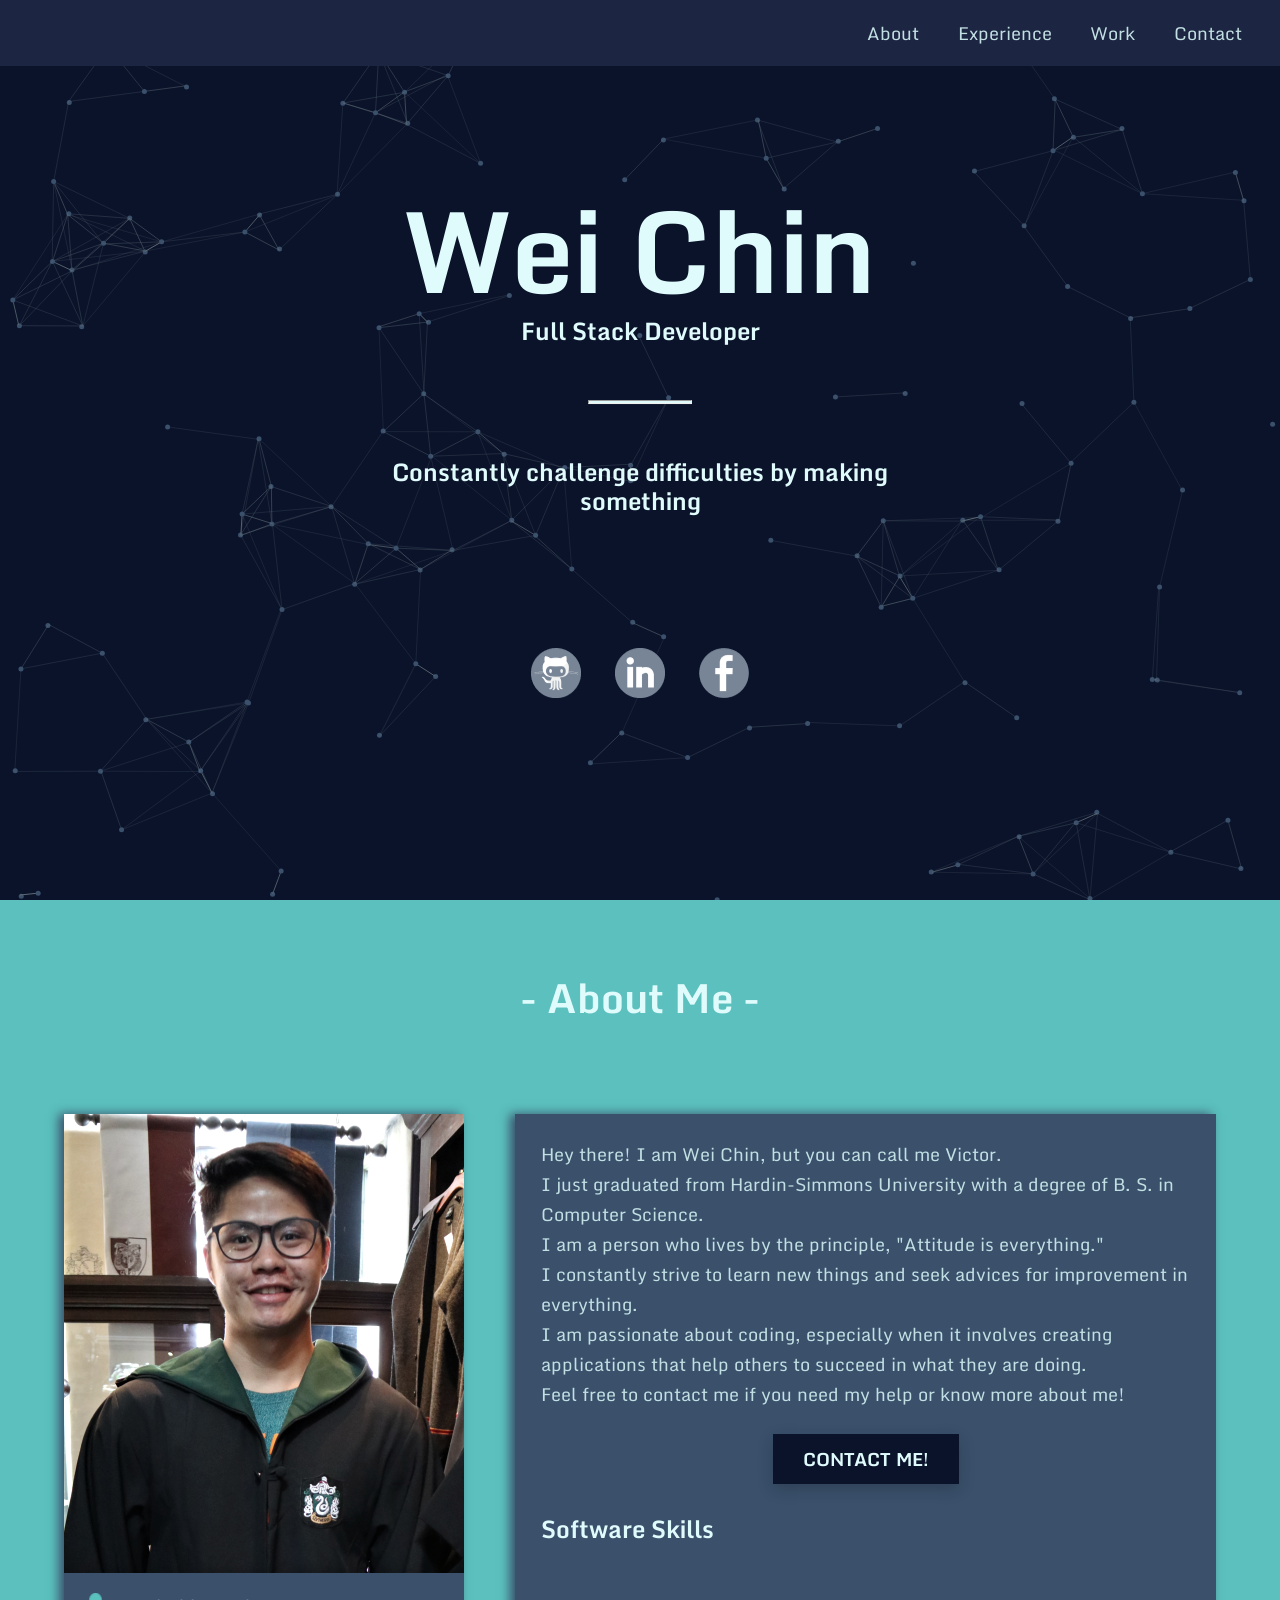
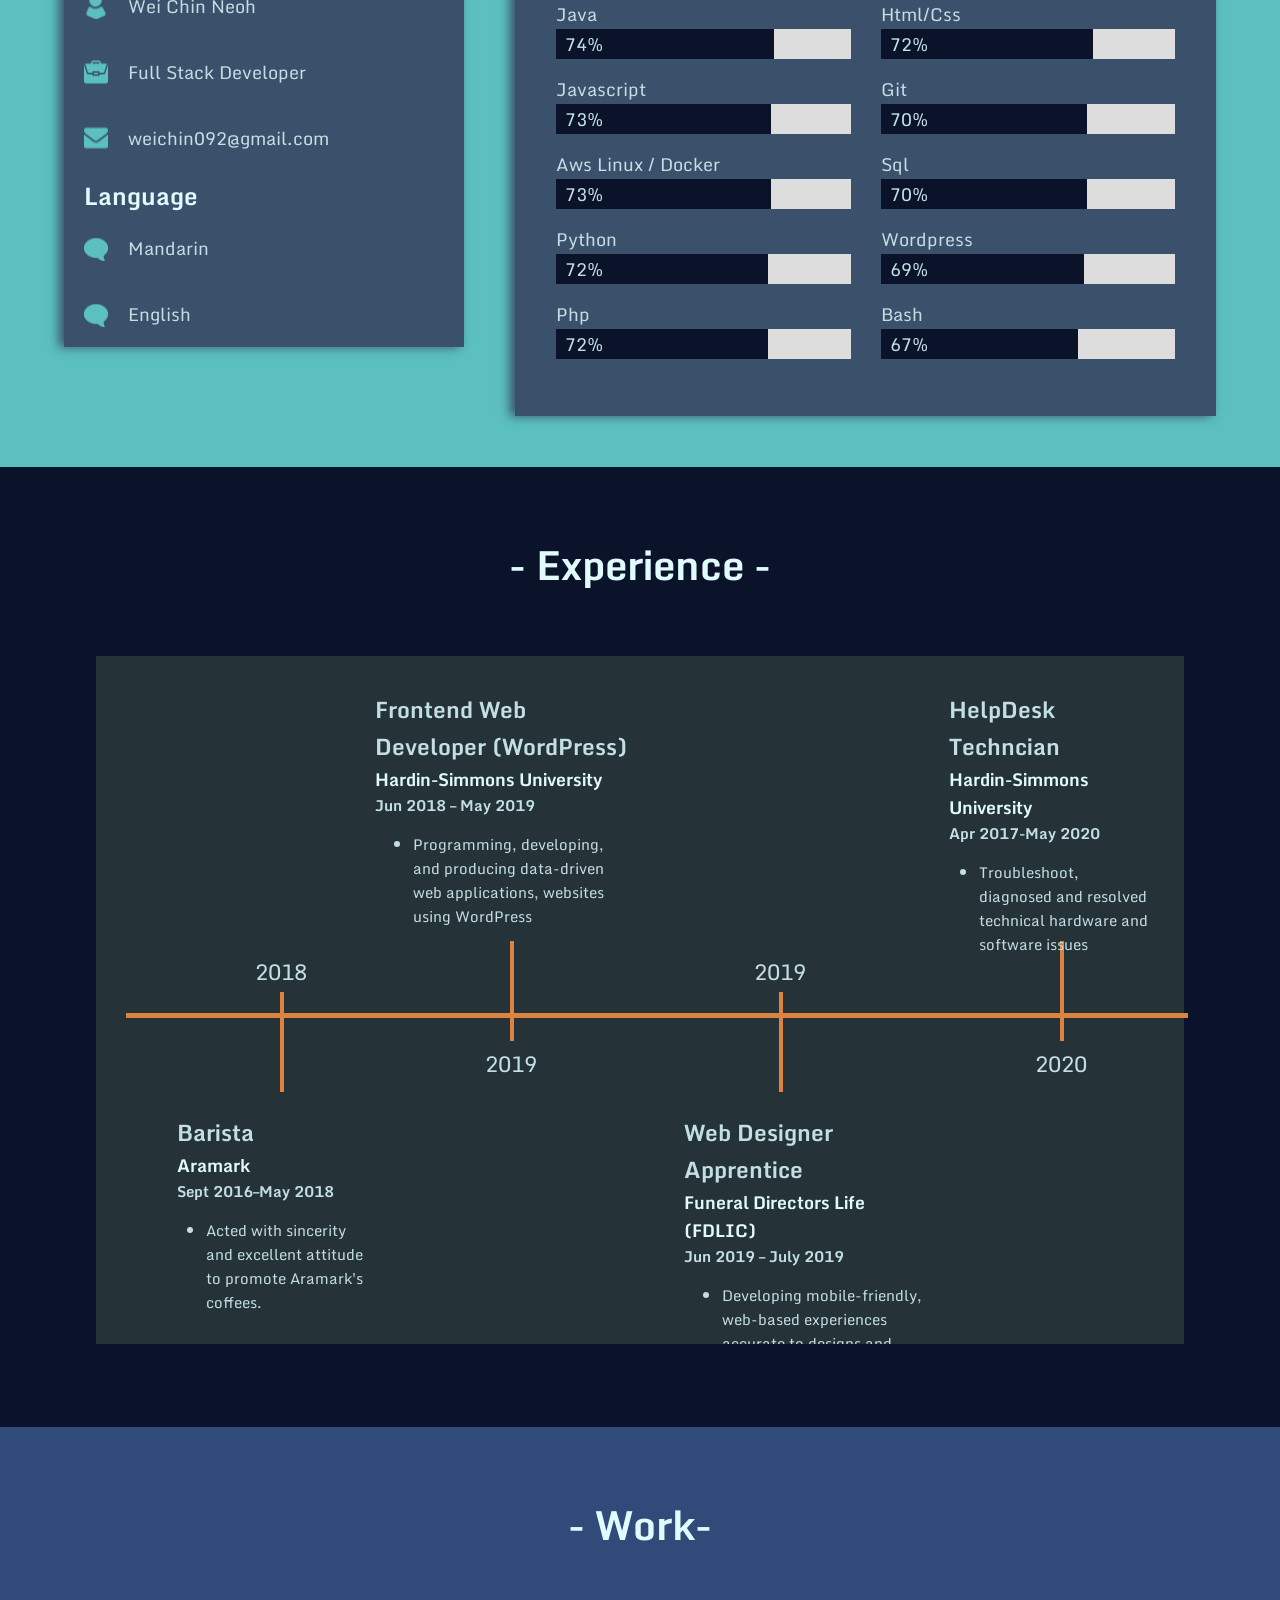
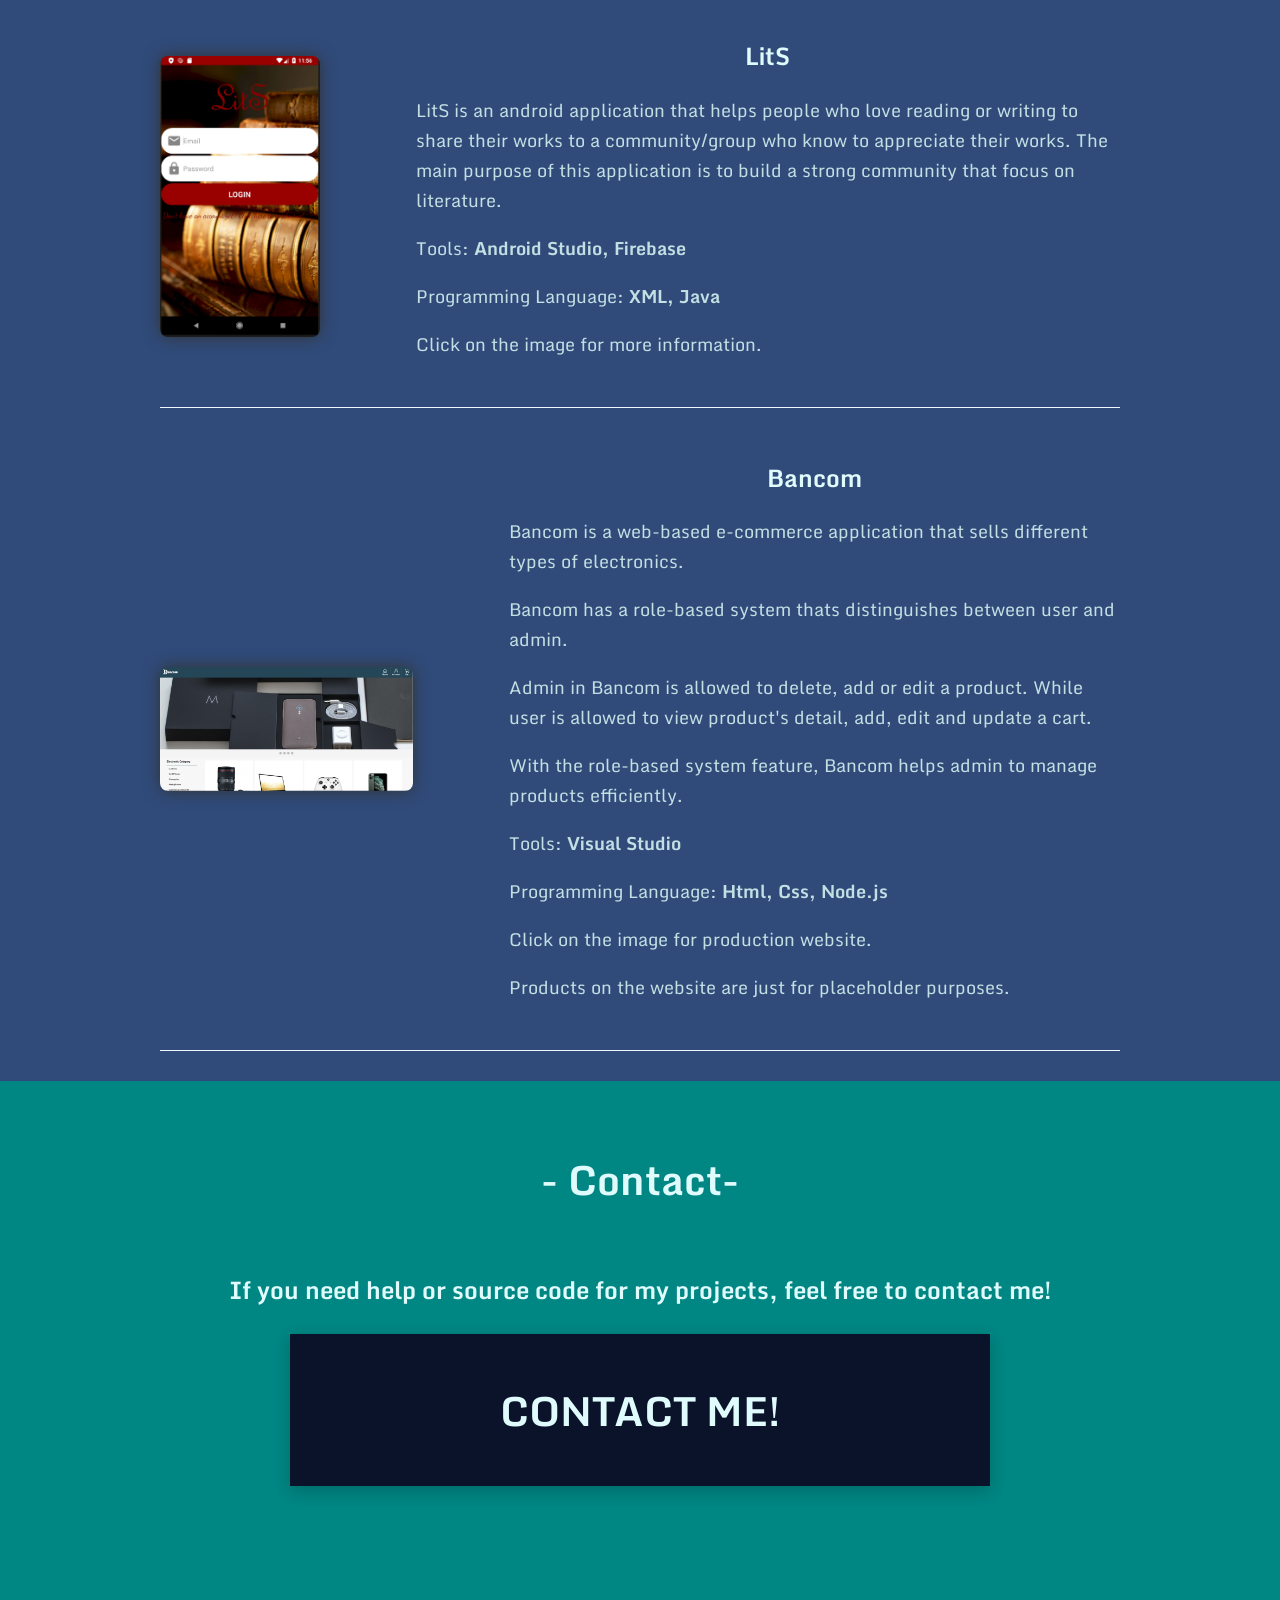
==== index.html @ f48219c5 "added Bancom" ====
<html>
    <title>Wei Chin</title>
    <meta content="width=device-width, initial-scale=1" name="viewport" />
    <link rel="stylesheet" href="./asset/css/main.css">
    <link rel="stylesheet" href="./asset/css/media_query.css">
    <link href="https://fonts.googleapis.com/css?family=Monda&display=swap" rel="stylesheet">
    <script src="http://ajax.googleapis.com/ajax/libs/jquery/1.7.1/jquery.min.js" type="text/javascript"></script>
    <script src="asset/js/content.js"></script>
    <script src="./asset/js/myparticle.js"></script>
    <head>
        <div id = "menu">
            <a href="#about"><p>About</p></a>
            <a href="#experience"><p>Experience</p></a>
            <a href="#work"><p>Work</p></a>
            <a href="#contact"><p>Contact</p></a>  
        </div>
    </head>
    <body>
        <section id = "intro_section">
                <canvas id ="canvas"></canvas>  
            <div class ="intro_container">               
                    <div id = "intro_text"> 
                        <h1>Wei Chin</h1>
                        <h2>Full Stack Developer</h2>
                        <hr class = "line"></hr>
                        <div id ="mission">
                            <h2>Constantly challenge difficulties by making something <div class= "stat">
                                <span>Awesome.</span>
                                <span>Great bruh.</span>
                                <span>Cool yo.</span>
                                <span>extraordinary.</span>
                                <span>sublime.</span>
                                <div>
                                </h2>
                        </div>
                        <div id ="icons">
                            <a href ="https://github.com/Wneoh" target="_blank"><img class ="icon" src="./asset/icon/icon_github.png" alt="github"> </a>
                            <a href ="https://www.linkedin.com/in/wei-chin-neoh-10131996/" target="_blank" ><img class ="icon" src="./asset/icon/icon_linkedin.png" alt="linkedIn"></a>
                            <a href ="https://www.facebook.com/wneoh" target="_blank"> <img class ="icon" src="./asset/icon/icon_fb.png" alt="facebook"></a>
                        </div>  
                    </div>      
                </div>
            <!-- <div class ="nav_container">
                <div class ="nav_item">
                    <a href="#aboutme"><p>About</p></a>
                    <a href="#experience"><p>Experience</p></a>
                    <a href="#aboutme"><p>Work</p></a>
                    <a href="#aboutme"><p>Contact</p></a>  
                </div>
            </div> -->
        </section>
        <section id = "about">
            <div class ="title"><h1>- About Me -</h1></div>
            <div class = "about_container"> 
                <div id ="profile_left_container">
                    <img id ="profile_img_small" src ="./asset/img/profile1.png" alt="profile_image">  
                    <div class = "profile_left">    
                        <img id ="profile_img" src ="./asset/img/profile1.png" alt="profile_image">  
                        <div class ="profile_small">
                            <img class ="profile_icon"src="./asset/icon/small_profile_icon.png" alt="">
                            <p class = "profile_text">Wei Chin Neoh</p>
                        </div>
                        <div class ="profile_small">
                            <img class ="profile_icon"src="./asset/icon/work_profile_icon.png" alt="">
                            <p class = "profile_text">Full Stack Developer</p>
                        </div>
                        <div class ="profile_small">
                                <img class ="profile_icon"src="./asset/icon/envelope_profile_icon.png" alt="">
                                <p class = "profile_text">weichin092@gmail.com</p> 
                        </div>
                            <h2>Language</h2>
                                <div class ="profile_small">
                                        <img class ="profile_icon"src="./asset/icon/chat_icon.png" alt="">
                                        <p class = "profile_text">Mandarin</p> 
                                </div>
                                <div class ="profile_small">
                                        <img class ="profile_icon"src="./asset/icon/chat_icon.png" alt="">
                                        <p class = "profile_text">English</p> 
                                </div>
                        </div>
                    </div>
                <div id ="profile_right_container">
                    <div class ="profile_right">
                        <p>Hey there! I am Wei Chin, but you can call me Victor.</p> 
                        <p>I just graduated from Hardin-Simmons University with a degree of B. S. in Computer Science.</p> 
                        <p>I am a person who lives by the principle, "Attitude is everything."</p> 
                        <p>I constantly strive to learn new things and seek advices for improvement in everything.</p> 
                        <p>I am passionate about coding, especially when it involves creating applications that help others to succeed in what they are doing. </p>
                        <p>Feel free to contact me if you need my help or know more about me!</p>
                        <a href="#contact"><button id ="contact_button"><span>Contact Me!</span></button></a>
                        <h2 class="skill"> Software Skills</h2>
                        <div id= "skills">
                            <ul> 
                                <li>
                                    <div class ="skill">
                                        <p>Java</p>
                                        <div class ="progress">
                                            <div class ="percent_bar"><p class ="percent_answer">92</p></div>
                                        </div>
                                    </div>
                                </li>
                                <li>
                                    <div class ="skill">
                                        <p>Javascript</p>
                                        <div class ="progress">
                                            <div class ="percent_bar"><p class ="percent_answer">86%</p></div>
                                        </div>
                                    </div>
                                </li>
                                <li>
                                    <div class ="skill">
                                        <p>Aws Linux / Docker</p>
                                        <div class ="progress">
                                            <div class ="percent_bar"><p class ="percent_answer">88%</p></div>
                                        </div>
                                    </div>
                                </li>
                                <li>
                                    <div class ="skill">
                                        <p>Python</p>
                                        <div class ="progress">
                                            <div class ="percent_bar"><p class ="percent_answer">83%</p></div>
                                        </div>
                                    </div>
                                </li>
                                <li>
                                    <div class ="skill">
                                        <p>Php</p>
                                        <div class ="progress">
                                            <div class ="percent_bar"><p class ="percent_answer">87%</p></div>
                                        </div>
                                    </div>
                                </li>
                            </ul>
                            <ul>
                                <li>
                                    <div class ="skill">
                                        <p>Html/Css</p>
                                        <div class ="progress">
                                            <div class ="percent_bar"><p class ="percent_answer">90%</p></div>
                                        </div>
                                    </div>
                                </li>
                                <li>
                                    <div class ="skill">
                                        <p>Git</p>
                                        <div class ="progress">
                                            <div class ="percent_bar"><p class ="percent_answer">90%</p></div>
                                        </div>
                                    </div>
                                </li>
                                <li>
                                    <div class ="skill">
                                        <p>Sql</p>
                                        <div class ="progress">
                                            <div class ="percent_bar"><p class ="percent_answer">90%</p></div>
                                        </div>
                                    </div>
                                </li>
                                <li>
                                    <div class ="skill">
                                        <p>Wordpress</p>
                                        <div class ="progress">
                                            <div class ="percent_bar"><p class ="percent_answer">90%</p></div>
                                        </div>
                                    </div>
                                </li>
                                <li>
                                    <div class ="skill">
                                        <p>Bash</p>
                                        <div class ="progress">
                                            <div class ="percent_bar"><p class ="percent_answer">88%</p></div>
                                        </div>
                                    </div>
                                </li>
                            </ul>
                        </div>
                    </div>
                </div>

        </div>
        </section>
        <section id = "experience">
            <div class ="title"><h1>- Experience -</h1></div>
            <div class ='experience_container'>
                <div class ="flex_box">
                    <div class="flex_container">
                        <div id ="eline"></div> 
                   
                        <div class ="vline">
                            <div class ="year">2018</div>
                        </div>
                        <div class = "vline">
                                <div class ="year">2019</div>
                        </div>
                        <div class = "vline">
                                <div class ="year">2019</div>
                        </div>
                        <div class = "vline">
                                <div class ="year">2020</div>
                        </div>
                        <div class ="content_container">
                            <div class ="content">
                            <h2>Barista</h2>
                            <h3>Aramark</h3>
                            <h4>Sept 2016–May 2018</h4>
                            <ul class ="description">
                                <li>Acted with sincerity and excellent attitude to promote Aramark's coffees.</li>      
                            </ul>
                            </div>
                        </div>
                        <div class ="content_container">      
                        <div class ="content">
                            
                            <h2>Frontend Web Developer (WordPress)</h2>
                            <h3>Hardin-Simmons University</h3>
                            <h4>Jun 2018 – May 2019</h4>
                            <ul class ="description">
                                <li>Programming, developing, and producing data-driven web applications, websites using WordPress</li> 
                            </ul>
                        </div>
                        </div>
                        <div class ="content_container">
                            <div class ="content">
                                <h2>Web Designer Apprentice</h2>
                                <h3>Funeral Directors Life (FDLIC)</h3>
                                <h4>Jun 2019 – July 2019</h4>
                                <ul class ="description">
                                    <li>Developing mobile-friendly, web-based experiences accurate to designs and company expectations</li> 
                                </ul>
                        </div>
                        </div>
                        <div class ="content_container">
                                <div class ="content">
                                
                                <h2>HelpDesk Techncian</h2>
                            <h3>Hardin-Simmons University</h3>
                            <h4>Apr 2017-May 2020</h4>
                            <ul class ="description">
                                <li>Troubleshoot, diagnosed and resolved technical hardware and software issues </li> 
                            </ul>
                            </div>
                           
                        </div>
                    </div>
                </div>
            </div>
    </section>
        <section id = "work">
            <div class ="title"><h1>- Work-</h1></div>
            <div class = "work-container">
                <div class = "work-project">
                    <div class="gallery-con">
                        <img class="work-img" src="./asset/img/work/LitS/loginpage.PNG" alt="Lits" style="width:100%;max-width:300px">
                    </div>
                    <div class="modal">
                        <span class="close">&times;</span>
                        <div class ="modal-content-con">
                            <div class ="modal-section">
                            <div class="work-pic">
                                <img class="modal-pic">
                                <div class="caption"></div>
                            </div>
                                <div class="description">
                                    <p><Strong>Login Page</Strong></p> 
                                    <p>LitS uses a platform tool called Firebase to operate authentication and database function.</p>
                                </div>
                            </div>
                        </div>
                        <div class ="modal-content-con">
                            <div class ="modal-section">
                            <div class="work-pic">
                                <img class = "modal-pic" src="./asset/img/work/LitS/resgisterpage.PNG" alt="Register Page">
                                <div class="caption"></div>
                            </div>
                                <div class="description"><p><strong>Register Page</strong></p>
                                    <p> These information will be store in the database at Firebase. </p>
                                    <p>Email will be check in the database to ensure that there is no duplication.</p> 
                                </div>
                            </div>
                        </div>
                        <div class ="modal-content-con">
                            <div class ="modal-section">
                            <div class="work-pic">
                                <img class = "modal-pic" src="./asset/img/work/LitS/setup_profile.PNG" alt="Setup Profile Page">
                                <div class="caption"></div>
                            </div>
                                <div class="description">
                                    <p><strong>Setup Page</strong></p>
                                    <p>After registered, user will be directed to create a profile for themselves.</p>
                                    <p>Information that required to set up a profile: Profile Picture, Username, Full Name, Country and Gender.</p> 
                                    <p>These information will also be store in Firebase.</p>
                                </div>
                            </div>
                        </div>
                        <div class ="modal-content-con">
                            <div class ="modal-section">
                            <div class="work-pic">
                                <img class = "modal-pic" src="./asset/img/work/LitS/homepage.PNG" alt="Home Page">
                                <div class="caption"></div>
                            </div>
                                <div class="description"><p>
                                    <strong>Home Page</strong></p>
                                    <p>Home Page will display all the posts that have been posted by other user regardless of wherether you are following the other users or not.</p> 
                                </div>
                            </div>
                        </div>
                        <div class ="modal-content-con">
                            <div class ="modal-section">
                            <div class="work-pic">
                                <img class = "modal-pic" src="./asset/img/work/LitS/addpost.PNG" alt="Add Post Page">
                                <div class="caption"></div>
                            </div>
                                <div class="description"><p><strong>Add Post Page</strong> </p>
                                    <p>Once user post whatever they want to share like a favorite poem, a short story or an idiom, the post will appear in the home page.</p> 
                                </div>
                            </div>
                        </div>
                    </div>
                    <div class="main-description">
                        <h2 class="project-title">LitS</h2>
                        <p>LitS is an android application that helps people who love reading or writing to share their works to a community/group who know to appreciate their works. The main purpose of this application is to build a strong community that focus on literature.</p> 
                        <p>Tools:<strong> Android Studio, Firebase </strong></p>
                        <p>Programming Language: <strong> XML, Java</strong> </p>
                        <p>Click on the image for more information.</p>   
                    </div>
                </div>
                <div class = "work-project">
                    <div class="gallery-con">
                        <a href="http://bancom-env.eba-zqunyhjf.ap-southeast-1.elasticbeanstalk.com/">
                        <img class="work-img" src="./asset/img/work/Bancom/bancom1.PNG" alt="Bancom" style="width:100%;max-width:100%">
                    </a>
                    </div>
                    <div class="main-description">
                        <h2 class="project-title">Bancom</h2>
                        <p>Bancom is a web-based e-commerce application that sells different types of electronics.</p>
                        <p>Bancom has a role-based system thats distinguishes between user and admin.</p>
                        <p>Admin in Bancom is allowed to delete, add or edit a product. While user is allowed to view product's detail, add, edit and update a cart.</p>
                        <p>With the role-based system feature, Bancom helps admin to manage products efficiently. </p>
                        <p>Tools:<strong> Visual Studio</strong></p>
                        <p>Programming Language: <strong>Html, Css, Node.js</strong> </p>
                        <p>Click on the image for production website.</p>   
                        <p>Products on the website are just for placeholder purposes.</p>
                    </div>
                </div>
                <!--
                <div class = "work-project">
                    <div class="gallery-con">
                        <img class="work-img" src="./asset/img/work/Weino/Login.PNG" alt="Weino" style="width:100%;max-width:100%">
                    </div>
                    <div class="modal">
                        <span class="close">&times;</span>
                        <div class ="model-content-con">
                            <div class ="modal-section">
                                <div class="work-pic">
                                    <img class="modal-pic">
                                    <div class="caption"></div>
                                </div>
                                    <div class="description"><p><strong>Login Page</strong></p>
                                        <p>Weino checks the user authentication by php.</p> 
                                    </div>
                                </div>
                        </div>
                        <div class ="model-content-con">
                            <div class ="modal-section">
                                <div class="work-pic">
                                    <img class = "modal-pic" src="./asset/img/work/Weino/Register.PNG" alt="Register Page">
                                    <div class="caption"></div>
                                </div>
                                    <div class="description"><p><strong>Register Page</strong></p>
                                        <p>Register user and asked for information about student/user, especially for catagory in order to send notifications for interest user.</p> 
                                    </div>
                                </div>
                        </div>
                        <div class ="model-content-con">
                            <div class ="modal-section">
                                <div class="work-pic">
                                    <img class = "modal-pic" src="./asset/img/work/Weino/Home.PNG" alt="Home Page">
                                    <div class="caption"></div>
                                </div>
                                    <div class="description"><p><strong>Home Page</strong></p>
                                        <p>Home page will be on a dashboard that shows your profile, notification and the project that you have taken on to helps others or the project you created.</p> 
                                    </div>
                                </div>
                        </div>
                    </div>
                    <div class="main-description">
                        <h2 class="project-title">Weino (Not complete)</h2>
                        <p>Weino is a web application that helps student to achieve their creative ideas without the limit of resources.</p>
                        <p>Often times, students do not tend to get involve in networking events themselves to know connections around the campus.</p>
                        <p>Therefore, Weino application allows students to post creative ideas that they need asists with the right connections around campus without physically involve events all the times</p>
                        <p>Weino is a school based web application that not only helps students achieve their goals but only improve student productivity based on their interest.</p>
                        <p>Tools:<strong> Visual Studio</strong></p>
                        <p>Programming Language: <strong>Html, Css, Php, Mysql, Javascript</strong> </p>
                        <p>Click on the image for more information.</p>   
                    </div>
                </div>
            -->
            </div>
        </section>
        <section id = "contact">
            <div class ="title"><h1>- Contact-</h1></div>
            <div class = "contact-container">
                <div class="contact-content"> 
                    <h2>If you need help or source code for my projects, feel free to contact me!</h2>
                    <a id = "contact_button" href="mailto:weichin092@gmail.com"><h1>Contact me!</h1></a>
                </div>
            </div>
        </section>
    </body>
    
</html>
---- asset/css/main.css ----
body{
  width:100%;
}
#about{
  width:100%;
}
#canvas{
    position: absolute;
    background-color: #0b132b;
    z-index: 1;
}
/* Intro Section */
  #intro_section{
    height:100vh;

  }
  .intro_container {
    display: flex;
    justify-content: center;
    position: relative;
    top: 50%;
    transform: translateY(-50%);
    z-index: 1;
    pointer-events: none;
    text-align: center;
  }

  #intro_text{
    line-height: 1.2;
    max-width: 50%;
    text-align: center;
  }
  #mission{
    margin: 0 2vw 0 2vw;
    
  }
  #mission .big{
    font-size: 2.5em;
  }
  #intro_text h1{
    margin-top: 0px;
    margin-bottom: 0px;
    font-size: 7em;
  }
  #intro_text h2{
    margin-top: 0px;

  }
  .line{
    color: #E0FBFC;
    background: #E0FBFC;
    width: 8vw;
    height: 2px;
    margin-top: 6vh;
    margin-bottom: 6vh;
  }
  .stat{
    margin-top:3vh;
    text-align: center;
    display: flex;
    text-transform: capitalize; 
    justify-content: center;
    margin-left: 4vw;
    margin-right: 4vw;   
  }
  .stat span{
  animation: topToBottom 12.5s linear infinite 0s;
  -ms-animation: topToBottom 12.5s linear infinite 0s;
  -webkit-animation: topToBottom 12.5s linear infinite 0s; 
  overflow: hidden;
  position: absolute;
  text-transform: uppercase;
  font-size: 2em;
  opacity: 0;
  }
  .stat span:nth-child(2){
    animation-delay: 2.5s;
    -ms-animation-delay: 2.5s;
    -webkit-animation-delay: 2.5s;
  }
  .stat span:nth-child(3){
    animation-delay: 5s;
    -ms-animation-delay: 5s;
    -webkit-animation-delay: 5s;
  }
  .stat span:nth-child(4){
    animation-delay: 7.5s;
    -ms-animation-delay: 7.5s;
    -webkit-animation-delay: 7.5s;
  }
  .stat span:nth-child(5){
    animation-delay: 10s;
    -ms-animation-delay: 10s;
    -webkit-animation-delay: 10s;
  }
  
  @-moz-keyframes topToBottom{
    0% { opacity: 0; }
    5% { opacity: 0; -moz-transform: translateY(-50px); }
    12% { opacity: 1; -moz-transform: translateY(0px); }
    15% { opacity: 1; -moz-transform: translateY(0px); }
    20% { opacity: 1; -moz-transform: translateY(0px); }
    25% { opacity: 1; -moz-transform: translateY(0px); }
    30% { opacity: 0; -moz-transform: translateY(50px); }
    80% { opacity: 0; }
    100% { opacity: 0; }
  }
  @-webkit-keyframes topToBottom{
    0% { opacity: 0; }
    5% { opacity: 0; -webkit-transform: translateY(-50px); }
    12% { opacity: 1; -webkit-transform: translateY(0px); }
    15% { opacity: 1; -webkit-transform: translateY(0px); }
    20% { opacity: 1; -webkit-transform: translateY(0px); }
    25% { opacity: 1; -webkit-transform: translateY(0px); }
    30% { opacity: 0; -webkit-transform: translateY(50px); }
    80% { opacity: 0; }
    100% { opacity: 0; }
  }
  @-ms-keyframes topToBottom{
    0% { opacity: 0; }
    5% { opacity: 0; -ms-transform: translateY(-50px); }
    12% { opacity: 1; -ms-transform: translateY(0px); }
    15% { opacity: 1; -ms-transform: translateY(0px); }
    20% { opacity: 1; -ms-transform: translateY(0px); }
    25% { opacity: 1; -ms-transform: translateY(0px); }
    30% { opacity: 0; -ms-transform: translateY(50px); }
    80% { opacity: 0; }
    100% { opacity: 0; }
  }
  #icons{
    pointer-events:none;
    padding-left: 0px; 
    margin-top: 10vh;
  }
  #icons a{
    pointer-events: auto;
  }

/* menu */
.nav_container{
  width: 100%;
  position: absolute;
  z-index :1;
  top: 0%;
  display:none;
  background-color: #1C2541;
}
.nav_container .nav_item{
  display: inline-flex;
  float: right;
}
.nav_container a{
  padding-right:5vw; 
  pointer-events:auto;
}
.nav_container p:hover{
  color:#E0FBFC;
}
/* top menu */
  #menu{
    display: flex;
    width: 100%;
    position: fixed;
    justify-content: flex-end;  
    z-index :2;
    opacity:1;
    top:0%;
    pointer-events:none;
    background-color: #1C2541;
    transition: top 0.3s;
  }
  #menu a{
    padding-right:3vw;
    pointer-events:auto; 
  }
  #menu p:hover{
    color:#E0FBFC;
  }



/* About Section */
    .about_container{
        height: auto;
        background-color: #5bc0be;
        display:flex;
        padding-left: 3vw;
        padding-right: 3vw;
        padding-bottom:2vw;
        margin-top: -1px;
        position: relative;	
    }
    #about{
      background-color: #5bc0be;
    }
/* profile left section*/
      #profile_left_container{
        flex-grow:unset;
        margin:2vw;
        -webkit-animation-duration: 2s; 
        animation-duration: 2s; 
        -webkit-animation-fill-mode: both;
        animation-fill-mode: both; 
        opacity:0;
      }
      .profile_left{
        background-color: #3A506B;
        z-index: 1;
        display: flex; 
        flex-direction: column;
        -webkit-box-shadow: -5px 0px 10px 2px #3A506B; 
        box-shadow: -5px 0px 10px 0px #3A506B;
      }
      .profile_left h2{
        margin-top: 5px;
        margin-left:20px;
        margin-bottom: 0px;
      }
      #profile_img{
        opacity:1;
      }
      .profile_small{
        display: flex;
        
      }
      .profile_icon{
        padding: 20px;
      }
      .language{
        margin:1vh;
      }
      .language h1{
        margin:1vh;
      }
      .language ul{
        list-style: none;
        color:#E0FBFC;
        padding-left:1px;
        
      }
      #profile_img.horizTranslate {
        -webkit-transition: 2s;
        -moz-transition: 2s;
        -ms-transition: 2s;
        -o-transition: 2s;
        transition: 2s;
        opacity:1;
        margin-left: 3% !important;
      }
      @keyframes bounceInLeft {
        0% {
           opacity: 0;
           transform: translateX(-100px);
        }
        60% {
           opacity: 1;
           transform: translateX(0px);
        }
        80% {
           transform: translateX(0px);
        }
        100% {
           transform: translateX(0);
           opacity: 1;
        }
     } 
     @-webkit-keyframes bounceInLeft {
      0% {
         opacity: 0;
         -webkit-transform: translateX(-100px);
      }
      60% {
         opacity: 1;
         -webkit-transform: translateX(0px);
      }
      80% {
         -webkit-transform: translateX(0px);
      }
      100% {
         -webkit-transform: translateX(0);
         opacity: 1;
      }
   }
     .bounceInLeft {
      -webkit-animation-name: bounceInLeft;
      animation-name: bounceInLeft;
      height:auto;

   }
/* right work section */
      #profile_right_container{
        flex-grow:1;
        margin:2vw;
        -webkit-animation-duration: 2s; 
        animation-duration: 2s; 
        -webkit-animation-fill-mode: both;
        animation-fill-mode: both; 
        opacity:0;
      }
      .profile_right{
        background-color: #3A506B;
        padding:2vw;
        z-index: 3;
        -webkit-box-shadow: -5px 0px 10px 2px #3A506B; 
        box-shadow: -5px 0px 10px 0px #3A506B;
      }

        .profile_right p{
          margin-top:0px;
          margin-bottom:0px;
        }
        #contact_button{
          border: none;
          display: block;
          text-align: center;
          cursor: pointer;
          overflow: hidden;
          position:relative;
          text-transform: uppercase;
          background-color: #0B132B;
          font-weight: 800;
          font-size: 18px;
          padding: 10px 30px;
          margin: 25 auto;
          box-shadow: 0 5px 15px rgba(0,0,0,0.20);
          z-index:0;
          
        }
        #contact_button:before {
          content:'';
          background: #5bc0be;
          position: absolute;
          width: 0%;
          top: 0;
          left: 0;
          height: 100%;
          transition: 0.3s linear;
          z-index: -1;
        } 

        #contact_button:hover:before{
          width:100%;
        }

        #contact_button span{
          color:#E0FBFC;
          
        }
         
        #work_general{
          flex-grow:8;
          margin:2vw;
        }
        .work_right{
          background-color: #3A506B;
          z-index: 1;
          display:flex;
          flex-direction: column;
          -webkit-box-shadow: -5px 0px 10px 2px #3A506B; 
          box-shadow: -5px 0px 10px 0px #3A506B;
          height:auto;
        }
        .title{
          margin:2vw;
          text-align: center;
        }
        .profile_line{
          color:#C2DFE3;
          width:30px;
        }
        .work_place{
          margin:2vw;
          margin-right:0;
          color:#C2DFE3;
        }
        .position{
          margin:1em;
          margin-right:0;
          color:#C2DFE3;
        }

        #skills{
          opacity: 0;
          display: flex;
        }
          #skills ul{
            list-style: none;
            color:#C2DFE3;
            padding-left: 0;
            flex-grow: 1;
            width: 50%;
          }
          #skills li{
            margin:15px;
          }
            .percent_bar{
              background: #0b132b;
              width:0%;
            }
              .percent_answer{
                padding-left:1vh;
              }
              .progress{
                width: 100%;
                background-color: #ddd;
              }
      @keyframes bounceInRight {
        0% {
            opacity: 0;
            transform: translateX(100px);
        }
        60% {
            opacity: 1;
            transform: translateX(0px);
        }
        100% {
            transform: translateX(0);
            opacity: 1;
        }
      } 
      @-webkit-keyframes bounceInRight {
      0% {
          opacity: 0;
          -webkit-transform: translateX(100px);
      }
      60% {
          opacity: 1;
          -webkit-transform: translateX(0px);
      }
      100% {
          -webkit-transform: translateX(0);
          opacity: 1;
      }
    }
      .bounceInRight {
      -webkit-animation-name: bounceInRight;
      animation-name: bounceInRight;
    }
/* Experience section*/
  #experience{
    background-color: #0B132B;
    height: 60em;
  }
  
  .experience_container{
    height: 43em;
    margin-left: 6em;
    margin-right: 6em; 
    overflow: hidden;
    background: #253237;
  }
  .flex_box{
    height: 950px;
  }
  .flex_container{
    display: flex;
    height: 70%;
    margin: 30px;
    font-size: 15px;
  }
  .content_container{
    padding:5px;
    opacity:0;
  }
  .content h2,h3,h4{
    margin:0px;
    color:#C2DFE3;
  }
  .content_container:nth-child(even){
    padding-left:5%;
    margin-top: 422.7;
  }
  .main-description{
    color:#C2DFE3;
  }
  #eline{
    height:5px;
    width:10px;
    position:absolute;
    align-self: center;
    border: none;
    border-top: 5px solid #dd8341;
    animation-fill-mode: forwards;
  }

  #eline.lineright{
    width:83%;
    overflow: hidden;
    transition:all 5s;
    -webkit-transition: all 5s;
    -moz-transition: all 5s;
    -ms-transition: all 5s;
    -o-transition: all 5s;
  }

  .vline{
    height: 2px;
    width: 10px;
    position: absolute;
    align-self: center;
    background-color: #dd8341;
  }

  .vline.lineup{
    animation:lineup 3s;
    animation-fill-mode: both;
  }
  .vline.linedown{
    animation:linedown 3s;
    animation-fill-mode: both;
  }
  .vline:nth-of-type(2){
    height: 1px;
    width: 4px;
    position: absolute;
    align-self: center;
    margin-left: 12%;
    animation-delay: 0.7s;
  }
  .vline:nth-of-type(3){
    height: 1px;
    width: 4px;
    position: absolute;
    align-self: center;
    margin-left:30%;
    animation-delay: 1.4s;
  }
  .vline:nth-of-type(4){
    height: 1px;
    width: 4px;
    position: absolute;
    align-self: center;
    margin-left: 51%;
    animation-delay: 2.1s;
  }
  .vline:nth-of-type(5){
    height: 1px;
    width: 4px;
    position: absolute;
    align-self: center;
    margin-left:73%;
    animation-delay: 2.8s;
    
  }
  .vline:nth-of-type(even) .year{
    position: absolute;
    color:#C2DFE3;
    margin-left: -25px;
    font-size: 22px;
    opacity:0;
    bottom:103px;
    animation-delay: 4s;
    animation-fill-mode: both;
  }
  .vline:nth-of-type(odd) .year{
    position: absolute;
    color:#C2DFE3;
    margin-left: -25px;
    font-size: 22px;
    opacity:0;
    bottom:-40px;
    animation-delay: 4s;
  }

  .yearfade{
    animation:fade 1s;
    animation-fill-mode: both;
  }
  
  @keyframes fade {
    from { opacity:0; }
    to   { opacity:1;}
  }

  @keyframes linedown {
    from { height:0px; margin-top:0px }
    to   { height:100px; margin-top:48px}
  }
  @keyframes lineup{
    from { height:0px; margin-top:0px }
    to   { height:100px; margin-top:-55px;}
  }

  .content_container:nth-child(even){
    animation-delay: .7s
  }
  .content_container:nth-of-type(3){
    animation-delay: 2.1s;
  }
  .content_container:nth-of-type(4){
    animation-delay: 1.4s
  }
  .content_container:nth-of-type(5){
    animation-delay: 2.8s
  }
  .content_container.fade{
    animation:fadein 4s;
    animation-delay: 2.8s;
    animation-fill-mode: both;
  }



@keyframes fadein {
  from { opacity: 0; }
  to   { opacity: 1; }
}

/* Firefox < 16 */
@-moz-keyframes fadein {
    from { opacity: 0; }
    to   { opacity: 1; }
}

/* Safari, Chrome and Opera > 12.1 */
@-webkit-keyframes fadein {
    from { opacity: 0; }
    to   { opacity: 1; }
}

/* Internet Explorer */
@-ms-keyframes fadein {
    from { opacity: 0; }
    to   { opacity: 1; }
}

/* Opera < 12.1 */
@-o-keyframes fadein {
    from { opacity: 0; }
    to   { opacity: 1; }
}

/*  Work Section */
#work{
  height:auto;
  background-color: #304B7A;
}
.work-container{
  margin: auto;
  width: 75%;
  display: flex;
  justify-content: space-around;
  flex-flow: column;
}

.work-project{
  display:flex;
  border-bottom: 1px solid aliceblue;
  margin-bottom: 30px;
  padding-bottom: 30px;
}
.work-project .work-img{
  cursor: pointer;
  transition: 0.3s;
}
.work-img1{
  max-width: 100%;
}

.work-project img:hover{
  opacity: 0.7;
}

.gallery-con{
  width: 50%;
  display: block;
  margin: auto;
}

.gallery-con img{
  max-width: 80%;
  border-radius: 8px;
  box-shadow: 0 0 16px #333;
  transition: all 1.5s ease;
  width:200px;
}

.gallery-con img:hover{
  box-shadow: 0 0 32px #333;
}
.modal{
  display: none; 
  position: fixed; 
  z-index: 1; 
  padding-top: 100px; 
  left: 0;
  top: 0;
  width: 100%; 
  height: 100%; 
  overflow: auto; 
  background-color: rgba(0, 0, 0, 0.90);
  flex-direction: column;
  opacity: 1;
  transition: 0.3s;
}

.modal-pic{
  margin: auto;
  display: block;
  max-width: 700px;
  width:200px;
  
}
.close{
  position:fixed !important;
}

.description{
  padding-left:15%;
}
.modal-section{
  display: flex;
}
.modal-content-con{
  display:flex;
  flex-direction: column;
  margin:auto;
  width:70%;
}
.caption {
  margin: auto;
  display: block;
  width: 80%;
  max-width: 700px;
  text-align: center;
  color: #ccc;
  padding: 10px 0;
  height: 150px;
}
.modal-pic, .caption {
  animation-name: zoom;
  animation-duration: 0.6s;
}
.main-description{
  margin-left:10%;
}

.project-title{
  text-align: center;
}

.description{
  color:#C2DFE3;
}
@keyframes zoom {
  from {transform:scale(0)}
  to {transform:scale(1)}
}

/* The Close Button */
.close {
  position: absolute;
  top: 15px;
  right: 35px;
  color: #f1f1f1;
  font-size: 40px;
  font-weight: bold;
  transition: 0.3s;
}

.close:hover,
.close:focus {
  color: #bbb;
  text-decoration: none;
  cursor: pointer;
}

/* 100% Image Width on Smaller Screens */
@media only screen and (max-width: 700px){
  .modal-content {
    width: 100%;
  }
}

/*Contact information*/
#contact{
  background-color:#008683;;
}

.contact-container{
  width:100%;
  height:80%;
}

.contact-content{
  text-align: center;
}
.contact-content a{
  width:50%;
}

  a{
    text-decoration: none;
    pointer-events: stroke;
  }

  p{
    color: #C2DFE3;
    font-size:18px;
  }

  h1{
    color: #E0FBFC;   
  }

  h2{
    color: #E0FBFC;  
  }
  h3{
    color: #E0FBFC;  

  }
  html, body {
    height: 100%;
    margin: 0;

  }

  html{
    scroll-behavior: smooth;
  }
  .icon{
    margin:15px;
    -webkit-transition-duration: 0.8s;
    -moz-transition-duration: 0.8s;
    -o-transition-duration: 0.8s;
    transition-duration: 0.8s;

    -webkit-transition-property: -webkit-transform;
    -moz-transition-property: -moz-transform;
    -o-transition-property: -o-transform;
     transition-property: transform;

     overflow:hidden;
  }

  .icon:hover{
    -webkit-transform:rotate(180deg);
    -moz-transform:rotate(180deg); 
    -o-transform:rotate(180deg);
  }

  .title{
    width: auto;
    height: fit-content;
    padding-top:2em;
    margin-top:0px;
    display: flex;
    justify-content: center;
    }
    h1{
      font-size: 40px;
    }

  * {
    font-family: 'Monda', sans-serif;

  }
---- asset/css/media_query.css ----
@media only screen 
  and (min-device-width: 100px) 
  and (max-device-width: 1000px)
  and (-webkit-min-device-pixel-ratio: 2) {
    #menu p{
        font-size: 14px;
    }
    .intro_container{
        top:40%;
    }
    #intro_text{
        max-width: 100%;
        font-size: 10px;
    }
    #intro_section{
        height:80vh;
    }
    #canvas{
        height: 80vh;
        width: 100%;
    }
    #profile_img{
        width: 60vw;
        margin: auto;

    }
    .progress{
        display: none;
    }

    #eline.lineright{
        width:80%;
    }
    .profile_right{
        padding:5vw;
    }
    .content_container {
        width: 150px;
    }
    .content_container .content {
        width: 200%;
    }
    .experience_container{ 
        margin-left: 4em;
        margin-right: 4em;
    }
    .vline:nth-of-type(5) {
        margin-left: 69%;
    }
    .description{
        display:none;
    }
    .content_container{
        padding-top: 35px;
    }
    .project-title{
        text-align: left;
    }
    .about_container{
        flex-direction: column;
    }
    #work p{
        font-size: 12px;
    }
    .main-description{
        margin-left:5%;
    }
    .gallery-con{
        width:200px;
        /* margin-top: 12vh; */
    }
    .work-project{
        display: block;
    }
    #skills ul{
        list-style: square;
    }
    .contact-container {
        height: 80vh;
        font-size: 3vw;
    }
    .content_container h2{
        font-size: 14px;
    }
    #contact_button{
        margin:80px auto;
    }
    .work-project{
        margin-bottom: 50px;
        padding-bottom: 50px;
    }
    .work-project .description{
        display: block;
    }
    .work-project .description p{
        font-size: 12px !important;
    }
    .modal-pic{
        width: 25vw;
        margin-top:5vw;
    }
    #profile_img{
        display:none;
    }
    #profile_left_container{
        width: 80vw;
        margin: auto;  
    }
    #profile_img_small{
        width:80vw;
    }
    #profile_right_container{
        width: 80vw;
        margin: auto;
        margin-top: 20px;
    }
    .vline:nth-of-type(5) {
        margin-left: 80%;
    }
    .vline:nth-of-type(4) {
        margin-left: 59%;
    }
    .vline:nth-of-type(3) {
        margin-left: 35%;
    }
    .vline:nth-of-type(2) {
        margin-left: 15%;
    }
    #eline.lineright {
        width: 100%; 
    }
    .flex_container {
        height: auto;
        margin:0;
        font-size: 10px;
    }
    .experience_container {
        margin-left: 0;
        margin-right: 0; 
        background:none; 
    }
    .content_container{
        width: 17%;
    }
    #contact_button h1{
        font-size: 30px;
    }
    
  }
@media only screen 
and (min-device-width: 1000px) 
and (max-device-width: 1200px)
and (-webkit-min-device-pixel-ratio: 2) {
    #profile_img{
        display:none;
    }
    #profile_img_small{
        flex:unset;
        width: 48vw;
    }
    .profile_left{
        flex: 2;
    }
    .content_container {
        padding-top: 0px;
    }
    .description{
        display: block;
    }
   
    #profile_img_small {
        width: 40vw;
    }
    .gallery-con {
        width: 120vw;
        margin-top: 10vw;
    }
    .content_container .content{
        width: 100%;
    }
    .vline:nth-of-type(5) {
        margin-left: 65%;
    }
    .vline:nth-of-type(4) {
        margin-left: 45%;
    }
    .vline:nth-of-type(3) {
        margin-left: 25%;
    }
    .vline:nth-of-type(2) {
        margin-left: 10%;
    }
    #eline.lineright {
        width:75%;
    }
    .content_container{
        font-size: 11px;
    }

}
@media (max-width: 1920px) {
    #profile_img_small{
        display:none;
    }
}




@media screen and (min-device-width: 1600px) {
    /* Experience Section */

    #profile_img_small{
        display:none;
    }
    .experience_container{ 
        margin-left: 4em;
        margin-right: 4em;
    }
    .flex_container{
        
    }
        .content_container{
            width:220px;
        }
        .content_container .content{
            width:400px;
        }
            .vline:nth-of-type(2) {
                margin-left:14%;
            }
            .vline:nth-of-type(4) {
                margin-left:50%;
            }
            .vline:nth-of-type(5) {
                margin-left:69%;
            }
        }
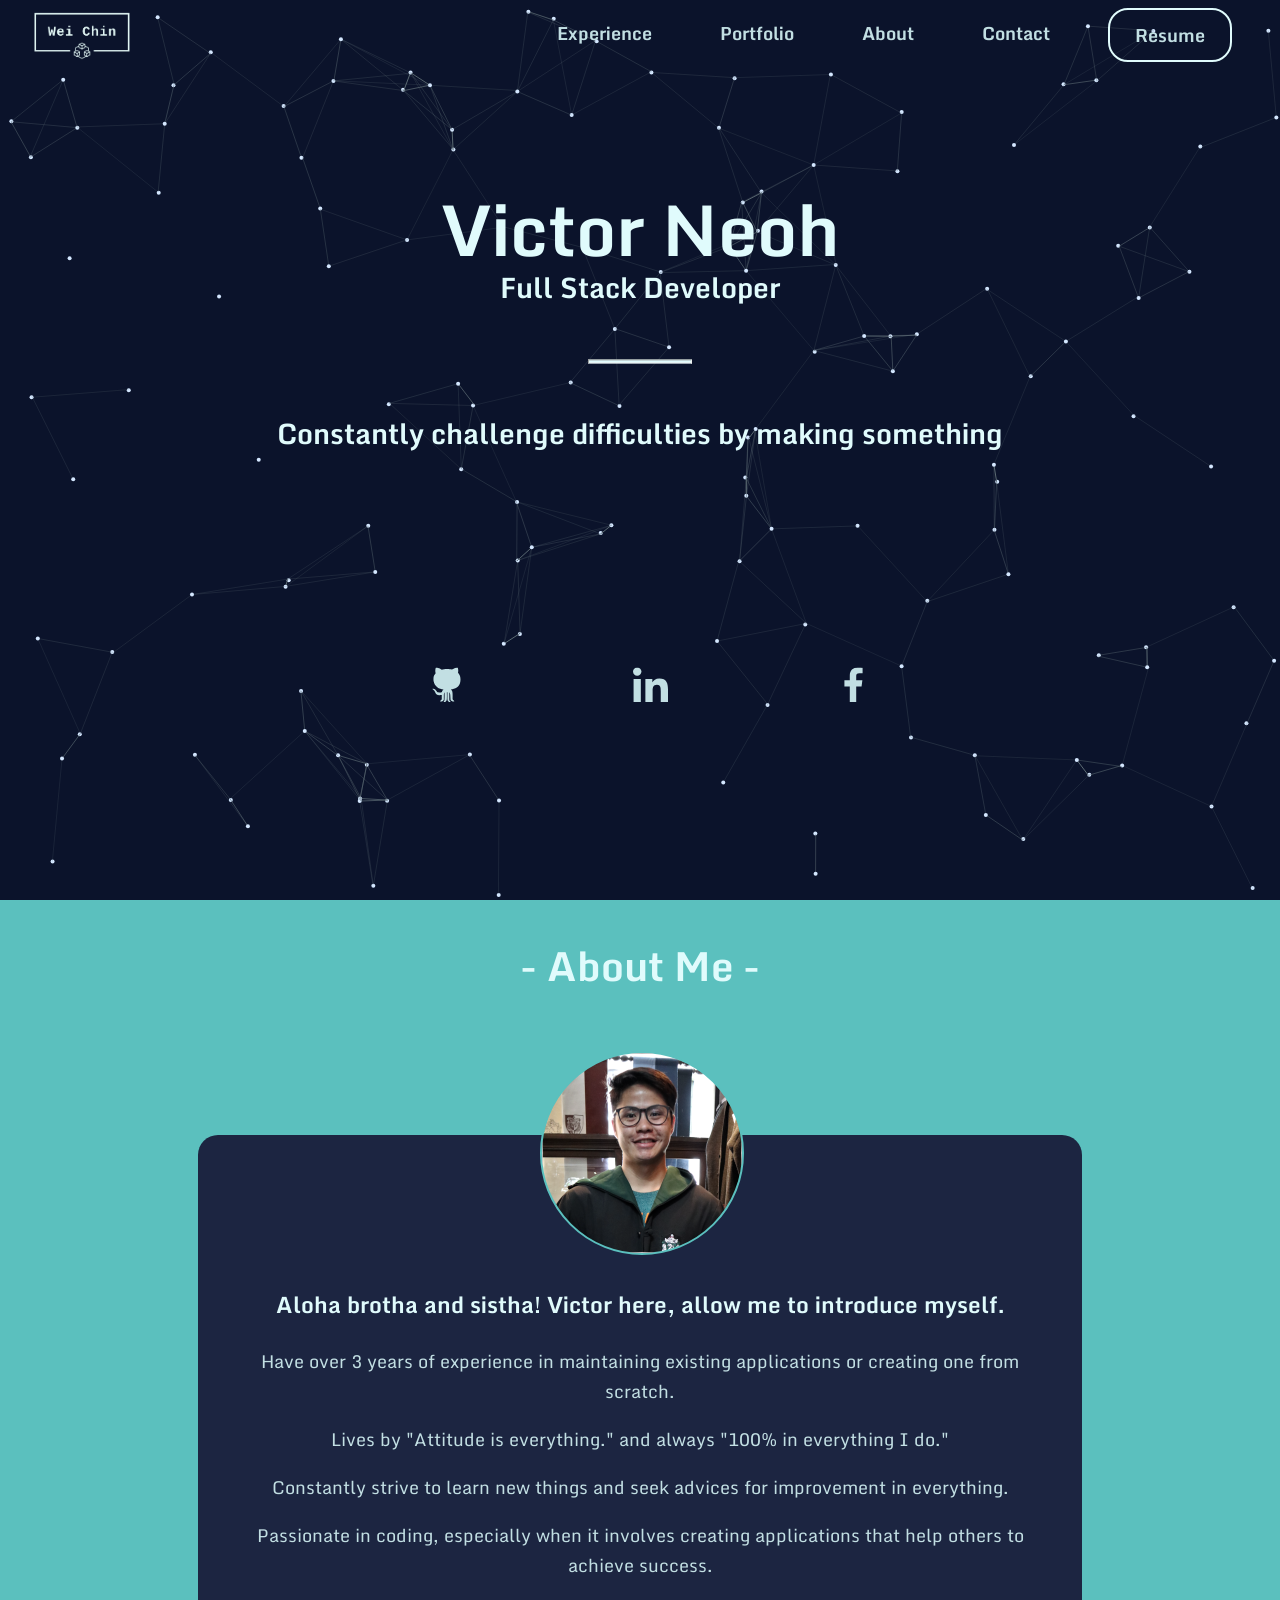
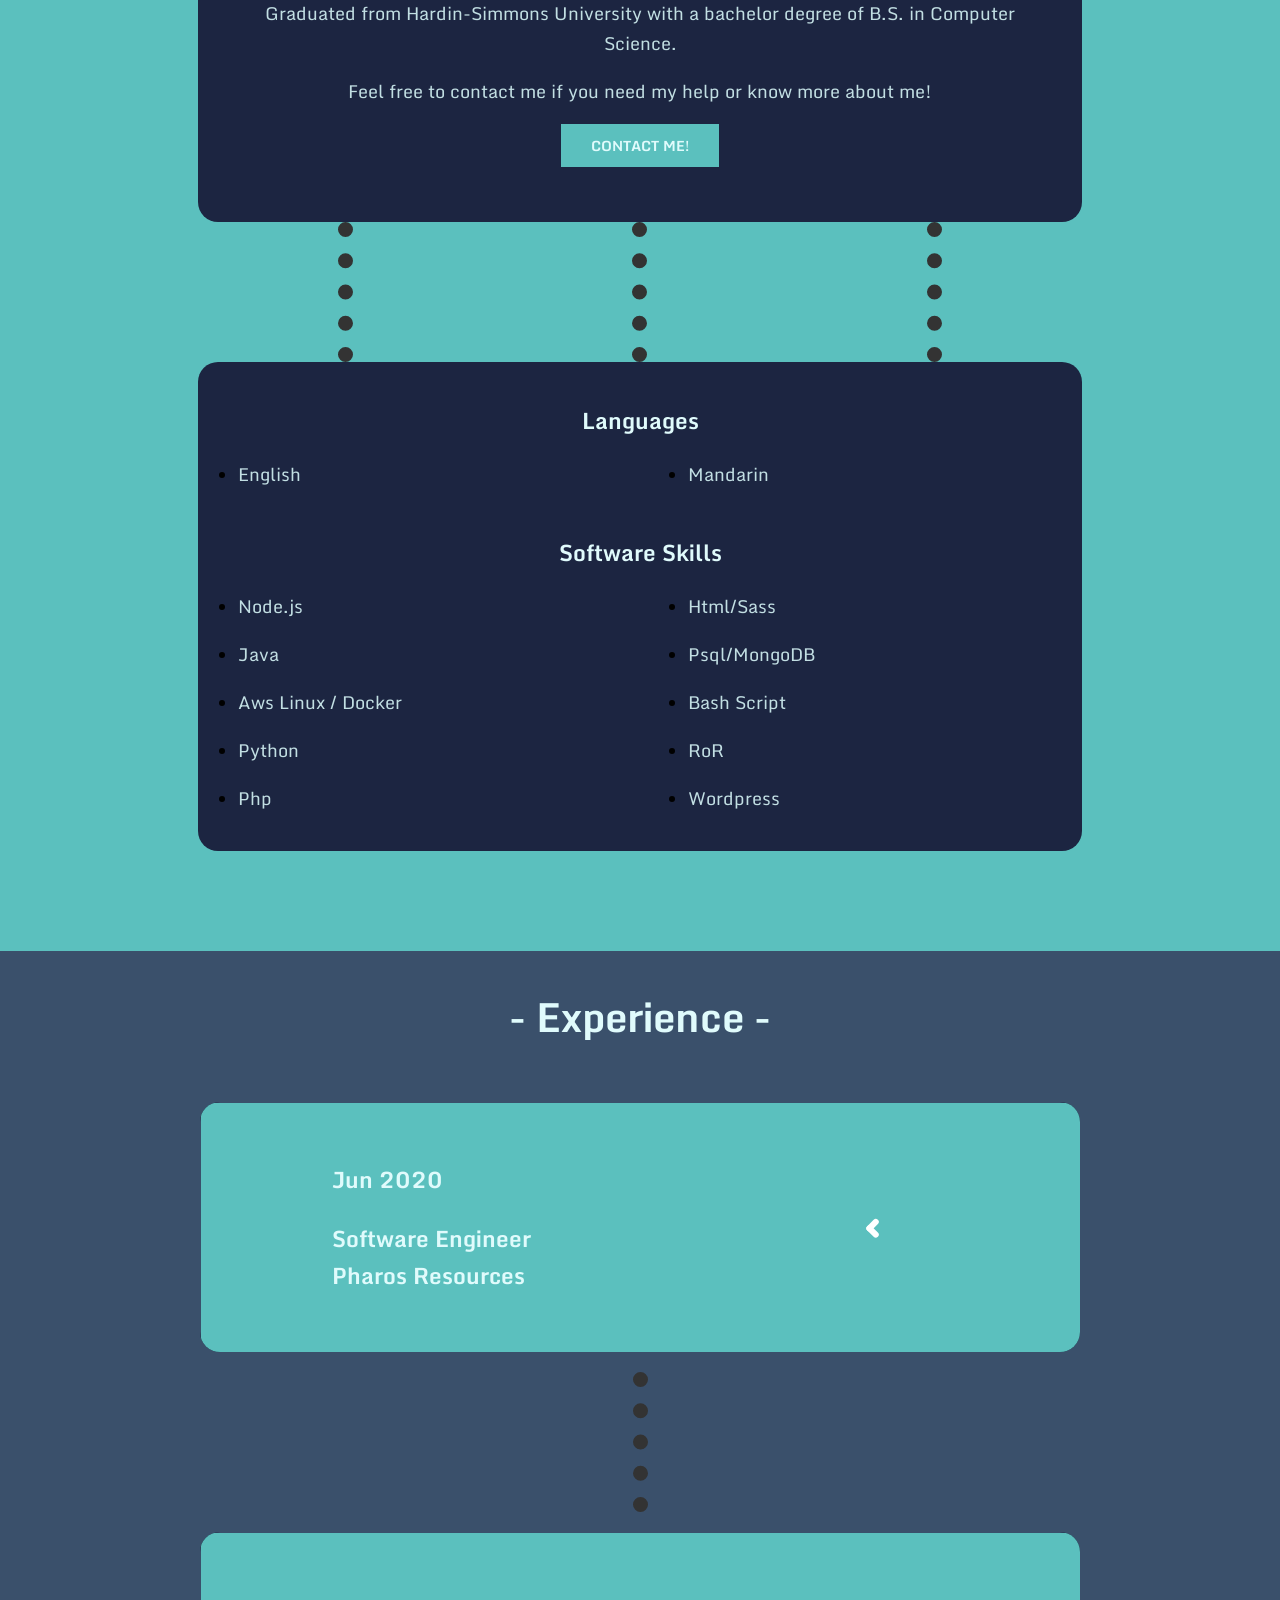
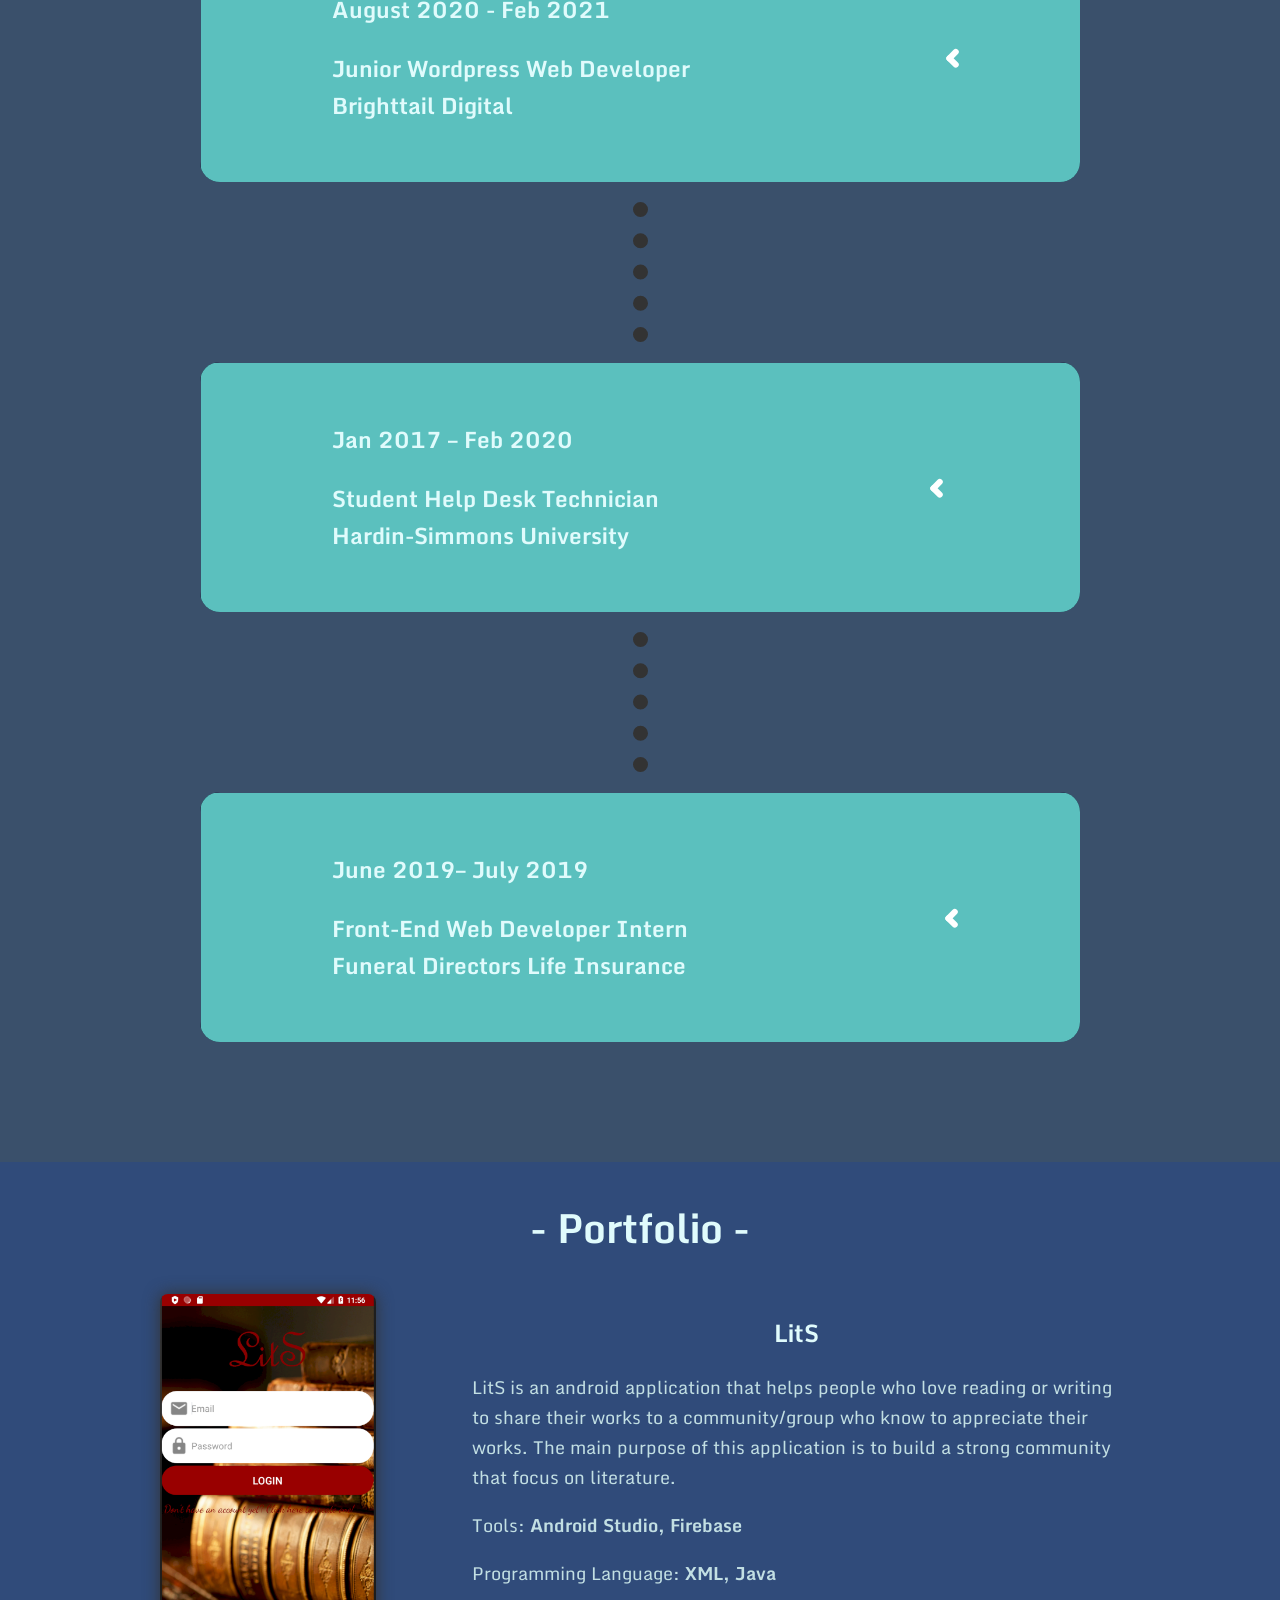
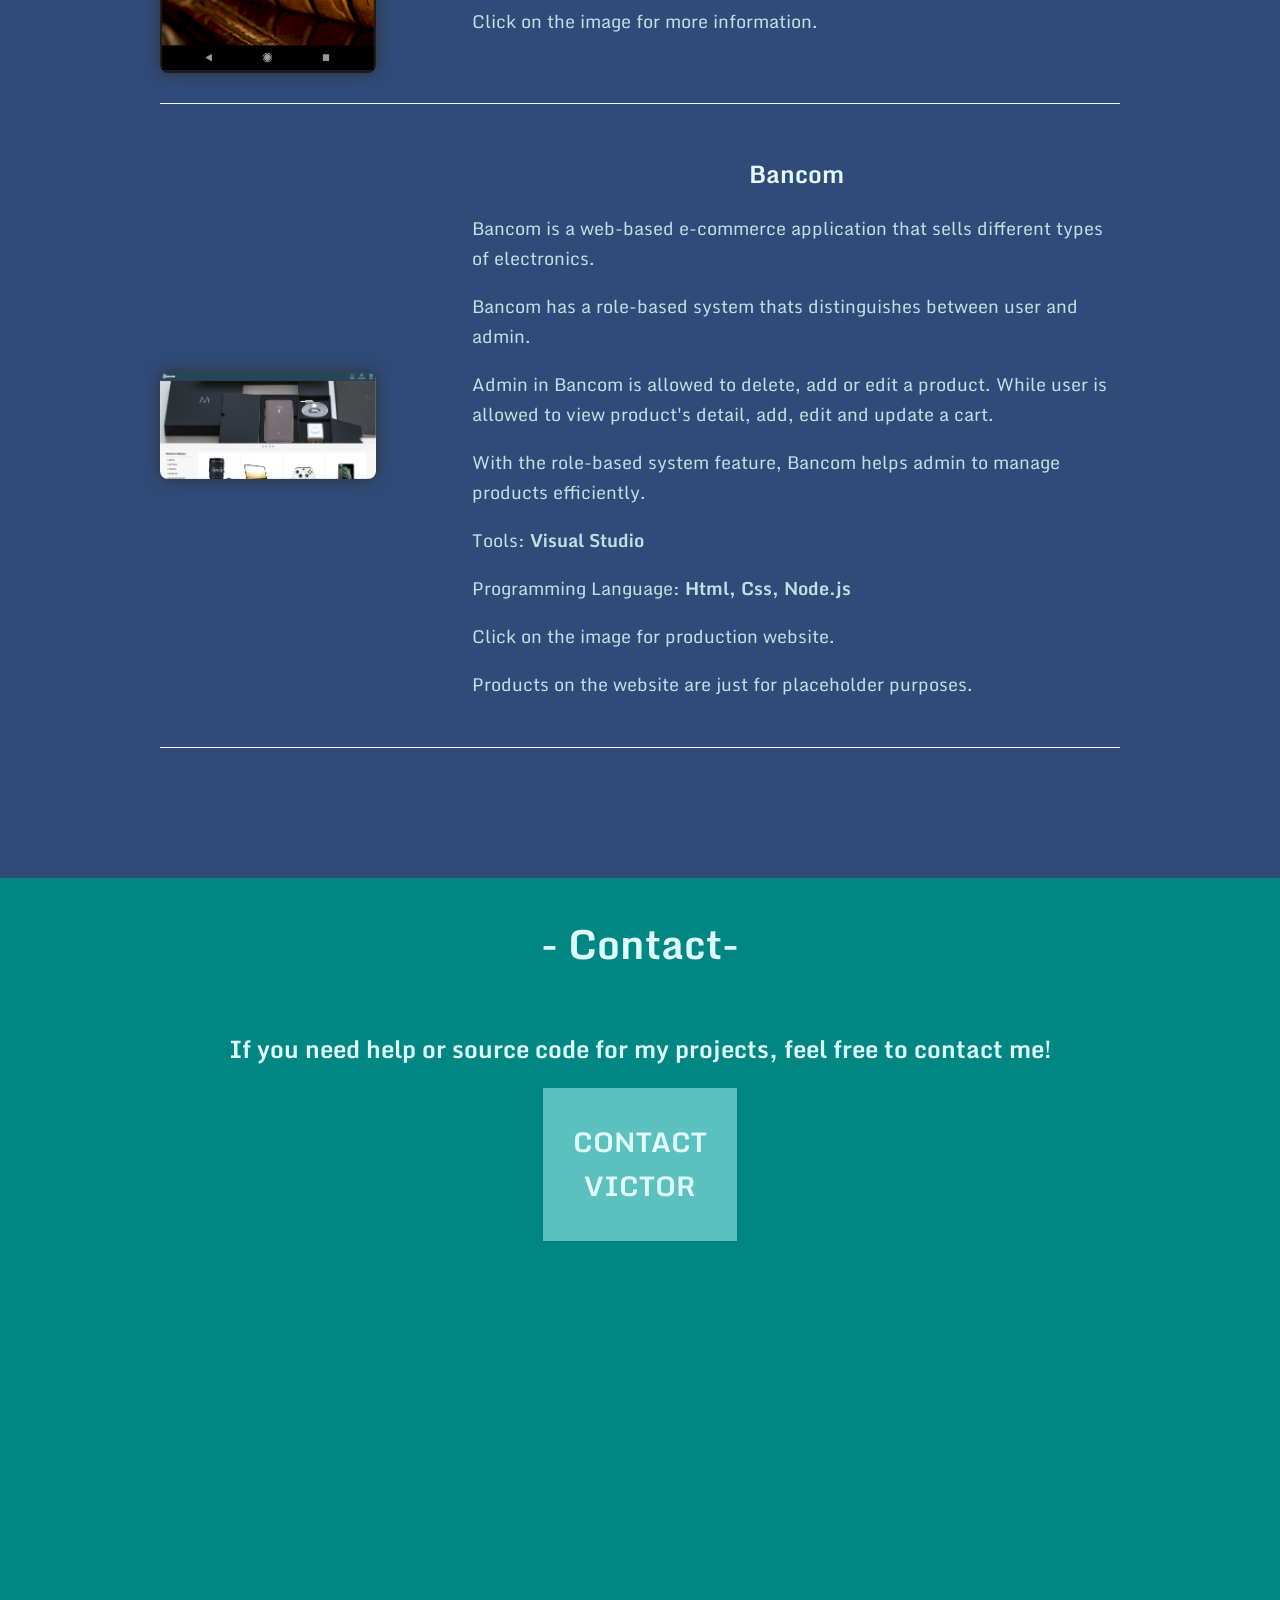
==== commit 7ab0906f: "implemented new design" ====
--- a/index.html
+++ b/index.html
@@ -1,6 +1,9 @@
 <html>
     <title>Wei Chin</title>
+    <meta content="text/html;charset=utf-8" http-equiv="Content-Type">
+    <meta content="utf-8" http-equiv="encoding">
     <meta content="width=device-width, initial-scale=1" name="viewport" />
+    <link rel="shortcut icon" type="image/jpg" href="./asset/img/favicon.png"/>
     <link rel="stylesheet" href="./asset/css/main.css">
     <link rel="stylesheet" href="./asset/css/media_query.css">
     <link href="https://fonts.googleapis.com/css?family=Monda&display=swap" rel="stylesheet">
@@ -8,11 +11,45 @@
     <script src="asset/js/content.js"></script>
     <script src="./asset/js/myparticle.js"></script>
     <head>
+        <div class="topnav">
+            <div id="myLinks">
+                <a class="link" href="#timeline"><p><strong>Experience</strong></p></a>
+                <a class="link" href="#work"><p><strong>Portfolio</strong></p></a>
+                <a class="link" href="#about"><p><strong>About</strong></p></a>
+                <a class="link" href="#contact"><p><strong>Contact</strong></p></a>
+                <a class="link" href="./asset/Wei Chin Neoh Resume.pdf" target="_blank"><p><strong>Resume</strong></p></a>
+            </div>
+                <a href="javascript:void(0);" id="burger-icon">
+                    <div class="burger-img-container"><img class="burger-img"></div>
+                </a>
+          </div>
         <div id = "menu">
-            <a href="#about"><p>About</p></a>
-            <a href="#experience"><p>Experience</p></a>
-            <a href="#work"><p>Work</p></a>
-            <a href="#contact"><p>Contact</p></a>  
+            <div class="menu-item">
+                <div class="logo-container">
+                    <a href="#intro_section"><img src="./asset/img/icon/logo_transparent1.png" alt=""></a>
+                </div>
+            </div>
+            <div class="menu-item">
+                <a href="#timeline" ><p><strong>Experience</strong></p></a>
+            </div>
+            <div class="menu-item">
+                <a href="#work"><p><strong>Portfolio</strong></p></a>
+            </div>
+            <div class="menu-item">
+                <a href="#about"><p><strong>About</strong></p></a>
+            </div>
+            <div class="menu-item">
+                <a href="#contact"><p><strong>Contact</strong></p></a>
+            </div>
+            <div class="menu-item">
+                <a href="./asset/Wei Chin Neoh Resume.pdf" target="_blank">
+                    <div class="button-container">
+                        <p>
+                            <strong>Resume</strong>
+                        </p>
+                    </div>
+                </a>  
+            </div>
         </div>
     </head>
     <body>
@@ -20,393 +57,299 @@
                 <canvas id ="canvas"></canvas>  
             <div class ="intro_container">               
                     <div id = "intro_text"> 
-                        <h1>Wei Chin</h1>
+                        <h1>Victor Neoh</h1>
                         <h2>Full Stack Developer</h2>
                         <hr class = "line"></hr>
                         <div id ="mission">
-                            <h2>Constantly challenge difficulties by making something <div class= "stat">
-                                <span>Awesome.</span>
-                                <span>Great bruh.</span>
-                                <span>Cool yo.</span>
-                                <span>extraordinary.</span>
-                                <span>sublime.</span>
+                            <h2>Constantly challenge difficulties by making something 
+                                <div class= "stat">
+                                    <span>Stunning</span>
+                                    <span>Astonishing</span>
+                                    <span>Striking </span>
+                                    <span>Extraordinary</span>
+                                    <span>Sublime</span>
                                 <div>
-                                </h2>
+                            </h2>
                         </div>
                         <div id ="icons">
-                            <a href ="https://github.com/Wneoh" target="_blank"><img class ="icon" src="./asset/icon/icon_github.png" alt="github"> </a>
-                            <a href ="https://www.linkedin.com/in/wei-chin-neoh-10131996/" target="_blank" ><img class ="icon" src="./asset/icon/icon_linkedin.png" alt="linkedIn"></a>
-                            <a href ="https://www.facebook.com/wneoh" target="_blank"> <img class ="icon" src="./asset/icon/icon_fb.png" alt="facebook"></a>
+                            <div class="icon-container">
+                                <a href ="https://github.com/Wneoh" target="_blank">
+                                    <div class="img-container">
+                                        <img class ="icon" src="./asset/img/icon/icon_github.svg" alt="github"> 
+                                    </div>
+                                </a>
+                            </div>
+                            <div class="icon-container">
+                                <a href ="https://www.linkedin.com/in/wei-chin-neoh-10131996/" target="_blank" ><img class ="icon" src="./asset/img/icon/icon_linkedin.svg" alt="linkedIn"></a>
+                            </div>
+                            <div class="icon-container">
+                                <a href ="https://www.facebook.com/wneoh" target="_blank"> <img class ="icon" src="./asset/img/icon/icon_fb.svg" alt="facebook"></a>
+                            </div>
                         </div>  
                     </div>      
                 </div>
-            <!-- <div class ="nav_container">
-                <div class ="nav_item">
-                    <a href="#aboutme"><p>About</p></a>
-                    <a href="#experience"><p>Experience</p></a>
-                    <a href="#aboutme"><p>Work</p></a>
-                    <a href="#aboutme"><p>Contact</p></a>  
-                </div>
-            </div> -->
         </section>
         <section id = "about">
-            <div class ="title"><h1>- About Me -</h1></div>
+            <div class ="title about-me"><h1>- About Me -</h1></div>
             <div class = "about_container"> 
-                <div id ="profile_left_container">
-                    <img id ="profile_img_small" src ="./asset/img/profile1.png" alt="profile_image">  
-                    <div class = "profile_left">    
-                        <img id ="profile_img" src ="./asset/img/profile1.png" alt="profile_image">  
-                        <div class ="profile_small">
-                            <img class ="profile_icon"src="./asset/icon/small_profile_icon.png" alt="">
-                            <p class = "profile_text">Wei Chin Neoh</p>
-                        </div>
-                        <div class ="profile_small">
-                            <img class ="profile_icon"src="./asset/icon/work_profile_icon.png" alt="">
-                            <p class = "profile_text">Full Stack Developer</p>
-                        </div>
-                        <div class ="profile_small">
-                                <img class ="profile_icon"src="./asset/icon/envelope_profile_icon.png" alt="">
-                                <p class = "profile_text">weichin092@gmail.com</p> 
-                        </div>
-                            <h2>Language</h2>
-                                <div class ="profile_small">
-                                        <img class ="profile_icon"src="./asset/icon/chat_icon.png" alt="">
-                                        <p class = "profile_text">Mandarin</p> 
-                                </div>
-                                <div class ="profile_small">
-                                        <img class ="profile_icon"src="./asset/icon/chat_icon.png" alt="">
-                                        <p class = "profile_text">English</p> 
-                                </div>
-                        </div>
-                    </div>
-                <div id ="profile_right_container">
-                    <div class ="profile_right">
-                        <p>Hey there! I am Wei Chin, but you can call me Victor.</p> 
-                        <p>I just graduated from Hardin-Simmons University with a degree of B. S. in Computer Science.</p> 
-                        <p>I am a person who lives by the principle, "Attitude is everything."</p> 
-                        <p>I constantly strive to learn new things and seek advices for improvement in everything.</p> 
-                        <p>I am passionate about coding, especially when it involves creating applications that help others to succeed in what they are doing. </p>
-                        <p>Feel free to contact me if you need my help or know more about me!</p>
+                <div class ="profile_container">
+                        <div class= "profile-image-container"> <img id ="profile_img"> </div>
+                    <div class="me">
+                        <div class="details">
+                            <h3>Aloha brotha and sistha! <strong>Victor</strong> here, allow me to introduce myself.</h3>
+                            <p>Have over 3 years of experience in maintaining existing applications or creating one from scratch. </p>
+                            <p>Lives by "Attitude is everything." and always "100% in everything I do."</p> 
+                            <p>Constantly strive to learn new things and seek advices for improvement in everything.</p> 
+                            <p>Passionate in coding, especially when it involves creating applications that help others to achieve success.</p>
+                            <p>Graduated from Hardin-Simmons University with a bachelor degree of B.S. in Computer Science.</p> 
+                            <p>Feel free to contact me if you need my help or know more about me!</p>
+                        </div>
                         <a href="#contact"><button id ="contact_button"><span>Contact Me!</span></button></a>
-                        <h2 class="skill"> Software Skills</h2>
-                        <div id= "skills">
-                            <ul> 
-                                <li>
-                                    <div class ="skill">
-                                        <p>Java</p>
-                                        <div class ="progress">
-                                            <div class ="percent_bar"><p class ="percent_answer">92</p></div>
-                                        </div>
-                                    </div>
-                                </li>
-                                <li>
-                                    <div class ="skill">
-                                        <p>Javascript</p>
-                                        <div class ="progress">
-                                            <div class ="percent_bar"><p class ="percent_answer">86%</p></div>
-                                        </div>
-                                    </div>
-                                </li>
-                                <li>
-                                    <div class ="skill">
-                                        <p>Aws Linux / Docker</p>
-                                        <div class ="progress">
-                                            <div class ="percent_bar"><p class ="percent_answer">88%</p></div>
-                                        </div>
-                                    </div>
-                                </li>
-                                <li>
-                                    <div class ="skill">
-                                        <p>Python</p>
-                                        <div class ="progress">
-                                            <div class ="percent_bar"><p class ="percent_answer">83%</p></div>
-                                        </div>
-                                    </div>
-                                </li>
-                                <li>
-                                    <div class ="skill">
-                                        <p>Php</p>
-                                        <div class ="progress">
-                                            <div class ="percent_bar"><p class ="percent_answer">87%</p></div>
-                                        </div>
-                                    </div>
-                                </li>
-                            </ul>
-                            <ul>
-                                <li>
-                                    <div class ="skill">
-                                        <p>Html/Css</p>
-                                        <div class ="progress">
-                                            <div class ="percent_bar"><p class ="percent_answer">90%</p></div>
-                                        </div>
-                                    </div>
-                                </li>
-                                <li>
-                                    <div class ="skill">
-                                        <p>Git</p>
-                                        <div class ="progress">
-                                            <div class ="percent_bar"><p class ="percent_answer">90%</p></div>
-                                        </div>
-                                    </div>
-                                </li>
-                                <li>
-                                    <div class ="skill">
-                                        <p>Sql</p>
-                                        <div class ="progress">
-                                            <div class ="percent_bar"><p class ="percent_answer">90%</p></div>
-                                        </div>
-                                    </div>
-                                </li>
-                                <li>
-                                    <div class ="skill">
-                                        <p>Wordpress</p>
-                                        <div class ="progress">
-                                            <div class ="percent_bar"><p class ="percent_answer">90%</p></div>
-                                        </div>
-                                    </div>
-                                </li>
-                                <li>
-                                    <div class ="skill">
-                                        <p>Bash</p>
-                                        <div class ="progress">
-                                            <div class ="percent_bar"><p class ="percent_answer">88%</p></div>
-                                        </div>
-                                    </div>
-                                </li>
-                            </ul>
-                        </div>
-                    </div>
-                </div>
-
+                    </div>
+                </div>    
+                <div id="chain-container">
+                    <div class="chain"></div>
+                    <div class="chain"></div>
+                    <div class="chain"></div>
+                </div>
+                <div class ="profile_container">
+                    <h3 id="skill">Languages</h3>
+                    <div class= "skills la" >
+                        <ul> 
+                            <li><p>English</p></li>
+                            <li><p>Mandarin</p></li>
+                        </ul>
+                    </div>
+                    <h3 id="skill"> Software Skills</h3>
+                    <div class= "skills">
+                        <ul> 
+                            <li><p>Node.js</p></li>
+                            <li><p>Java</p></li>
+                            <li><p>Aws Linux / Docker</p></li>
+                            <li><p>Python</p></li>
+                            <li><p>Php</p></li>
+                            <li><p>Html/Sass</p></li>
+                            <li><p>Psql/MongoDB</p></li>
+                            <li><p>Bash Script</p></li>
+                            <li><p>RoR</p></li>
+                            <li><p>Wordpress</p></li>
+                        </ul>
+                    </div>
+                </div>
+            </div>
         </div>
         </section>
-        <section id = "experience">
-            <div class ="title"><h1>- Experience -</h1></div>
-            <div class ='experience_container'>
-                <div class ="flex_box">
-                    <div class="flex_container">
-                        <div id ="eline"></div> 
-                   
-                        <div class ="vline">
-                            <div class ="year">2018</div>
-                        </div>
-                        <div class = "vline">
-                                <div class ="year">2019</div>
-                        </div>
-                        <div class = "vline">
-                                <div class ="year">2019</div>
-                        </div>
-                        <div class = "vline">
-                                <div class ="year">2020</div>
-                        </div>
-                        <div class ="content_container">
-                            <div class ="content">
-                            <h2>Barista</h2>
-                            <h3>Aramark</h3>
-                            <h4>Sept 2016–May 2018</h4>
-                            <ul class ="description">
-                                <li>Acted with sincerity and excellent attitude to promote Aramark's coffees.</li>      
-                            </ul>
-                            </div>
-                        </div>
-                        <div class ="content_container">      
-                        <div class ="content">
-                            
-                            <h2>Frontend Web Developer (WordPress)</h2>
-                            <h3>Hardin-Simmons University</h3>
-                            <h4>Jun 2018 – May 2019</h4>
-                            <ul class ="description">
-                                <li>Programming, developing, and producing data-driven web applications, websites using WordPress</li> 
-                            </ul>
-                        </div>
-                        </div>
-                        <div class ="content_container">
-                            <div class ="content">
-                                <h2>Web Designer Apprentice</h2>
-                                <h3>Funeral Directors Life (FDLIC)</h3>
-                                <h4>Jun 2019 – July 2019</h4>
-                                <ul class ="description">
-                                    <li>Developing mobile-friendly, web-based experiences accurate to designs and company expectations</li> 
-                                </ul>
-                        </div>
-                        </div>
-                        <div class ="content_container">
-                                <div class ="content">
-                                
-                                <h2>HelpDesk Techncian</h2>
-                            <h3>Hardin-Simmons University</h3>
-                            <h4>Apr 2017-May 2020</h4>
-                            <ul class ="description">
-                                <li>Troubleshoot, diagnosed and resolved technical hardware and software issues </li> 
-                            </ul>
-                            </div>
-                           
-                        </div>
-                    </div>
-                </div>
-            </div>
+    <section id="timeline">
+        <div class ="title"><h1>- Experience -</h1></div>
+        <div class="tl-item">
+            <div class="tl-bg"></div>
+            <div class="tl-title">
+                <div>
+                    <h3 class="f2 heading">Jun 2020</h3>
+                    <h3 class="f2 heading">Software Engineer<br>Pharos Resources</h3>
+                </div>
+              <div class="arrow-container">
+                <div class="arrow"></div>
+            </div>
+            </div>
+          
+            <div class="tl-content">
+                <ul class ="work-description">
+                    <li> - Develops information systems by designing, developing, and installing software solutions</li> 
+                    <li> - Determines operational feasibility by evaluating analysis, problem</li> 
+                    <li class="extra-info first"> - Conferring with users, and studying systems flow, data usage, and work processes</li>
+                    <li class="extra-info all"> - Maintaining and improving existing codebases and peer review code changes</li>
+                    <li class="extra-info all"> - Liaising with colleagues to implement technical designs</li>
+                </ul>
+            </div>
+        
+          </div>
+          <div id="chain-container">
+            <div class="chain"></div>
+        </div>
+          <div class="tl-item">
+            <div class="tl-bg"></div>
+            <div class="tl-title">
+                <div>
+                    <h3 class="f2 heading">August 2020 - Feb 2021</h3>
+                    <h3 class="f2 heading">Junior Wordpress Web Developer<br>Brighttail Digital</h3>
+                </div>
+              <div class="arrow-container">
+                <div class="arrow"></div>
+            </div>
+            </div>
+            <div class="tl-content">
+                <ul class ="work-description">
+                    <li> - Designed and built the website front-end</li> 
+                    <li> - Generated WordPress themes and plugins</li> 
+                    <li class="extra-info first"> - Conducted website performance tests</li>
+                    <li class="extra-info all"> - Troubleshoot content issues</li>
+                    <li class="extra-info all"> - Helped formulate an effective, responsive design and turning it into a working theme and plugin.</li>
+                </ul>
+            </div>
+        
+          </div>
+          <div id="chain-container">
+            <div class="chain"></div>
+        </div>
+          <div class="tl-item">
+            <div class="tl-bg"></div>
+            <div class="tl-title">
+                <div>
+                    <h3 class="f2 heading">Jan 2017 – Feb 2020</h3>
+                    <h3 class="f2 heading">Student Help Desk Technician<br>Hardin-Simmons University</h3>
+                </div>
+              <div class="arrow-container">
+                <div class="arrow"></div>
+            </div>
+            </div>
+            <div class="tl-content">
+                <ul class ="work-description">
+                    <li> - Troubleshoot, diagnosed and resolved technical hardware and software issues</li> 
+                    <li> - Installed or updated software on user's computers</li> 
+                    <li class="extra-info first"> -  Assisted customers with Apple and Windows operating systems</li>
+                    <li class="extra-info all"> - Provided excellent customer service to campus users via
+                        phone, email and chat
+                        </li>
+                </ul>
+            </div>
+        
+          </div>
+          <div id="chain-container">
+            <div class="chain"></div>
+        </div>
+          <div class="tl-item">
+            <div class="tl-bg"></div>
+            <div class="tl-title">
+                <div>
+                    <h3 class="f2 heading">June 2019– July 2019</h3>
+                    <h3 class="f2 heading">Front-End Web Developer Intern<br>Funeral Directors Life Insurance</h3>
+                </div>
+              <div class="arrow-container">
+                <div class="arrow"></div>
+            </div>
+            </div>
+            <div class="tl-content">
+                <ul class ="work-description">
+                    <li> - Taking projects from start to finish (concepts, mockups,
+                        development, deployment, maintenance)
+                    </li> 
+                    <li> - Installed or updated software on user's computers</li> 
+                    <li class="extra-info all"> - Developing mobile-friendly, web-based experiences accurate to
+                        designs and company expectations</li>
+                    <li class="extra-info all"> - Maintaining and improving existing codebases and peer review code changes</li>
+                </ul>
+            </div>
+        
+          </div>
+      </section>
+      <section id = "work">
+        <div class ="title"><h1>- Portfolio -</h1></div>
+        <div class = "work-container">
+            <div class = "work-project">
+                <div class="gallery-con">
+                    <img class="work-img" src="./asset/img/work/LitS/loginpage.PNG" alt="Lits" style="width:100%;max-width:300px">
+                </div>
+                <div class="modal">
+                    <span class="close">&times;</span>
+                    <div class ="modal-content-con">
+                        <div class ="modal-section">
+                        <div class="work-pic">
+                            <img class="modal-pic">
+                            <div class="caption"></div>
+                        </div>
+                            <div class="description">
+                                <p><Strong>Login Page</Strong></p> 
+                                <p>LitS uses a platform tool called Firebase to operate authentication and database function.</p>
+                            </div>
+                        </div>
+                    </div>
+                    <div class ="modal-content-con">
+                        <div class ="modal-section">
+                        <div class="work-pic">
+                            <img class = "modal-pic" src="./asset/img/work/LitS/resgisterpage.PNG" alt="Register Page">
+                            <div class="caption"></div>
+                        </div>
+                            <div class="description"><p><strong>Register Page</strong></p>
+                                <p> These information will be store in the database at Firebase. </p>
+                                <p>Email will be check in the database to ensure that there is no duplication.</p> 
+                            </div>
+                        </div>
+                    </div>
+                    <div class ="modal-content-con">
+                        <div class ="modal-section">
+                        <div class="work-pic">
+                            <img class = "modal-pic" src="./asset/img/work/LitS/setup_profile.PNG" alt="Setup Profile Page">
+                            <div class="caption"></div>
+                        </div>
+                            <div class="description">
+                                <p><strong>Setup Page</strong></p>
+                                <p>After registered, user will be directed to create a profile for themselves.</p>
+                                <p>Information that required to set up a profile: Profile Picture, Username, Full Name, Country and Gender.</p> 
+                                <p>These information will also be store in Firebase.</p>
+                            </div>
+                        </div>
+                    </div>
+                    <div class ="modal-content-con">
+                        <div class ="modal-section">
+                        <div class="work-pic">
+                            <img class = "modal-pic" src="./asset/img/work/LitS/homepage.PNG" alt="Home Page">
+                            <div class="caption"></div>
+                        </div>
+                            <div class="description"><p>
+                                <strong>Home Page</strong></p>
+                                <p>Home Page will display all the posts that have been posted by other user regardless of wherether you are following the other users or not.</p> 
+                            </div>
+                        </div>
+                    </div>
+                    <div class ="modal-content-con">
+                        <div class ="modal-section">
+                        <div class="work-pic">
+                            <img class = "modal-pic" src="./asset/img/work/LitS/addpost.PNG" alt="Add Post Page">
+                            <div class="caption"></div>
+                        </div>
+                            <div class="description"><p><strong>Add Post Page</strong> </p>
+                                <p>Once user post whatever they want to share like a favorite poem, a short story or an idiom, the post will appear in the home page.</p> 
+                            </div>
+                        </div>
+                    </div>
+                </div>
+                <div class="main-description">
+                    <h2 class="project-title">LitS</h2>
+                    <p>LitS is an android application that helps people who love reading or writing to share their works to a community/group who know to appreciate their works. The main purpose of this application is to build a strong community that focus on literature.</p> 
+                    <p>Tools:<strong> Android Studio, Firebase </strong></p>
+                    <p>Programming Language: <strong> XML, Java</strong> </p>
+                    <p>Click on the image for more information.</p>   
+                </div>
+            </div>
+            <div class = "work-project">
+                <div class="gallery-con">
+                    <a href="http://bancom-env.eba-zqunyhjf.ap-southeast-1.elasticbeanstalk.com/">
+                    <img class="work-img" src="./asset/img/work/Bancom/bancom1.PNG" alt="Bancom" style="width:100%;max-width:100%">
+                </a>
+                </div>
+                <div class="main-description">
+                    <h2 class="project-title">Bancom</h2>
+                    <p>Bancom is a web-based e-commerce application that sells different types of electronics.</p>
+                    <p>Bancom has a role-based system thats distinguishes between user and admin.</p>
+                    <p>Admin in Bancom is allowed to delete, add or edit a product. While user is allowed to view product's detail, add, edit and update a cart.</p>
+                    <p>With the role-based system feature, Bancom helps admin to manage products efficiently. </p>
+                    <p>Tools:<strong> Visual Studio</strong></p>
+                    <p>Programming Language: <strong>Html, Css, Node.js</strong> </p>
+                    <p>Click on the image for production website.</p>   
+                    <p>Products on the website are just for placeholder purposes.</p>
+                </div>
+            </div>
+        </div>
     </section>
-        <section id = "work">
-            <div class ="title"><h1>- Work-</h1></div>
-            <div class = "work-container">
-                <div class = "work-project">
-                    <div class="gallery-con">
-                        <img class="work-img" src="./asset/img/work/LitS/loginpage.PNG" alt="Lits" style="width:100%;max-width:300px">
-                    </div>
-                    <div class="modal">
-                        <span class="close">&times;</span>
-                        <div class ="modal-content-con">
-                            <div class ="modal-section">
-                            <div class="work-pic">
-                                <img class="modal-pic">
-                                <div class="caption"></div>
-                            </div>
-                                <div class="description">
-                                    <p><Strong>Login Page</Strong></p> 
-                                    <p>LitS uses a platform tool called Firebase to operate authentication and database function.</p>
-                                </div>
-                            </div>
-                        </div>
-                        <div class ="modal-content-con">
-                            <div class ="modal-section">
-                            <div class="work-pic">
-                                <img class = "modal-pic" src="./asset/img/work/LitS/resgisterpage.PNG" alt="Register Page">
-                                <div class="caption"></div>
-                            </div>
-                                <div class="description"><p><strong>Register Page</strong></p>
-                                    <p> These information will be store in the database at Firebase. </p>
-                                    <p>Email will be check in the database to ensure that there is no duplication.</p> 
-                                </div>
-                            </div>
-                        </div>
-                        <div class ="modal-content-con">
-                            <div class ="modal-section">
-                            <div class="work-pic">
-                                <img class = "modal-pic" src="./asset/img/work/LitS/setup_profile.PNG" alt="Setup Profile Page">
-                                <div class="caption"></div>
-                            </div>
-                                <div class="description">
-                                    <p><strong>Setup Page</strong></p>
-                                    <p>After registered, user will be directed to create a profile for themselves.</p>
-                                    <p>Information that required to set up a profile: Profile Picture, Username, Full Name, Country and Gender.</p> 
-                                    <p>These information will also be store in Firebase.</p>
-                                </div>
-                            </div>
-                        </div>
-                        <div class ="modal-content-con">
-                            <div class ="modal-section">
-                            <div class="work-pic">
-                                <img class = "modal-pic" src="./asset/img/work/LitS/homepage.PNG" alt="Home Page">
-                                <div class="caption"></div>
-                            </div>
-                                <div class="description"><p>
-                                    <strong>Home Page</strong></p>
-                                    <p>Home Page will display all the posts that have been posted by other user regardless of wherether you are following the other users or not.</p> 
-                                </div>
-                            </div>
-                        </div>
-                        <div class ="modal-content-con">
-                            <div class ="modal-section">
-                            <div class="work-pic">
-                                <img class = "modal-pic" src="./asset/img/work/LitS/addpost.PNG" alt="Add Post Page">
-                                <div class="caption"></div>
-                            </div>
-                                <div class="description"><p><strong>Add Post Page</strong> </p>
-                                    <p>Once user post whatever they want to share like a favorite poem, a short story or an idiom, the post will appear in the home page.</p> 
-                                </div>
-                            </div>
-                        </div>
-                    </div>
-                    <div class="main-description">
-                        <h2 class="project-title">LitS</h2>
-                        <p>LitS is an android application that helps people who love reading or writing to share their works to a community/group who know to appreciate their works. The main purpose of this application is to build a strong community that focus on literature.</p> 
-                        <p>Tools:<strong> Android Studio, Firebase </strong></p>
-                        <p>Programming Language: <strong> XML, Java</strong> </p>
-                        <p>Click on the image for more information.</p>   
-                    </div>
-                </div>
-                <div class = "work-project">
-                    <div class="gallery-con">
-                        <a href="http://bancom-env.eba-zqunyhjf.ap-southeast-1.elasticbeanstalk.com/">
-                        <img class="work-img" src="./asset/img/work/Bancom/bancom1.PNG" alt="Bancom" style="width:100%;max-width:100%">
-                    </a>
-                    </div>
-                    <div class="main-description">
-                        <h2 class="project-title">Bancom</h2>
-                        <p>Bancom is a web-based e-commerce application that sells different types of electronics.</p>
-                        <p>Bancom has a role-based system thats distinguishes between user and admin.</p>
-                        <p>Admin in Bancom is allowed to delete, add or edit a product. While user is allowed to view product's detail, add, edit and update a cart.</p>
-                        <p>With the role-based system feature, Bancom helps admin to manage products efficiently. </p>
-                        <p>Tools:<strong> Visual Studio</strong></p>
-                        <p>Programming Language: <strong>Html, Css, Node.js</strong> </p>
-                        <p>Click on the image for production website.</p>   
-                        <p>Products on the website are just for placeholder purposes.</p>
-                    </div>
-                </div>
-                <!--
-                <div class = "work-project">
-                    <div class="gallery-con">
-                        <img class="work-img" src="./asset/img/work/Weino/Login.PNG" alt="Weino" style="width:100%;max-width:100%">
-                    </div>
-                    <div class="modal">
-                        <span class="close">&times;</span>
-                        <div class ="model-content-con">
-                            <div class ="modal-section">
-                                <div class="work-pic">
-                                    <img class="modal-pic">
-                                    <div class="caption"></div>
-                                </div>
-                                    <div class="description"><p><strong>Login Page</strong></p>
-                                        <p>Weino checks the user authentication by php.</p> 
-                                    </div>
-                                </div>
-                        </div>
-                        <div class ="model-content-con">
-                            <div class ="modal-section">
-                                <div class="work-pic">
-                                    <img class = "modal-pic" src="./asset/img/work/Weino/Register.PNG" alt="Register Page">
-                                    <div class="caption"></div>
-                                </div>
-                                    <div class="description"><p><strong>Register Page</strong></p>
-                                        <p>Register user and asked for information about student/user, especially for catagory in order to send notifications for interest user.</p> 
-                                    </div>
-                                </div>
-                        </div>
-                        <div class ="model-content-con">
-                            <div class ="modal-section">
-                                <div class="work-pic">
-                                    <img class = "modal-pic" src="./asset/img/work/Weino/Home.PNG" alt="Home Page">
-                                    <div class="caption"></div>
-                                </div>
-                                    <div class="description"><p><strong>Home Page</strong></p>
-                                        <p>Home page will be on a dashboard that shows your profile, notification and the project that you have taken on to helps others or the project you created.</p> 
-                                    </div>
-                                </div>
-                        </div>
-                    </div>
-                    <div class="main-description">
-                        <h2 class="project-title">Weino (Not complete)</h2>
-                        <p>Weino is a web application that helps student to achieve their creative ideas without the limit of resources.</p>
-                        <p>Often times, students do not tend to get involve in networking events themselves to know connections around the campus.</p>
-                        <p>Therefore, Weino application allows students to post creative ideas that they need asists with the right connections around campus without physically involve events all the times</p>
-                        <p>Weino is a school based web application that not only helps students achieve their goals but only improve student productivity based on their interest.</p>
-                        <p>Tools:<strong> Visual Studio</strong></p>
-                        <p>Programming Language: <strong>Html, Css, Php, Mysql, Javascript</strong> </p>
-                        <p>Click on the image for more information.</p>   
-                    </div>
-                </div>
-            -->
-            </div>
-        </section>
-        <section id = "contact">
-            <div class ="title"><h1>- Contact-</h1></div>
-            <div class = "contact-container">
-                <div class="contact-content"> 
-                    <h2>If you need help or source code for my projects, feel free to contact me!</h2>
-                    <a id = "contact_button" href="mailto:weichin092@gmail.com"><h1>Contact me!</h1></a>
-                </div>
-            </div>
-        </section>
+    <section id = "contact">
+        <div class ="title"><h1>- Contact-</h1></div>
+        <div class = "contact-container">
+            <div class="contact-content"> 
+                <h2>If you need help or source code for my projects, feel free to contact me!</h2>
+                <a href="mailto:weichin092@gmail.com"><button id ="contact_button"><h2>Contact<br>Victor</h2></button></a>
+            </div>
+        </div>
+    </section>
     </body>
-    
-</html>
+</html>
--- a/asset/css/main.css
+++ b/asset/css/main.css
@@ -1,20 +1,21 @@
-body{
-  width:100%;
-}
-#about{
-  width:100%;
-}
-#canvas{
+body {
+    width: 100%;
+}
+#about {
+    width: 100%;
+    padding-bottom: 50px;
+}
+#canvas {
     position: absolute;
+    /*background-color: rgb(20, 33, 61);*/
     background-color: #0b132b;
     z-index: 1;
 }
 /* Intro Section */
-  #intro_section{
-    height:100vh;
-
-  }
-  .intro_container {
+#intro_section {
+    height: 100vh;
+}
+.intro_container {
     display: flex;
     justify-content: center;
     position: relative;
@@ -23,836 +24,740 @@
     z-index: 1;
     pointer-events: none;
     text-align: center;
-  }
-
-  #intro_text{
+}
+
+#intro_text {
     line-height: 1.2;
-    max-width: 50%;
-    text-align: center;
-  }
-  #mission{
+    max-width: 85%;
+    text-align: center;
+}
+#mission {
     margin: 0 2vw 0 2vw;
-    
-  }
-  #mission .big{
+}
+#mission .big {
     font-size: 2.5em;
-  }
-  #intro_text h1{
+}
+#intro_text h1 {
     margin-top: 0px;
     margin-bottom: 0px;
     font-size: 7em;
-  }
-  #intro_text h2{
+}
+#intro_text h2 {
     margin-top: 0px;
-
-  }
-  .line{
-    color: #E0FBFC;
-    background: #E0FBFC;
+}
+.line {
+    color: #e0fbfc;
+    background: #e0fbfc;
     width: 8vw;
     height: 2px;
     margin-top: 6vh;
     margin-bottom: 6vh;
-  }
-  .stat{
-    margin-top:3vh;
-    text-align: center;
-    display: flex;
-    text-transform: capitalize; 
+}
+.stat {
+    margin-top: 3vh;
+    text-align: center;
+    display: flex;
+    text-transform: capitalize;
     justify-content: center;
     margin-left: 4vw;
-    margin-right: 4vw;   
-  }
-  .stat span{
-  animation: topToBottom 12.5s linear infinite 0s;
-  -ms-animation: topToBottom 12.5s linear infinite 0s;
-  -webkit-animation: topToBottom 12.5s linear infinite 0s; 
-  overflow: hidden;
-  position: absolute;
-  text-transform: uppercase;
-  font-size: 2em;
-  opacity: 0;
-  }
-  .stat span:nth-child(2){
+    margin-right: 4vw;
+}
+.stat span {
+    animation: topToBottom 12.5s linear infinite 0s;
+    -ms-animation: topToBottom 12.5s linear infinite 0s;
+    -webkit-animation: topToBottom 12.5s linear infinite 0s;
+    overflow: hidden;
+    position: absolute;
+    text-transform: uppercase;
+    font-size: 2em;
+    opacity: 0;
+}
+.stat span:nth-child(2) {
     animation-delay: 2.5s;
     -ms-animation-delay: 2.5s;
     -webkit-animation-delay: 2.5s;
-  }
-  .stat span:nth-child(3){
+}
+.stat span:nth-child(3) {
     animation-delay: 5s;
     -ms-animation-delay: 5s;
     -webkit-animation-delay: 5s;
-  }
-  .stat span:nth-child(4){
+}
+.stat span:nth-child(4) {
     animation-delay: 7.5s;
     -ms-animation-delay: 7.5s;
     -webkit-animation-delay: 7.5s;
-  }
-  .stat span:nth-child(5){
+}
+.stat span:nth-child(5) {
     animation-delay: 10s;
     -ms-animation-delay: 10s;
     -webkit-animation-delay: 10s;
-  }
-  
-  @-moz-keyframes topToBottom{
-    0% { opacity: 0; }
-    5% { opacity: 0; -moz-transform: translateY(-50px); }
-    12% { opacity: 1; -moz-transform: translateY(0px); }
-    15% { opacity: 1; -moz-transform: translateY(0px); }
-    20% { opacity: 1; -moz-transform: translateY(0px); }
-    25% { opacity: 1; -moz-transform: translateY(0px); }
-    30% { opacity: 0; -moz-transform: translateY(50px); }
-    80% { opacity: 0; }
-    100% { opacity: 0; }
-  }
-  @-webkit-keyframes topToBottom{
-    0% { opacity: 0; }
-    5% { opacity: 0; -webkit-transform: translateY(-50px); }
-    12% { opacity: 1; -webkit-transform: translateY(0px); }
-    15% { opacity: 1; -webkit-transform: translateY(0px); }
-    20% { opacity: 1; -webkit-transform: translateY(0px); }
-    25% { opacity: 1; -webkit-transform: translateY(0px); }
-    30% { opacity: 0; -webkit-transform: translateY(50px); }
-    80% { opacity: 0; }
-    100% { opacity: 0; }
-  }
-  @-ms-keyframes topToBottom{
-    0% { opacity: 0; }
-    5% { opacity: 0; -ms-transform: translateY(-50px); }
-    12% { opacity: 1; -ms-transform: translateY(0px); }
-    15% { opacity: 1; -ms-transform: translateY(0px); }
-    20% { opacity: 1; -ms-transform: translateY(0px); }
-    25% { opacity: 1; -ms-transform: translateY(0px); }
-    30% { opacity: 0; -ms-transform: translateY(50px); }
-    80% { opacity: 0; }
-    100% { opacity: 0; }
-  }
-  #icons{
-    pointer-events:none;
-    padding-left: 0px; 
-    margin-top: 10vh;
-  }
-  #icons a{
+}
+
+@-moz-keyframes topToBottom {
+    0% {
+        opacity: 0;
+    }
+    5% {
+        opacity: 0;
+        -moz-transform: translateY(-50px);
+    }
+    12% {
+        opacity: 1;
+        -moz-transform: translateY(0px);
+    }
+    15% {
+        opacity: 1;
+        -moz-transform: translateY(0px);
+    }
+    20% {
+        opacity: 1;
+        -moz-transform: translateY(0px);
+    }
+    25% {
+        opacity: 1;
+        -moz-transform: translateY(0px);
+    }
+    30% {
+        opacity: 0;
+        -moz-transform: translateY(50px);
+    }
+    80% {
+        opacity: 0;
+    }
+    100% {
+        opacity: 0;
+    }
+}
+@-webkit-keyframes topToBottom {
+    0% {
+        opacity: 0;
+    }
+    5% {
+        opacity: 0;
+        -webkit-transform: translateY(-50px);
+    }
+    12% {
+        opacity: 1;
+        -webkit-transform: translateY(0px);
+    }
+    15% {
+        opacity: 1;
+        -webkit-transform: translateY(0px);
+    }
+    20% {
+        opacity: 1;
+        -webkit-transform: translateY(0px);
+    }
+    25% {
+        opacity: 1;
+        -webkit-transform: translateY(0px);
+    }
+    30% {
+        opacity: 0;
+        -webkit-transform: translateY(50px);
+    }
+    80% {
+        opacity: 0;
+    }
+    100% {
+        opacity: 0;
+    }
+}
+@-ms-keyframes topToBottom {
+    0% {
+        opacity: 0;
+    }
+    5% {
+        opacity: 0;
+        -ms-transform: translateY(-50px);
+    }
+    12% {
+        opacity: 1;
+        -ms-transform: translateY(0px);
+    }
+    15% {
+        opacity: 1;
+        -ms-transform: translateY(0px);
+    }
+    20% {
+        opacity: 1;
+        -ms-transform: translateY(0px);
+    }
+    25% {
+        opacity: 1;
+        -ms-transform: translateY(0px);
+    }
+    30% {
+        opacity: 0;
+        -ms-transform: translateY(50px);
+    }
+    80% {
+        opacity: 0;
+    }
+    100% {
+        opacity: 0;
+    }
+}
+#icons {
+    display: flex;
+    justify-content: space-evenly;
+    margin-top: 20vh;
+}
+.icon-container {
+    width: 35px;
+}
+.icon-container img {
+    position: relative;
+    padding: 10px;
+}
+.icon-container img {
+    width: 100%;
+}
+
+#icons a {
     pointer-events: auto;
-  }
-
+}
 /* menu */
-.nav_container{
-  width: 100%;
-  position: absolute;
-  z-index :1;
-  top: 0%;
-  display:none;
-  background-color: #1C2541;
-}
-.nav_container .nav_item{
-  display: inline-flex;
-  float: right;
-}
-.nav_container a{
-  padding-right:5vw; 
-  pointer-events:auto;
-}
-.nav_container p:hover{
-  color:#E0FBFC;
-}
+/* Style the navigation menu */
+.topnav {
+    overflow: hidden;
+    text-align: right;
+}
+
+/* Hide the links inside the navigation menu (except for logo/home) */
+.topnav #myLinks {
+    transition: height 0.2s ease-out;
+    height: 0px;
+    overflow: hidden;
+    background-color: #3a506b;
+}
+.topnav a {
+    position: absolute;
+    z-index: 2;
+    right: 0;
+    padding: 14px 16px;
+}
+
+/* Style navigation menu links */
+.topnav #myLinks a {
+    position: relative;
+    z-index: 2;
+    right: 0;
+    color: white;
+    padding: 14px 16px;
+    text-decoration: none;
+    font-size: 17px;
+    display: block;
+}
+
+/* Style the hamburger menu */
+.topnav .burger-img-container {
+    margin-left: auto;
+    width: 32px;
+    height: 32px;
+}
+.topnav .burger-img {
+    background-image: url("../img/icon/burger-menu.png");
+    width: 100%;
+    height: 100%;
+}
+
 /* top menu */
-  #menu{
-    display: flex;
-    width: 100%;
+#menu {
     position: fixed;
-    justify-content: flex-end;  
-    z-index :2;
-    opacity:1;
-    top:0%;
-    pointer-events:none;
-    background-color: #1C2541;
+    justify-content: flex-end;
+    z-index: 2;
+    opacity: 1;
+    top: 0%;
+    pointer-events: none;
     transition: top 0.3s;
-  }
-  #menu a{
-    padding-right:3vw;
-    pointer-events:auto; 
-  }
-  #menu p:hover{
-    color:#E0FBFC;
-  }
-
-
+    padding: 8px 0px;
+    width: 100%;
+    display: none;
+}
+#menu .menu-item {
+    margin-right: 3em;
+    pointer-events: auto;
+}
+#menu .menu-item a:after {
+    display: block;
+    content: "";
+    border-bottom: #e0fbfc solid 2px;
+    transform: scaleX(0);
+    transition: transform 250ms ease-in-out;
+}
+#menu .menu-item a:hover:after {
+    transform: scaleX(1);
+}
+#menu .menu-item:first-child {
+    margin-right: auto;
+    margin-left: 2em;
+    margin-top: auto;
+    margin-bottom: auto;
+}
+#menu .menu-item .button-container {
+    padding: 0 15px;
+    border: #e0fbfc solid 2px;
+    transition: 0.2s;
+}
+#menu .menu-item p {
+    margin: 10px;
+}
+#menu .menu-item:hover p {
+    color: #ffffff;
+}
+#menu .menu-item:first-child a:after,
+#menu .menu-item:last-child a:after {
+    display: none;
+}
+#menu .menu-item:last-child .button-container {
+    border-radius: 20px;
+}
+#menu .menu-item:last-child .button-container:hover {
+    background-color: #5bc0be;
+}
+#menu .menu-item .button-container:hover p {
+    color: #ffffff;
+}
+#menu .logo-container {
+    width: 100px;
+}
+#menu .logo-container img {
+    width: 100%;
+}
+#menu .menu-item:first-child a:after {
+    display: none;
+}
 
 /* About Section */
-    .about_container{
-        height: auto;
-        background-color: #5bc0be;
-        display:flex;
-        padding-left: 3vw;
-        padding-right: 3vw;
-        padding-bottom:2vw;
-        margin-top: -1px;
-        position: relative;	
-    }
-    #about{
-      background-color: #5bc0be;
-    }
-/* profile left section*/
-      #profile_left_container{
-        flex-grow:unset;
-        margin:2vw;
-        -webkit-animation-duration: 2s; 
-        animation-duration: 2s; 
-        -webkit-animation-fill-mode: both;
-        animation-fill-mode: both; 
-        opacity:0;
-      }
-      .profile_left{
-        background-color: #3A506B;
-        z-index: 1;
-        display: flex; 
-        flex-direction: column;
-        -webkit-box-shadow: -5px 0px 10px 2px #3A506B; 
-        box-shadow: -5px 0px 10px 0px #3A506B;
-      }
-      .profile_left h2{
-        margin-top: 5px;
-        margin-left:20px;
-        margin-bottom: 0px;
-      }
-      #profile_img{
-        opacity:1;
-      }
-      .profile_small{
-        display: flex;
-        
-      }
-      .profile_icon{
-        padding: 20px;
-      }
-      .language{
-        margin:1vh;
-      }
-      .language h1{
-        margin:1vh;
-      }
-      .language ul{
-        list-style: none;
-        color:#E0FBFC;
-        padding-left:1px;
-        
-      }
-      #profile_img.horizTranslate {
-        -webkit-transition: 2s;
-        -moz-transition: 2s;
-        -ms-transition: 2s;
-        -o-transition: 2s;
-        transition: 2s;
-        opacity:1;
-        margin-left: 3% !important;
-      }
-      @keyframes bounceInLeft {
-        0% {
-           opacity: 0;
-           transform: translateX(-100px);
-        }
-        60% {
-           opacity: 1;
-           transform: translateX(0px);
-        }
-        80% {
-           transform: translateX(0px);
-        }
-        100% {
-           transform: translateX(0);
-           opacity: 1;
-        }
-     } 
-     @-webkit-keyframes bounceInLeft {
-      0% {
-         opacity: 0;
-         -webkit-transform: translateX(-100px);
-      }
-      60% {
-         opacity: 1;
-         -webkit-transform: translateX(0px);
-      }
-      80% {
-         -webkit-transform: translateX(0px);
-      }
-      100% {
-         -webkit-transform: translateX(0);
-         opacity: 1;
-      }
-   }
-     .bounceInLeft {
-      -webkit-animation-name: bounceInLeft;
-      animation-name: bounceInLeft;
-      height:auto;
-
-   }
-/* right work section */
-      #profile_right_container{
-        flex-grow:1;
-        margin:2vw;
-        -webkit-animation-duration: 2s; 
-        animation-duration: 2s; 
-        -webkit-animation-fill-mode: both;
-        animation-fill-mode: both; 
-        opacity:0;
-      }
-      .profile_right{
-        background-color: #3A506B;
-        padding:2vw;
-        z-index: 3;
-        -webkit-box-shadow: -5px 0px 10px 2px #3A506B; 
-        box-shadow: -5px 0px 10px 0px #3A506B;
-      }
-
-        .profile_right p{
-          margin-top:0px;
-          margin-bottom:0px;
-        }
-        #contact_button{
-          border: none;
-          display: block;
-          text-align: center;
-          cursor: pointer;
-          overflow: hidden;
-          position:relative;
-          text-transform: uppercase;
-          background-color: #0B132B;
-          font-weight: 800;
-          font-size: 18px;
-          padding: 10px 30px;
-          margin: 25 auto;
-          box-shadow: 0 5px 15px rgba(0,0,0,0.20);
-          z-index:0;
-          
-        }
-        #contact_button:before {
-          content:'';
-          background: #5bc0be;
-          position: absolute;
-          width: 0%;
-          top: 0;
-          left: 0;
-          height: 100%;
-          transition: 0.3s linear;
-          z-index: -1;
-        } 
-
-        #contact_button:hover:before{
-          width:100%;
-        }
-
-        #contact_button span{
-          color:#E0FBFC;
-          
-        }
-         
-        #work_general{
-          flex-grow:8;
-          margin:2vw;
-        }
-        .work_right{
-          background-color: #3A506B;
-          z-index: 1;
-          display:flex;
-          flex-direction: column;
-          -webkit-box-shadow: -5px 0px 10px 2px #3A506B; 
-          box-shadow: -5px 0px 10px 0px #3A506B;
-          height:auto;
-        }
-        .title{
-          margin:2vw;
-          text-align: center;
-        }
-        .profile_line{
-          color:#C2DFE3;
-          width:30px;
-        }
-        .work_place{
-          margin:2vw;
-          margin-right:0;
-          color:#C2DFE3;
-        }
-        .position{
-          margin:1em;
-          margin-right:0;
-          color:#C2DFE3;
-        }
-
-        #skills{
-          opacity: 0;
-          display: flex;
-        }
-          #skills ul{
-            list-style: none;
-            color:#C2DFE3;
-            padding-left: 0;
-            flex-grow: 1;
-            width: 50%;
-          }
-          #skills li{
-            margin:15px;
-          }
-            .percent_bar{
-              background: #0b132b;
-              width:0%;
-            }
-              .percent_answer{
-                padding-left:1vh;
-              }
-              .progress{
-                width: 100%;
-                background-color: #ddd;
-              }
-      @keyframes bounceInRight {
-        0% {
-            opacity: 0;
-            transform: translateX(100px);
-        }
-        60% {
-            opacity: 1;
-            transform: translateX(0px);
-        }
-        100% {
-            transform: translateX(0);
-            opacity: 1;
-        }
-      } 
-      @-webkit-keyframes bounceInRight {
-      0% {
-          opacity: 0;
-          -webkit-transform: translateX(100px);
-      }
-      60% {
-          opacity: 1;
-          -webkit-transform: translateX(0px);
-      }
-      100% {
-          -webkit-transform: translateX(0);
-          opacity: 1;
-      }
-    }
-      .bounceInRight {
-      -webkit-animation-name: bounceInRight;
-      animation-name: bounceInRight;
-    }
+#about {
+    background-color: #5bc0be;
+}
+.about_container {
+    display: flex;
+    flex-direction: column;
+    margin: 0 10px;
+}
+.about-me {
+    margin-bottom: 6.5em;
+}
+.profile_container {
+    width: 100%;
+    border-radius: 20px;
+    position: relative;
+    padding: 20px 0;
+    background-color: #1c2541;
+}
+.profile-image-container {
+    margin: auto;
+    margin-top: -6.5em;
+    width: 200px;
+    height: 200px;
+}
+#profile_img {
+    width: 100%;
+    height: 100%;
+    border-radius: 50%;
+    border: 2px solid #5bc0be;
+    background-image: url("../../asset/img/profile1.png");
+    background-size: cover;
+}
+.me {
+    text-align: center;
+    margin: 35px;
+}
+#contact_button {
+    border: none;
+    cursor: pointer;
+    text-transform: uppercase;
+    background-color: #5bc0be;
+    font-weight: 800;
+    font-size: 18px;
+    padding: 10px 30px;
+}
+
+#contact_button:hover {
+    background-color: #3a506b;
+    transition: 0.2s;
+}
+
+#contact_button span {
+    font-size: 14px;
+    font-weight: bold;
+    color: #e0fbfc;
+}
+
+/* chain */
+#chain-container {
+    display: flex;
+    justify-content: space-around;
+}
+#chain-container .chain {
+    border-left: 10px dotted #333;
+    height: 100px;
+}
+#skill {
+    margin: 20px 0;
+    text-align: center;
+}
+.skills {
+    column-count: 2;
+    min-height: 200px;
+}
+.la {
+    min-height: 55px;
+    max-height: 55px;
+}
+.skills ul,
+.skills ul li:first-of-type p {
+    margin-top: 0px;
+}
 /* Experience section*/
-  #experience{
-    background-color: #0B132B;
-    height: 60em;
-  }
-  
-  .experience_container{
-    height: 43em;
-    margin-left: 6em;
-    margin-right: 6em; 
+#timeline {
+    display: flex;
+    flex-direction: column;
     overflow: hidden;
-    background: #253237;
-  }
-  .flex_box{
-    height: 950px;
-  }
-  .flex_container{
-    display: flex;
-    height: 70%;
-    margin: 30px;
-    font-size: 15px;
-  }
-  .content_container{
-    padding:5px;
-    opacity:0;
-  }
-  .content h2,h3,h4{
-    margin:0px;
-    color:#C2DFE3;
-  }
-  .content_container:nth-child(even){
-    padding-left:5%;
-    margin-top: 422.7;
-  }
-  .main-description{
-    color:#C2DFE3;
-  }
-  #eline{
-    height:5px;
-    width:10px;
-    position:absolute;
-    align-self: center;
-    border: none;
-    border-top: 5px solid #dd8341;
-    animation-fill-mode: forwards;
-  }
-
-  #eline.lineright{
-    width:83%;
+    background-color: #3a506b;
+}
+#timeline:hover .tl-item {
+    height: 250px;
+}
+
+.tl-item {
+    transform: translate3d(0, 0, 0);
+    position: relative;
+    margin: 20px 10px;
+    height: 250px;
+    color: #fff;
     overflow: hidden;
-    transition:all 5s;
-    -webkit-transition: all 5s;
-    -moz-transition: all 5s;
-    -ms-transition: all 5s;
-    -o-transition: all 5s;
-  }
-
-  .vline{
-    height: 2px;
-    width: 10px;
+    transition: width 0.5s ease;
+    border-radius: 20px;
+}
+
+.tl-item:before,
+.tl-item:after {
+    transform: translate3d(0, 0, 0);
+    content: "";
     position: absolute;
-    align-self: center;
-    background-color: #dd8341;
-  }
-
-  .vline.lineup{
-    animation:lineup 3s;
-    animation-fill-mode: both;
-  }
-  .vline.linedown{
-    animation:linedown 3s;
-    animation-fill-mode: both;
-  }
-  .vline:nth-of-type(2){
-    height: 1px;
-    width: 4px;
+    left: 0;
+    top: 0;
+    width: 100%;
+    height: 100%;
+    border: 1px solid #3a506b;
+}
+
+.tl-item:after {
+    background: #5bc0be;
+    opacity: 1;
+    transition: opacity 0.5s ease;
+}
+
+.tl-item:before {
+    background: linear-gradient(to bottom, rgba(0, 0, 0, 0) 0%, black 75%);
+    z-index: 1;
+    opacity: 0;
+    transform: translate3d(0, 0, 0) translateX(50%);
+    transition: opacity 0.5s ease, transform 0.5s ease;
+}
+
+.tl-item:hover {
+    height: 250px;
+}
+
+.tl-item:hover:after {
+    opacity: 0;
+}
+
+.tl-item:hover:before {
+    opacity: 1;
+    transform: translate3d(0, 0, 0) translateX(0);
+    transition: opacity 1s ease, transform 1s ease 0.25s;
+}
+
+.tl-item:hover .tl-content {
+    opacity: 1;
+    transform: translateX(0);
+    transition: all 0.75s ease 0.5s;
+}
+.tl-item:hover .tl-title {
+    opacity: 0;
+}
+
+.tl-content {
+    position: relative;
+    z-index: 1;
+    text-align: center;
+    opacity: 0;
+    padding: 0 15px;
+}
+.tl-content .work-description {
+    list-style: none;
+    padding-left: 0;
+}
+.tl-content .work-description li {
+    margin: 15px 0;
+}
+.extra-info {
+    opacity: 0;
+}
+.tl-title {
+    display: flex;
     position: absolute;
-    align-self: center;
-    margin-left: 12%;
-    animation-delay: 0.7s;
-  }
-  .vline:nth-of-type(3){
-    height: 1px;
-    width: 4px;
+    top: 50%;
+    left: 50%;
+    transform: translateX(-50%) translateY(-50%);
+    z-index: 1;
+    width: 70%;
+}
+.tl-year p {
+    line-height: 0;
+}
+
+.tl-bg {
+    transform: translate3d(0, 0, 0);
     position: absolute;
-    align-self: center;
-    margin-left:30%;
-    animation-delay: 1.4s;
-  }
-  .vline:nth-of-type(4){
-    height: 1px;
-    width: 4px;
+    width: 100%;
+    height: 100%;
+    top: 0;
+    left: 0;
+    background-color: #0b132b;
+}
+.arrow-container {
+    width: 15px;
+    cursor: pointer;
+    height: 10px;
+    transform: translate3d(0, 0, 0) translateX(25px);
+    position: relative;
+    z-index: 1;
+    text-align: center;
+    margin: 0 1.618em;
+    opacity: 1;
+    right: -20%;
+    margin: auto;
+}
+.arrow {
+    height: 6px;
+    background: #fff;
+    transform: rotate(135deg);
+    transform-origin: 0% 0%;
+    border-radius: 5px;
+}
+.arrow:after {
+    content: "";
     position: absolute;
-    align-self: center;
-    margin-left: 51%;
-    animation-delay: 2.1s;
-  }
-  .vline:nth-of-type(5){
-    height: 1px;
-    width: 4px;
-    position: absolute;
-    align-self: center;
-    margin-left:73%;
-    animation-delay: 2.8s;
-    
-  }
-  .vline:nth-of-type(even) .year{
-    position: absolute;
-    color:#C2DFE3;
-    margin-left: -25px;
-    font-size: 22px;
-    opacity:0;
-    bottom:103px;
-    animation-delay: 4s;
-    animation-fill-mode: both;
-  }
-  .vline:nth-of-type(odd) .year{
-    position: absolute;
-    color:#C2DFE3;
-    margin-left: -25px;
-    font-size: 22px;
-    opacity:0;
-    bottom:-40px;
-    animation-delay: 4s;
-  }
-
-  .yearfade{
-    animation:fade 1s;
-    animation-fill-mode: both;
-  }
-  
-  @keyframes fade {
-    from { opacity:0; }
-    to   { opacity:1;}
-  }
-
-  @keyframes linedown {
-    from { height:0px; margin-top:0px }
-    to   { height:100px; margin-top:48px}
-  }
-  @keyframes lineup{
-    from { height:0px; margin-top:0px }
-    to   { height:100px; margin-top:-55px;}
-  }
-
-  .content_container:nth-child(even){
-    animation-delay: .7s
-  }
-  .content_container:nth-of-type(3){
-    animation-delay: 2.1s;
-  }
-  .content_container:nth-of-type(4){
-    animation-delay: 1.4s
-  }
-  .content_container:nth-of-type(5){
-    animation-delay: 2.8s
-  }
-  .content_container.fade{
-    animation:fadein 4s;
-    animation-delay: 2.8s;
-    animation-fill-mode: both;
-  }
-
-
-
-@keyframes fadein {
-  from { opacity: 0; }
-  to   { opacity: 1; }
-}
-
-/* Firefox < 16 */
-@-moz-keyframes fadein {
-    from { opacity: 0; }
-    to   { opacity: 1; }
-}
-
-/* Safari, Chrome and Opera > 12.1 */
-@-webkit-keyframes fadein {
-    from { opacity: 0; }
-    to   { opacity: 1; }
-}
-
-/* Internet Explorer */
-@-ms-keyframes fadein {
-    from { opacity: 0; }
-    to   { opacity: 1; }
-}
-
-/* Opera < 12.1 */
-@-o-keyframes fadein {
-    from { opacity: 0; }
-    to   { opacity: 1; }
+    width: 100%;
+    height: 100%;
+    bottom: 0;
+    left: 100%;
+    border-radius: 5px;
+    background: #fff;
+    transform: rotate(-90deg);
+    transform-origin: 0% 100%;
 }
 
 /*  Work Section */
-#work{
-  height:auto;
-  background-color: #304B7A;
-}
-.work-container{
-  margin: auto;
-  width: 75%;
-  display: flex;
-  justify-content: space-around;
-  flex-flow: column;
-}
-
-.work-project{
-  display:flex;
-  border-bottom: 1px solid aliceblue;
-  margin-bottom: 30px;
-  padding-bottom: 30px;
-}
-.work-project .work-img{
-  cursor: pointer;
-  transition: 0.3s;
-}
-.work-img1{
-  max-width: 100%;
-}
-
-.work-project img:hover{
-  opacity: 0.7;
-}
-
-.gallery-con{
-  width: 50%;
-  display: block;
-  margin: auto;
-}
-
-.gallery-con img{
-  max-width: 80%;
-  border-radius: 8px;
-  box-shadow: 0 0 16px #333;
-  transition: all 1.5s ease;
-  width:200px;
-}
-
-.gallery-con img:hover{
-  box-shadow: 0 0 32px #333;
-}
-.modal{
-  display: none; 
-  position: fixed; 
-  z-index: 1; 
-  padding-top: 100px; 
-  left: 0;
-  top: 0;
-  width: 100%; 
-  height: 100%; 
-  overflow: auto; 
-  background-color: rgba(0, 0, 0, 0.90);
-  flex-direction: column;
-  opacity: 1;
-  transition: 0.3s;
-}
-
-.modal-pic{
-  margin: auto;
-  display: block;
-  max-width: 700px;
-  width:200px;
-  
-}
-.close{
-  position:fixed !important;
-}
-
-.description{
-  padding-left:15%;
-}
-.modal-section{
-  display: flex;
-}
-.modal-content-con{
-  display:flex;
-  flex-direction: column;
-  margin:auto;
-  width:70%;
+#work {
+    height: auto;
+    background-color: #304b7a;
+}
+.work-container {
+    margin: auto;
+    width: 75%;
+    display: flex;
+    justify-content: space-around;
+    flex-flow: column;
+}
+
+.work-project {
+    display: flex;
+    border-bottom: 1px solid aliceblue;
+    margin-bottom: 30px;
+    padding-bottom: 30px;
+}
+.work-project .work-img {
+    cursor: pointer;
+    transition: 0.3s;
+}
+.work-img1 {
+    max-width: 100%;
+}
+
+.work-project img:hover {
+    opacity: 0.7;
+}
+
+.gallery-con {
+    width: 50%;
+    display: block;
+    margin: auto;
+    flex: 1;
+}
+
+.gallery-con img {
+    max-width: 80%;
+    border-radius: 8px;
+    box-shadow: 0 0 16px #333;
+    transition: all 1.5s ease;
+    width: 200px;
+}
+
+.gallery-con img:hover {
+    box-shadow: 0 0 32px #333;
+}
+.modal {
+    display: none;
+    position: fixed;
+    z-index: 2;
+    padding-top: 100px;
+    left: 0;
+    top: 0;
+    width: 100%;
+    height: 100%;
+    overflow: auto;
+    background-color: rgba(0, 0, 0, 0.9);
+    flex-direction: column;
+    opacity: 1;
+    transition: 0.3s;
+}
+
+.modal-pic {
+    margin: auto;
+    display: block;
+    max-width: 700px;
+    width: 200px;
+}
+.close {
+    position: fixed !important;
+}
+
+.description {
+    padding-left: 15%;
+}
+.modal-section {
+    display: flex;
+}
+.modal-content-con {
+    margin: auto;
+    width: 70%;
 }
 .caption {
-  margin: auto;
-  display: block;
-  width: 80%;
-  max-width: 700px;
-  text-align: center;
-  color: #ccc;
-  padding: 10px 0;
-  height: 150px;
-}
-.modal-pic, .caption {
-  animation-name: zoom;
-  animation-duration: 0.6s;
-}
-.main-description{
-  margin-left:10%;
-}
-
-.project-title{
-  text-align: center;
-}
-
-.description{
-  color:#C2DFE3;
+    margin: auto;
+    display: block;
+    width: 80%;
+    max-width: 700px;
+    text-align: center;
+    color: #ccc;
+    padding: 10px 0;
+    height: 150px;
+}
+.modal-pic,
+.caption {
+    animation-name: zoom;
+    animation-duration: 0.6s;
+}
+.main-description {
+    margin-left: 10%;
+    flex: 3;
+}
+
+.project-title {
+    text-align: center;
+}
+
+.description {
+    color: #c2dfe3;
 }
 @keyframes zoom {
-  from {transform:scale(0)}
-  to {transform:scale(1)}
+    from {
+        transform: scale(0);
+    }
+    to {
+        transform: scale(1);
+    }
 }
 
 /* The Close Button */
 .close {
-  position: absolute;
-  top: 15px;
-  right: 35px;
-  color: #f1f1f1;
-  font-size: 40px;
-  font-weight: bold;
-  transition: 0.3s;
+    position: absolute;
+    top: 15px;
+    right: 35px;
+    color: #f1f1f1;
+    font-size: 40px;
+    font-weight: bold;
+    transition: 0.3s;
 }
 
 .close:hover,
 .close:focus {
-  color: #bbb;
-  text-decoration: none;
-  cursor: pointer;
+    color: #bbb;
+    text-decoration: none;
+    cursor: pointer;
 }
 
 /* 100% Image Width on Smaller Screens */
-@media only screen and (max-width: 700px){
-  .modal-content {
-    width: 100%;
-  }
+@media only screen and (max-width: 700px) {
+    .modal-content {
+        width: 100%;
+    }
 }
 
 /*Contact information*/
-#contact{
-  background-color:#008683;;
-}
-
-.contact-container{
-  width:100%;
-  height:80%;
-}
-
-.contact-content{
-  text-align: center;
-}
-.contact-content a{
-  width:50%;
-}
-
-  a{
+#contact {
+    background-color: #008683;
+}
+
+.contact-container {
+    width: 100%;
+    height: 80%;
+}
+
+.contact-content {
+    text-align: center;
+}
+.contact-content a {
+    width: 50%;
+}
+
+a {
     text-decoration: none;
     pointer-events: stroke;
-  }
-
-  p{
-    color: #C2DFE3;
-    font-size:18px;
-  }
-
-  h1{
-    color: #E0FBFC;   
-  }
-
-  h2{
-    color: #E0FBFC;  
-  }
-  h3{
-    color: #E0FBFC;  
-
-  }
-  html, body {
+}
+
+p {
+    color: #c2dfe3;
+    font-size: 18px;
+}
+
+h1 {
+    color: #e0fbfc;
+}
+
+h2 {
+    color: #e0fbfc;
+}
+h3 {
+    color: #e0fbfc;
+}
+html,
+body {
     height: 100%;
     margin: 0;
-
-  }
-
-  html{
+}
+
+html {
     scroll-behavior: smooth;
-  }
-  .icon{
-    margin:15px;
-    -webkit-transition-duration: 0.8s;
-    -moz-transition-duration: 0.8s;
-    -o-transition-duration: 0.8s;
-    transition-duration: 0.8s;
-
-    -webkit-transition-property: -webkit-transform;
-    -moz-transition-property: -moz-transform;
-    -o-transition-property: -o-transform;
-     transition-property: transform;
-
-     overflow:hidden;
-  }
-
-  .icon:hover{
-    -webkit-transform:rotate(180deg);
-    -moz-transform:rotate(180deg); 
-    -o-transform:rotate(180deg);
-  }
-
-  .title{
+}
+.title {
     width: auto;
     height: fit-content;
-    padding-top:2em;
-    margin-top:0px;
+    margin-top: 0px;
     display: flex;
     justify-content: center;
-    }
-    h1{
-      font-size: 40px;
-    }
-
-  * {
-    font-family: 'Monda', sans-serif;
-
-  }+}
+h1 {
+    font-size: 40px;
+}
+
+* {
+    font-family: "Monda", sans-serif;
+}
--- a/asset/css/media_query.css
+++ b/asset/css/media_query.css
@@ -1,239 +1,160 @@
-@media only screen 
-  and (min-device-width: 100px) 
-  and (max-device-width: 1000px)
-  and (-webkit-min-device-pixel-ratio: 2) {
-    #menu p{
+/* Extra small devices (phones, 600px and down) */
+@media only screen and (max-width: 600px) {
+    #menu p {
         font-size: 14px;
     }
-    .intro_container{
-        top:40%;
-    }
-    #intro_text{
-        max-width: 100%;
+    #intro_text {
         font-size: 10px;
     }
-    #intro_section{
-        height:80vh;
+    #intro_text h1 {
+        font-size: 4.8em;
     }
-    #canvas{
-        height: 80vh;
+    #intro_text h2 {
+        font-size: 1.8em;
+    }
+    #intro_section {
+        height: 100vh;
+    }
+    #canvas {
+        height: 100vh;
         width: 100%;
     }
-    #profile_img{
-        width: 60vw;
-        margin: auto;
-
-    }
-    .progress{
-        display: none;
+    .profile-image-container {
+        width: 150px;
+        height: 150px;
     }
 
-    #eline.lineright{
-        width:80%;
+    h3 {
+        font-size: 1em;
     }
-    .profile_right{
-        padding:5vw;
+
+    p {
+        font-size: 14px;
     }
-    .content_container {
-        width: 150px;
+}
+@media only screen and (min-width: 400px) {
+    .tl-item {
+        margin: 20px 35px;
     }
-    .content_container .content {
-        width: 200%;
+}
+@media only screen and (min-width: 486px) {
+    .first {
+        opacity: 1;
     }
-    .experience_container{ 
-        margin-left: 4em;
-        margin-right: 4em;
+}
+/* Small devices (portrait tablets and large phones, 600px and up) */
+@media only screen and (min-width: 600px) {
+    #menu p {
+        font-size: 16px;
     }
-    .vline:nth-of-type(5) {
-        margin-left: 69%;
-    }
-    .description{
-        display:none;
-    }
-    .content_container{
-        padding-top: 35px;
-    }
-    .project-title{
-        text-align: left;
-    }
-    .about_container{
-        flex-direction: column;
-    }
-    #work p{
+    #intro_text {
         font-size: 12px;
     }
-    .main-description{
-        margin-left:5%;
+    #intro_text h1 {
+        font-size: 5em;
     }
-    .gallery-con{
-        width:200px;
-        /* margin-top: 12vh; */
+    #intro_text h2 {
+        font-size: 2em;
     }
-    .work-project{
-        display: block;
+    .profile-image-container {
+        width: 170px;
+        height: 170px;
     }
-    #skills ul{
-        list-style: square;
+    .about_container {
+        margin: 0 30px;
     }
-    .contact-container {
-        height: 80vh;
-        font-size: 3vw;
+    h3 {
+        font-size: 1.2em;
     }
-    .content_container h2{
-        font-size: 14px;
+    p {
+        font-size: 16px;
     }
-    #contact_button{
-        margin:80px auto;
-    }
-    .work-project{
-        margin-bottom: 50px;
-        padding-bottom: 50px;
-    }
-    .work-project .description{
-        display: block;
-    }
-    .work-project .description p{
-        font-size: 12px !important;
-    }
-    .modal-pic{
-        width: 25vw;
-        margin-top:5vw;
-    }
-    #profile_img{
-        display:none;
-    }
-    #profile_left_container{
-        width: 80vw;
-        margin: auto;  
-    }
-    #profile_img_small{
-        width:80vw;
-    }
-    #profile_right_container{
-        width: 80vw;
-        margin: auto;
-        margin-top: 20px;
-    }
-    .vline:nth-of-type(5) {
-        margin-left: 80%;
-    }
-    .vline:nth-of-type(4) {
-        margin-left: 59%;
-    }
-    .vline:nth-of-type(3) {
-        margin-left: 35%;
-    }
-    .vline:nth-of-type(2) {
-        margin-left: 15%;
-    }
-    #eline.lineright {
-        width: 100%; 
-    }
-    .flex_container {
-        height: auto;
-        margin:0;
-        font-size: 10px;
-    }
-    .experience_container {
-        margin-left: 0;
-        margin-right: 0; 
-        background:none; 
-    }
-    .content_container{
-        width: 17%;
-    }
-    #contact_button h1{
-        font-size: 30px;
-    }
-    
-  }
-@media only screen 
-and (min-device-width: 1000px) 
-and (max-device-width: 1200px)
-and (-webkit-min-device-pixel-ratio: 2) {
-    #profile_img{
-        display:none;
-    }
-    #profile_img_small{
-        flex:unset;
-        width: 48vw;
-    }
-    .profile_left{
-        flex: 2;
-    }
-    .content_container {
-        padding-top: 0px;
-    }
-    .description{
-        display: block;
-    }
-   
-    #profile_img_small {
-        width: 40vw;
-    }
-    .gallery-con {
-        width: 120vw;
-        margin-top: 10vw;
-    }
-    .content_container .content{
-        width: 100%;
-    }
-    .vline:nth-of-type(5) {
-        margin-left: 65%;
-    }
-    .vline:nth-of-type(4) {
-        margin-left: 45%;
-    }
-    .vline:nth-of-type(3) {
-        margin-left: 25%;
-    }
-    .vline:nth-of-type(2) {
-        margin-left: 10%;
-    }
-    #eline.lineright {
-        width:75%;
-    }
-    .content_container{
-        font-size: 11px;
-    }
-
-}
-@media (max-width: 1920px) {
-    #profile_img_small{
-        display:none;
+    .tl-item {
+        margin: 20px 55px;
     }
 }
 
+/* Medium devices (landscape tablets, 768px and up) */
+@media only screen and (min-width: 768px) {
+    .about_container {
+        margin: 0 40px;
+    }
+    .tl-item {
+        margin: 20px 85px;
+    }
+}
 
+/* Large devices (laptops/desktops, 992px and up) */
+@media only screen and (min-width: 992px) {
+    #menu p {
+        font-size: 18px;
+    }
+    #intro_text {
+        font-size: 14px;
+    }
+    #intro_text h1 {
+        font-size: 5em;
+    }
+    #intro_text h2 {
+        font-size: 2em;
+    }
+    .profile-image-container {
+        width: 200px;
+        height: 200px;
+    }
+    .about_container {
+        margin: 0 50px;
+    }
+    h3 {
+        font-size: 1.4em;
+    }
+    p {
+        font-size: 18px;
+    }
 
+    #about,
+    #timeline,
+    #work {
+        padding-bottom: 100px;
+    }
+    .tl-item {
+        margin: 20px 105px;
+    }
+    .all {
+        opacity: 1;
+    }
+    #chain-container .chain {
+        border-left: 15px dotted #333;
+        height: 140px;
+    }
 
-@media screen and (min-device-width: 1600px) {
-    /* Experience Section */
+    #menu {
+        display: flex;
+    }
+    .topnav {
+        display: none;
+    }
+}
 
-    #profile_img_small{
-        display:none;
+/* Extra large devices (large laptops and desktops, 1200px and up) */
+@media only screen and (min-width: 1200px) {
+    .about_container {
+        margin: 0 70px;
     }
-    .experience_container{ 
-        margin-left: 4em;
-        margin-right: 4em;
+    .tl-item {
+        margin: 20px 200px;
     }
-    .flex_container{
-        
+}
+
+@media (max-width: 1920px) {
+    #profile_img_small {
+        display: none;
     }
-        .content_container{
-            width:220px;
-        }
-        .content_container .content{
-            width:400px;
-        }
-            .vline:nth-of-type(2) {
-                margin-left:14%;
-            }
-            .vline:nth-of-type(4) {
-                margin-left:50%;
-            }
-            .vline:nth-of-type(5) {
-                margin-left:69%;
-            }
-        }
+}
 
+@media screen and (min-device-width: 1200px) {
+    /* profile section */
+    .about_container {
+        padding: 0 8em;
+    }
+}
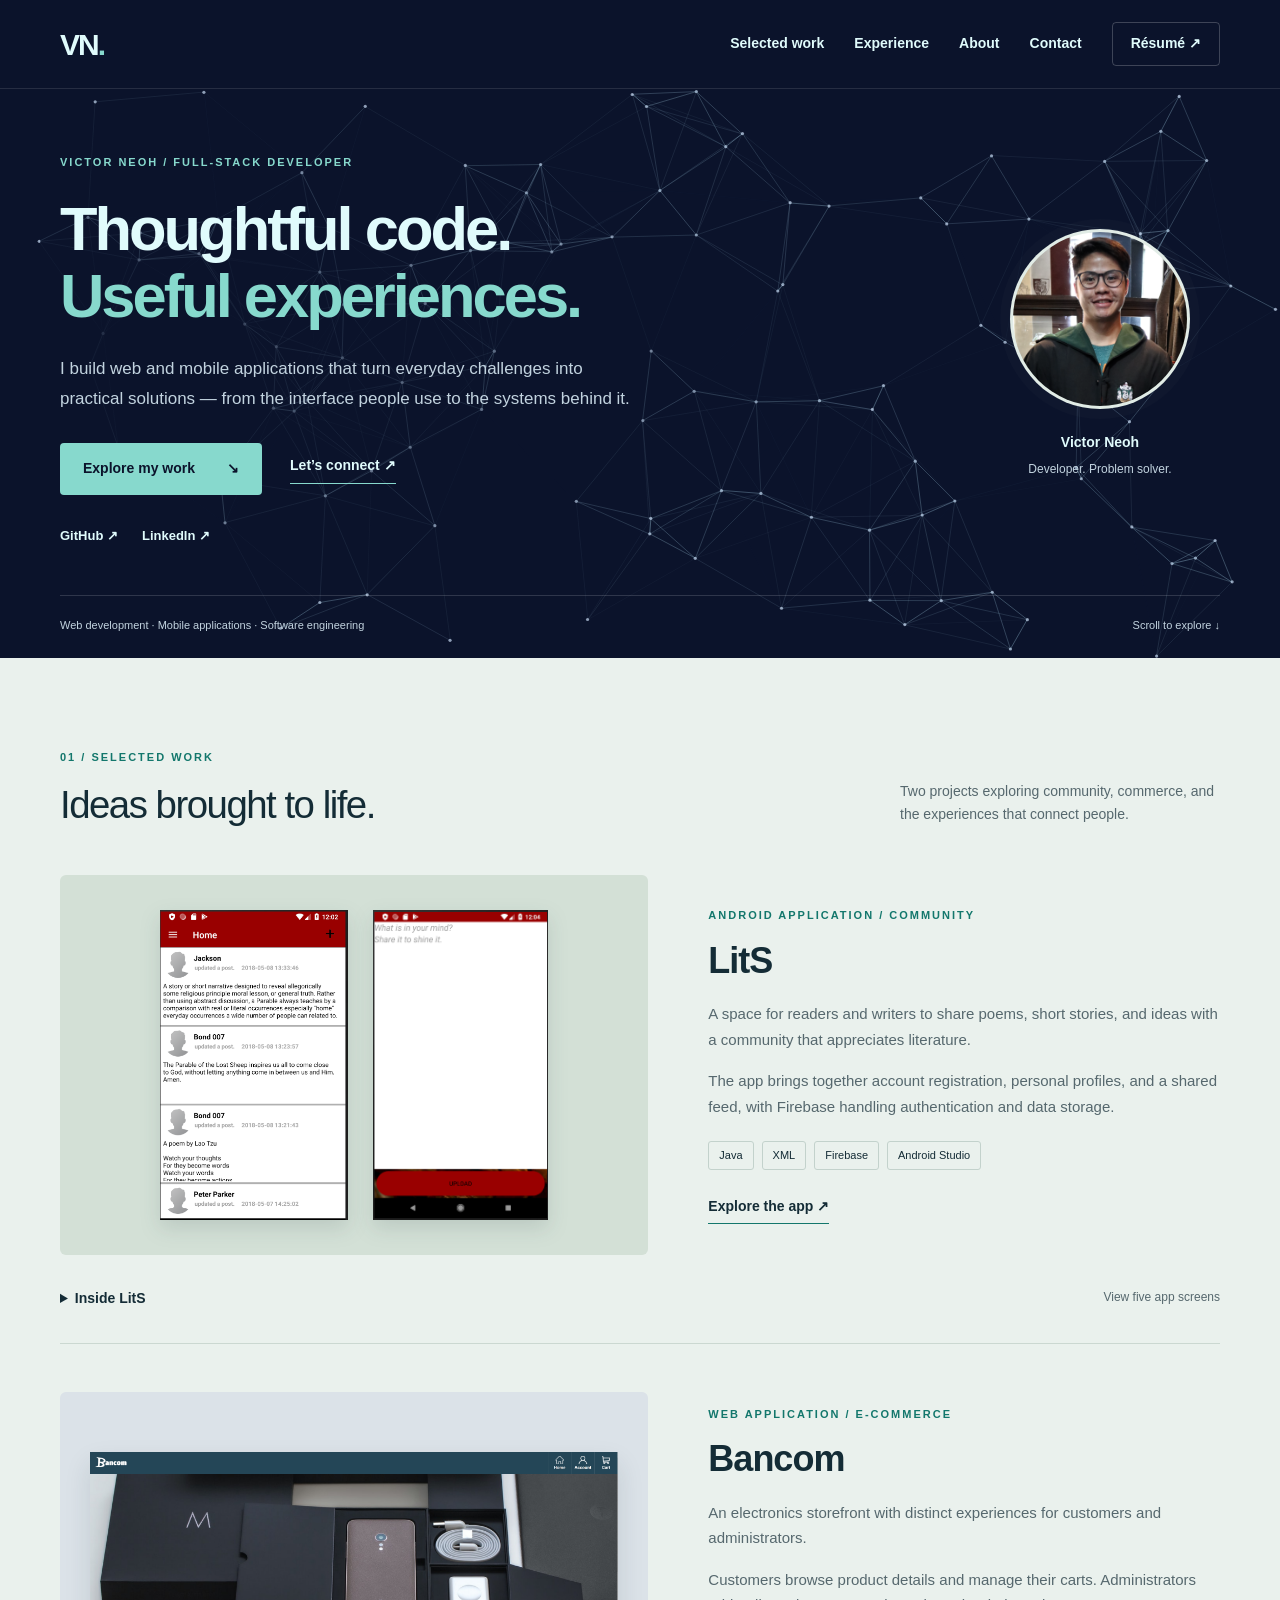
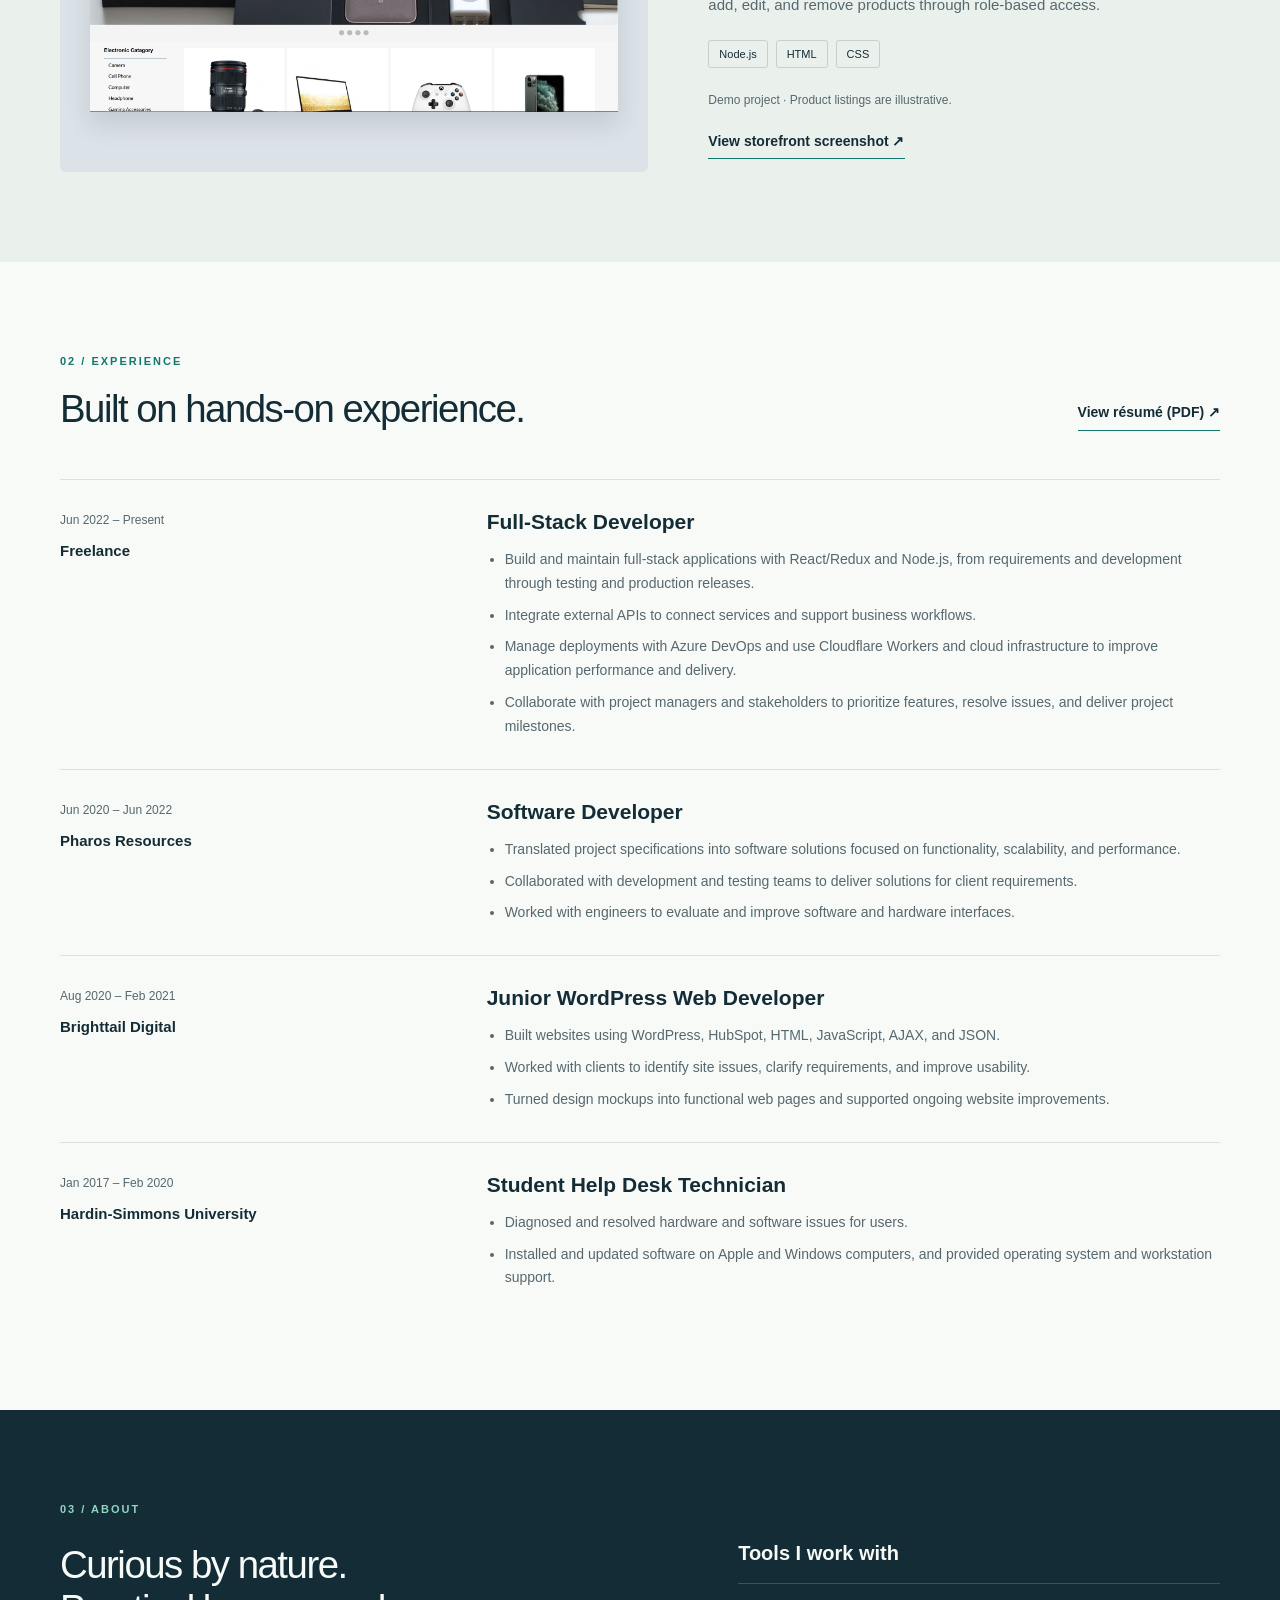
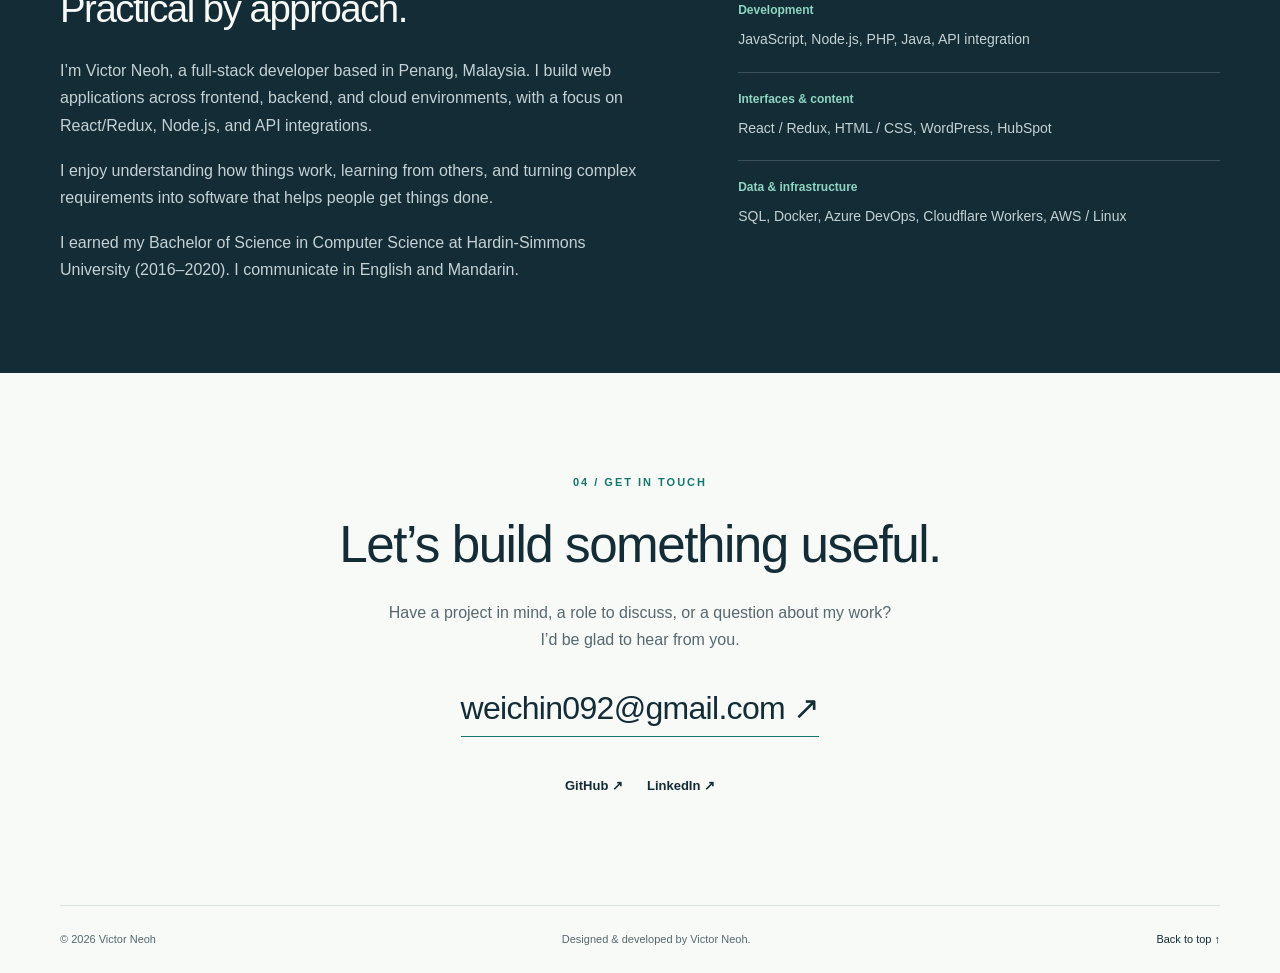
==== commit 4920440e: "Refresh portfolio design, copy, and resume" ====
--- a/index.html
+++ b/index.html
@@ -1,355 +1,64 @@
-<html>
-    <title>Wei Chin</title>
-    <meta content="text/html;charset=utf-8" http-equiv="Content-Type">
-    <meta content="utf-8" http-equiv="encoding">
-    <meta content="width=device-width, initial-scale=1" name="viewport" />
-    <link rel="shortcut icon" type="image/jpg" href="./asset/img/favicon.png"/>
-    <link rel="stylesheet" href="./asset/css/main.css">
-    <link rel="stylesheet" href="./asset/css/media_query.css">
-    <link href="https://fonts.googleapis.com/css?family=Monda&display=swap" rel="stylesheet">
-    <script src="http://ajax.googleapis.com/ajax/libs/jquery/1.7.1/jquery.min.js" type="text/javascript"></script>
-    <script src="asset/js/content.js"></script>
-    <script src="./asset/js/myparticle.js"></script>
-    <head>
-        <div class="topnav">
-            <div id="myLinks">
-                <a class="link" href="#timeline"><p><strong>Experience</strong></p></a>
-                <a class="link" href="#work"><p><strong>Portfolio</strong></p></a>
-                <a class="link" href="#about"><p><strong>About</strong></p></a>
-                <a class="link" href="#contact"><p><strong>Contact</strong></p></a>
-                <a class="link" href="./asset/Wei Chin Neoh Resume.pdf" target="_blank"><p><strong>Resume</strong></p></a>
-            </div>
-                <a href="javascript:void(0);" id="burger-icon">
-                    <div class="burger-img-container"><img class="burger-img"></div>
-                </a>
-          </div>
-        <div id = "menu">
-            <div class="menu-item">
-                <div class="logo-container">
-                    <a href="#intro_section"><img src="./asset/img/icon/logo_transparent1.png" alt=""></a>
-                </div>
-            </div>
-            <div class="menu-item">
-                <a href="#timeline" ><p><strong>Experience</strong></p></a>
-            </div>
-            <div class="menu-item">
-                <a href="#work"><p><strong>Portfolio</strong></p></a>
-            </div>
-            <div class="menu-item">
-                <a href="#about"><p><strong>About</strong></p></a>
-            </div>
-            <div class="menu-item">
-                <a href="#contact"><p><strong>Contact</strong></p></a>
-            </div>
-            <div class="menu-item">
-                <a href="./asset/Wei Chin Neoh Resume.pdf" target="_blank">
-                    <div class="button-container">
-                        <p>
-                            <strong>Resume</strong>
-                        </p>
-                    </div>
-                </a>  
-            </div>
-        </div>
-    </head>
-    <body>
-        <section id = "intro_section">
-                <canvas id ="canvas"></canvas>  
-            <div class ="intro_container">               
-                    <div id = "intro_text"> 
-                        <h1>Victor Neoh</h1>
-                        <h2>Full Stack Developer</h2>
-                        <hr class = "line"></hr>
-                        <div id ="mission">
-                            <h2>Constantly challenge difficulties by making something 
-                                <div class= "stat">
-                                    <span>Stunning</span>
-                                    <span>Astonishing</span>
-                                    <span>Striking </span>
-                                    <span>Extraordinary</span>
-                                    <span>Sublime</span>
-                                <div>
-                            </h2>
-                        </div>
-                        <div id ="icons">
-                            <div class="icon-container">
-                                <a href ="https://github.com/Wneoh" target="_blank">
-                                    <div class="img-container">
-                                        <img class ="icon" src="./asset/img/icon/icon_github.svg" alt="github"> 
-                                    </div>
-                                </a>
-                            </div>
-                            <div class="icon-container">
-                                <a href ="https://www.linkedin.com/in/wei-chin-neoh-10131996/" target="_blank" ><img class ="icon" src="./asset/img/icon/icon_linkedin.svg" alt="linkedIn"></a>
-                            </div>
-                            <div class="icon-container">
-                                <a href ="https://www.facebook.com/wneoh" target="_blank"> <img class ="icon" src="./asset/img/icon/icon_fb.svg" alt="facebook"></a>
-                            </div>
-                        </div>  
-                    </div>      
-                </div>
-        </section>
-        <section id = "about">
-            <div class ="title about-me"><h1>- About Me -</h1></div>
-            <div class = "about_container"> 
-                <div class ="profile_container">
-                        <div class= "profile-image-container"> <img id ="profile_img"> </div>
-                    <div class="me">
-                        <div class="details">
-                            <h3>Aloha brotha and sistha! <strong>Victor</strong> here, allow me to introduce myself.</h3>
-                            <p>Have over 3 years of experience in maintaining existing applications or creating one from scratch. </p>
-                            <p>Lives by "Attitude is everything." and always "100% in everything I do."</p> 
-                            <p>Constantly strive to learn new things and seek advices for improvement in everything.</p> 
-                            <p>Passionate in coding, especially when it involves creating applications that help others to achieve success.</p>
-                            <p>Graduated from Hardin-Simmons University with a bachelor degree of B.S. in Computer Science.</p> 
-                            <p>Feel free to contact me if you need my help or know more about me!</p>
-                        </div>
-                        <a href="#contact"><button id ="contact_button"><span>Contact Me!</span></button></a>
-                    </div>
-                </div>    
-                <div id="chain-container">
-                    <div class="chain"></div>
-                    <div class="chain"></div>
-                    <div class="chain"></div>
-                </div>
-                <div class ="profile_container">
-                    <h3 id="skill">Languages</h3>
-                    <div class= "skills la" >
-                        <ul> 
-                            <li><p>English</p></li>
-                            <li><p>Mandarin</p></li>
-                        </ul>
-                    </div>
-                    <h3 id="skill"> Software Skills</h3>
-                    <div class= "skills">
-                        <ul> 
-                            <li><p>Node.js</p></li>
-                            <li><p>Java</p></li>
-                            <li><p>Aws Linux / Docker</p></li>
-                            <li><p>Python</p></li>
-                            <li><p>Php</p></li>
-                            <li><p>Html/Sass</p></li>
-                            <li><p>Psql/MongoDB</p></li>
-                            <li><p>Bash Script</p></li>
-                            <li><p>RoR</p></li>
-                            <li><p>Wordpress</p></li>
-                        </ul>
-                    </div>
-                </div>
-            </div>
-        </div>
-        </section>
-    <section id="timeline">
-        <div class ="title"><h1>- Experience -</h1></div>
-        <div class="tl-item">
-            <div class="tl-bg"></div>
-            <div class="tl-title">
-                <div>
-                    <h3 class="f2 heading">Jun 2020</h3>
-                    <h3 class="f2 heading">Software Engineer<br>Pharos Resources</h3>
-                </div>
-              <div class="arrow-container">
-                <div class="arrow"></div>
-            </div>
-            </div>
-          
-            <div class="tl-content">
-                <ul class ="work-description">
-                    <li> - Develops information systems by designing, developing, and installing software solutions</li> 
-                    <li> - Determines operational feasibility by evaluating analysis, problem</li> 
-                    <li class="extra-info first"> - Conferring with users, and studying systems flow, data usage, and work processes</li>
-                    <li class="extra-info all"> - Maintaining and improving existing codebases and peer review code changes</li>
-                    <li class="extra-info all"> - Liaising with colleagues to implement technical designs</li>
-                </ul>
-            </div>
-        
-          </div>
-          <div id="chain-container">
-            <div class="chain"></div>
-        </div>
-          <div class="tl-item">
-            <div class="tl-bg"></div>
-            <div class="tl-title">
-                <div>
-                    <h3 class="f2 heading">August 2020 - Feb 2021</h3>
-                    <h3 class="f2 heading">Junior Wordpress Web Developer<br>Brighttail Digital</h3>
-                </div>
-              <div class="arrow-container">
-                <div class="arrow"></div>
-            </div>
-            </div>
-            <div class="tl-content">
-                <ul class ="work-description">
-                    <li> - Designed and built the website front-end</li> 
-                    <li> - Generated WordPress themes and plugins</li> 
-                    <li class="extra-info first"> - Conducted website performance tests</li>
-                    <li class="extra-info all"> - Troubleshoot content issues</li>
-                    <li class="extra-info all"> - Helped formulate an effective, responsive design and turning it into a working theme and plugin.</li>
-                </ul>
-            </div>
-        
-          </div>
-          <div id="chain-container">
-            <div class="chain"></div>
-        </div>
-          <div class="tl-item">
-            <div class="tl-bg"></div>
-            <div class="tl-title">
-                <div>
-                    <h3 class="f2 heading">Jan 2017 – Feb 2020</h3>
-                    <h3 class="f2 heading">Student Help Desk Technician<br>Hardin-Simmons University</h3>
-                </div>
-              <div class="arrow-container">
-                <div class="arrow"></div>
-            </div>
-            </div>
-            <div class="tl-content">
-                <ul class ="work-description">
-                    <li> - Troubleshoot, diagnosed and resolved technical hardware and software issues</li> 
-                    <li> - Installed or updated software on user's computers</li> 
-                    <li class="extra-info first"> -  Assisted customers with Apple and Windows operating systems</li>
-                    <li class="extra-info all"> - Provided excellent customer service to campus users via
-                        phone, email and chat
-                        </li>
-                </ul>
-            </div>
-        
-          </div>
-          <div id="chain-container">
-            <div class="chain"></div>
-        </div>
-          <div class="tl-item">
-            <div class="tl-bg"></div>
-            <div class="tl-title">
-                <div>
-                    <h3 class="f2 heading">June 2019– July 2019</h3>
-                    <h3 class="f2 heading">Front-End Web Developer Intern<br>Funeral Directors Life Insurance</h3>
-                </div>
-              <div class="arrow-container">
-                <div class="arrow"></div>
-            </div>
-            </div>
-            <div class="tl-content">
-                <ul class ="work-description">
-                    <li> - Taking projects from start to finish (concepts, mockups,
-                        development, deployment, maintenance)
-                    </li> 
-                    <li> - Installed or updated software on user's computers</li> 
-                    <li class="extra-info all"> - Developing mobile-friendly, web-based experiences accurate to
-                        designs and company expectations</li>
-                    <li class="extra-info all"> - Maintaining and improving existing codebases and peer review code changes</li>
-                </ul>
-            </div>
-        
-          </div>
-      </section>
-      <section id = "work">
-        <div class ="title"><h1>- Portfolio -</h1></div>
-        <div class = "work-container">
-            <div class = "work-project">
-                <div class="gallery-con">
-                    <img class="work-img" src="./asset/img/work/LitS/loginpage.PNG" alt="Lits" style="width:100%;max-width:300px">
-                </div>
-                <div class="modal">
-                    <span class="close">&times;</span>
-                    <div class ="modal-content-con">
-                        <div class ="modal-section">
-                        <div class="work-pic">
-                            <img class="modal-pic">
-                            <div class="caption"></div>
-                        </div>
-                            <div class="description">
-                                <p><Strong>Login Page</Strong></p> 
-                                <p>LitS uses a platform tool called Firebase to operate authentication and database function.</p>
-                            </div>
-                        </div>
-                    </div>
-                    <div class ="modal-content-con">
-                        <div class ="modal-section">
-                        <div class="work-pic">
-                            <img class = "modal-pic" src="./asset/img/work/LitS/resgisterpage.PNG" alt="Register Page">
-                            <div class="caption"></div>
-                        </div>
-                            <div class="description"><p><strong>Register Page</strong></p>
-                                <p> These information will be store in the database at Firebase. </p>
-                                <p>Email will be check in the database to ensure that there is no duplication.</p> 
-                            </div>
-                        </div>
-                    </div>
-                    <div class ="modal-content-con">
-                        <div class ="modal-section">
-                        <div class="work-pic">
-                            <img class = "modal-pic" src="./asset/img/work/LitS/setup_profile.PNG" alt="Setup Profile Page">
-                            <div class="caption"></div>
-                        </div>
-                            <div class="description">
-                                <p><strong>Setup Page</strong></p>
-                                <p>After registered, user will be directed to create a profile for themselves.</p>
-                                <p>Information that required to set up a profile: Profile Picture, Username, Full Name, Country and Gender.</p> 
-                                <p>These information will also be store in Firebase.</p>
-                            </div>
-                        </div>
-                    </div>
-                    <div class ="modal-content-con">
-                        <div class ="modal-section">
-                        <div class="work-pic">
-                            <img class = "modal-pic" src="./asset/img/work/LitS/homepage.PNG" alt="Home Page">
-                            <div class="caption"></div>
-                        </div>
-                            <div class="description"><p>
-                                <strong>Home Page</strong></p>
-                                <p>Home Page will display all the posts that have been posted by other user regardless of wherether you are following the other users or not.</p> 
-                            </div>
-                        </div>
-                    </div>
-                    <div class ="modal-content-con">
-                        <div class ="modal-section">
-                        <div class="work-pic">
-                            <img class = "modal-pic" src="./asset/img/work/LitS/addpost.PNG" alt="Add Post Page">
-                            <div class="caption"></div>
-                        </div>
-                            <div class="description"><p><strong>Add Post Page</strong> </p>
-                                <p>Once user post whatever they want to share like a favorite poem, a short story or an idiom, the post will appear in the home page.</p> 
-                            </div>
-                        </div>
-                    </div>
-                </div>
-                <div class="main-description">
-                    <h2 class="project-title">LitS</h2>
-                    <p>LitS is an android application that helps people who love reading or writing to share their works to a community/group who know to appreciate their works. The main purpose of this application is to build a strong community that focus on literature.</p> 
-                    <p>Tools:<strong> Android Studio, Firebase </strong></p>
-                    <p>Programming Language: <strong> XML, Java</strong> </p>
-                    <p>Click on the image for more information.</p>   
-                </div>
-            </div>
-            <div class = "work-project">
-                <div class="gallery-con">
-                    <a href="http://bancom-env.eba-zqunyhjf.ap-southeast-1.elasticbeanstalk.com/">
-                    <img class="work-img" src="./asset/img/work/Bancom/bancom1.PNG" alt="Bancom" style="width:100%;max-width:100%">
-                </a>
-                </div>
-                <div class="main-description">
-                    <h2 class="project-title">Bancom</h2>
-                    <p>Bancom is a web-based e-commerce application that sells different types of electronics.</p>
-                    <p>Bancom has a role-based system thats distinguishes between user and admin.</p>
-                    <p>Admin in Bancom is allowed to delete, add or edit a product. While user is allowed to view product's detail, add, edit and update a cart.</p>
-                    <p>With the role-based system feature, Bancom helps admin to manage products efficiently. </p>
-                    <p>Tools:<strong> Visual Studio</strong></p>
-                    <p>Programming Language: <strong>Html, Css, Node.js</strong> </p>
-                    <p>Click on the image for production website.</p>   
-                    <p>Products on the website are just for placeholder purposes.</p>
-                </div>
-            </div>
-        </div>
-    </section>
-    <section id = "contact">
-        <div class ="title"><h1>- Contact-</h1></div>
-        <div class = "contact-container">
-            <div class="contact-content"> 
-                <h2>If you need help or source code for my projects, feel free to contact me!</h2>
-                <a href="mailto:weichin092@gmail.com"><button id ="contact_button"><h2>Contact<br>Victor</h2></button></a>
-            </div>
-        </div>
-    </section>
-    </body>
-</html>+<!DOCTYPE html>
+<html lang="en">
+<head>
+  <meta charset="utf-8">
+  <meta name="viewport" content="width=device-width, initial-scale=1">
+  <meta name="description" content="Victor Neoh — full-stack developer. Explore web and Android projects, software engineering experience, and contact details.">
+  <meta name="theme-color" content="#142c36">
+  <title>Victor Neoh | Full-Stack Developer</title>
+  <link rel="icon" href="./asset/img/favicon.png">
+  <link rel="stylesheet" href="./asset/css/main.css">
+  <link rel="stylesheet" href="./asset/css/media_query.css">
+  <script src="./asset/js/content.js" defer></script><script src="./asset/js/myparticle.js" defer></script>
+</head>
+<body>
+<a class="skip-link" href="#main">Skip to content</a>
+<header class="site-header">
+  <div class="container header-inner">
+    <a class="brand" href="#intro_section" aria-label="Victor Neoh, home">VN<span>.</span></a>
+    <button class="menu-toggle" aria-controls="navigation" aria-expanded="false" hidden>Menu <span aria-hidden="true">☰</span></button>
+    <nav id="navigation" aria-label="Main navigation">
+      <a href="#work">Selected work</a><a href="#timeline">Experience</a><a href="#about">About</a><a href="#contact">Contact</a>
+      <a class="nav-resume" href="./asset/Victor-Neoh-Resume.pdf" target="_blank" rel="noopener">Résumé <span aria-hidden="true">↗</span><span class="sr-only"> (PDF, opens in a new tab)</span></a>
+    </nav>
+  </div>
+</header>
+<main id="main">
+<div class="hero-background"><canvas id="canvas" aria-hidden="true"></canvas><section class="hero container" id="intro_section" aria-labelledby="hero-title">
+  <div class="hero-copy">
+    <p class="eyebrow">Victor Neoh / Full-stack developer</p>
+    <h1 id="hero-title">Thoughtful code.<br><span>Useful experiences.</span></h1>
+    <p class="hero-description">I build web and mobile applications that turn everyday challenges into practical solutions — from the interface people use to the systems behind it.</p>
+    <div class="actions"><a class="button primary" href="#work">Explore my work <span aria-hidden="true">↘</span></a><a class="text-link" href="#contact">Let’s connect <span aria-hidden="true">↗</span></a></div>
+    <div class="hero-links"><a href="https://github.com/Wneoh" target="_blank" rel="noopener">GitHub ↗</a><a href="https://www.linkedin.com/in/wei-chin-neoh-10131996/" target="_blank" rel="noopener">LinkedIn ↗</a></div>
+  </div>
+  <figure class="portrait"><div class="portrait-frame"><img src="./asset/img/profile1.png" alt="Victor Neoh" fetchpriority="high"></div><figcaption><span>Victor Neoh</span><span>Developer. Problem solver.</span></figcaption></figure>
+  <div class="hero-bottom"><span>Web development · Mobile applications · Software engineering</span><a href="#work">Scroll to explore ↓</a></div>
+</section>
+</div><section class="section work-section" id="work" aria-labelledby="work-title"><div class="container">
+  <div class="section-heading"><div><p class="eyebrow">01 / Selected work</p><h2 id="work-title">Ideas brought to life.</h2></div><p>Two projects exploring community, commerce, and the experiences that connect people.</p></div>
+  <article class="project"><div class="project-visual lits-visual"><img src="./asset/img/work/LitS/homepage.PNG" alt="LitS community feed" loading="lazy"><img src="./asset/img/work/LitS/addpost.PNG" alt="LitS post creation screen" loading="lazy"></div><div class="project-copy"><p class="eyebrow">Android application / Community</p><h3>LitS</h3><p>A space for readers and writers to share poems, short stories, and ideas with a community that appreciates literature.</p><p>The app brings together account registration, personal profiles, and a shared feed, with Firebase handling authentication and data storage.</p><ul class="tags" aria-label="LitS technologies"><li>Java</li><li>XML</li><li>Firebase</li><li>Android Studio</li></ul><a class="text-link" href="#lits-details">Explore the app <span aria-hidden="true">↗</span></a></div></article>
+  <details id="lits-details" class="project-details"><summary>Inside LitS <span>View five app screens</span></summary><div class="screen-gallery">
+    <figure><img src="./asset/img/work/LitS/loginpage.PNG" alt="LitS sign-in screen" loading="lazy"><figcaption><h4>Sign in</h4><p>Firebase authentication gives users access to their accounts.</p></figcaption></figure>
+    <figure><img src="./asset/img/work/LitS/resgisterpage.PNG" alt="LitS registration screen" loading="lazy"><figcaption><h4>Create an account</h4><p>Registration checks email addresses to prevent duplicate accounts.</p></figcaption></figure>
+    <figure><img src="./asset/img/work/LitS/setup_profile.PNG" alt="LitS profile setup form" loading="lazy"><figcaption><h4>Make it personal</h4><p>Members add a profile photo, username, and personal details.</p></figcaption></figure>
+    <figure><img src="./asset/img/work/LitS/homepage.PNG" alt="LitS shared community feed" loading="lazy"><figcaption><h4>Discover writing</h4><p>A shared feed displays posts from across the community.</p></figcaption></figure>
+    <figure><img src="./asset/img/work/LitS/addpost.PNG" alt="LitS new post form" loading="lazy"><figcaption><h4>Share a story</h4><p>Members publish their writing directly to the community feed.</p></figcaption></figure>
+  </div></details>
+  <article class="project bancom-project"><div class="project-visual bancom-visual"><img src="./asset/img/work/Bancom/bancom1.PNG" alt="Bancom electronics storefront" loading="lazy"></div><div class="project-copy"><p class="eyebrow">Web application / E-commerce</p><h3>Bancom</h3><p>An electronics storefront with distinct experiences for customers and administrators.</p><p>Customers browse product details and manage their carts. Administrators add, edit, and remove products through role-based access.</p><ul class="tags" aria-label="Bancom technologies"><li>Node.js</li><li>HTML</li><li>CSS</li></ul><p class="project-note">Demo project · Product listings are illustrative.</p><a class="text-link" href="./asset/img/work/Bancom/bancom1.PNG" target="_blank" rel="noopener">View storefront screenshot ↗</a></div></article>
+</div></section>
+<section class="section container" id="timeline" aria-labelledby="experience-title">
+  <div class="section-heading"><div><p class="eyebrow">02 / Experience</p><h2 id="experience-title">Built on hands-on experience.</h2></div><a class="text-link" href="./asset/Victor-Neoh-Resume.pdf" target="_blank" rel="noopener">View résumé (PDF) ↗</a></div>
+  <div class="experience-list">
+    <article class="experience"><div><p class="date">Jun 2022 – Present</p><p class="company">Freelance</p></div><div><h3>Full-Stack Developer</h3><ul><li>Build and maintain full-stack applications with React/Redux and Node.js, from requirements and development through testing and production releases.</li><li>Integrate external APIs to connect services and support business workflows.</li><li>Manage deployments with Azure DevOps and use Cloudflare Workers and cloud infrastructure to improve application performance and delivery.</li><li>Collaborate with project managers and stakeholders to prioritize features, resolve issues, and deliver project milestones.</li></ul></div></article>
+    <article class="experience"><div><p class="date">Jun 2020 – Jun 2022</p><p class="company">Pharos Resources</p></div><div><h3>Software Developer</h3><ul><li>Translated project specifications into software solutions focused on functionality, scalability, and performance.</li><li>Collaborated with development and testing teams to deliver solutions for client requirements.</li><li>Worked with engineers to evaluate and improve software and hardware interfaces.</li></ul></div></article>
+    <article class="experience"><div><p class="date">Aug 2020 – Feb 2021</p><p class="company">Brighttail Digital</p></div><div><h3>Junior WordPress Web Developer</h3><ul><li>Built websites using WordPress, HubSpot, HTML, JavaScript, AJAX, and JSON.</li><li>Worked with clients to identify site issues, clarify requirements, and improve usability.</li><li>Turned design mockups into functional web pages and supported ongoing website improvements.</li></ul></div></article>
+    <article class="experience"><div><p class="date">Jan 2017 – Feb 2020</p><p class="company">Hardin-Simmons University</p></div><div><h3>Student Help Desk Technician</h3><ul><li>Diagnosed and resolved hardware and software issues for users.</li><li>Installed and updated software on Apple and Windows computers, and provided operating system and workstation support.</li></ul></div></article>
+  </div>
+</section>
+<section class="section about-section" id="about" aria-labelledby="about-title"><div class="container about-grid"><div><p class="eyebrow">03 / About</p><h2 id="about-title">Curious by nature.<br>Practical by approach.</h2><p>I’m Victor Neoh, a full-stack developer based in Penang, Malaysia. I build web applications across frontend, backend, and cloud environments, with a focus on React/Redux, Node.js, and API integrations.</p><p>I enjoy understanding how things work, learning from others, and turning complex requirements into software that helps people get things done.</p><p>I earned my Bachelor of Science in Computer Science at Hardin-Simmons University (2016–2020). I communicate in English and Mandarin.</p></div><div class="skills"><h3>Tools I work with</h3><div class="skill-row"><h4>Development</h4><p>JavaScript, Node.js, PHP, Java, API integration</p></div><div class="skill-row"><h4>Interfaces & content</h4><p>React / Redux, HTML / CSS, WordPress, HubSpot</p></div><div class="skill-row"><h4>Data & infrastructure</h4><p>SQL, Docker, Azure DevOps, Cloudflare Workers, AWS / Linux</p></div></div></div></section>
+<section class="section contact-section container" id="contact" aria-labelledby="contact-title"><p class="eyebrow">04 / Get in touch</p><h2 id="contact-title">Let’s build something useful.</h2><p>Have a project in mind, a role to discuss, or a question about my work?<br>I’d be glad to hear from you.</p><a class="contact-email" href="mailto:weichin092@gmail.com">weichin092@gmail.com <span aria-hidden="true">↗</span></a><div class="hero-links"><a href="https://github.com/Wneoh" target="_blank" rel="noopener">GitHub ↗</a><a href="https://www.linkedin.com/in/wei-chin-neoh-10131996/" target="_blank" rel="noopener">LinkedIn ↗</a></div></section>
+</main>
+<footer class="container"><p>© <span id="year">2026</span> Victor Neoh</p><p>Designed & developed by Victor Neoh.</p><a href="#intro_section">Back to top ↑</a></footer>
+</body>
+</html>
--- a/asset/css/main.css
+++ b/asset/css/main.css
@@ -1,763 +1,15 @@
-body {
-    width: 100%;
-}
-#about {
-    width: 100%;
-    padding-bottom: 50px;
-}
-#canvas {
-    position: absolute;
-    /*background-color: rgb(20, 33, 61);*/
-    background-color: #0b132b;
-    z-index: 1;
-}
-/* Intro Section */
-#intro_section {
-    height: 100vh;
-}
-.intro_container {
-    display: flex;
-    justify-content: center;
-    position: relative;
-    top: 50%;
-    transform: translateY(-50%);
-    z-index: 1;
-    pointer-events: none;
-    text-align: center;
-}
-
-#intro_text {
-    line-height: 1.2;
-    max-width: 85%;
-    text-align: center;
-}
-#mission {
-    margin: 0 2vw 0 2vw;
-}
-#mission .big {
-    font-size: 2.5em;
-}
-#intro_text h1 {
-    margin-top: 0px;
-    margin-bottom: 0px;
-    font-size: 7em;
-}
-#intro_text h2 {
-    margin-top: 0px;
-}
-.line {
-    color: #e0fbfc;
-    background: #e0fbfc;
-    width: 8vw;
-    height: 2px;
-    margin-top: 6vh;
-    margin-bottom: 6vh;
-}
-.stat {
-    margin-top: 3vh;
-    text-align: center;
-    display: flex;
-    text-transform: capitalize;
-    justify-content: center;
-    margin-left: 4vw;
-    margin-right: 4vw;
-}
-.stat span {
-    animation: topToBottom 12.5s linear infinite 0s;
-    -ms-animation: topToBottom 12.5s linear infinite 0s;
-    -webkit-animation: topToBottom 12.5s linear infinite 0s;
-    overflow: hidden;
-    position: absolute;
-    text-transform: uppercase;
-    font-size: 2em;
-    opacity: 0;
-}
-.stat span:nth-child(2) {
-    animation-delay: 2.5s;
-    -ms-animation-delay: 2.5s;
-    -webkit-animation-delay: 2.5s;
-}
-.stat span:nth-child(3) {
-    animation-delay: 5s;
-    -ms-animation-delay: 5s;
-    -webkit-animation-delay: 5s;
-}
-.stat span:nth-child(4) {
-    animation-delay: 7.5s;
-    -ms-animation-delay: 7.5s;
-    -webkit-animation-delay: 7.5s;
-}
-.stat span:nth-child(5) {
-    animation-delay: 10s;
-    -ms-animation-delay: 10s;
-    -webkit-animation-delay: 10s;
-}
-
-@-moz-keyframes topToBottom {
-    0% {
-        opacity: 0;
-    }
-    5% {
-        opacity: 0;
-        -moz-transform: translateY(-50px);
-    }
-    12% {
-        opacity: 1;
-        -moz-transform: translateY(0px);
-    }
-    15% {
-        opacity: 1;
-        -moz-transform: translateY(0px);
-    }
-    20% {
-        opacity: 1;
-        -moz-transform: translateY(0px);
-    }
-    25% {
-        opacity: 1;
-        -moz-transform: translateY(0px);
-    }
-    30% {
-        opacity: 0;
-        -moz-transform: translateY(50px);
-    }
-    80% {
-        opacity: 0;
-    }
-    100% {
-        opacity: 0;
-    }
-}
-@-webkit-keyframes topToBottom {
-    0% {
-        opacity: 0;
-    }
-    5% {
-        opacity: 0;
-        -webkit-transform: translateY(-50px);
-    }
-    12% {
-        opacity: 1;
-        -webkit-transform: translateY(0px);
-    }
-    15% {
-        opacity: 1;
-        -webkit-transform: translateY(0px);
-    }
-    20% {
-        opacity: 1;
-        -webkit-transform: translateY(0px);
-    }
-    25% {
-        opacity: 1;
-        -webkit-transform: translateY(0px);
-    }
-    30% {
-        opacity: 0;
-        -webkit-transform: translateY(50px);
-    }
-    80% {
-        opacity: 0;
-    }
-    100% {
-        opacity: 0;
-    }
-}
-@-ms-keyframes topToBottom {
-    0% {
-        opacity: 0;
-    }
-    5% {
-        opacity: 0;
-        -ms-transform: translateY(-50px);
-    }
-    12% {
-        opacity: 1;
-        -ms-transform: translateY(0px);
-    }
-    15% {
-        opacity: 1;
-        -ms-transform: translateY(0px);
-    }
-    20% {
-        opacity: 1;
-        -ms-transform: translateY(0px);
-    }
-    25% {
-        opacity: 1;
-        -ms-transform: translateY(0px);
-    }
-    30% {
-        opacity: 0;
-        -ms-transform: translateY(50px);
-    }
-    80% {
-        opacity: 0;
-    }
-    100% {
-        opacity: 0;
-    }
-}
-#icons {
-    display: flex;
-    justify-content: space-evenly;
-    margin-top: 20vh;
-}
-.icon-container {
-    width: 35px;
-}
-.icon-container img {
-    position: relative;
-    padding: 10px;
-}
-.icon-container img {
-    width: 100%;
-}
-
-#icons a {
-    pointer-events: auto;
-}
-/* menu */
-/* Style the navigation menu */
-.topnav {
-    overflow: hidden;
-    text-align: right;
-}
-
-/* Hide the links inside the navigation menu (except for logo/home) */
-.topnav #myLinks {
-    transition: height 0.2s ease-out;
-    height: 0px;
-    overflow: hidden;
-    background-color: #3a506b;
-}
-.topnav a {
-    position: absolute;
-    z-index: 2;
-    right: 0;
-    padding: 14px 16px;
-}
-
-/* Style navigation menu links */
-.topnav #myLinks a {
-    position: relative;
-    z-index: 2;
-    right: 0;
-    color: white;
-    padding: 14px 16px;
-    text-decoration: none;
-    font-size: 17px;
-    display: block;
-}
-
-/* Style the hamburger menu */
-.topnav .burger-img-container {
-    margin-left: auto;
-    width: 32px;
-    height: 32px;
-}
-.topnav .burger-img {
-    background-image: url("../img/icon/burger-menu.png");
-    width: 100%;
-    height: 100%;
-}
-
-/* top menu */
-#menu {
-    position: fixed;
-    justify-content: flex-end;
-    z-index: 2;
-    opacity: 1;
-    top: 0%;
-    pointer-events: none;
-    transition: top 0.3s;
-    padding: 8px 0px;
-    width: 100%;
-    display: none;
-}
-#menu .menu-item {
-    margin-right: 3em;
-    pointer-events: auto;
-}
-#menu .menu-item a:after {
-    display: block;
-    content: "";
-    border-bottom: #e0fbfc solid 2px;
-    transform: scaleX(0);
-    transition: transform 250ms ease-in-out;
-}
-#menu .menu-item a:hover:after {
-    transform: scaleX(1);
-}
-#menu .menu-item:first-child {
-    margin-right: auto;
-    margin-left: 2em;
-    margin-top: auto;
-    margin-bottom: auto;
-}
-#menu .menu-item .button-container {
-    padding: 0 15px;
-    border: #e0fbfc solid 2px;
-    transition: 0.2s;
-}
-#menu .menu-item p {
-    margin: 10px;
-}
-#menu .menu-item:hover p {
-    color: #ffffff;
-}
-#menu .menu-item:first-child a:after,
-#menu .menu-item:last-child a:after {
-    display: none;
-}
-#menu .menu-item:last-child .button-container {
-    border-radius: 20px;
-}
-#menu .menu-item:last-child .button-container:hover {
-    background-color: #5bc0be;
-}
-#menu .menu-item .button-container:hover p {
-    color: #ffffff;
-}
-#menu .logo-container {
-    width: 100px;
-}
-#menu .logo-container img {
-    width: 100%;
-}
-#menu .menu-item:first-child a:after {
-    display: none;
-}
-
-/* About Section */
-#about {
-    background-color: #5bc0be;
-}
-.about_container {
-    display: flex;
-    flex-direction: column;
-    margin: 0 10px;
-}
-.about-me {
-    margin-bottom: 6.5em;
-}
-.profile_container {
-    width: 100%;
-    border-radius: 20px;
-    position: relative;
-    padding: 20px 0;
-    background-color: #1c2541;
-}
-.profile-image-container {
-    margin: auto;
-    margin-top: -6.5em;
-    width: 200px;
-    height: 200px;
-}
-#profile_img {
-    width: 100%;
-    height: 100%;
-    border-radius: 50%;
-    border: 2px solid #5bc0be;
-    background-image: url("../../asset/img/profile1.png");
-    background-size: cover;
-}
-.me {
-    text-align: center;
-    margin: 35px;
-}
-#contact_button {
-    border: none;
-    cursor: pointer;
-    text-transform: uppercase;
-    background-color: #5bc0be;
-    font-weight: 800;
-    font-size: 18px;
-    padding: 10px 30px;
-}
-
-#contact_button:hover {
-    background-color: #3a506b;
-    transition: 0.2s;
-}
-
-#contact_button span {
-    font-size: 14px;
-    font-weight: bold;
-    color: #e0fbfc;
-}
-
-/* chain */
-#chain-container {
-    display: flex;
-    justify-content: space-around;
-}
-#chain-container .chain {
-    border-left: 10px dotted #333;
-    height: 100px;
-}
-#skill {
-    margin: 20px 0;
-    text-align: center;
-}
-.skills {
-    column-count: 2;
-    min-height: 200px;
-}
-.la {
-    min-height: 55px;
-    max-height: 55px;
-}
-.skills ul,
-.skills ul li:first-of-type p {
-    margin-top: 0px;
-}
-/* Experience section*/
-#timeline {
-    display: flex;
-    flex-direction: column;
-    overflow: hidden;
-    background-color: #3a506b;
-}
-#timeline:hover .tl-item {
-    height: 250px;
-}
-
-.tl-item {
-    transform: translate3d(0, 0, 0);
-    position: relative;
-    margin: 20px 10px;
-    height: 250px;
-    color: #fff;
-    overflow: hidden;
-    transition: width 0.5s ease;
-    border-radius: 20px;
-}
-
-.tl-item:before,
-.tl-item:after {
-    transform: translate3d(0, 0, 0);
-    content: "";
-    position: absolute;
-    left: 0;
-    top: 0;
-    width: 100%;
-    height: 100%;
-    border: 1px solid #3a506b;
-}
-
-.tl-item:after {
-    background: #5bc0be;
-    opacity: 1;
-    transition: opacity 0.5s ease;
-}
-
-.tl-item:before {
-    background: linear-gradient(to bottom, rgba(0, 0, 0, 0) 0%, black 75%);
-    z-index: 1;
-    opacity: 0;
-    transform: translate3d(0, 0, 0) translateX(50%);
-    transition: opacity 0.5s ease, transform 0.5s ease;
-}
-
-.tl-item:hover {
-    height: 250px;
-}
-
-.tl-item:hover:after {
-    opacity: 0;
-}
-
-.tl-item:hover:before {
-    opacity: 1;
-    transform: translate3d(0, 0, 0) translateX(0);
-    transition: opacity 1s ease, transform 1s ease 0.25s;
-}
-
-.tl-item:hover .tl-content {
-    opacity: 1;
-    transform: translateX(0);
-    transition: all 0.75s ease 0.5s;
-}
-.tl-item:hover .tl-title {
-    opacity: 0;
-}
-
-.tl-content {
-    position: relative;
-    z-index: 1;
-    text-align: center;
-    opacity: 0;
-    padding: 0 15px;
-}
-.tl-content .work-description {
-    list-style: none;
-    padding-left: 0;
-}
-.tl-content .work-description li {
-    margin: 15px 0;
-}
-.extra-info {
-    opacity: 0;
-}
-.tl-title {
-    display: flex;
-    position: absolute;
-    top: 50%;
-    left: 50%;
-    transform: translateX(-50%) translateY(-50%);
-    z-index: 1;
-    width: 70%;
-}
-.tl-year p {
-    line-height: 0;
-}
-
-.tl-bg {
-    transform: translate3d(0, 0, 0);
-    position: absolute;
-    width: 100%;
-    height: 100%;
-    top: 0;
-    left: 0;
-    background-color: #0b132b;
-}
-.arrow-container {
-    width: 15px;
-    cursor: pointer;
-    height: 10px;
-    transform: translate3d(0, 0, 0) translateX(25px);
-    position: relative;
-    z-index: 1;
-    text-align: center;
-    margin: 0 1.618em;
-    opacity: 1;
-    right: -20%;
-    margin: auto;
-}
-.arrow {
-    height: 6px;
-    background: #fff;
-    transform: rotate(135deg);
-    transform-origin: 0% 0%;
-    border-radius: 5px;
-}
-.arrow:after {
-    content: "";
-    position: absolute;
-    width: 100%;
-    height: 100%;
-    bottom: 0;
-    left: 100%;
-    border-radius: 5px;
-    background: #fff;
-    transform: rotate(-90deg);
-    transform-origin: 0% 100%;
-}
-
-/*  Work Section */
-#work {
-    height: auto;
-    background-color: #304b7a;
-}
-.work-container {
-    margin: auto;
-    width: 75%;
-    display: flex;
-    justify-content: space-around;
-    flex-flow: column;
-}
-
-.work-project {
-    display: flex;
-    border-bottom: 1px solid aliceblue;
-    margin-bottom: 30px;
-    padding-bottom: 30px;
-}
-.work-project .work-img {
-    cursor: pointer;
-    transition: 0.3s;
-}
-.work-img1 {
-    max-width: 100%;
-}
-
-.work-project img:hover {
-    opacity: 0.7;
-}
-
-.gallery-con {
-    width: 50%;
-    display: block;
-    margin: auto;
-    flex: 1;
-}
-
-.gallery-con img {
-    max-width: 80%;
-    border-radius: 8px;
-    box-shadow: 0 0 16px #333;
-    transition: all 1.5s ease;
-    width: 200px;
-}
-
-.gallery-con img:hover {
-    box-shadow: 0 0 32px #333;
-}
-.modal {
-    display: none;
-    position: fixed;
-    z-index: 2;
-    padding-top: 100px;
-    left: 0;
-    top: 0;
-    width: 100%;
-    height: 100%;
-    overflow: auto;
-    background-color: rgba(0, 0, 0, 0.9);
-    flex-direction: column;
-    opacity: 1;
-    transition: 0.3s;
-}
-
-.modal-pic {
-    margin: auto;
-    display: block;
-    max-width: 700px;
-    width: 200px;
-}
-.close {
-    position: fixed !important;
-}
-
-.description {
-    padding-left: 15%;
-}
-.modal-section {
-    display: flex;
-}
-.modal-content-con {
-    margin: auto;
-    width: 70%;
-}
-.caption {
-    margin: auto;
-    display: block;
-    width: 80%;
-    max-width: 700px;
-    text-align: center;
-    color: #ccc;
-    padding: 10px 0;
-    height: 150px;
-}
-.modal-pic,
-.caption {
-    animation-name: zoom;
-    animation-duration: 0.6s;
-}
-.main-description {
-    margin-left: 10%;
-    flex: 3;
-}
-
-.project-title {
-    text-align: center;
-}
-
-.description {
-    color: #c2dfe3;
-}
-@keyframes zoom {
-    from {
-        transform: scale(0);
-    }
-    to {
-        transform: scale(1);
-    }
-}
-
-/* The Close Button */
-.close {
-    position: absolute;
-    top: 15px;
-    right: 35px;
-    color: #f1f1f1;
-    font-size: 40px;
-    font-weight: bold;
-    transition: 0.3s;
-}
-
-.close:hover,
-.close:focus {
-    color: #bbb;
-    text-decoration: none;
-    cursor: pointer;
-}
-
-/* 100% Image Width on Smaller Screens */
-@media only screen and (max-width: 700px) {
-    .modal-content {
-        width: 100%;
-    }
-}
-
-/*Contact information*/
-#contact {
-    background-color: #008683;
-}
-
-.contact-container {
-    width: 100%;
-    height: 80%;
-}
-
-.contact-content {
-    text-align: center;
-}
-.contact-content a {
-    width: 50%;
-}
-
-a {
-    text-decoration: none;
-    pointer-events: stroke;
-}
-
-p {
-    color: #c2dfe3;
-    font-size: 18px;
-}
-
-h1 {
-    color: #e0fbfc;
-}
-
-h2 {
-    color: #e0fbfc;
-}
-h3 {
-    color: #e0fbfc;
-}
-html,
-body {
-    height: 100%;
-    margin: 0;
-}
-
-html {
-    scroll-behavior: smooth;
-}
-.title {
-    width: auto;
-    height: fit-content;
-    margin-top: 0px;
-    display: flex;
-    justify-content: center;
-}
-h1 {
-    font-size: 40px;
-}
-
-* {
-    font-family: "Monda", sans-serif;
-}
+:root{--ink:#142c36;--muted:#56686e;--accent:#13776c;--paper:#f8faf8;--line:#d9e2df;--soft:#eaf1ed}*{box-sizing:border-box}html{scroll-behavior:smooth;scroll-padding-top:100px}body{margin:0;background:var(--paper);color:var(--ink);font-family:Arial,Helvetica,sans-serif;font-size:16px;line-height:1.7}a{color:inherit;text-decoration:none}button{font:inherit}img{max-width:100%;display:block}h1,h2,h3,h4,p,figure{margin:0}h1,h2,h3,h4{line-height:1.15}p{color:var(--muted)}a,button,summary{-webkit-tap-highlight-color:transparent}a:focus-visible,button:focus-visible,summary:focus-visible{outline:3px solid var(--accent);outline-offset:6px}a:hover{color:var(--accent)}.container{width:min(1160px,calc(100% - 96px));margin-inline:auto}.site-header{position:sticky;top:0;background:rgba(248,250,248,.97);border-bottom:1px solid var(--line);z-index:10}.header-inner{height:88px;display:flex;align-items:center;justify-content:space-between}.brand{font-size:30px;font-weight:800;letter-spacing:-2px}.brand span{color:var(--accent)}nav{display:flex;align-items:center;gap:30px;font-size:14px;font-weight:600}.nav-resume{border:1px solid var(--line);padding:9px 18px;border-radius:4px}.hero{display:grid;grid-template-columns:1.5fr 1fr;gap:50px 70px;padding-top:84px}.eyebrow{text-transform:uppercase;letter-spacing:2px;font-size:11px;font-weight:700;color:var(--accent);margin-bottom:24px}h1{font-size:clamp(44px,4.8vw,66px);letter-spacing:-3px;line-height:1.09;font-weight:600}h1 span{color:var(--accent)}.hero-description{font-size:18px;max-width:530px;margin-top:28px;line-height:1.8}.actions{display:flex;gap:28px;align-items:center;margin-top:34px}.button{display:inline-flex;justify-content:center;gap:32px;padding:14px 23px;border-radius:4px;font-size:14px;font-weight:600}.primary{background:var(--ink);color:white}.primary:hover{background:var(--accent);color:white}.text-link{font-size:14px;font-weight:600;border-bottom:1px solid var(--accent);padding-bottom:5px;display:inline-block}.hero-links{display:flex;gap:24px;margin-top:30px;font-size:13px;font-weight:600}.portrait{padding-top:8px;align-self:center}.portrait-frame{background:#dce9e2;border-radius:150px 150px 8px 8px;overflow:hidden;height:365px}.portrait img{width:100%;height:100%;object-fit:cover;object-position:center 30%}.portrait figcaption{display:flex;justify-content:space-between;gap:12px;font-size:11px;margin-top:16px;color:var(--muted)}.portrait figcaption span:first-child{font-weight:700;color:var(--ink)}.hero-bottom{grid-column:1/-1;border-top:1px solid var(--line);padding:24px 0 30px;display:flex;justify-content:space-between;font-size:11px;color:var(--muted)}.section{padding-top:90px;padding-bottom:90px}.work-section{background:var(--soft)}.section-heading{display:flex;align-items:end;justify-content:space-between;gap:40px;margin-bottom:48px}.section-heading .eyebrow{margin-bottom:16px}h2{font-size:clamp(30px,3vw,42px);font-weight:500;letter-spacing:-1.5px}.section-heading>p{max-width:320px;font-size:14px}.project{display:grid;grid-template-columns:1.15fr 1fr;gap:60px;align-items:center}.project-visual{height:380px;overflow:hidden;border-radius:6px;display:flex;align-items:center;justify-content:center}.lits-visual{background:#d3e0d6;gap:25px;padding:35px}.lits-visual img{height:100%;width:auto;max-width:45%;object-fit:contain;filter:drop-shadow(0 8px 10px #142c3620)}.project-copy .eyebrow{margin-bottom:15px}.project-copy h3{font-size:36px;letter-spacing:-1px;margin-bottom:20px}.project-copy p:not(.eyebrow){font-size:15px;margin-bottom:16px}.tags{display:flex;gap:8px;flex-wrap:wrap;list-style:none;padding:0;margin:22px 0}.tags li{font-size:11px;padding:4px 10px;border:1px solid #c3d2cc;border-radius:3px}.project-details{border-bottom:1px solid #cbd8d1;margin:22px 0 48px;padding:0 0 22px}summary{cursor:pointer;font-size:14px;font-weight:600;padding:10px 0}summary span{float:right;font-size:12px;font-weight:400;color:var(--muted)}.screen-gallery{display:grid;grid-template-columns:repeat(5,1fr);gap:24px;margin-top:24px}.screen-gallery img{height:270px;object-fit:contain;margin:auto}.screen-gallery h4{font-size:14px;margin:18px 0 8px}.screen-gallery p{font-size:12px}.bancom-visual{background:#dbe2e8;padding:30px}.bancom-visual img{width:100%;box-shadow:0 12px 24px #142c3620}.project-copy .project-note{font-size:12px!important}.experience{display:grid;grid-template-columns:1fr 2fr;gap:60px;padding:30px 0;border-top:1px solid var(--line)}.date{font-size:12px;margin-bottom:8px}.company{font-size:15px;font-weight:600;color:var(--ink)}.experience h3{font-size:21px;font-weight:600}.experience ul{padding-left:18px;color:var(--muted);font-size:14px;margin-bottom:0}.experience li+li{margin-top:8px}.about-section{background:var(--ink);color:#f8faf8}.about-section p{color:#c4d2d5}.about-section .eyebrow{color:#8fd5c2}.about-grid{display:grid;grid-template-columns:1.2fr 1fr;gap:100px}.about-grid h2{margin-bottom:26px}.about-grid p+p{margin-top:18px}.skills{padding-top:42px}.skills h3{font-size:20px;margin-bottom:18px}.skill-row{padding:20px 0;border-top:1px solid #3c5159}.skill-row h4{font-size:12px;color:#8fd5c2;margin-bottom:10px}.skill-row p{font-size:14px}.contact-section{text-align:center;padding-top:100px;padding-bottom:100px}.contact-section h2{font-size:clamp(34px,4vw,52px);margin-bottom:24px}.contact-email{font-size:clamp(20px,3vw,32px);letter-spacing:-.7px;display:inline-block;border-bottom:1px solid var(--accent);margin-top:28px}.contact-section .hero-links{justify-content:center}footer{border-top:1px solid var(--line);display:flex;justify-content:space-between;gap:20px;padding-top:24px;padding-bottom:24px;font-size:11px}.skip-link{position:fixed;top:-100px;left:16px;z-index:30;background:var(--ink);color:white;padding:10px}.skip-link:focus{top:10px}.sr-only{position:absolute;width:1px;height:1px;overflow:hidden;clip-path:inset(50%)}.menu-toggle{background:none;border:1px solid var(--line);padding:8px 12px;border-radius:4px;color:var(--ink)}
+/* The original interactive spider-web background, behind the refreshed hero. */
+.hero-background{position:relative;isolation:isolate;background:#0b132b;color:#e0fbfc;overflow:hidden}
+#canvas{position:absolute;inset:0;width:100%;height:100%;pointer-events:none;z-index:-1}
+.hero-background .hero{position:relative}
+.hero-background .eyebrow,.hero-background h1 span{color:#87d9cd}
+.hero-background .hero-description,.hero-background .portrait figcaption,.hero-background .hero-bottom{color:#c2d3df}
+.hero-background .portrait figcaption span:first-child{color:#e0fbfc}
+.hero-background .hero-bottom{border-color:#ffffff26}
+.hero-background .primary{background:#87d9cd;color:#0b132b}
+.hero-background .primary:hover{background:#b2eee4}
+.hero-background a:hover{color:#87d9cd}
+.hero-background .primary:hover{color:#0b132b}
+.hero-background .text-link{border-color:#87d9cd}
+.hero-background a:focus-visible{outline-color:#87d9cd}
--- a/asset/css/media_query.css
+++ b/asset/css/media_query.css
@@ -1,160 +1,41 @@
-/* Extra small devices (phones, 600px and down) */
-@media only screen and (max-width: 600px) {
-    #menu p {
-        font-size: 14px;
-    }
-    #intro_text {
-        font-size: 10px;
-    }
-    #intro_text h1 {
-        font-size: 4.8em;
-    }
-    #intro_text h2 {
-        font-size: 1.8em;
-    }
-    #intro_section {
-        height: 100vh;
-    }
-    #canvas {
-        height: 100vh;
-        width: 100%;
-    }
-    .profile-image-container {
-        width: 150px;
-        height: 150px;
-    }
-
-    h3 {
-        font-size: 1em;
-    }
-
-    p {
-        font-size: 14px;
-    }
+@media(max-width:1000px){.container{width:calc(100% - 64px)}nav{gap:20px}.hero{gap:40px;padding-top:60px}.portrait-frame{height:320px}.portrait figcaption{flex-direction:column;gap:0}.project{gap:32px}.project-visual{height:330px}.about-grid{gap:50px}.screen-gallery{grid-template-columns:repeat(3,1fr)}h1{letter-spacing:-2px}}
+@media(min-width:761px){.menu-toggle:not([hidden]){display:none}}
+@media(max-width:760px){.container{width:calc(100% - 40px)}.header-inner{min-height:74px;height:auto;flex-wrap:wrap;padding-block:15px;gap:12px}nav{width:100%;flex-wrap:wrap;gap:12px 20px;font-size:13px;padding-bottom:8px}.js nav{display:none}.js nav.is-open{display:flex}.js .menu-toggle{display:block}.hero{grid-template-columns:1fr;padding-top:46px;gap:40px}.hero-copy{max-width:560px}h1{font-size:clamp(40px,8.5vw,58px)}.hero-description{font-size:16px}.portrait{width:min(340px,100%);justify-self:center;padding-top:0}.portrait-frame{height:330px}.portrait figcaption{flex-direction:row;font-size:10px}.hero-bottom{gap:20px;font-size:10px;align-items:start}.hero-bottom span{max-width:230px}.hero-bottom a{white-space:nowrap}.section{padding-block:60px}.section-heading{display:block;margin-bottom:32px}.section-heading>p,.section-heading>.text-link{margin-top:20px}.project{grid-template-columns:1fr;gap:28px}.project-visual{height:330px}.project-copy h3{font-size:30px}.project-details{margin-bottom:36px}.screen-gallery{grid-template-columns:repeat(2,minmax(0,1fr));gap:24px 16px}.screen-gallery img{height:240px}.experience{grid-template-columns:1fr;gap:18px;padding-block:25px}.experience h3{font-size:20px}.about-grid{grid-template-columns:1fr;gap:16px}.skills{padding-top:20px}footer{flex-wrap:wrap;gap:8px 20px}footer p:nth-child(2){order:3;width:100%}footer>a{margin-left:auto}.actions{gap:20px}.button{gap:16px;padding-inline:18px}summary span{font-size:11px}.contact-section p br{display:none}}
+@media(prefers-reduced-motion:reduce){html{scroll-behavior:auto}*,*::before,*::after{animation:none!important;transition:none!important}}
+/* A quieter portrait and a clearer hierarchy for the introduction. */
+.site-header{background:#0b132b;color:#e0fbfc;border-bottom-color:#ffffff1c}
+.site-header .brand span{color:#87d9cd}
+.site-header a:hover{color:#87d9cd}
+.site-header .nav-resume,.site-header .menu-toggle{border-color:#ffffff35;color:#e0fbfc}
+.site-header a:focus-visible,.site-header button:focus-visible{outline-color:#87d9cd}
+.hero{grid-template-columns:minmax(0,1fr) 240px;column-gap:80px;padding-top:64px;row-gap:40px}
+.hero-copy{max-width:680px}
+.hero-description{max-width:570px;font-size:17px;margin-top:24px}
+.hero .portrait{width:220px;justify-self:center;padding:0;text-align:center}
+.hero .portrait-frame{width:180px;height:180px;margin-inline:auto;border-radius:50%;border:3px solid #ffffff25;box-shadow:0 0 0 10px #ffffff04}
+.hero .portrait img{object-position:center 28%}
+.hero .portrait figcaption{flex-direction:column;gap:4px;font-size:12px;margin-top:22px}
+.hero .portrait figcaption span:first-child{font-size:14px}
+.hero .actions{margin-top:28px}
+.hero .hero-links{margin-top:22px}
+.hero .hero-bottom{padding-top:20px;padding-bottom:24px}
+.hero-copy{position:relative}
+.hero-copy::before{content:"";position:absolute;inset:-20px;z-index:-1;background:radial-gradient(ellipse at left,#0b132be8,transparent 80%);pointer-events:none}
+nav a:not(.nav-resume){padding-block:10px}
+.hero-links a{padding-block:8px}
+@media(max-width:1000px){.hero{grid-template-columns:minmax(0,1fr) 190px;column-gap:32px}.hero .portrait{width:190px}.hero .portrait-frame{width:150px;height:150px}.hero h1{font-size:clamp(38px,5.3vw,54px)}}
+@media(max-width:760px){
+  .hero{grid-template-columns:1fr;padding-top:30px;gap:26px}
+  .hero .portrait{grid-row:1;width:100%;display:flex;align-items:center;gap:16px;text-align:left;justify-self:start}
+  .hero .portrait-frame{width:64px;height:64px;flex:0 0 64px;margin:0;box-shadow:none;border-width:2px}
+  .hero .portrait figcaption{margin:0;gap:3px;font-size:11px}
+  .hero .portrait figcaption span:first-child{font-size:14px}
+  .hero .eyebrow{font-size:10px;letter-spacing:1.5px;margin-bottom:18px}
+  .hero h1{font-size:clamp(36px,7.6vw,54px);letter-spacing:-1.8px}
+  .hero .hero-description{font-size:15px;line-height:1.75;margin-top:20px}
+  .hero .actions{gap:22px;margin-top:24px}
+  .hero .hero-links{margin-top:14px}
+  .hero .hero-bottom{gap:16px;font-size:10px;padding-top:16px;padding-bottom:20px}
+  .hero .hero-bottom span{max-width:200px}
 }
-@media only screen and (min-width: 400px) {
-    .tl-item {
-        margin: 20px 35px;
-    }
-}
-@media only screen and (min-width: 486px) {
-    .first {
-        opacity: 1;
-    }
-}
-/* Small devices (portrait tablets and large phones, 600px and up) */
-@media only screen and (min-width: 600px) {
-    #menu p {
-        font-size: 16px;
-    }
-    #intro_text {
-        font-size: 12px;
-    }
-    #intro_text h1 {
-        font-size: 5em;
-    }
-    #intro_text h2 {
-        font-size: 2em;
-    }
-    .profile-image-container {
-        width: 170px;
-        height: 170px;
-    }
-    .about_container {
-        margin: 0 30px;
-    }
-    h3 {
-        font-size: 1.2em;
-    }
-    p {
-        font-size: 16px;
-    }
-    .tl-item {
-        margin: 20px 55px;
-    }
-}
-
-/* Medium devices (landscape tablets, 768px and up) */
-@media only screen and (min-width: 768px) {
-    .about_container {
-        margin: 0 40px;
-    }
-    .tl-item {
-        margin: 20px 85px;
-    }
-}
-
-/* Large devices (laptops/desktops, 992px and up) */
-@media only screen and (min-width: 992px) {
-    #menu p {
-        font-size: 18px;
-    }
-    #intro_text {
-        font-size: 14px;
-    }
-    #intro_text h1 {
-        font-size: 5em;
-    }
-    #intro_text h2 {
-        font-size: 2em;
-    }
-    .profile-image-container {
-        width: 200px;
-        height: 200px;
-    }
-    .about_container {
-        margin: 0 50px;
-    }
-    h3 {
-        font-size: 1.4em;
-    }
-    p {
-        font-size: 18px;
-    }
-
-    #about,
-    #timeline,
-    #work {
-        padding-bottom: 100px;
-    }
-    .tl-item {
-        margin: 20px 105px;
-    }
-    .all {
-        opacity: 1;
-    }
-    #chain-container .chain {
-        border-left: 15px dotted #333;
-        height: 140px;
-    }
-
-    #menu {
-        display: flex;
-    }
-    .topnav {
-        display: none;
-    }
-}
-
-/* Extra large devices (large laptops and desktops, 1200px and up) */
-@media only screen and (min-width: 1200px) {
-    .about_container {
-        margin: 0 70px;
-    }
-    .tl-item {
-        margin: 20px 200px;
-    }
-}
-
-@media (max-width: 1920px) {
-    #profile_img_small {
-        display: none;
-    }
-}
-
-@media screen and (min-device-width: 1200px) {
-    /* profile section */
-    .about_container {
-        padding: 0 8em;
-    }
-}
+@media(max-width:380px){.hero .actions{gap:16px}.hero .button{padding-inline:14px;font-size:13px}.hero .text-link{font-size:13px}.hero .hero-bottom span{max-width:170px}}
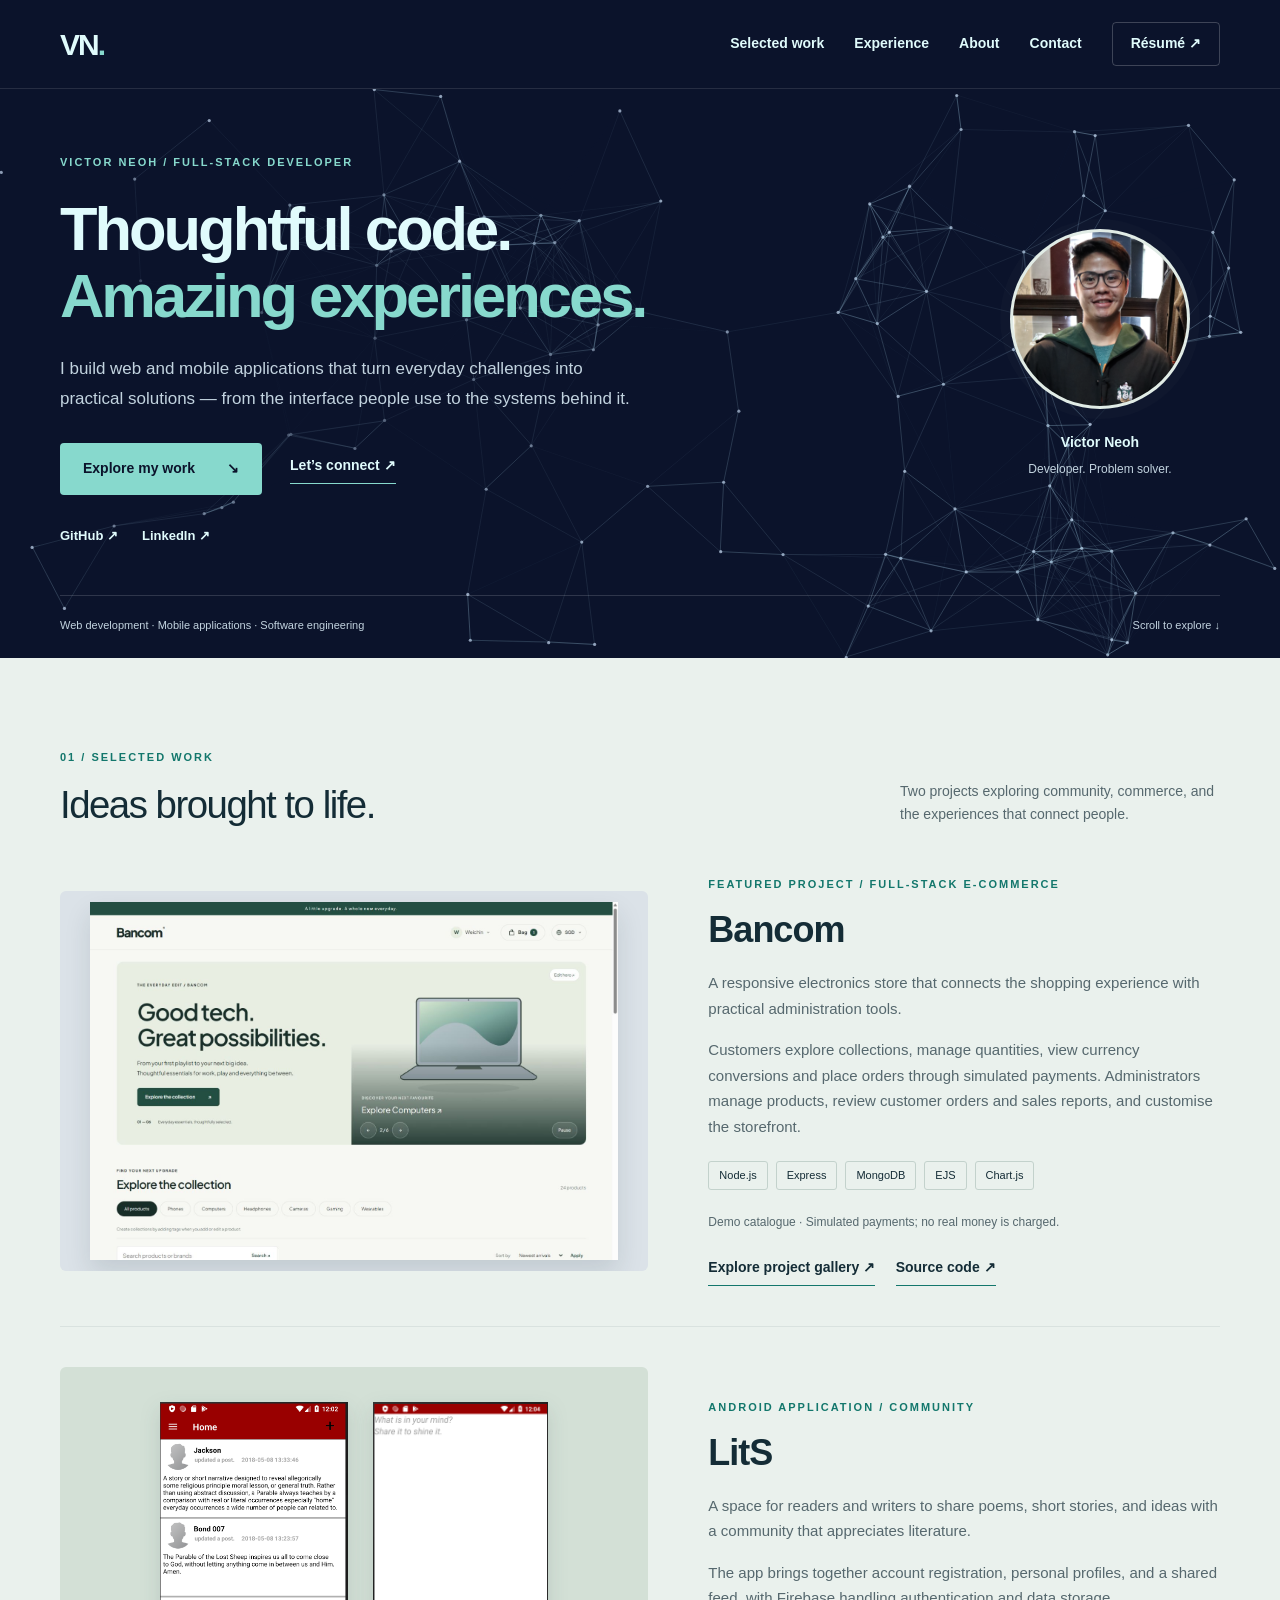
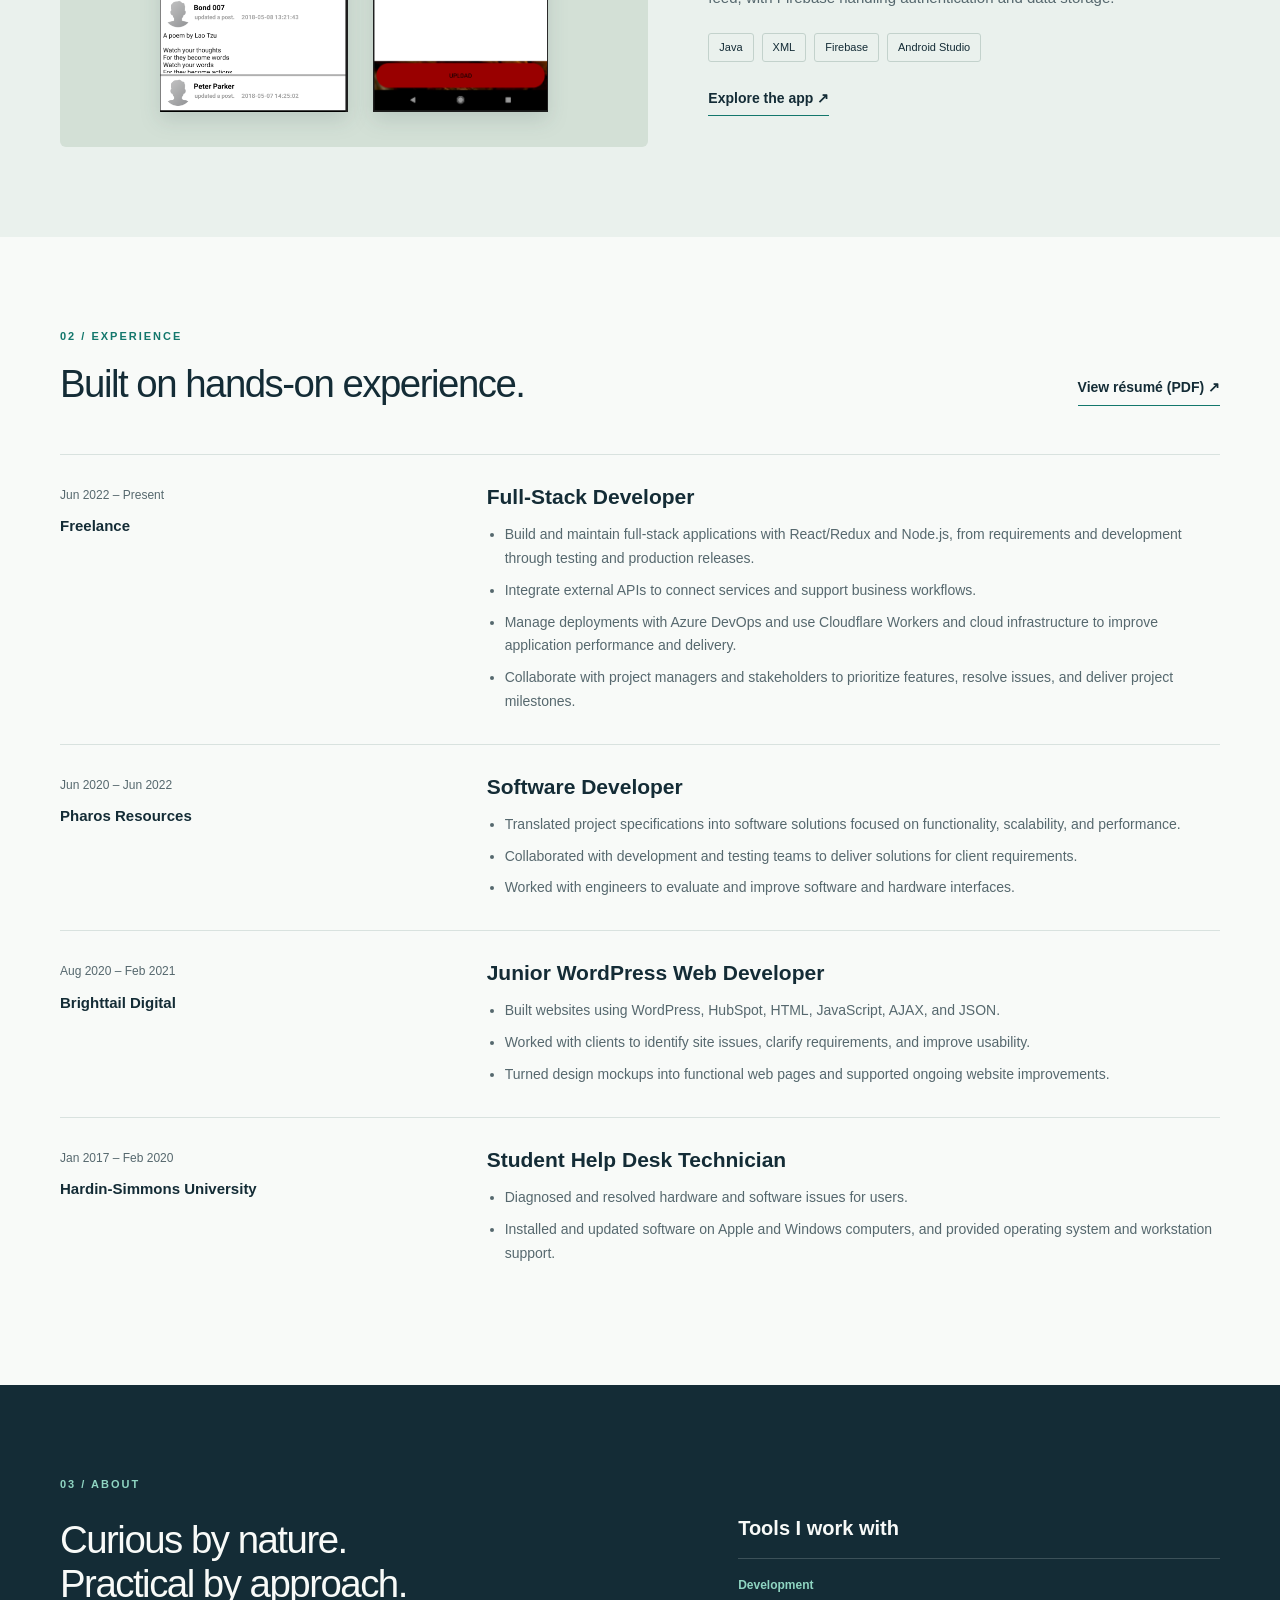
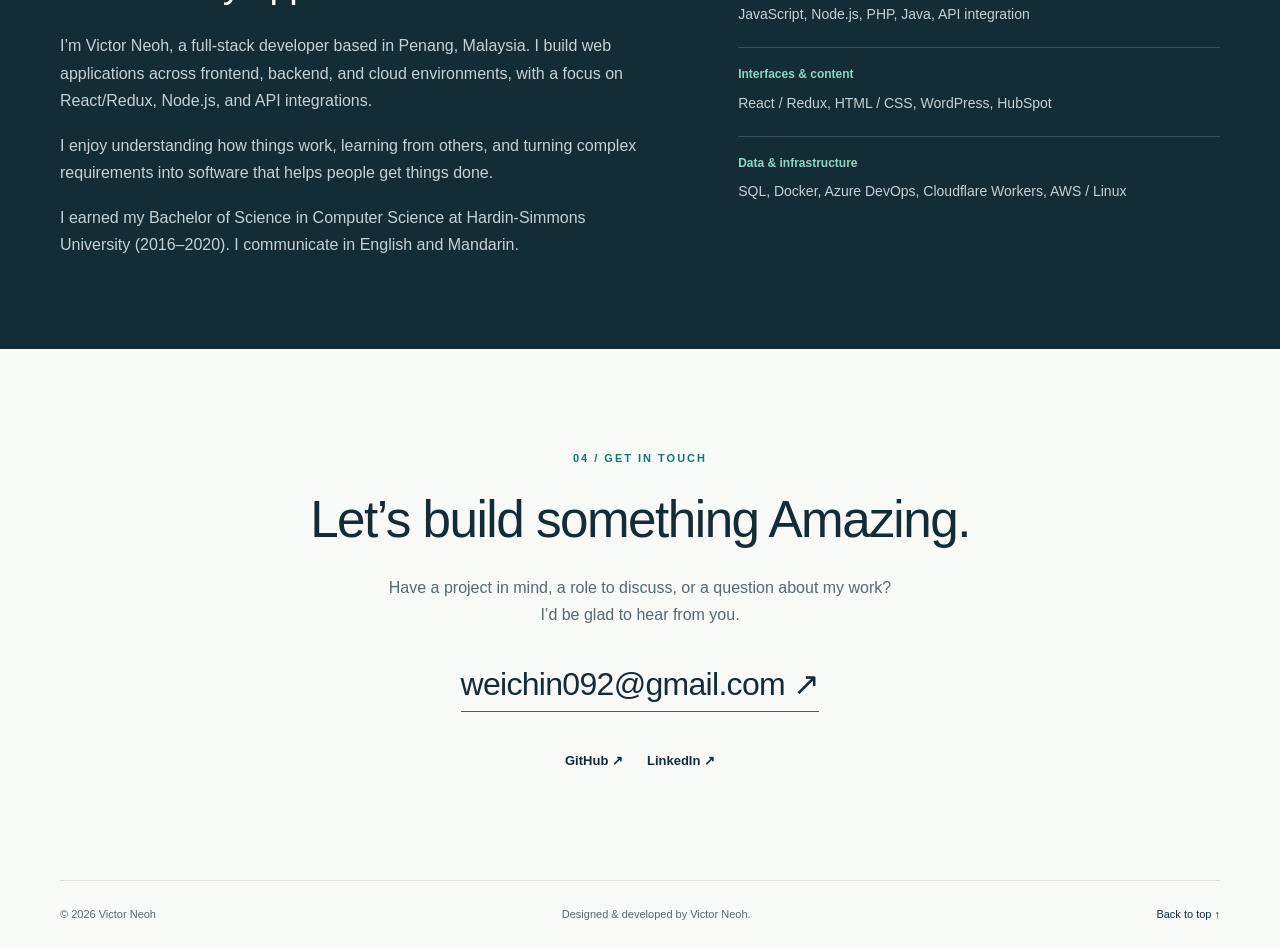
==== commit 278130ef: "Feature Bancom and add responsive project galleries" ====
--- a/index.html
+++ b/index.html
@@ -27,7 +27,7 @@
 <div class="hero-background"><canvas id="canvas" aria-hidden="true"></canvas><section class="hero container" id="intro_section" aria-labelledby="hero-title">
   <div class="hero-copy">
     <p class="eyebrow">Victor Neoh / Full-stack developer</p>
-    <h1 id="hero-title">Thoughtful code.<br><span>Useful experiences.</span></h1>
+    <h1 id="hero-title">Thoughtful code.<br><span>Amazing experiences.</span></h1>
     <p class="hero-description">I build web and mobile applications that turn everyday challenges into practical solutions — from the interface people use to the systems behind it.</p>
     <div class="actions"><a class="button primary" href="#work">Explore my work <span aria-hidden="true">↘</span></a><a class="text-link" href="#contact">Let’s connect <span aria-hidden="true">↗</span></a></div>
     <div class="hero-links"><a href="https://github.com/Wneoh" target="_blank" rel="noopener">GitHub ↗</a><a href="https://www.linkedin.com/in/wei-chin-neoh-10131996/" target="_blank" rel="noopener">LinkedIn ↗</a></div>
@@ -37,15 +37,11 @@
 </section>
 </div><section class="section work-section" id="work" aria-labelledby="work-title"><div class="container">
   <div class="section-heading"><div><p class="eyebrow">01 / Selected work</p><h2 id="work-title">Ideas brought to life.</h2></div><p>Two projects exploring community, commerce, and the experiences that connect people.</p></div>
-  <article class="project"><div class="project-visual lits-visual"><img src="./asset/img/work/LitS/homepage.PNG" alt="LitS community feed" loading="lazy"><img src="./asset/img/work/LitS/addpost.PNG" alt="LitS post creation screen" loading="lazy"></div><div class="project-copy"><p class="eyebrow">Android application / Community</p><h3>LitS</h3><p>A space for readers and writers to share poems, short stories, and ideas with a community that appreciates literature.</p><p>The app brings together account registration, personal profiles, and a shared feed, with Firebase handling authentication and data storage.</p><ul class="tags" aria-label="LitS technologies"><li>Java</li><li>XML</li><li>Firebase</li><li>Android Studio</li></ul><a class="text-link" href="#lits-details">Explore the app <span aria-hidden="true">↗</span></a></div></article>
-  <details id="lits-details" class="project-details"><summary>Inside LitS <span>View five app screens</span></summary><div class="screen-gallery">
-    <figure><img src="./asset/img/work/LitS/loginpage.PNG" alt="LitS sign-in screen" loading="lazy"><figcaption><h4>Sign in</h4><p>Firebase authentication gives users access to their accounts.</p></figcaption></figure>
-    <figure><img src="./asset/img/work/LitS/resgisterpage.PNG" alt="LitS registration screen" loading="lazy"><figcaption><h4>Create an account</h4><p>Registration checks email addresses to prevent duplicate accounts.</p></figcaption></figure>
-    <figure><img src="./asset/img/work/LitS/setup_profile.PNG" alt="LitS profile setup form" loading="lazy"><figcaption><h4>Make it personal</h4><p>Members add a profile photo, username, and personal details.</p></figcaption></figure>
-    <figure><img src="./asset/img/work/LitS/homepage.PNG" alt="LitS shared community feed" loading="lazy"><figcaption><h4>Discover writing</h4><p>A shared feed displays posts from across the community.</p></figcaption></figure>
-    <figure><img src="./asset/img/work/LitS/addpost.PNG" alt="LitS new post form" loading="lazy"><figcaption><h4>Share a story</h4><p>Members publish their writing directly to the community feed.</p></figcaption></figure>
-  </div></details>
-  <article class="project bancom-project"><div class="project-visual bancom-visual"><img src="./asset/img/work/Bancom/bancom1.PNG" alt="Bancom electronics storefront" loading="lazy"></div><div class="project-copy"><p class="eyebrow">Web application / E-commerce</p><h3>Bancom</h3><p>An electronics storefront with distinct experiences for customers and administrators.</p><p>Customers browse product details and manage their carts. Administrators add, edit, and remove products through role-based access.</p><ul class="tags" aria-label="Bancom technologies"><li>Node.js</li><li>HTML</li><li>CSS</li></ul><p class="project-note">Demo project · Product listings are illustrative.</p><a class="text-link" href="./asset/img/work/Bancom/bancom1.PNG" target="_blank" rel="noopener">View storefront screenshot ↗</a></div></article>
+  <article class="project bancom-project"><div class="project-visual bancom-visual"><a href="./asset/img/work/Bancom/storefront.png" data-bancom-gallery aria-label="Open Bancom project gallery"><img src="./asset/img/work/Bancom/storefront.png" alt="Bancom storefront with a collection carousel and product category filters" loading="lazy" width="1440" height="1000"></a></div><div class="project-copy"><p class="eyebrow">Featured project / Full-stack e-commerce</p><h3>Bancom</h3><p>A responsive electronics store that connects the shopping experience with practical administration tools.</p><p>Customers explore collections, manage quantities, view currency conversions and place orders through simulated payments. Administrators manage products, review customer orders and sales reports, and customise the storefront.</p><ul class="tags" aria-label="Bancom technologies"><li>Node.js</li><li>Express</li><li>MongoDB</li><li>EJS</li><li>Chart.js</li></ul><p class="project-note">Demo catalogue · Simulated payments; no real money is charged.</p><a class="text-link" href="./asset/img/work/Bancom/storefront.png" data-bancom-gallery>Explore project gallery ↗</a> <a class="text-link" href="https://github.com/Wneoh/Bancom" target="_blank" rel="noopener">Source code ↗</a></div></article>
+
+  <article class="project"><div class="project-visual lits-visual"><a href="./asset/img/work/LitS/homepage.PNG" data-lits-gallery aria-label="Open LitS project gallery"><img src="./asset/img/work/LitS/homepage.PNG" alt="LitS community feed" loading="lazy"></a><a href="./asset/img/work/LitS/homepage.PNG" data-lits-gallery aria-label="Open LitS project gallery"><img src="./asset/img/work/LitS/addpost.PNG" alt="LitS post creation screen" loading="lazy"></a></div><div class="project-copy"><p class="eyebrow">Android application / Community</p><h3>LitS</h3><p>A space for readers and writers to share poems, short stories, and ideas with a community that appreciates literature.</p><p>The app brings together account registration, personal profiles, and a shared feed, with Firebase handling authentication and data storage.</p><ul class="tags" aria-label="LitS technologies"><li>Java</li><li>XML</li><li>Firebase</li><li>Android Studio</li></ul><a class="text-link" href="./asset/img/work/LitS/homepage.PNG" data-lits-gallery>Explore the app <span aria-hidden="true">↗</span></a></div></article>
+
+
 </div></section>
 <section class="section container" id="timeline" aria-labelledby="experience-title">
   <div class="section-heading"><div><p class="eyebrow">02 / Experience</p><h2 id="experience-title">Built on hands-on experience.</h2></div><a class="text-link" href="./asset/Victor-Neoh-Resume.pdf" target="_blank" rel="noopener">View résumé (PDF) ↗</a></div>
@@ -57,8 +53,8 @@
   </div>
 </section>
 <section class="section about-section" id="about" aria-labelledby="about-title"><div class="container about-grid"><div><p class="eyebrow">03 / About</p><h2 id="about-title">Curious by nature.<br>Practical by approach.</h2><p>I’m Victor Neoh, a full-stack developer based in Penang, Malaysia. I build web applications across frontend, backend, and cloud environments, with a focus on React/Redux, Node.js, and API integrations.</p><p>I enjoy understanding how things work, learning from others, and turning complex requirements into software that helps people get things done.</p><p>I earned my Bachelor of Science in Computer Science at Hardin-Simmons University (2016–2020). I communicate in English and Mandarin.</p></div><div class="skills"><h3>Tools I work with</h3><div class="skill-row"><h4>Development</h4><p>JavaScript, Node.js, PHP, Java, API integration</p></div><div class="skill-row"><h4>Interfaces & content</h4><p>React / Redux, HTML / CSS, WordPress, HubSpot</p></div><div class="skill-row"><h4>Data & infrastructure</h4><p>SQL, Docker, Azure DevOps, Cloudflare Workers, AWS / Linux</p></div></div></div></section>
-<section class="section contact-section container" id="contact" aria-labelledby="contact-title"><p class="eyebrow">04 / Get in touch</p><h2 id="contact-title">Let’s build something useful.</h2><p>Have a project in mind, a role to discuss, or a question about my work?<br>I’d be glad to hear from you.</p><a class="contact-email" href="mailto:weichin092@gmail.com">weichin092@gmail.com <span aria-hidden="true">↗</span></a><div class="hero-links"><a href="https://github.com/Wneoh" target="_blank" rel="noopener">GitHub ↗</a><a href="https://www.linkedin.com/in/wei-chin-neoh-10131996/" target="_blank" rel="noopener">LinkedIn ↗</a></div></section>
-</main>
+<section class="section contact-section container" id="contact" aria-labelledby="contact-title"><p class="eyebrow">04 / Get in touch</p><h2 id="contact-title">Let’s build something Amazing.</h2><p>Have a project in mind, a role to discuss, or a question about my work?<br>I’d be glad to hear from you.</p><a class="contact-email" href="mailto:weichin092@gmail.com">weichin092@gmail.com <span aria-hidden="true">↗</span></a><div class="hero-links"><a href="https://github.com/Wneoh" target="_blank" rel="noopener">GitHub ↗</a><a href="https://www.linkedin.com/in/wei-chin-neoh-10131996/" target="_blank" rel="noopener">LinkedIn ↗</a></div></section>
+<dialog class="project-gallery" id="bancom-gallery" aria-labelledby="gallery-title"><div class="gallery-heading"><div><p class="eyebrow">FEATURED PROJECT / BANCOM</p><h2 id="gallery-title">Inside Bancom</h2></div><button type="button" data-gallery-close aria-label="Close project gallery">✕</button></div><div class="gallery-stage"><figure data-gallery-slide ><a href="./asset/img/work/Bancom/storefront.png" target="_blank" rel="noopener" aria-label="Open discover the collection screenshot at full size"><img src="./asset/img/work/Bancom/storefront.png" alt="Bancom discover the collection" width="1425" height="1000"></a><figcaption><h3>Discover the collection</h3><p>A collection carousel, category filters and pagination make the catalogue easy to explore.</p></figcaption></figure><figure data-gallery-slide hidden><a href="./asset/img/work/Bancom/product-detail.png" target="_blank" rel="noopener" aria-label="Open product details & quick checkout screenshot at full size"><img src="./asset/img/work/Bancom/product-detail.png" alt="Bancom product details & quick checkout" width="1425" height="1000"></a><figcaption><h3>Product details & quick checkout</h3><p>Quantity controls, bag status and Buy now support a clear purchasing flow.</p></figcaption></figure><figure data-gallery-slide hidden><a href="./asset/img/work/Bancom/product-editor.png" target="_blank" rel="noopener" aria-label="Open product management screenshot at full size"><img src="./asset/img/work/Bancom/product-editor.png" alt="Bancom product management" width="1425" height="1000"></a><figcaption><h3>Product management</h3><p>Administrators edit product details, categories, collection tags and multiple product images.</p></figcaption></figure><figure data-gallery-slide hidden><a href="./asset/img/work/Bancom/sales-reports.png" target="_blank" rel="noopener" aria-label="Open sales reports & analysis screenshot at full size"><img src="./asset/img/work/Bancom/sales-reports.png" alt="Bancom sales reports & analysis" width="1425" height="1000"></a><figcaption><h3>Sales reports & analysis</h3><p>Chart.js visualises order trends, top products and category performance. Filters include custom dates. This screenshot uses legacy demo orders, not real sales.</p></figcaption></figure><figure data-gallery-slide hidden><a href="./asset/img/work/Bancom/theme-editor.png" target="_blank" rel="noopener" aria-label="Open storefront customisation screenshot at full size"><img src="./asset/img/work/Bancom/theme-editor.png" alt="Bancom storefront customisation" width="1425" height="1000"></a><figcaption><h3>Storefront customisation</h3><p>Five preset themes with instant preview and an editable homepage hero let administrators shape the store.</p></figcaption></figure></div><div class="gallery-controls"><button type="button" data-gallery-prev aria-label="Previous screenshot">←</button><span data-gallery-count aria-live="polite">1 / 5</span><button type="button" data-gallery-next aria-label="Next screenshot">→</button></div><nav class="gallery-tabs" aria-label="Choose project screenshot"><button type="button" data-gallery-index="0" aria-pressed="true">Discover the collection</button><button type="button" data-gallery-index="1" aria-pressed="false">Product details & quick checkout</button><button type="button" data-gallery-index="2" aria-pressed="false">Product management</button><button type="button" data-gallery-index="3" aria-pressed="false">Sales reports & analysis</button><button type="button" data-gallery-index="4" aria-pressed="false">Storefront customisation</button></nav></dialog><dialog class="project-gallery" id="lits-gallery" aria-labelledby="lits-gallery-title"><div class="gallery-heading"><div><p class="eyebrow">ANDROID APPLICATION / LITS</p><h2 id="lits-gallery-title">Inside LitS</h2></div><button type="button" data-gallery-close aria-label="Close project gallery">✕</button></div><div class="gallery-stage"><figure data-gallery-slide ><a href="./asset/img/work/LitS/loginpage.PNG" target="_blank" rel="noopener" aria-label="Open sign in screenshot at full size"><img src="./asset/img/work/LitS/loginpage.PNG" alt="LitS sign-in screen"></a><figcaption><h3>Sign in</h3><p>Firebase authentication gives users access to their accounts.</p></figcaption></figure><figure data-gallery-slide hidden><a href="./asset/img/work/LitS/resgisterpage.PNG" target="_blank" rel="noopener" aria-label="Open create an account screenshot at full size"><img src="./asset/img/work/LitS/resgisterpage.PNG" alt="LitS registration screen"></a><figcaption><h3>Create an account</h3><p>Registration checks email addresses to prevent duplicate accounts.</p></figcaption></figure><figure data-gallery-slide hidden><a href="./asset/img/work/LitS/setup_profile.PNG" target="_blank" rel="noopener" aria-label="Open make it personal screenshot at full size"><img src="./asset/img/work/LitS/setup_profile.PNG" alt="LitS profile setup form"></a><figcaption><h3>Make it personal</h3><p>Members add a profile photo, username, and personal details.</p></figcaption></figure><figure data-gallery-slide hidden><a href="./asset/img/work/LitS/homepage.PNG" target="_blank" rel="noopener" aria-label="Open discover writing screenshot at full size"><img src="./asset/img/work/LitS/homepage.PNG" alt="LitS shared community feed"></a><figcaption><h3>Discover writing</h3><p>A shared feed displays posts from across the community.</p></figcaption></figure><figure data-gallery-slide hidden><a href="./asset/img/work/LitS/addpost.PNG" target="_blank" rel="noopener" aria-label="Open share a story screenshot at full size"><img src="./asset/img/work/LitS/addpost.PNG" alt="LitS new post form"></a><figcaption><h3>Share a story</h3><p>Members publish their writing directly to the community feed.</p></figcaption></figure></div><div class="gallery-controls"><button type="button" data-gallery-prev aria-label="Previous screenshot">←</button><span data-gallery-count aria-live="polite">1 / 5</span><button type="button" data-gallery-next aria-label="Next screenshot">→</button></div><nav class="gallery-tabs" aria-label="Choose project screenshot"><button type="button" data-gallery-index="0" aria-pressed="true">Sign in</button><button type="button" data-gallery-index="1" aria-pressed="false">Create an account</button><button type="button" data-gallery-index="2" aria-pressed="false">Make it personal</button><button type="button" data-gallery-index="3" aria-pressed="false">Discover writing</button><button type="button" data-gallery-index="4" aria-pressed="false">Share a story</button></nav></dialog></main>
 <footer class="container"><p>© <span id="year">2026</span> Victor Neoh</p><p>Designed & developed by Victor Neoh.</p><a href="#intro_section">Back to top ↑</a></footer>
 </body>
 </html>
--- a/asset/css/main.css
+++ b/asset/css/main.css
@@ -13,3 +13,8 @@
 .hero-background .primary:hover{color:#0b132b}
 .hero-background .text-link{border-color:#87d9cd}
 .hero-background a:focus-visible{outline-color:#87d9cd}
+
+.bancom-visual>a{display:block;width:100%}.bancom-visual img{width:100%;height:auto;object-fit:contain}.screen-gallery.bancom-gallery{grid-template-columns:repeat(2,minmax(0,1fr));gap:28px}.screen-gallery.bancom-gallery img{width:100%;height:auto;aspect-ratio:1.44;object-fit:contain;border:1px solid var(--line);border-radius:8px}.bancom-gallery a{display:block}.bancom-project .text-link{margin:8px 16px 0 0}@media(max-width:760px){.screen-gallery.bancom-gallery{grid-template-columns:1fr}.bancom-project .bancom-visual{height:auto;min-height:0;padding:16px}}
+
+.bancom-project{padding-bottom:40px;border-bottom:1px solid var(--line);margin-bottom:40px}.gallery-open{overflow:hidden}.project-gallery{width:min(1080px,94vw);max-height:92dvh;border:1px solid var(--line);border-radius:18px;padding:24px;background:var(--paper);color:var(--ink);overflow:auto}.project-gallery::backdrop{background:#08151bd9;backdrop-filter:blur(5px)}.gallery-heading{display:flex;justify-content:space-between;align-items:center;gap:20px;margin-bottom:18px}.gallery-heading .eyebrow{margin-bottom:6px}.gallery-heading h2{font-size:28px}.gallery-heading button,.gallery-controls button{width:44px;height:44px;border:1px solid var(--line);border-radius:50%;background:white;color:var(--ink);cursor:pointer;flex-shrink:0}.gallery-stage figure[hidden]{display:none}.gallery-stage img{width:100%;height:min(48dvh,480px);object-fit:contain;background:#eaf1ed;border:1px solid var(--line);border-radius:8px}.gallery-stage figcaption{padding:16px 0 8px}.gallery-stage h3{font-size:20px;margin-bottom:6px}.gallery-stage p{font-size:14px;line-height:1.6}.gallery-controls{display:flex;align-items:center;justify-content:center;gap:20px;margin:8px 0}.gallery-tabs{display:flex;flex-wrap:wrap;gap:8px;justify-content:center}.gallery-tabs button{min-height:44px;border:1px solid var(--line);padding:8px 12px;border-radius:6px;background:white;color:var(--ink);font-size:12px;cursor:pointer}.gallery-tabs button[aria-pressed=true]{background:var(--ink);color:white}@media(max-width:760px){.project-gallery{padding:16px;width:96vw}.gallery-stage img{height:32dvh}.gallery-heading h2{font-size:23px}.gallery-tabs{display:flex!important}.gallery-tabs button{flex:1 1 40%}}
+.lits-visual>a{height:100%;max-width:45%;display:flex;align-items:center;justify-content:center}.lits-visual>a img{max-width:100%;width:auto;height:100%}.project-visual a:focus-visible{outline-offset:5px}@media(max-width:400px){.gallery-heading .eyebrow{font-size:9px;letter-spacing:1px}.gallery-tabs button{min-width:0;overflow-wrap:anywhere}.contact-email{overflow-wrap:anywhere}}
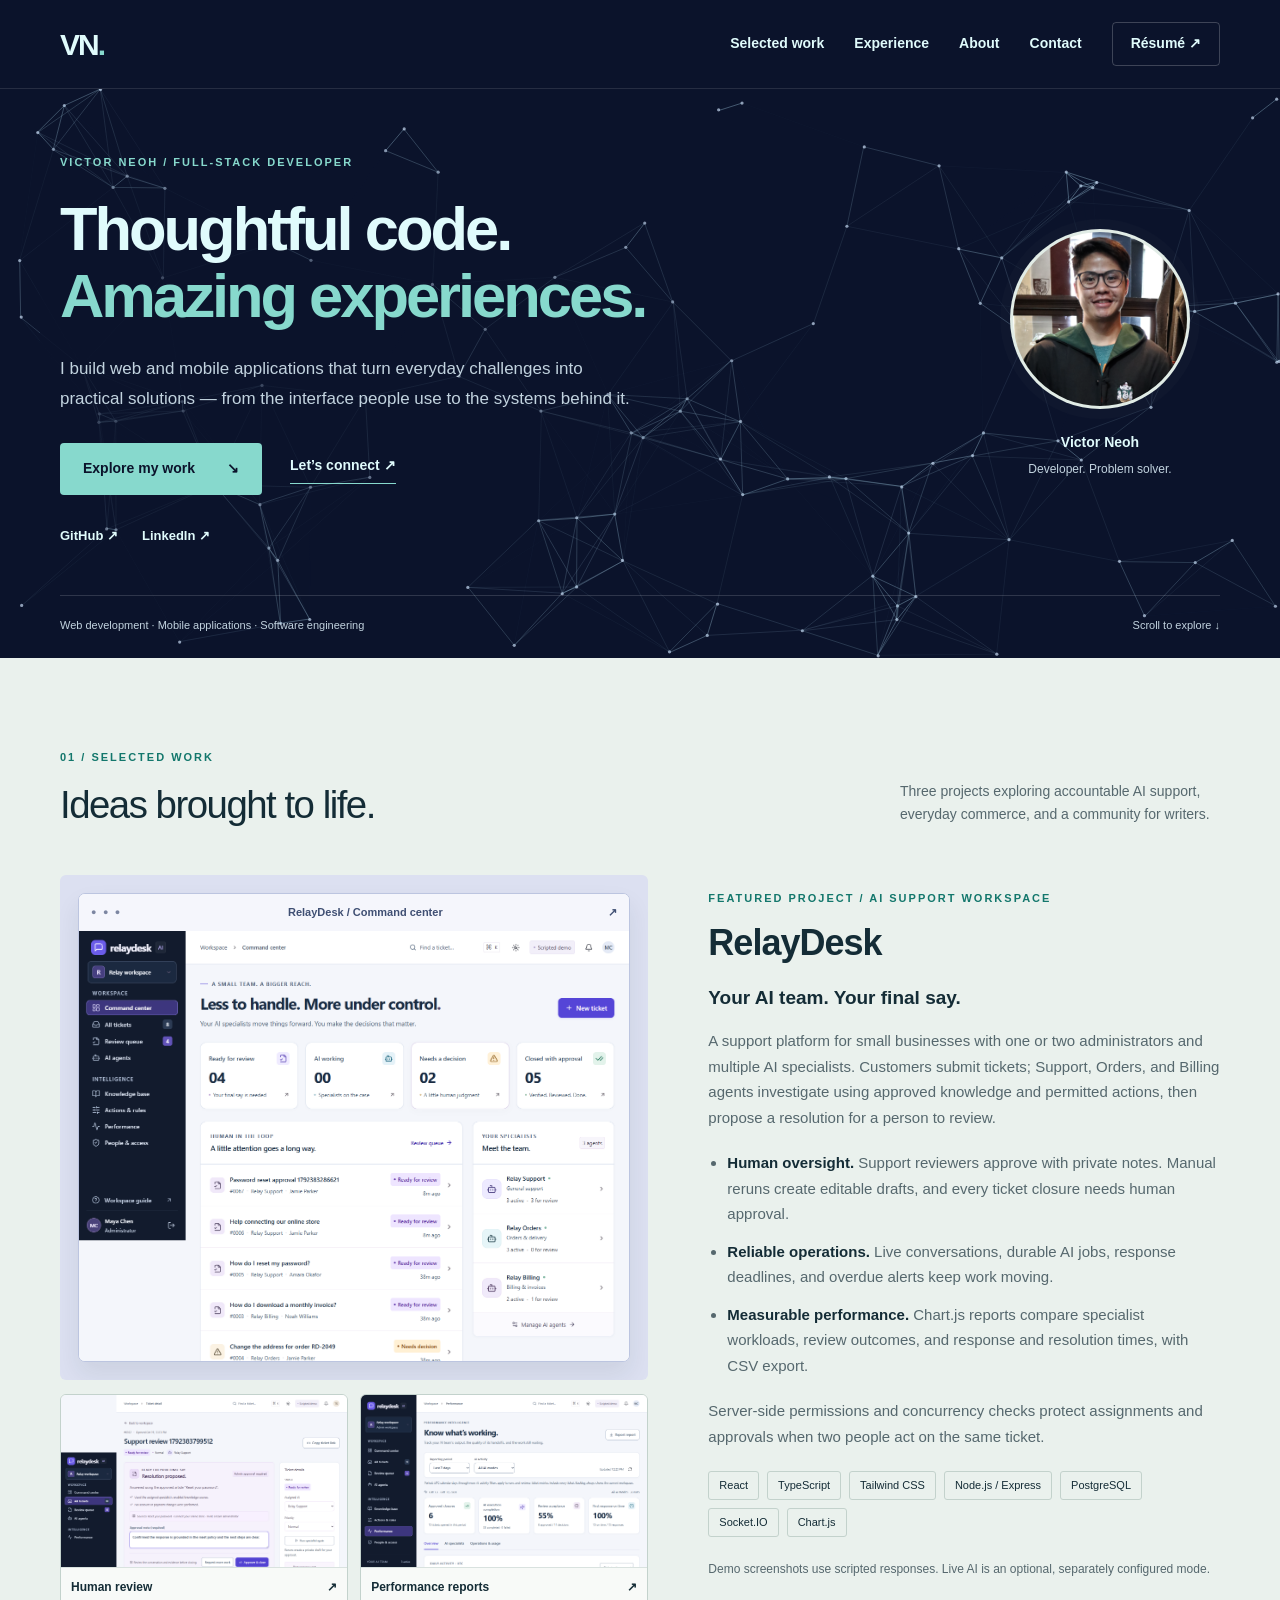
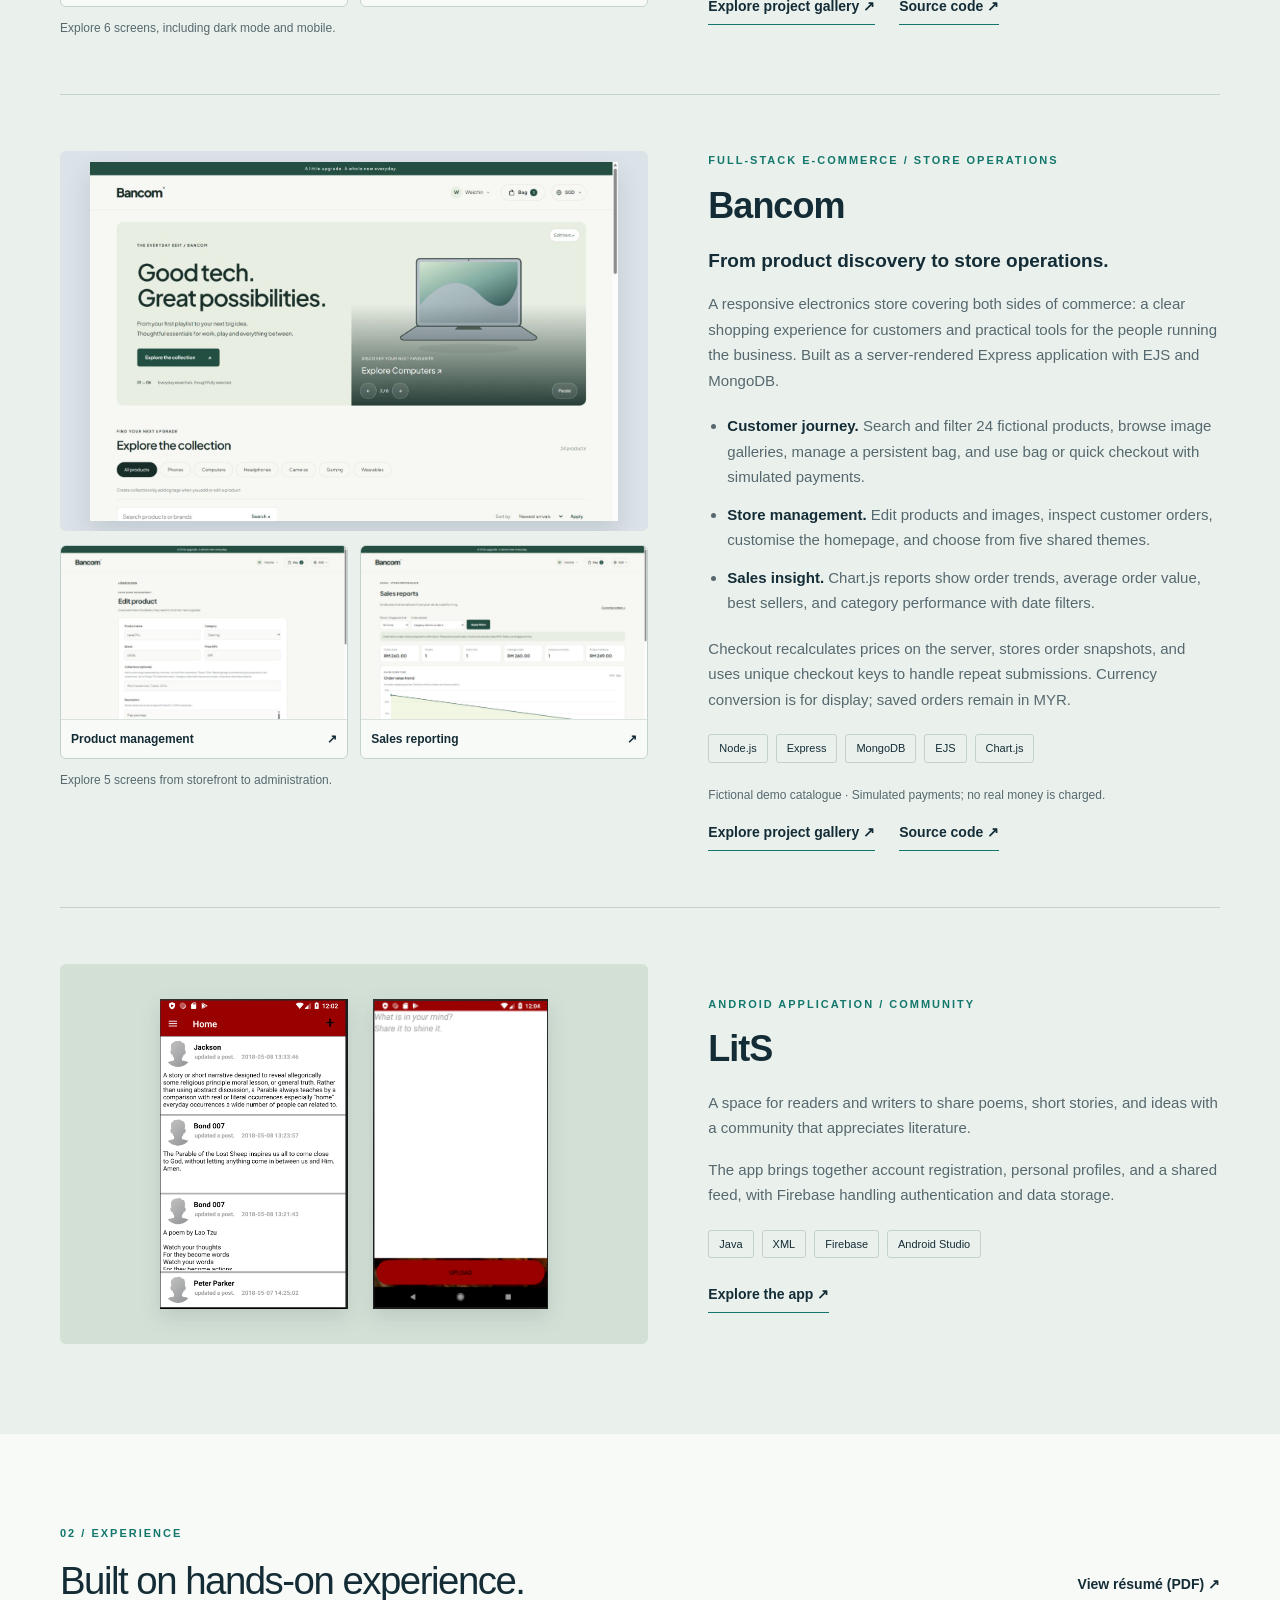
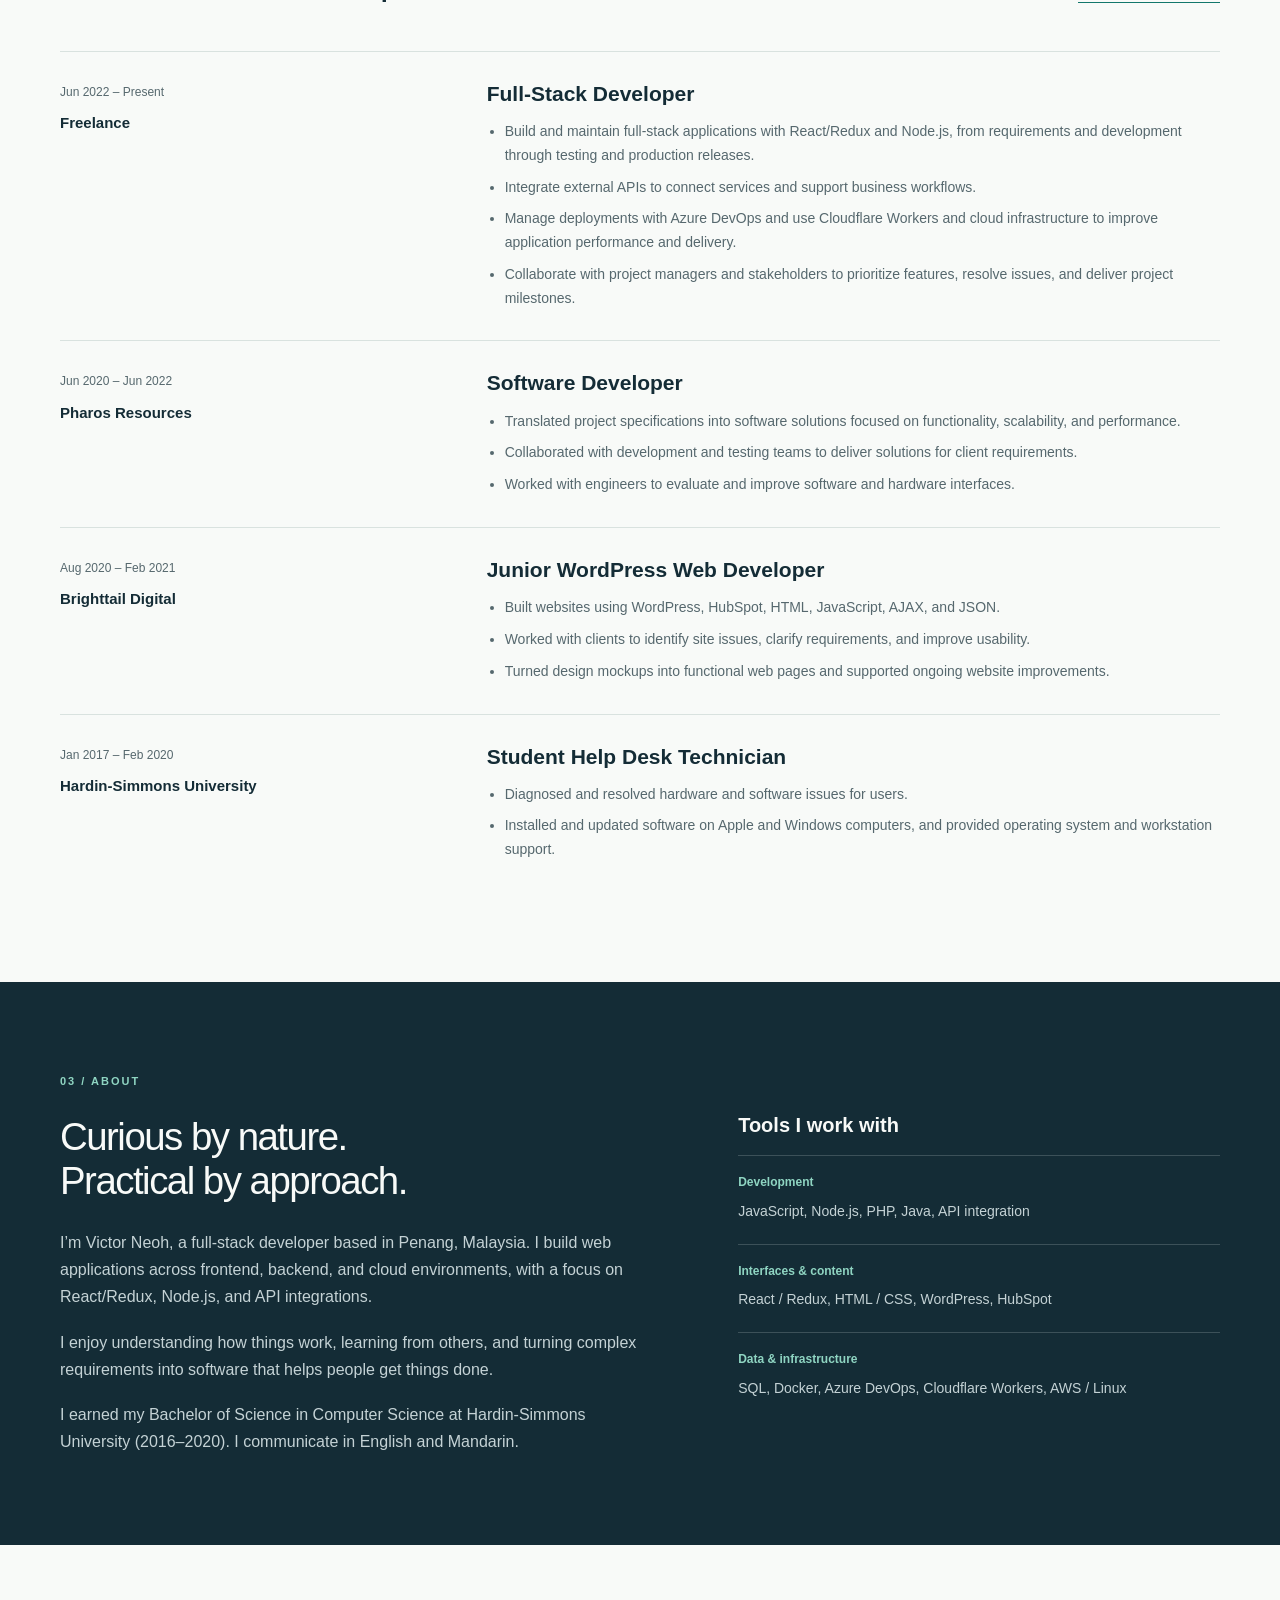
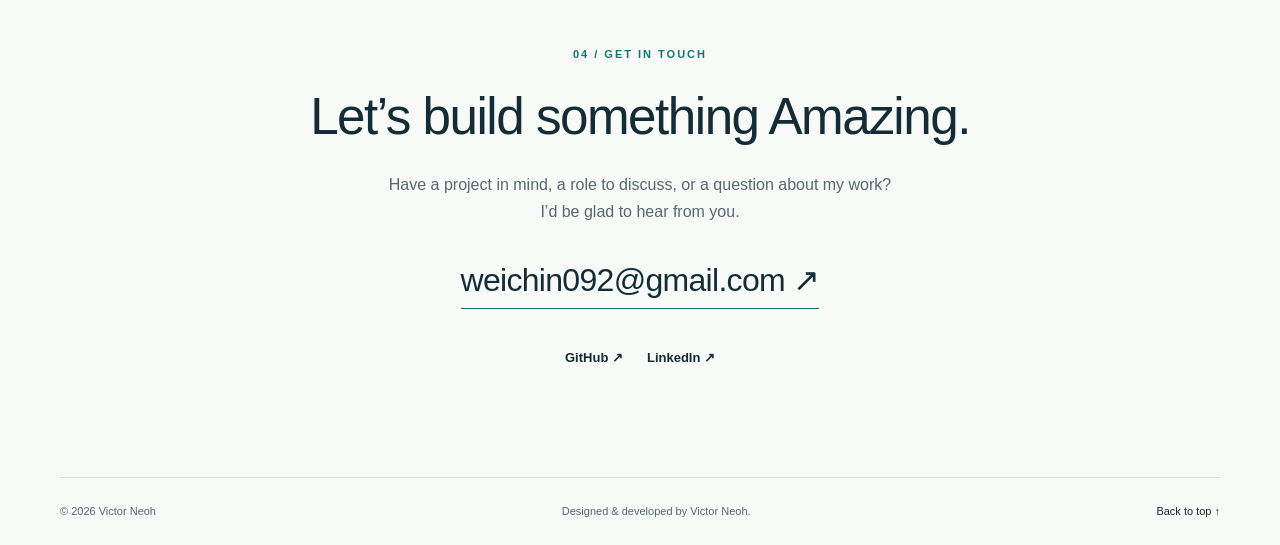
==== commit 83ba980a: "Showcase RelayDesk and expand Bancom project details" ====
--- a/index.html
+++ b/index.html
@@ -36,8 +36,33 @@
   <div class="hero-bottom"><span>Web development · Mobile applications · Software engineering</span><a href="#work">Scroll to explore ↓</a></div>
 </section>
 </div><section class="section work-section" id="work" aria-labelledby="work-title"><div class="container">
-  <div class="section-heading"><div><p class="eyebrow">01 / Selected work</p><h2 id="work-title">Ideas brought to life.</h2></div><p>Two projects exploring community, commerce, and the experiences that connect people.</p></div>
-  <article class="project bancom-project"><div class="project-visual bancom-visual"><a href="./asset/img/work/Bancom/storefront.png" data-bancom-gallery aria-label="Open Bancom project gallery"><img src="./asset/img/work/Bancom/storefront.png" alt="Bancom storefront with a collection carousel and product category filters" loading="lazy" width="1440" height="1000"></a></div><div class="project-copy"><p class="eyebrow">Featured project / Full-stack e-commerce</p><h3>Bancom</h3><p>A responsive electronics store that connects the shopping experience with practical administration tools.</p><p>Customers explore collections, manage quantities, view currency conversions and place orders through simulated payments. Administrators manage products, review customer orders and sales reports, and customise the storefront.</p><ul class="tags" aria-label="Bancom technologies"><li>Node.js</li><li>Express</li><li>MongoDB</li><li>EJS</li><li>Chart.js</li></ul><p class="project-note">Demo catalogue · Simulated payments; no real money is charged.</p><a class="text-link" href="./asset/img/work/Bancom/storefront.png" data-bancom-gallery>Explore project gallery ↗</a> <a class="text-link" href="https://github.com/Wneoh/Bancom" target="_blank" rel="noopener">Source code ↗</a></div></article>
+  <div class="section-heading"><div><p class="eyebrow">01 / Selected work</p><h2 id="work-title">Ideas brought to life.</h2></div><p>Three projects exploring accountable AI support, everyday commerce, and a community for writers.</p></div>
+  <article class="project relaydesk-project" aria-labelledby="relaydesk-title">
+    <div class="project-showcase">
+      <div class="project-visual relaydesk-visual"><a href="./asset/img/work/RelayDesk/command-center.png" data-relaydesk-gallery aria-label="Open RelayDesk project gallery"><span class="preview-bar" aria-hidden="true"><span>● ● ●</span> RelayDesk / Command center <span>↗</span></span><img src="./asset/img/work/RelayDesk/command-center.png" alt="The RelayDesk dashboard showing tickets ready for review, blockers, and specialist workloads" loading="lazy" width="1280" height="1366"></a></div>
+      <div class="project-preview-grid">
+        <a href="./asset/img/work/RelayDesk/support-approval.png" data-relaydesk-gallery data-gallery-start="1"><img src="./asset/img/work/RelayDesk/support-approval.png" alt="" loading="lazy" width="1280" height="1366"><span>Human review <span aria-hidden="true">↗</span></span></a>
+        <a href="./asset/img/work/RelayDesk/performance.png" data-relaydesk-gallery data-gallery-start="3"><img src="./asset/img/work/RelayDesk/performance.png" alt="" loading="lazy" width="1280" height="1366"><span>Performance reports <span aria-hidden="true">↗</span></span></a>
+      </div>
+      <p class="project-image-note">Explore 6 screens, including dark mode and mobile.</p>
+    </div>
+    <div class="project-copy">
+      <p class="eyebrow">Featured project / AI support workspace</p><h3 id="relaydesk-title">RelayDesk</h3>
+      <p class="project-lead">Your AI team. Your final say.</p>
+      <p>A support platform for small businesses with one or two administrators and multiple AI specialists. Customers submit tickets; Support, Orders, and Billing agents investigate using approved knowledge and permitted actions, then propose a resolution for a person to review.</p>
+      <ul class="project-highlights">
+        <li><strong>Human oversight.</strong> Support reviewers approve with private notes. Manual reruns create editable drafts, and every ticket closure needs human approval.</li>
+        <li><strong>Reliable operations.</strong> Live conversations, durable AI jobs, response deadlines, and overdue alerts keep work moving.</li>
+        <li><strong>Measurable performance.</strong> Chart.js reports compare specialist workloads, review outcomes, and response and resolution times, with CSV export.</li>
+      </ul>
+      <p>Server-side permissions and concurrency checks protect assignments and approvals when two people act on the same ticket.</p>
+      <ul class="tags" aria-label="RelayDesk technologies"><li>React</li><li>TypeScript</li><li>Tailwind CSS</li><li>Node.js / Express</li><li>PostgreSQL</li><li>Socket.IO</li><li>Chart.js</li></ul>
+      <p class="project-note">Demo screenshots use scripted responses. Live AI is an optional, separately configured mode.</p>
+      <div class="project-links"><a class="text-link" href="./asset/img/work/RelayDesk/command-center.png" data-relaydesk-gallery>Explore project gallery ↗</a><a class="text-link" href="https://github.com/Wneoh/RelayDesk" target="_blank" rel="noopener">Source code ↗</a></div>
+    </div>
+  </article>
+
+  <article class="project bancom-project" aria-labelledby="bancom-title"><div class="project-showcase"><div class="project-visual bancom-visual"><a href="./asset/img/work/Bancom/storefront.png" data-bancom-gallery aria-label="Open Bancom project gallery"><img src="./asset/img/work/Bancom/storefront.png" alt="Bancom storefront with a collection carousel and product category filters" loading="lazy" width="1425" height="1000"></a></div><div class="project-preview-grid"><a href="./asset/img/work/Bancom/product-editor.png" data-bancom-gallery data-gallery-start="2"><img src="./asset/img/work/Bancom/product-editor.png" alt="" loading="lazy" width="1425" height="1000"><span>Product management <span aria-hidden="true">↗</span></span></a><a href="./asset/img/work/Bancom/sales-reports.png" data-bancom-gallery data-gallery-start="3"><img src="./asset/img/work/Bancom/sales-reports.png" alt="" loading="lazy" width="1425" height="1000"><span>Sales reporting <span aria-hidden="true">↗</span></span></a></div><p class="project-image-note">Explore 5 screens from storefront to administration.</p></div><div class="project-copy"><p class="eyebrow">Full-stack e-commerce / Store operations</p><h3 id="bancom-title">Bancom</h3><p class="project-lead">From product discovery to store operations.</p><p>A responsive electronics store covering both sides of commerce: a clear shopping experience for customers and practical tools for the people running the business. Built as a server-rendered Express application with EJS and MongoDB.</p><ul class="project-highlights"><li><strong>Customer journey.</strong> Search and filter 24 fictional products, browse image galleries, manage a persistent bag, and use bag or quick checkout with simulated payments.</li><li><strong>Store management.</strong> Edit products and images, inspect customer orders, customise the homepage, and choose from five shared themes.</li><li><strong>Sales insight.</strong> Chart.js reports show order trends, average order value, best sellers, and category performance with date filters.</li></ul><p>Checkout recalculates prices on the server, stores order snapshots, and uses unique checkout keys to handle repeat submissions. Currency conversion is for display; saved orders remain in MYR.</p><ul class="tags" aria-label="Bancom technologies"><li>Node.js</li><li>Express</li><li>MongoDB</li><li>EJS</li><li>Chart.js</li></ul><p class="project-note">Fictional demo catalogue · Simulated payments; no real money is charged.</p><div class="project-links"><a class="text-link" href="./asset/img/work/Bancom/storefront.png" data-bancom-gallery>Explore project gallery ↗</a><a class="text-link" href="https://github.com/Wneoh/Bancom" target="_blank" rel="noopener">Source code ↗</a></div></div></article>
 
   <article class="project"><div class="project-visual lits-visual"><a href="./asset/img/work/LitS/homepage.PNG" data-lits-gallery aria-label="Open LitS project gallery"><img src="./asset/img/work/LitS/homepage.PNG" alt="LitS community feed" loading="lazy"></a><a href="./asset/img/work/LitS/homepage.PNG" data-lits-gallery aria-label="Open LitS project gallery"><img src="./asset/img/work/LitS/addpost.PNG" alt="LitS post creation screen" loading="lazy"></a></div><div class="project-copy"><p class="eyebrow">Android application / Community</p><h3>LitS</h3><p>A space for readers and writers to share poems, short stories, and ideas with a community that appreciates literature.</p><p>The app brings together account registration, personal profiles, and a shared feed, with Firebase handling authentication and data storage.</p><ul class="tags" aria-label="LitS technologies"><li>Java</li><li>XML</li><li>Firebase</li><li>Android Studio</li></ul><a class="text-link" href="./asset/img/work/LitS/homepage.PNG" data-lits-gallery>Explore the app <span aria-hidden="true">↗</span></a></div></article>
 
@@ -54,7 +79,8 @@
 </section>
 <section class="section about-section" id="about" aria-labelledby="about-title"><div class="container about-grid"><div><p class="eyebrow">03 / About</p><h2 id="about-title">Curious by nature.<br>Practical by approach.</h2><p>I’m Victor Neoh, a full-stack developer based in Penang, Malaysia. I build web applications across frontend, backend, and cloud environments, with a focus on React/Redux, Node.js, and API integrations.</p><p>I enjoy understanding how things work, learning from others, and turning complex requirements into software that helps people get things done.</p><p>I earned my Bachelor of Science in Computer Science at Hardin-Simmons University (2016–2020). I communicate in English and Mandarin.</p></div><div class="skills"><h3>Tools I work with</h3><div class="skill-row"><h4>Development</h4><p>JavaScript, Node.js, PHP, Java, API integration</p></div><div class="skill-row"><h4>Interfaces & content</h4><p>React / Redux, HTML / CSS, WordPress, HubSpot</p></div><div class="skill-row"><h4>Data & infrastructure</h4><p>SQL, Docker, Azure DevOps, Cloudflare Workers, AWS / Linux</p></div></div></div></section>
 <section class="section contact-section container" id="contact" aria-labelledby="contact-title"><p class="eyebrow">04 / Get in touch</p><h2 id="contact-title">Let’s build something Amazing.</h2><p>Have a project in mind, a role to discuss, or a question about my work?<br>I’d be glad to hear from you.</p><a class="contact-email" href="mailto:weichin092@gmail.com">weichin092@gmail.com <span aria-hidden="true">↗</span></a><div class="hero-links"><a href="https://github.com/Wneoh" target="_blank" rel="noopener">GitHub ↗</a><a href="https://www.linkedin.com/in/wei-chin-neoh-10131996/" target="_blank" rel="noopener">LinkedIn ↗</a></div></section>
-<dialog class="project-gallery" id="bancom-gallery" aria-labelledby="gallery-title"><div class="gallery-heading"><div><p class="eyebrow">FEATURED PROJECT / BANCOM</p><h2 id="gallery-title">Inside Bancom</h2></div><button type="button" data-gallery-close aria-label="Close project gallery">✕</button></div><div class="gallery-stage"><figure data-gallery-slide ><a href="./asset/img/work/Bancom/storefront.png" target="_blank" rel="noopener" aria-label="Open discover the collection screenshot at full size"><img src="./asset/img/work/Bancom/storefront.png" alt="Bancom discover the collection" width="1425" height="1000"></a><figcaption><h3>Discover the collection</h3><p>A collection carousel, category filters and pagination make the catalogue easy to explore.</p></figcaption></figure><figure data-gallery-slide hidden><a href="./asset/img/work/Bancom/product-detail.png" target="_blank" rel="noopener" aria-label="Open product details & quick checkout screenshot at full size"><img src="./asset/img/work/Bancom/product-detail.png" alt="Bancom product details & quick checkout" width="1425" height="1000"></a><figcaption><h3>Product details & quick checkout</h3><p>Quantity controls, bag status and Buy now support a clear purchasing flow.</p></figcaption></figure><figure data-gallery-slide hidden><a href="./asset/img/work/Bancom/product-editor.png" target="_blank" rel="noopener" aria-label="Open product management screenshot at full size"><img src="./asset/img/work/Bancom/product-editor.png" alt="Bancom product management" width="1425" height="1000"></a><figcaption><h3>Product management</h3><p>Administrators edit product details, categories, collection tags and multiple product images.</p></figcaption></figure><figure data-gallery-slide hidden><a href="./asset/img/work/Bancom/sales-reports.png" target="_blank" rel="noopener" aria-label="Open sales reports & analysis screenshot at full size"><img src="./asset/img/work/Bancom/sales-reports.png" alt="Bancom sales reports & analysis" width="1425" height="1000"></a><figcaption><h3>Sales reports & analysis</h3><p>Chart.js visualises order trends, top products and category performance. Filters include custom dates. This screenshot uses legacy demo orders, not real sales.</p></figcaption></figure><figure data-gallery-slide hidden><a href="./asset/img/work/Bancom/theme-editor.png" target="_blank" rel="noopener" aria-label="Open storefront customisation screenshot at full size"><img src="./asset/img/work/Bancom/theme-editor.png" alt="Bancom storefront customisation" width="1425" height="1000"></a><figcaption><h3>Storefront customisation</h3><p>Five preset themes with instant preview and an editable homepage hero let administrators shape the store.</p></figcaption></figure></div><div class="gallery-controls"><button type="button" data-gallery-prev aria-label="Previous screenshot">←</button><span data-gallery-count aria-live="polite">1 / 5</span><button type="button" data-gallery-next aria-label="Next screenshot">→</button></div><nav class="gallery-tabs" aria-label="Choose project screenshot"><button type="button" data-gallery-index="0" aria-pressed="true">Discover the collection</button><button type="button" data-gallery-index="1" aria-pressed="false">Product details & quick checkout</button><button type="button" data-gallery-index="2" aria-pressed="false">Product management</button><button type="button" data-gallery-index="3" aria-pressed="false">Sales reports & analysis</button><button type="button" data-gallery-index="4" aria-pressed="false">Storefront customisation</button></nav></dialog><dialog class="project-gallery" id="lits-gallery" aria-labelledby="lits-gallery-title"><div class="gallery-heading"><div><p class="eyebrow">ANDROID APPLICATION / LITS</p><h2 id="lits-gallery-title">Inside LitS</h2></div><button type="button" data-gallery-close aria-label="Close project gallery">✕</button></div><div class="gallery-stage"><figure data-gallery-slide ><a href="./asset/img/work/LitS/loginpage.PNG" target="_blank" rel="noopener" aria-label="Open sign in screenshot at full size"><img src="./asset/img/work/LitS/loginpage.PNG" alt="LitS sign-in screen"></a><figcaption><h3>Sign in</h3><p>Firebase authentication gives users access to their accounts.</p></figcaption></figure><figure data-gallery-slide hidden><a href="./asset/img/work/LitS/resgisterpage.PNG" target="_blank" rel="noopener" aria-label="Open create an account screenshot at full size"><img src="./asset/img/work/LitS/resgisterpage.PNG" alt="LitS registration screen"></a><figcaption><h3>Create an account</h3><p>Registration checks email addresses to prevent duplicate accounts.</p></figcaption></figure><figure data-gallery-slide hidden><a href="./asset/img/work/LitS/setup_profile.PNG" target="_blank" rel="noopener" aria-label="Open make it personal screenshot at full size"><img src="./asset/img/work/LitS/setup_profile.PNG" alt="LitS profile setup form"></a><figcaption><h3>Make it personal</h3><p>Members add a profile photo, username, and personal details.</p></figcaption></figure><figure data-gallery-slide hidden><a href="./asset/img/work/LitS/homepage.PNG" target="_blank" rel="noopener" aria-label="Open discover writing screenshot at full size"><img src="./asset/img/work/LitS/homepage.PNG" alt="LitS shared community feed"></a><figcaption><h3>Discover writing</h3><p>A shared feed displays posts from across the community.</p></figcaption></figure><figure data-gallery-slide hidden><a href="./asset/img/work/LitS/addpost.PNG" target="_blank" rel="noopener" aria-label="Open share a story screenshot at full size"><img src="./asset/img/work/LitS/addpost.PNG" alt="LitS new post form"></a><figcaption><h3>Share a story</h3><p>Members publish their writing directly to the community feed.</p></figcaption></figure></div><div class="gallery-controls"><button type="button" data-gallery-prev aria-label="Previous screenshot">←</button><span data-gallery-count aria-live="polite">1 / 5</span><button type="button" data-gallery-next aria-label="Next screenshot">→</button></div><nav class="gallery-tabs" aria-label="Choose project screenshot"><button type="button" data-gallery-index="0" aria-pressed="true">Sign in</button><button type="button" data-gallery-index="1" aria-pressed="false">Create an account</button><button type="button" data-gallery-index="2" aria-pressed="false">Make it personal</button><button type="button" data-gallery-index="3" aria-pressed="false">Discover writing</button><button type="button" data-gallery-index="4" aria-pressed="false">Share a story</button></nav></dialog></main>
+<dialog class="project-gallery" id="relaydesk-gallery" aria-labelledby="relaydesk-gallery-title"><div class="gallery-heading"><div><p class="eyebrow">AI SUPPORT WORKSPACE / RELAYDESK</p><h2 id="relaydesk-gallery-title">Inside RelayDesk</h2></div><button type="button" data-gallery-close aria-label="Close project gallery">✕</button></div><div class="gallery-stage"><figure data-gallery-slide><a href="./asset/img/work/RelayDesk/command-center.png" target="_blank" rel="noopener" aria-label="Open command center screenshot at full size"><img src="./asset/img/work/RelayDesk/command-center.png" alt="The RelayDesk dashboard showing tickets ready for review, blockers, and specialist workloads" loading="lazy"></a><figcaption><h3>Command center</h3><p>One place to see tickets awaiting review, cases that need a decision, and each specialist’s current workload.</p></figcaption></figure><figure data-gallery-slide hidden><a href="./asset/img/work/RelayDesk/support-approval.png" target="_blank" rel="noopener" aria-label="Open human review and approval screenshot at full size"><img src="./asset/img/work/RelayDesk/support-approval.png" alt="RelayDesk Support review screen with an approval note and ticket conversation" loading="lazy"></a><figcaption><h3>Human review & approval</h3><p>Support reviewers inspect the conversation and evidence, then leave a private note when approving a response or closure. Manual specialist reruns produce a draft that must be confirmed before sending.</p></figcaption></figure><figure data-gallery-slide hidden><a href="./asset/img/work/RelayDesk/agents.png" target="_blank" rel="noopener" aria-label="Open specialist ai agents screenshot at full size"><img src="./asset/img/work/RelayDesk/agents.png" alt="RelayDesk agent management screen with Support, Orders, and Billing specialists" loading="lazy"></a><figcaption><h3>Specialist AI agents</h3><p>Configure Support, Orders, and Billing specialists with separate instructions and knowledge. Administrators can pause an agent and control which actions it may perform.</p></figcaption></figure><figure data-gallery-slide hidden><a href="./asset/img/work/RelayDesk/performance.png" target="_blank" rel="noopener" aria-label="Open performance and reporting screenshot at full size"><img src="./asset/img/work/RelayDesk/performance.png" alt="RelayDesk performance dashboard with Chart.js trends and specialist comparisons" loading="lazy"></a><figcaption><h3>Performance & reporting</h3><p>Filter by date and execution mode, compare specialist outcomes, inspect response and closure times, and export the report as CSV. Demo runs are distinguished from live model activity.</p></figcaption></figure><figure data-gallery-slide hidden><a href="./asset/img/work/RelayDesk/ticket-dark.png" target="_blank" rel="noopener" aria-label="Open live conversations, dark mode screenshot at full size"><img src="./asset/img/work/RelayDesk/ticket-dark.png" alt="RelayDesk ticket conversation in dark mode" loading="lazy"></a><figcaption><h3>Live conversations, dark mode</h3><p>Ticket URLs can be shared directly. Authenticated Socket.IO updates keep conversations current, while light, dark, and system themes support different viewing preferences.</p></figcaption></figure><figure data-gallery-slide hidden><a href="./asset/img/work/RelayDesk/mobile.png" target="_blank" rel="noopener" aria-label="Open responsive workspace screenshot at full size"><img src="./asset/img/work/RelayDesk/mobile.png" alt="RelayDesk workspace on a narrow mobile screen" loading="lazy"></a><figcaption><h3>Responsive workspace</h3><p>The workspace adapts to smaller screens so reviewers can check tickets and navigate the queue away from a desktop.</p></figcaption></figure></div><div class="gallery-controls"><button type="button" data-gallery-prev aria-label="Previous screenshot">←</button><span data-gallery-count aria-live="polite">1 / 6</span><button type="button" data-gallery-next aria-label="Next screenshot">→</button></div><nav class="gallery-tabs" aria-label="Choose RelayDesk screenshot"><button type="button" data-gallery-index="0" aria-pressed="true">Command center</button><button type="button" data-gallery-index="1" aria-pressed="false">Human review & approval</button><button type="button" data-gallery-index="2" aria-pressed="false">Specialist AI agents</button><button type="button" data-gallery-index="3" aria-pressed="false">Performance & reporting</button><button type="button" data-gallery-index="4" aria-pressed="false">Live conversations, dark mode</button><button type="button" data-gallery-index="5" aria-pressed="false">Responsive workspace</button></nav></dialog>
+<dialog class="project-gallery" id="bancom-gallery" aria-labelledby="gallery-title"><div class="gallery-heading"><div><p class="eyebrow">FEATURED PROJECT / BANCOM</p><h2 id="gallery-title">Inside Bancom</h2></div><button type="button" data-gallery-close aria-label="Close project gallery">✕</button></div><div class="gallery-stage"><figure data-gallery-slide ><a href="./asset/img/work/Bancom/storefront.png" target="_blank" rel="noopener" aria-label="Open discover the collection screenshot at full size"><img src="./asset/img/work/Bancom/storefront.png" alt="Bancom discover the collection" width="1425" height="1000"></a><figcaption><h3>Discover the collection</h3><p>Browse the 24-product fictional catalogue through collections, category filters, search, sorting, and pagination. Reference currency conversion changes display prices while checkout stays in MYR.</p></figcaption></figure><figure data-gallery-slide hidden><a href="./asset/img/work/Bancom/product-detail.png" target="_blank" rel="noopener" aria-label="Open product details & quick checkout screenshot at full size"><img src="./asset/img/work/Bancom/product-detail.png" alt="Bancom product details & quick checkout" width="1425" height="1000"></a><figcaption><h3>Product details & quick checkout</h3><p>Product image galleries, quantity controls, and Buy now lead into a separate quick checkout. Simulated approvals create an order snapshot; declines leave the customer free to retry.</p></figcaption></figure><figure data-gallery-slide hidden><a href="./asset/img/work/Bancom/product-editor.png" target="_blank" rel="noopener" aria-label="Open product management screenshot at full size"><img src="./asset/img/work/Bancom/product-editor.png" alt="Bancom product management" width="1425" height="1000"></a><figcaption><h3>Product management</h3><p>Administrators edit descriptions, prices, specifications, categories, and collection tags. The gallery editor supports 1–6 images, cover selection, removal with undo, and preview before saving.</p></figcaption></figure><figure data-gallery-slide hidden><a href="./asset/img/work/Bancom/sales-reports.png" target="_blank" rel="noopener" aria-label="Open sales reports & analysis screenshot at full size"><img src="./asset/img/work/Bancom/sales-reports.png" alt="Bancom sales reports & analysis" width="1425" height="1000"></a><figcaption><h3>Sales reports & analysis</h3><p>Chart.js visualises order trends, top products and category performance. Filters include custom dates. This screenshot uses legacy demo orders, not real sales.</p></figcaption></figure><figure data-gallery-slide hidden><a href="./asset/img/work/Bancom/theme-editor.png" target="_blank" rel="noopener" aria-label="Open storefront customisation screenshot at full size"><img src="./asset/img/work/Bancom/theme-editor.png" alt="Bancom storefront customisation" width="1425" height="1000"></a><figcaption><h3>Storefront customisation</h3><p>Administrators preview and save one of five store-wide themes, then configure homepage text, local calls to action, slide images, and carousel timing. Settings persist in MongoDB for every visitor.</p></figcaption></figure></div><div class="gallery-controls"><button type="button" data-gallery-prev aria-label="Previous screenshot">←</button><span data-gallery-count aria-live="polite">1 / 5</span><button type="button" data-gallery-next aria-label="Next screenshot">→</button></div><nav class="gallery-tabs" aria-label="Choose project screenshot"><button type="button" data-gallery-index="0" aria-pressed="true">Discover the collection</button><button type="button" data-gallery-index="1" aria-pressed="false">Product details & quick checkout</button><button type="button" data-gallery-index="2" aria-pressed="false">Product management</button><button type="button" data-gallery-index="3" aria-pressed="false">Sales reports & analysis</button><button type="button" data-gallery-index="4" aria-pressed="false">Storefront customisation</button></nav></dialog><dialog class="project-gallery" id="lits-gallery" aria-labelledby="lits-gallery-title"><div class="gallery-heading"><div><p class="eyebrow">ANDROID APPLICATION / LITS</p><h2 id="lits-gallery-title">Inside LitS</h2></div><button type="button" data-gallery-close aria-label="Close project gallery">✕</button></div><div class="gallery-stage"><figure data-gallery-slide ><a href="./asset/img/work/LitS/loginpage.PNG" target="_blank" rel="noopener" aria-label="Open sign in screenshot at full size"><img src="./asset/img/work/LitS/loginpage.PNG" alt="LitS sign-in screen"></a><figcaption><h3>Sign in</h3><p>Firebase authentication gives users access to their accounts.</p></figcaption></figure><figure data-gallery-slide hidden><a href="./asset/img/work/LitS/resgisterpage.PNG" target="_blank" rel="noopener" aria-label="Open create an account screenshot at full size"><img src="./asset/img/work/LitS/resgisterpage.PNG" alt="LitS registration screen"></a><figcaption><h3>Create an account</h3><p>Registration checks email addresses to prevent duplicate accounts.</p></figcaption></figure><figure data-gallery-slide hidden><a href="./asset/img/work/LitS/setup_profile.PNG" target="_blank" rel="noopener" aria-label="Open make it personal screenshot at full size"><img src="./asset/img/work/LitS/setup_profile.PNG" alt="LitS profile setup form"></a><figcaption><h3>Make it personal</h3><p>Members add a profile photo, username, and personal details.</p></figcaption></figure><figure data-gallery-slide hidden><a href="./asset/img/work/LitS/homepage.PNG" target="_blank" rel="noopener" aria-label="Open discover writing screenshot at full size"><img src="./asset/img/work/LitS/homepage.PNG" alt="LitS shared community feed"></a><figcaption><h3>Discover writing</h3><p>A shared feed displays posts from across the community.</p></figcaption></figure><figure data-gallery-slide hidden><a href="./asset/img/work/LitS/addpost.PNG" target="_blank" rel="noopener" aria-label="Open share a story screenshot at full size"><img src="./asset/img/work/LitS/addpost.PNG" alt="LitS new post form"></a><figcaption><h3>Share a story</h3><p>Members publish their writing directly to the community feed.</p></figcaption></figure></div><div class="gallery-controls"><button type="button" data-gallery-prev aria-label="Previous screenshot">←</button><span data-gallery-count aria-live="polite">1 / 5</span><button type="button" data-gallery-next aria-label="Next screenshot">→</button></div><nav class="gallery-tabs" aria-label="Choose project screenshot"><button type="button" data-gallery-index="0" aria-pressed="true">Sign in</button><button type="button" data-gallery-index="1" aria-pressed="false">Create an account</button><button type="button" data-gallery-index="2" aria-pressed="false">Make it personal</button><button type="button" data-gallery-index="3" aria-pressed="false">Discover writing</button><button type="button" data-gallery-index="4" aria-pressed="false">Share a story</button></nav></dialog></main>
 <footer class="container"><p>© <span id="year">2026</span> Victor Neoh</p><p>Designed & developed by Victor Neoh.</p><a href="#intro_section">Back to top ↑</a></footer>
 </body>
 </html>
--- a/asset/css/main.css
+++ b/asset/css/main.css
@@ -18,3 +18,28 @@
 
 .bancom-project{padding-bottom:40px;border-bottom:1px solid var(--line);margin-bottom:40px}.gallery-open{overflow:hidden}.project-gallery{width:min(1080px,94vw);max-height:92dvh;border:1px solid var(--line);border-radius:18px;padding:24px;background:var(--paper);color:var(--ink);overflow:auto}.project-gallery::backdrop{background:#08151bd9;backdrop-filter:blur(5px)}.gallery-heading{display:flex;justify-content:space-between;align-items:center;gap:20px;margin-bottom:18px}.gallery-heading .eyebrow{margin-bottom:6px}.gallery-heading h2{font-size:28px}.gallery-heading button,.gallery-controls button{width:44px;height:44px;border:1px solid var(--line);border-radius:50%;background:white;color:var(--ink);cursor:pointer;flex-shrink:0}.gallery-stage figure[hidden]{display:none}.gallery-stage img{width:100%;height:min(48dvh,480px);object-fit:contain;background:#eaf1ed;border:1px solid var(--line);border-radius:8px}.gallery-stage figcaption{padding:16px 0 8px}.gallery-stage h3{font-size:20px;margin-bottom:6px}.gallery-stage p{font-size:14px;line-height:1.6}.gallery-controls{display:flex;align-items:center;justify-content:center;gap:20px;margin:8px 0}.gallery-tabs{display:flex;flex-wrap:wrap;gap:8px;justify-content:center}.gallery-tabs button{min-height:44px;border:1px solid var(--line);padding:8px 12px;border-radius:6px;background:white;color:var(--ink);font-size:12px;cursor:pointer}.gallery-tabs button[aria-pressed=true]{background:var(--ink);color:white}@media(max-width:760px){.project-gallery{padding:16px;width:96vw}.gallery-stage img{height:32dvh}.gallery-heading h2{font-size:23px}.gallery-tabs{display:flex!important}.gallery-tabs button{flex:1 1 40%}}
 .lits-visual>a{height:100%;max-width:45%;display:flex;align-items:center;justify-content:center}.lits-visual>a img{max-width:100%;width:auto;height:100%}.project-visual a:focus-visible{outline-offset:5px}@media(max-width:400px){.gallery-heading .eyebrow{font-size:9px;letter-spacing:1px}.gallery-tabs button{min-width:0;overflow-wrap:anywhere}.contact-email{overflow-wrap:anywhere}}
+
+/* Project case studies: readable details with a screenshot-led introduction. */
+.project+.project{margin-top:56px;padding-top:56px;border-top:1px solid #c3d2cc}
+.bancom-project{padding-bottom:0;border-bottom:0;margin-bottom:0}
+.project-showcase,.project-copy{min-width:0}
+.project-showcase{align-self:start}
+.project-copy .project-lead{font-size:19px!important;line-height:1.5;color:var(--ink);font-weight:600}
+.project-highlights{padding-left:19px;margin:20px 0;color:var(--muted);font-size:15px;line-height:1.7}
+.project-highlights li+li{margin-top:12px}
+.project-highlights strong{color:var(--ink)}
+.project-links{display:flex;flex-wrap:wrap;gap:16px 24px;align-items:center}
+.project-links .text-link{margin:0}
+.project-visual.relaydesk-visual{height:auto;padding:18px;background:#dce0f1;display:block}
+.relaydesk-visual>a{display:block;overflow:hidden;border:1px solid #bcc5e0;border-radius:7px;background:white;box-shadow:0 12px 24px #142c3615}
+.preview-bar{display:flex;align-items:center;justify-content:space-between;gap:12px;padding:9px 12px;background:#f5f6fc;color:#3f4f73;font-size:11px;font-weight:600}
+.preview-bar>span:first-child{color:#7c86a1;font-size:9px;letter-spacing:2px}
+.relaydesk-visual img{width:100%;height:auto;aspect-ratio:1.28;object-fit:cover;object-position:top}
+.project-preview-grid{display:grid;grid-template-columns:repeat(2,minmax(0,1fr));gap:12px;margin-top:14px}
+.project-preview-grid>a{min-width:0;border:1px solid #c3d2cc;border-radius:6px;overflow:hidden;background:var(--paper)}
+.project-preview-grid img{width:100%;height:auto;aspect-ratio:1.65;object-fit:cover;object-position:top;border-bottom:1px solid var(--line)}
+.project-preview-grid>a>span{padding:10px;display:flex;justify-content:space-between;gap:8px;font-size:12px;line-height:1.5;font-weight:600}
+.project-preview-grid a:hover{border-color:var(--accent)}
+.project-image-note{font-size:12px;line-height:1.6;margin-top:12px}
+@media(max-width:1000px){.project{gap:32px;grid-template-columns:minmax(0,1.08fr) minmax(0,1fr)}}
+@media(max-width:760px){.project{grid-template-columns:minmax(0,1fr)}.project+.project{margin-top:40px;padding-top:40px}.project-visual.relaydesk-visual{padding:12px}.project-copy .project-lead{font-size:18px!important}.project-highlights{font-size:15px}}
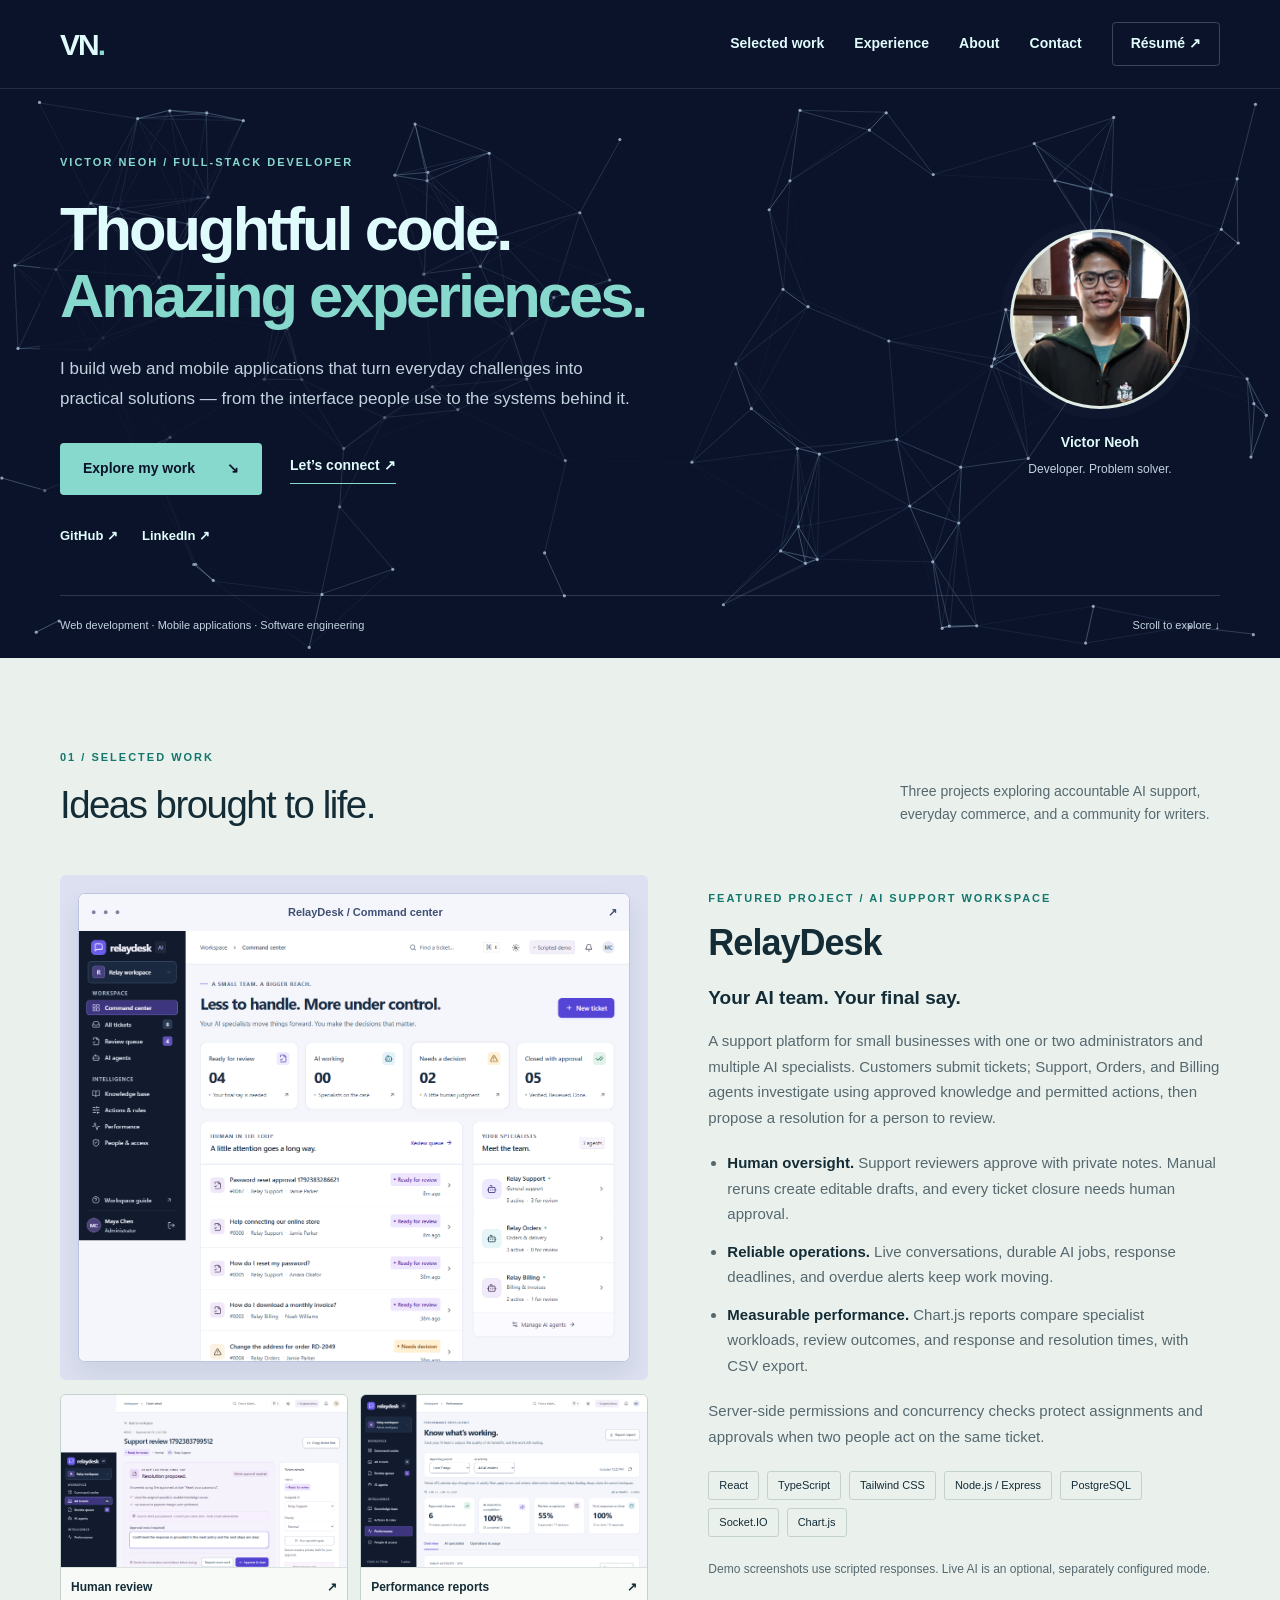
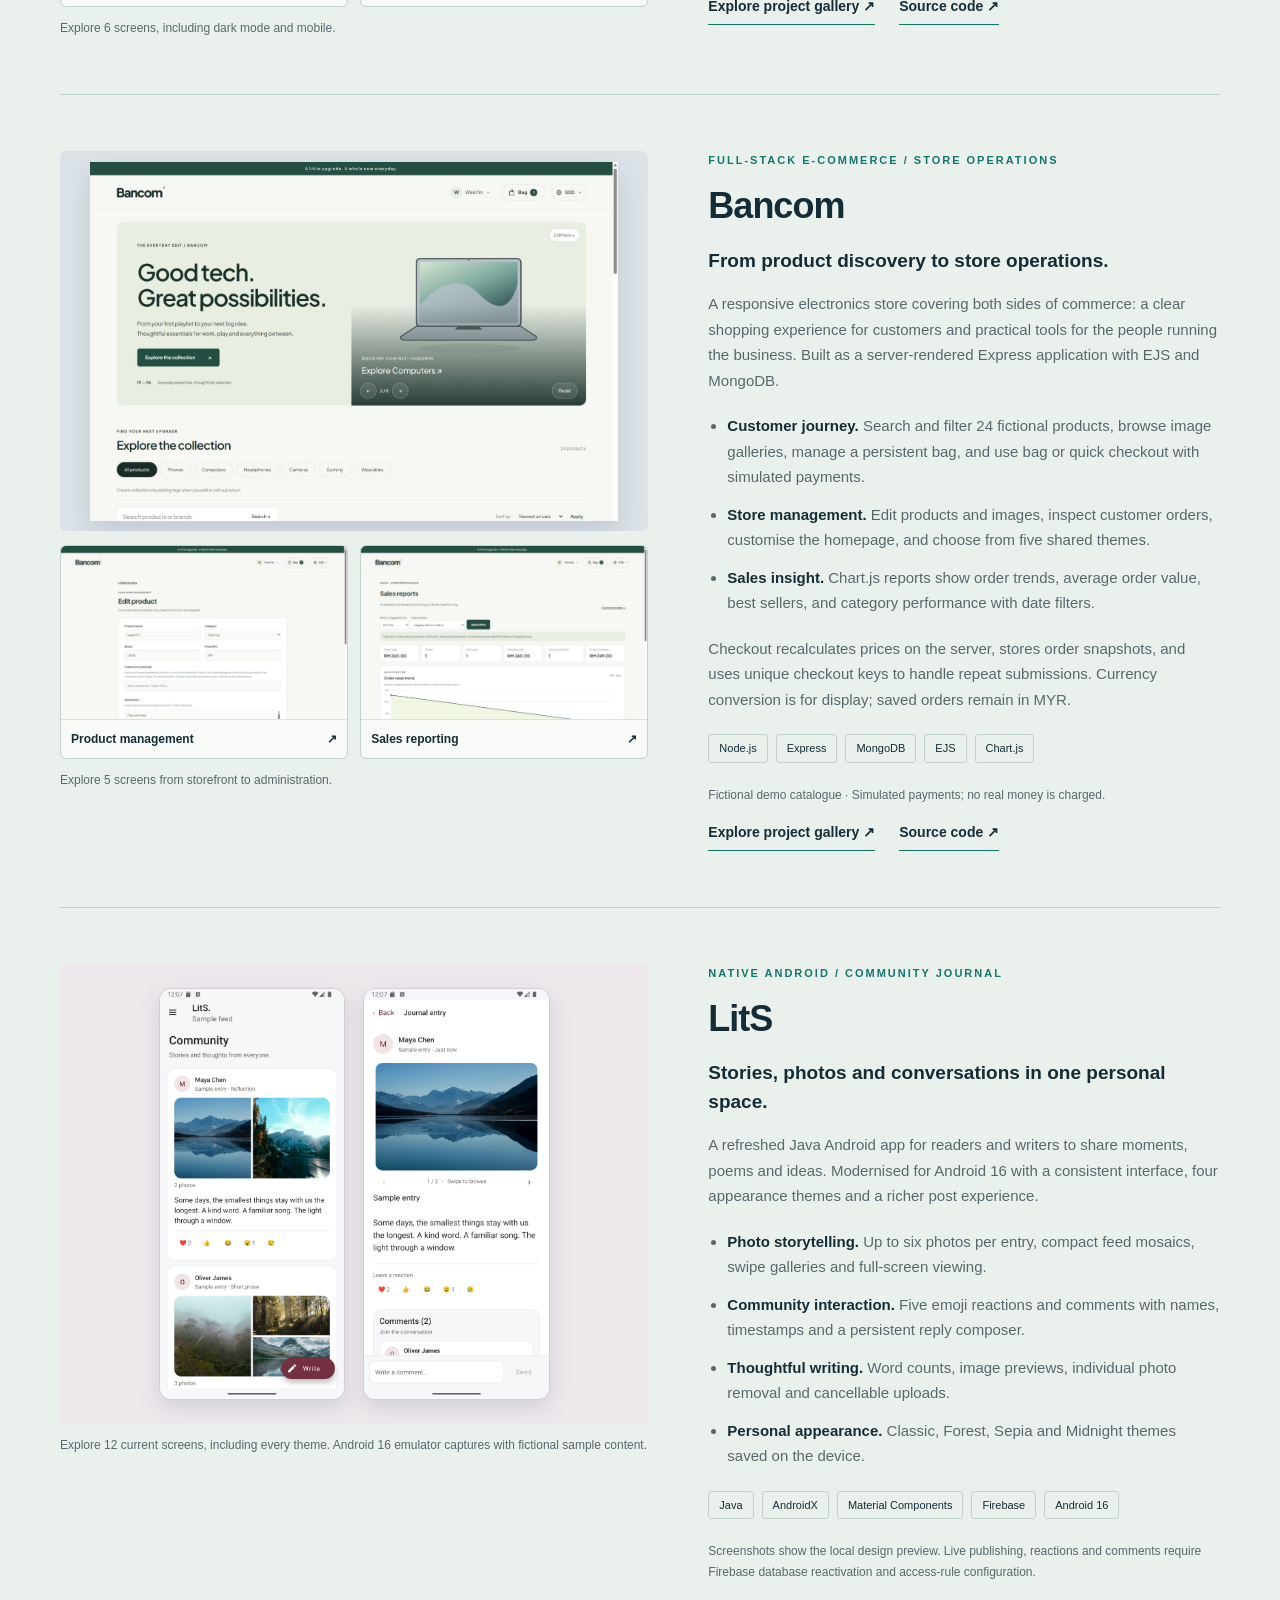
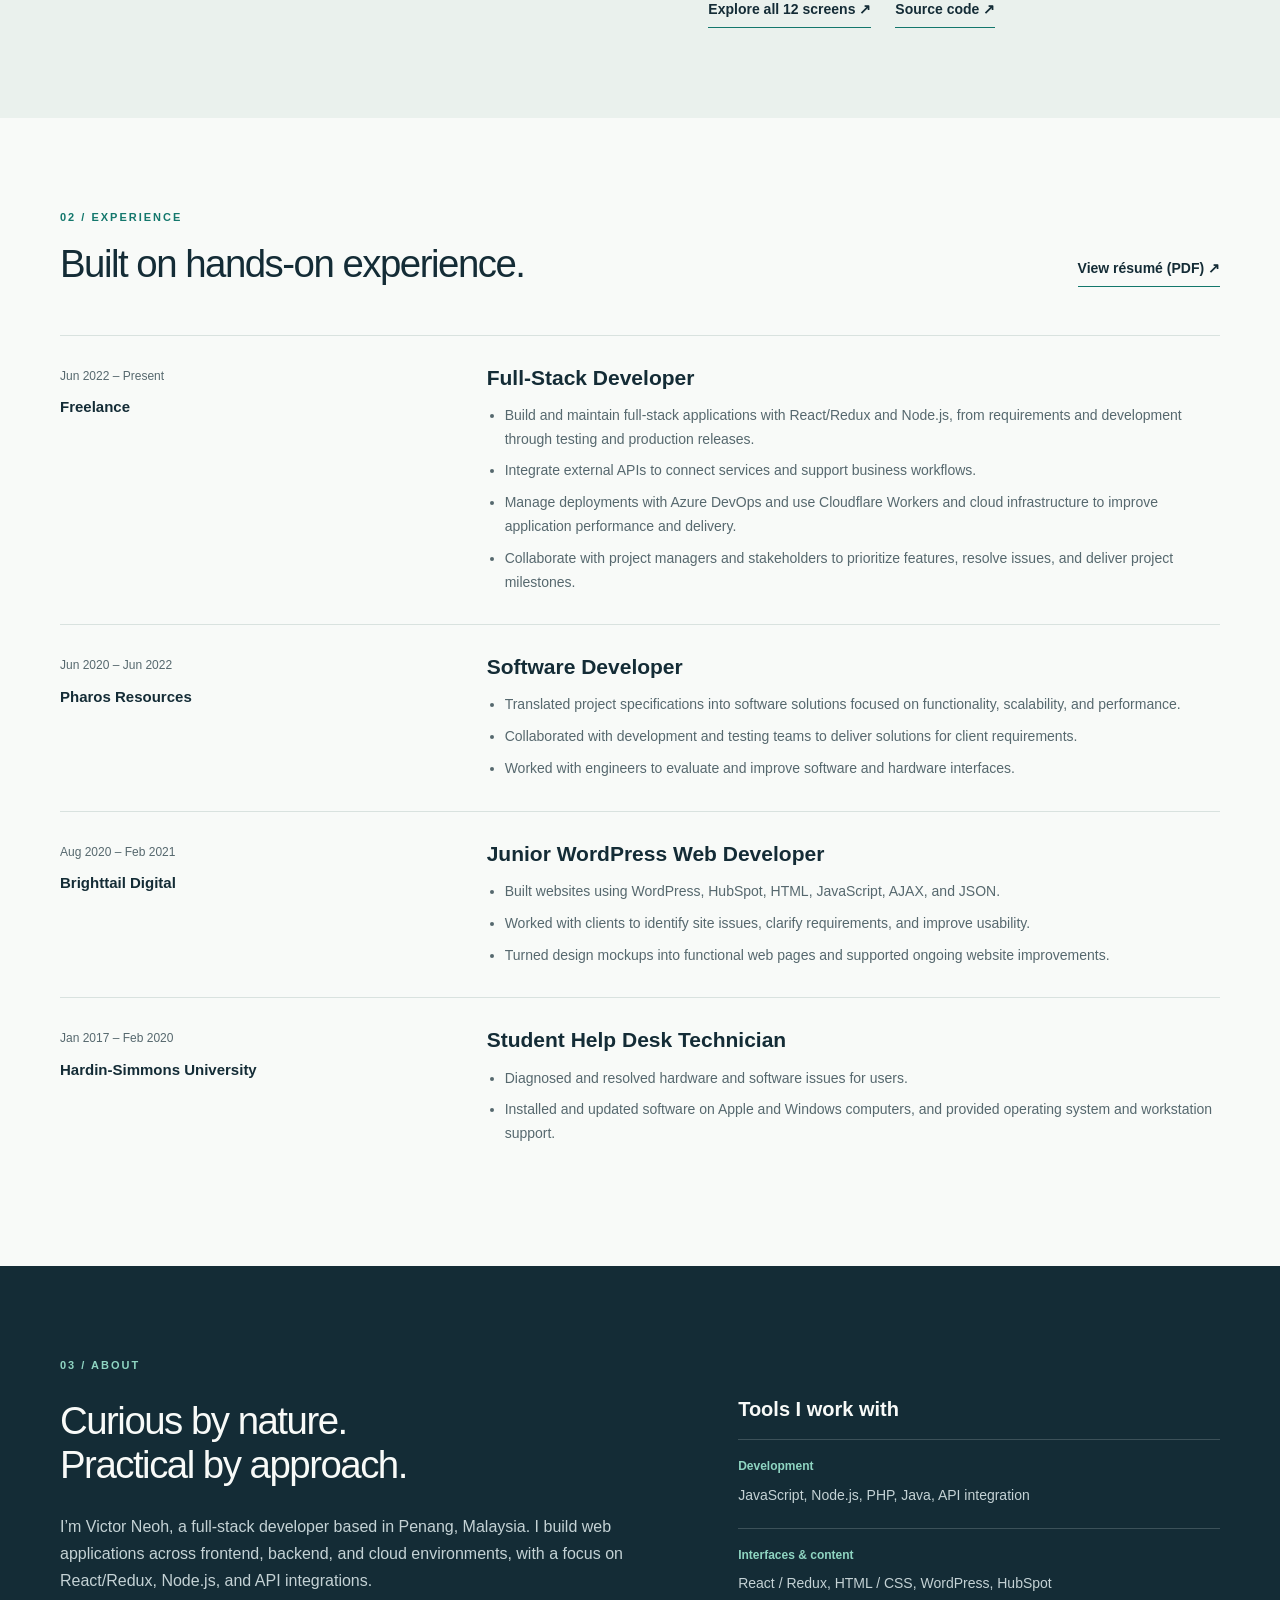
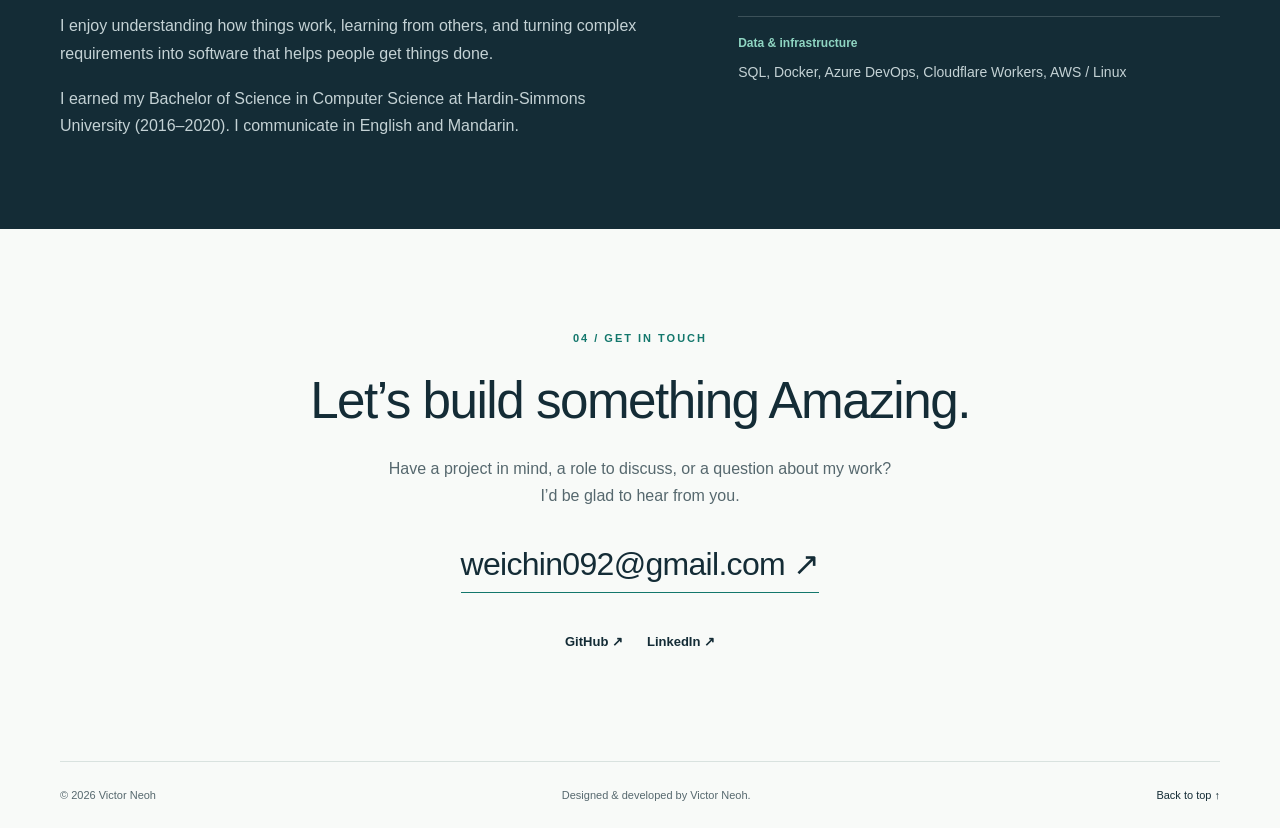
==== commit 9b5ddd98: "Refresh LitS showcase with current Android screens and features" ====
--- a/index.html
+++ b/index.html
@@ -64,7 +64,7 @@
 
   <article class="project bancom-project" aria-labelledby="bancom-title"><div class="project-showcase"><div class="project-visual bancom-visual"><a href="./asset/img/work/Bancom/storefront.png" data-bancom-gallery aria-label="Open Bancom project gallery"><img src="./asset/img/work/Bancom/storefront.png" alt="Bancom storefront with a collection carousel and product category filters" loading="lazy" width="1425" height="1000"></a></div><div class="project-preview-grid"><a href="./asset/img/work/Bancom/product-editor.png" data-bancom-gallery data-gallery-start="2"><img src="./asset/img/work/Bancom/product-editor.png" alt="" loading="lazy" width="1425" height="1000"><span>Product management <span aria-hidden="true">↗</span></span></a><a href="./asset/img/work/Bancom/sales-reports.png" data-bancom-gallery data-gallery-start="3"><img src="./asset/img/work/Bancom/sales-reports.png" alt="" loading="lazy" width="1425" height="1000"><span>Sales reporting <span aria-hidden="true">↗</span></span></a></div><p class="project-image-note">Explore 5 screens from storefront to administration.</p></div><div class="project-copy"><p class="eyebrow">Full-stack e-commerce / Store operations</p><h3 id="bancom-title">Bancom</h3><p class="project-lead">From product discovery to store operations.</p><p>A responsive electronics store covering both sides of commerce: a clear shopping experience for customers and practical tools for the people running the business. Built as a server-rendered Express application with EJS and MongoDB.</p><ul class="project-highlights"><li><strong>Customer journey.</strong> Search and filter 24 fictional products, browse image galleries, manage a persistent bag, and use bag or quick checkout with simulated payments.</li><li><strong>Store management.</strong> Edit products and images, inspect customer orders, customise the homepage, and choose from five shared themes.</li><li><strong>Sales insight.</strong> Chart.js reports show order trends, average order value, best sellers, and category performance with date filters.</li></ul><p>Checkout recalculates prices on the server, stores order snapshots, and uses unique checkout keys to handle repeat submissions. Currency conversion is for display; saved orders remain in MYR.</p><ul class="tags" aria-label="Bancom technologies"><li>Node.js</li><li>Express</li><li>MongoDB</li><li>EJS</li><li>Chart.js</li></ul><p class="project-note">Fictional demo catalogue · Simulated payments; no real money is charged.</p><div class="project-links"><a class="text-link" href="./asset/img/work/Bancom/storefront.png" data-bancom-gallery>Explore project gallery ↗</a><a class="text-link" href="https://github.com/Wneoh/Bancom" target="_blank" rel="noopener">Source code ↗</a></div></div></article>
 
-  <article class="project"><div class="project-visual lits-visual"><a href="./asset/img/work/LitS/homepage.PNG" data-lits-gallery aria-label="Open LitS project gallery"><img src="./asset/img/work/LitS/homepage.PNG" alt="LitS community feed" loading="lazy"></a><a href="./asset/img/work/LitS/homepage.PNG" data-lits-gallery aria-label="Open LitS project gallery"><img src="./asset/img/work/LitS/addpost.PNG" alt="LitS post creation screen" loading="lazy"></a></div><div class="project-copy"><p class="eyebrow">Android application / Community</p><h3>LitS</h3><p>A space for readers and writers to share poems, short stories, and ideas with a community that appreciates literature.</p><p>The app brings together account registration, personal profiles, and a shared feed, with Firebase handling authentication and data storage.</p><ul class="tags" aria-label="LitS technologies"><li>Java</li><li>XML</li><li>Firebase</li><li>Android Studio</li></ul><a class="text-link" href="./asset/img/work/LitS/homepage.PNG" data-lits-gallery>Explore the app <span aria-hidden="true">↗</span></a></div></article>
+  <article class="project lits-project" aria-labelledby="lits-title"><div class="project-showcase"><div class="project-visual lits-visual"><a href="./asset/img/work/LitS/current/feed.png" data-lits-gallery aria-label="Open LitS community feed gallery"><img src="./asset/img/work/LitS/current/feed.png" alt="LitS community feed with a compact photo mosaic and emoji reactions" loading="lazy" width="1080" height="2400"></a><a href="./asset/img/work/LitS/current/comments.png" data-lits-gallery data-gallery-start="2" aria-label="Open LitS comments gallery"><img src="./asset/img/work/LitS/current/comments.png" alt="LitS post details with distinct comment cards and a reply composer" loading="lazy" width="1080" height="2400"></a></div><p class="project-image-note">Explore 12 current screens, including every theme. Android 16 emulator captures with fictional sample content.</p></div><div class="project-copy"><p class="eyebrow">Native Android / Community journal</p><h3 id="lits-title">LitS</h3><p class="project-lead">Stories, photos and conversations in one personal space.</p><p>A refreshed Java Android app for readers and writers to share moments, poems and ideas. Modernised for Android 16 with a consistent interface, four appearance themes and a richer post experience.</p><ul class="project-highlights"><li><strong>Photo storytelling.</strong> Up to six photos per entry, compact feed mosaics, swipe galleries and full-screen viewing.</li><li><strong>Community interaction.</strong> Five emoji reactions and comments with names, timestamps and a persistent reply composer.</li><li><strong>Thoughtful writing.</strong> Word counts, image previews, individual photo removal and cancellable uploads.</li><li><strong>Personal appearance.</strong> Classic, Forest, Sepia and Midnight themes saved on the device.</li></ul><ul class="tags" aria-label="LitS technologies"><li>Java</li><li>AndroidX</li><li>Material Components</li><li>Firebase</li><li>Android 16</li></ul><p class="project-note">Screenshots show the local design preview. Live publishing, reactions and comments require Firebase database reactivation and access-rule configuration.</p><div class="project-links"><a class="text-link" href="./asset/img/work/LitS/current/feed.png" data-lits-gallery>Explore all 12 screens ↗</a><a class="text-link" href="https://github.com/Wneoh/LitS" target="_blank" rel="noopener">Source code ↗</a></div></div></article>
 
 
 </div></section>
@@ -80,7 +80,7 @@
 <section class="section about-section" id="about" aria-labelledby="about-title"><div class="container about-grid"><div><p class="eyebrow">03 / About</p><h2 id="about-title">Curious by nature.<br>Practical by approach.</h2><p>I’m Victor Neoh, a full-stack developer based in Penang, Malaysia. I build web applications across frontend, backend, and cloud environments, with a focus on React/Redux, Node.js, and API integrations.</p><p>I enjoy understanding how things work, learning from others, and turning complex requirements into software that helps people get things done.</p><p>I earned my Bachelor of Science in Computer Science at Hardin-Simmons University (2016–2020). I communicate in English and Mandarin.</p></div><div class="skills"><h3>Tools I work with</h3><div class="skill-row"><h4>Development</h4><p>JavaScript, Node.js, PHP, Java, API integration</p></div><div class="skill-row"><h4>Interfaces & content</h4><p>React / Redux, HTML / CSS, WordPress, HubSpot</p></div><div class="skill-row"><h4>Data & infrastructure</h4><p>SQL, Docker, Azure DevOps, Cloudflare Workers, AWS / Linux</p></div></div></div></section>
 <section class="section contact-section container" id="contact" aria-labelledby="contact-title"><p class="eyebrow">04 / Get in touch</p><h2 id="contact-title">Let’s build something Amazing.</h2><p>Have a project in mind, a role to discuss, or a question about my work?<br>I’d be glad to hear from you.</p><a class="contact-email" href="mailto:weichin092@gmail.com">weichin092@gmail.com <span aria-hidden="true">↗</span></a><div class="hero-links"><a href="https://github.com/Wneoh" target="_blank" rel="noopener">GitHub ↗</a><a href="https://www.linkedin.com/in/wei-chin-neoh-10131996/" target="_blank" rel="noopener">LinkedIn ↗</a></div></section>
 <dialog class="project-gallery" id="relaydesk-gallery" aria-labelledby="relaydesk-gallery-title"><div class="gallery-heading"><div><p class="eyebrow">AI SUPPORT WORKSPACE / RELAYDESK</p><h2 id="relaydesk-gallery-title">Inside RelayDesk</h2></div><button type="button" data-gallery-close aria-label="Close project gallery">✕</button></div><div class="gallery-stage"><figure data-gallery-slide><a href="./asset/img/work/RelayDesk/command-center.png" target="_blank" rel="noopener" aria-label="Open command center screenshot at full size"><img src="./asset/img/work/RelayDesk/command-center.png" alt="The RelayDesk dashboard showing tickets ready for review, blockers, and specialist workloads" loading="lazy"></a><figcaption><h3>Command center</h3><p>One place to see tickets awaiting review, cases that need a decision, and each specialist’s current workload.</p></figcaption></figure><figure data-gallery-slide hidden><a href="./asset/img/work/RelayDesk/support-approval.png" target="_blank" rel="noopener" aria-label="Open human review and approval screenshot at full size"><img src="./asset/img/work/RelayDesk/support-approval.png" alt="RelayDesk Support review screen with an approval note and ticket conversation" loading="lazy"></a><figcaption><h3>Human review & approval</h3><p>Support reviewers inspect the conversation and evidence, then leave a private note when approving a response or closure. Manual specialist reruns produce a draft that must be confirmed before sending.</p></figcaption></figure><figure data-gallery-slide hidden><a href="./asset/img/work/RelayDesk/agents.png" target="_blank" rel="noopener" aria-label="Open specialist ai agents screenshot at full size"><img src="./asset/img/work/RelayDesk/agents.png" alt="RelayDesk agent management screen with Support, Orders, and Billing specialists" loading="lazy"></a><figcaption><h3>Specialist AI agents</h3><p>Configure Support, Orders, and Billing specialists with separate instructions and knowledge. Administrators can pause an agent and control which actions it may perform.</p></figcaption></figure><figure data-gallery-slide hidden><a href="./asset/img/work/RelayDesk/performance.png" target="_blank" rel="noopener" aria-label="Open performance and reporting screenshot at full size"><img src="./asset/img/work/RelayDesk/performance.png" alt="RelayDesk performance dashboard with Chart.js trends and specialist comparisons" loading="lazy"></a><figcaption><h3>Performance & reporting</h3><p>Filter by date and execution mode, compare specialist outcomes, inspect response and closure times, and export the report as CSV. Demo runs are distinguished from live model activity.</p></figcaption></figure><figure data-gallery-slide hidden><a href="./asset/img/work/RelayDesk/ticket-dark.png" target="_blank" rel="noopener" aria-label="Open live conversations, dark mode screenshot at full size"><img src="./asset/img/work/RelayDesk/ticket-dark.png" alt="RelayDesk ticket conversation in dark mode" loading="lazy"></a><figcaption><h3>Live conversations, dark mode</h3><p>Ticket URLs can be shared directly. Authenticated Socket.IO updates keep conversations current, while light, dark, and system themes support different viewing preferences.</p></figcaption></figure><figure data-gallery-slide hidden><a href="./asset/img/work/RelayDesk/mobile.png" target="_blank" rel="noopener" aria-label="Open responsive workspace screenshot at full size"><img src="./asset/img/work/RelayDesk/mobile.png" alt="RelayDesk workspace on a narrow mobile screen" loading="lazy"></a><figcaption><h3>Responsive workspace</h3><p>The workspace adapts to smaller screens so reviewers can check tickets and navigate the queue away from a desktop.</p></figcaption></figure></div><div class="gallery-controls"><button type="button" data-gallery-prev aria-label="Previous screenshot">←</button><span data-gallery-count aria-live="polite">1 / 6</span><button type="button" data-gallery-next aria-label="Next screenshot">→</button></div><nav class="gallery-tabs" aria-label="Choose RelayDesk screenshot"><button type="button" data-gallery-index="0" aria-pressed="true">Command center</button><button type="button" data-gallery-index="1" aria-pressed="false">Human review & approval</button><button type="button" data-gallery-index="2" aria-pressed="false">Specialist AI agents</button><button type="button" data-gallery-index="3" aria-pressed="false">Performance & reporting</button><button type="button" data-gallery-index="4" aria-pressed="false">Live conversations, dark mode</button><button type="button" data-gallery-index="5" aria-pressed="false">Responsive workspace</button></nav></dialog>
-<dialog class="project-gallery" id="bancom-gallery" aria-labelledby="gallery-title"><div class="gallery-heading"><div><p class="eyebrow">FEATURED PROJECT / BANCOM</p><h2 id="gallery-title">Inside Bancom</h2></div><button type="button" data-gallery-close aria-label="Close project gallery">✕</button></div><div class="gallery-stage"><figure data-gallery-slide ><a href="./asset/img/work/Bancom/storefront.png" target="_blank" rel="noopener" aria-label="Open discover the collection screenshot at full size"><img src="./asset/img/work/Bancom/storefront.png" alt="Bancom discover the collection" width="1425" height="1000"></a><figcaption><h3>Discover the collection</h3><p>Browse the 24-product fictional catalogue through collections, category filters, search, sorting, and pagination. Reference currency conversion changes display prices while checkout stays in MYR.</p></figcaption></figure><figure data-gallery-slide hidden><a href="./asset/img/work/Bancom/product-detail.png" target="_blank" rel="noopener" aria-label="Open product details & quick checkout screenshot at full size"><img src="./asset/img/work/Bancom/product-detail.png" alt="Bancom product details & quick checkout" width="1425" height="1000"></a><figcaption><h3>Product details & quick checkout</h3><p>Product image galleries, quantity controls, and Buy now lead into a separate quick checkout. Simulated approvals create an order snapshot; declines leave the customer free to retry.</p></figcaption></figure><figure data-gallery-slide hidden><a href="./asset/img/work/Bancom/product-editor.png" target="_blank" rel="noopener" aria-label="Open product management screenshot at full size"><img src="./asset/img/work/Bancom/product-editor.png" alt="Bancom product management" width="1425" height="1000"></a><figcaption><h3>Product management</h3><p>Administrators edit descriptions, prices, specifications, categories, and collection tags. The gallery editor supports 1–6 images, cover selection, removal with undo, and preview before saving.</p></figcaption></figure><figure data-gallery-slide hidden><a href="./asset/img/work/Bancom/sales-reports.png" target="_blank" rel="noopener" aria-label="Open sales reports & analysis screenshot at full size"><img src="./asset/img/work/Bancom/sales-reports.png" alt="Bancom sales reports & analysis" width="1425" height="1000"></a><figcaption><h3>Sales reports & analysis</h3><p>Chart.js visualises order trends, top products and category performance. Filters include custom dates. This screenshot uses legacy demo orders, not real sales.</p></figcaption></figure><figure data-gallery-slide hidden><a href="./asset/img/work/Bancom/theme-editor.png" target="_blank" rel="noopener" aria-label="Open storefront customisation screenshot at full size"><img src="./asset/img/work/Bancom/theme-editor.png" alt="Bancom storefront customisation" width="1425" height="1000"></a><figcaption><h3>Storefront customisation</h3><p>Administrators preview and save one of five store-wide themes, then configure homepage text, local calls to action, slide images, and carousel timing. Settings persist in MongoDB for every visitor.</p></figcaption></figure></div><div class="gallery-controls"><button type="button" data-gallery-prev aria-label="Previous screenshot">←</button><span data-gallery-count aria-live="polite">1 / 5</span><button type="button" data-gallery-next aria-label="Next screenshot">→</button></div><nav class="gallery-tabs" aria-label="Choose project screenshot"><button type="button" data-gallery-index="0" aria-pressed="true">Discover the collection</button><button type="button" data-gallery-index="1" aria-pressed="false">Product details & quick checkout</button><button type="button" data-gallery-index="2" aria-pressed="false">Product management</button><button type="button" data-gallery-index="3" aria-pressed="false">Sales reports & analysis</button><button type="button" data-gallery-index="4" aria-pressed="false">Storefront customisation</button></nav></dialog><dialog class="project-gallery" id="lits-gallery" aria-labelledby="lits-gallery-title"><div class="gallery-heading"><div><p class="eyebrow">ANDROID APPLICATION / LITS</p><h2 id="lits-gallery-title">Inside LitS</h2></div><button type="button" data-gallery-close aria-label="Close project gallery">✕</button></div><div class="gallery-stage"><figure data-gallery-slide ><a href="./asset/img/work/LitS/loginpage.PNG" target="_blank" rel="noopener" aria-label="Open sign in screenshot at full size"><img src="./asset/img/work/LitS/loginpage.PNG" alt="LitS sign-in screen"></a><figcaption><h3>Sign in</h3><p>Firebase authentication gives users access to their accounts.</p></figcaption></figure><figure data-gallery-slide hidden><a href="./asset/img/work/LitS/resgisterpage.PNG" target="_blank" rel="noopener" aria-label="Open create an account screenshot at full size"><img src="./asset/img/work/LitS/resgisterpage.PNG" alt="LitS registration screen"></a><figcaption><h3>Create an account</h3><p>Registration checks email addresses to prevent duplicate accounts.</p></figcaption></figure><figure data-gallery-slide hidden><a href="./asset/img/work/LitS/setup_profile.PNG" target="_blank" rel="noopener" aria-label="Open make it personal screenshot at full size"><img src="./asset/img/work/LitS/setup_profile.PNG" alt="LitS profile setup form"></a><figcaption><h3>Make it personal</h3><p>Members add a profile photo, username, and personal details.</p></figcaption></figure><figure data-gallery-slide hidden><a href="./asset/img/work/LitS/homepage.PNG" target="_blank" rel="noopener" aria-label="Open discover writing screenshot at full size"><img src="./asset/img/work/LitS/homepage.PNG" alt="LitS shared community feed"></a><figcaption><h3>Discover writing</h3><p>A shared feed displays posts from across the community.</p></figcaption></figure><figure data-gallery-slide hidden><a href="./asset/img/work/LitS/addpost.PNG" target="_blank" rel="noopener" aria-label="Open share a story screenshot at full size"><img src="./asset/img/work/LitS/addpost.PNG" alt="LitS new post form"></a><figcaption><h3>Share a story</h3><p>Members publish their writing directly to the community feed.</p></figcaption></figure></div><div class="gallery-controls"><button type="button" data-gallery-prev aria-label="Previous screenshot">←</button><span data-gallery-count aria-live="polite">1 / 5</span><button type="button" data-gallery-next aria-label="Next screenshot">→</button></div><nav class="gallery-tabs" aria-label="Choose project screenshot"><button type="button" data-gallery-index="0" aria-pressed="true">Sign in</button><button type="button" data-gallery-index="1" aria-pressed="false">Create an account</button><button type="button" data-gallery-index="2" aria-pressed="false">Make it personal</button><button type="button" data-gallery-index="3" aria-pressed="false">Discover writing</button><button type="button" data-gallery-index="4" aria-pressed="false">Share a story</button></nav></dialog></main>
+<dialog class="project-gallery" id="bancom-gallery" aria-labelledby="gallery-title"><div class="gallery-heading"><div><p class="eyebrow">FEATURED PROJECT / BANCOM</p><h2 id="gallery-title">Inside Bancom</h2></div><button type="button" data-gallery-close aria-label="Close project gallery">✕</button></div><div class="gallery-stage"><figure data-gallery-slide ><a href="./asset/img/work/Bancom/storefront.png" target="_blank" rel="noopener" aria-label="Open discover the collection screenshot at full size"><img src="./asset/img/work/Bancom/storefront.png" alt="Bancom discover the collection" width="1425" height="1000"></a><figcaption><h3>Discover the collection</h3><p>Browse the 24-product fictional catalogue through collections, category filters, search, sorting, and pagination. Reference currency conversion changes display prices while checkout stays in MYR.</p></figcaption></figure><figure data-gallery-slide hidden><a href="./asset/img/work/Bancom/product-detail.png" target="_blank" rel="noopener" aria-label="Open product details & quick checkout screenshot at full size"><img src="./asset/img/work/Bancom/product-detail.png" alt="Bancom product details & quick checkout" width="1425" height="1000"></a><figcaption><h3>Product details & quick checkout</h3><p>Product image galleries, quantity controls, and Buy now lead into a separate quick checkout. Simulated approvals create an order snapshot; declines leave the customer free to retry.</p></figcaption></figure><figure data-gallery-slide hidden><a href="./asset/img/work/Bancom/product-editor.png" target="_blank" rel="noopener" aria-label="Open product management screenshot at full size"><img src="./asset/img/work/Bancom/product-editor.png" alt="Bancom product management" width="1425" height="1000"></a><figcaption><h3>Product management</h3><p>Administrators edit descriptions, prices, specifications, categories, and collection tags. The gallery editor supports 1–6 images, cover selection, removal with undo, and preview before saving.</p></figcaption></figure><figure data-gallery-slide hidden><a href="./asset/img/work/Bancom/sales-reports.png" target="_blank" rel="noopener" aria-label="Open sales reports & analysis screenshot at full size"><img src="./asset/img/work/Bancom/sales-reports.png" alt="Bancom sales reports & analysis" width="1425" height="1000"></a><figcaption><h3>Sales reports & analysis</h3><p>Chart.js visualises order trends, top products and category performance. Filters include custom dates. This screenshot uses legacy demo orders, not real sales.</p></figcaption></figure><figure data-gallery-slide hidden><a href="./asset/img/work/Bancom/theme-editor.png" target="_blank" rel="noopener" aria-label="Open storefront customisation screenshot at full size"><img src="./asset/img/work/Bancom/theme-editor.png" alt="Bancom storefront customisation" width="1425" height="1000"></a><figcaption><h3>Storefront customisation</h3><p>Administrators preview and save one of five store-wide themes, then configure homepage text, local calls to action, slide images, and carousel timing. Settings persist in MongoDB for every visitor.</p></figcaption></figure></div><div class="gallery-controls"><button type="button" data-gallery-prev aria-label="Previous screenshot">←</button><span data-gallery-count aria-live="polite">1 / 5</span><button type="button" data-gallery-next aria-label="Next screenshot">→</button></div><nav class="gallery-tabs" aria-label="Choose project screenshot"><button type="button" data-gallery-index="0" aria-pressed="true">Discover the collection</button><button type="button" data-gallery-index="1" aria-pressed="false">Product details & quick checkout</button><button type="button" data-gallery-index="2" aria-pressed="false">Product management</button><button type="button" data-gallery-index="3" aria-pressed="false">Sales reports & analysis</button><button type="button" data-gallery-index="4" aria-pressed="false">Storefront customisation</button></nav></dialog><dialog class="project-gallery lits-gallery" id="lits-gallery" aria-labelledby="lits-gallery-title"><div class="gallery-heading"><div><p class="eyebrow">ANDROID APPLICATION / LITS</p><h2 id="lits-gallery-title">Inside LitS</h2></div><button type="button" data-gallery-close aria-label="Close project gallery">✕</button></div><div class="gallery-stage"><figure data-gallery-slide ><a href="./asset/img/work/LitS/current/feed.png" target="_blank" rel="noopener" aria-label="Open community feed screenshot at full size"><img src="./asset/img/work/LitS/current/feed.png" alt="LitS community feed" width="1080" height="2400" loading="lazy"></a><figcaption><p class="eyebrow">01 / APP EXPERIENCE</p><h3>Community feed</h3><p>Compact photo mosaics, author details and one-tap emoji reactions keep the shared journal easy to browse.</p><p class="gallery-preview-note">Local preview · Sample content</p></figcaption></figure><figure data-gallery-slide hidden><a href="./asset/img/work/LitS/current/details.png" target="_blank" rel="noopener" aria-label="Open photo galleries screenshot at full size"><img src="./asset/img/work/LitS/current/details.png" alt="LitS photo galleries" width="1080" height="2400" loading="lazy"></a><figcaption><p class="eyebrow">02 / APP EXPERIENCE</p><h3>Photo galleries</h3><p>Rounded photos sit in a swipe gallery with a counter and previous/next controls. Feed photos open the entry first.</p><p class="gallery-preview-note">Local preview · Sample content</p></figcaption></figure><figure data-gallery-slide hidden><a href="./asset/img/work/LitS/current/comments.png" target="_blank" rel="noopener" aria-label="Open a clearer conversation screenshot at full size"><img src="./asset/img/work/LitS/current/comments.png" alt="LitS a clearer conversation" width="1080" height="2400" loading="lazy"></a><figcaption><p class="eyebrow">03 / APP EXPERIENCE</p><h3>A clearer conversation</h3><p>A separate comments section uses avatar initials, individual cards and timestamps. The reply box stays within reach.</p><p class="gallery-preview-note">Local preview · Sample content</p></figcaption></figure><figure data-gallery-slide hidden><a href="./asset/img/work/LitS/current/editor.png" target="_blank" rel="noopener" aria-label="Open create a photo entry screenshot at full size"><img src="./asset/img/work/LitS/current/editor.png" alt="LitS create a photo entry" width="1080" height="2400" loading="lazy"></a><figcaption><p class="eyebrow">04 / APP EXPERIENCE</p><h3>Create a photo entry</h3><p>Write a story and select up to six photos. Preview and remove individual images before publishing; cancel uploads to return to the draft.</p><p class="gallery-preview-note">Local preview · Sample content</p></figcaption></figure><figure data-gallery-slide hidden><a href="./asset/img/work/LitS/current/photo-viewer.png" target="_blank" rel="noopener" aria-label="Open full-screen photos screenshot at full size"><img src="./asset/img/work/LitS/current/photo-viewer.png" alt="LitS full-screen photos" width="1080" height="2400" loading="lazy"></a><figcaption><p class="eyebrow">05 / APP EXPERIENCE</p><h3>Full-screen photos</h3><p>Open a photo from entry details and browse the album without leaving the viewer.</p><p class="gallery-preview-note">Local preview · Sample content</p></figcaption></figure><figure data-gallery-slide hidden><a href="./asset/img/work/LitS/current/themes.png" target="_blank" rel="noopener" aria-label="Open choose your appearance screenshot at full size"><img src="./asset/img/work/LitS/current/themes.png" alt="LitS choose your appearance" width="1080" height="2400" loading="lazy"></a><figcaption><p class="eyebrow">06 / APP EXPERIENCE</p><h3>Choose your appearance</h3><p>Four saved themes apply across the app: Classic, Forest, Sepia and Midnight.</p><p class="gallery-preview-note">Local preview · Sample content</p></figcaption></figure><figure data-gallery-slide hidden><a href="./asset/img/work/LitS/current/forest.png" target="_blank" rel="noopener" aria-label="Open forest theme screenshot at full size"><img src="./asset/img/work/LitS/current/forest.png" alt="LitS forest theme" width="1080" height="2400" loading="lazy"></a><figcaption><p class="eyebrow">07 / APP EXPERIENCE</p><h3>Forest theme</h3><p>Soft greens give the community feed a quieter look while preserving contrast.</p><p class="gallery-preview-note">Local preview · Sample content</p></figcaption></figure><figure data-gallery-slide hidden><a href="./asset/img/work/LitS/current/sepia.png" target="_blank" rel="noopener" aria-label="Open sepia theme screenshot at full size"><img src="./asset/img/work/LitS/current/sepia.png" alt="LitS sepia theme" width="1080" height="2400" loading="lazy"></a><figcaption><p class="eyebrow">08 / APP EXPERIENCE</p><h3>Sepia theme</h3><p>Warm paper tones suit long-form reading and personal writing.</p><p class="gallery-preview-note">Local preview · Sample content</p></figcaption></figure><figure data-gallery-slide hidden><a href="./asset/img/work/LitS/current/midnight.png" target="_blank" rel="noopener" aria-label="Open midnight theme screenshot at full size"><img src="./asset/img/work/LitS/current/midnight.png" alt="LitS midnight theme" width="1080" height="2400" loading="lazy"></a><figcaption><p class="eyebrow">09 / APP EXPERIENCE</p><h3>Midnight theme</h3><p>Dark surfaces and lavender accents carry through photos, reactions and navigation.</p><p class="gallery-preview-note">Local preview · Sample content</p></figcaption></figure><figure data-gallery-slide hidden><a href="./asset/img/work/LitS/current/login.png" target="_blank" rel="noopener" aria-label="Open sign in screenshot at full size"><img src="./asset/img/work/LitS/current/login.png" alt="LitS sign in" width="1080" height="2400" loading="lazy"></a><figcaption><p class="eyebrow">10 / APP EXPERIENCE</p><h3>Sign in</h3><p>A refreshed sign-in form with password visibility controls and a theme shortcut.</p><p class="gallery-preview-note">Local preview · Sample content</p></figcaption></figure><figure data-gallery-slide hidden><a href="./asset/img/work/LitS/current/register.png" target="_blank" rel="noopener" aria-label="Open create an account screenshot at full size"><img src="./asset/img/work/LitS/current/register.png" alt="LitS create an account" width="1080" height="2400" loading="lazy"></a><figcaption><p class="eyebrow">11 / APP EXPERIENCE</p><h3>Create an account</h3><p>A focused registration screen with password confirmation and keyboard-aware spacing.</p><p class="gallery-preview-note">Local preview · Sample content</p></figcaption></figure><figure data-gallery-slide hidden><a href="./asset/img/work/LitS/current/profile.png" target="_blank" rel="noopener" aria-label="Open make it personal screenshot at full size"><img src="./asset/img/work/LitS/current/profile.png" alt="LitS make it personal" width="1080" height="2400" loading="lazy"></a><figcaption><p class="eyebrow">12 / APP EXPERIENCE</p><h3>Make it personal</h3><p>Choose a profile photo, username, name, country and gender. This screenshot uses fictional profile details.</p><p class="gallery-preview-note">Local preview · Sample content</p></figcaption></figure></div><div class="gallery-controls"><button type="button" data-gallery-prev aria-label="Previous screenshot">←</button><span data-gallery-count aria-live="polite">1 / 12</span><button type="button" data-gallery-next aria-label="Next screenshot">→</button></div><nav class="gallery-tabs" aria-label="Choose LitS screenshot"><button type="button" data-gallery-index="0" aria-pressed="true">Community feed</button><button type="button" data-gallery-index="1" aria-pressed="false">Photo galleries</button><button type="button" data-gallery-index="2" aria-pressed="false">A clearer conversation</button><button type="button" data-gallery-index="3" aria-pressed="false">Create a photo entry</button><button type="button" data-gallery-index="4" aria-pressed="false">Full-screen photos</button><button type="button" data-gallery-index="5" aria-pressed="false">Choose your appearance</button><button type="button" data-gallery-index="6" aria-pressed="false">Forest theme</button><button type="button" data-gallery-index="7" aria-pressed="false">Sepia theme</button><button type="button" data-gallery-index="8" aria-pressed="false">Midnight theme</button><button type="button" data-gallery-index="9" aria-pressed="false">Sign in</button><button type="button" data-gallery-index="10" aria-pressed="false">Create an account</button><button type="button" data-gallery-index="11" aria-pressed="false">Make it personal</button></nav><p class="project-image-note">Sample photography from Pexels. <a href="./asset/img/work/LitS/current/PHOTO_CREDITS.md">View photo credits</a>.</p></dialog></main>
 <footer class="container"><p>© <span id="year">2026</span> Victor Neoh</p><p>Designed & developed by Victor Neoh.</p><a href="#intro_section">Back to top ↑</a></footer>
 </body>
 </html>
--- a/asset/css/main.css
+++ b/asset/css/main.css
@@ -43,3 +43,6 @@
 .project-image-note{font-size:12px;line-height:1.6;margin-top:12px}
 @media(max-width:1000px){.project{gap:32px;grid-template-columns:minmax(0,1.08fr) minmax(0,1fr)}}
 @media(max-width:760px){.project{grid-template-columns:minmax(0,1fr)}.project+.project{margin-top:40px;padding-top:40px}.project-visual.relaydesk-visual{padding:12px}.project-copy .project-lead{font-size:18px!important}.project-highlights{font-size:15px}}
+
+/* Current LitS mobile app gallery. */
+.lits-project .lits-visual{background:#eee8ed;height:460px;padding:24px;gap:18px}.lits-project .lits-visual img{border-radius:12px;border:1px solid #d7cbd2}.lits-gallery .gallery-stage figure:not([hidden]){display:grid;grid-template-columns:minmax(0,1fr) minmax(0,1fr);gap:32px;align-items:center}.lits-gallery .gallery-stage img{height:58dvh;max-height:640px;background:#eee8ed;border-radius:12px}.lits-gallery .gallery-stage figcaption{padding:20px}.lits-gallery .gallery-stage h3{font-size:28px;line-height:1.2}.lits-gallery .gallery-stage .eyebrow{font-size:11px;margin-bottom:14px}.gallery-preview-note{font-size:12px!important;margin-top:20px}.lits-gallery .project-image-note{text-align:center}.lits-gallery .project-image-note a{text-decoration:underline}@media(max-width:760px){.lits-project .lits-visual{height:400px;padding:18px;gap:14px}.lits-gallery .gallery-stage figure:not([hidden]){grid-template-columns:1fr;gap:8px}.lits-gallery .gallery-stage img{height:48dvh}.lits-gallery .gallery-stage figcaption{padding:8px 0}.lits-gallery .gallery-stage h3{font-size:22px}}
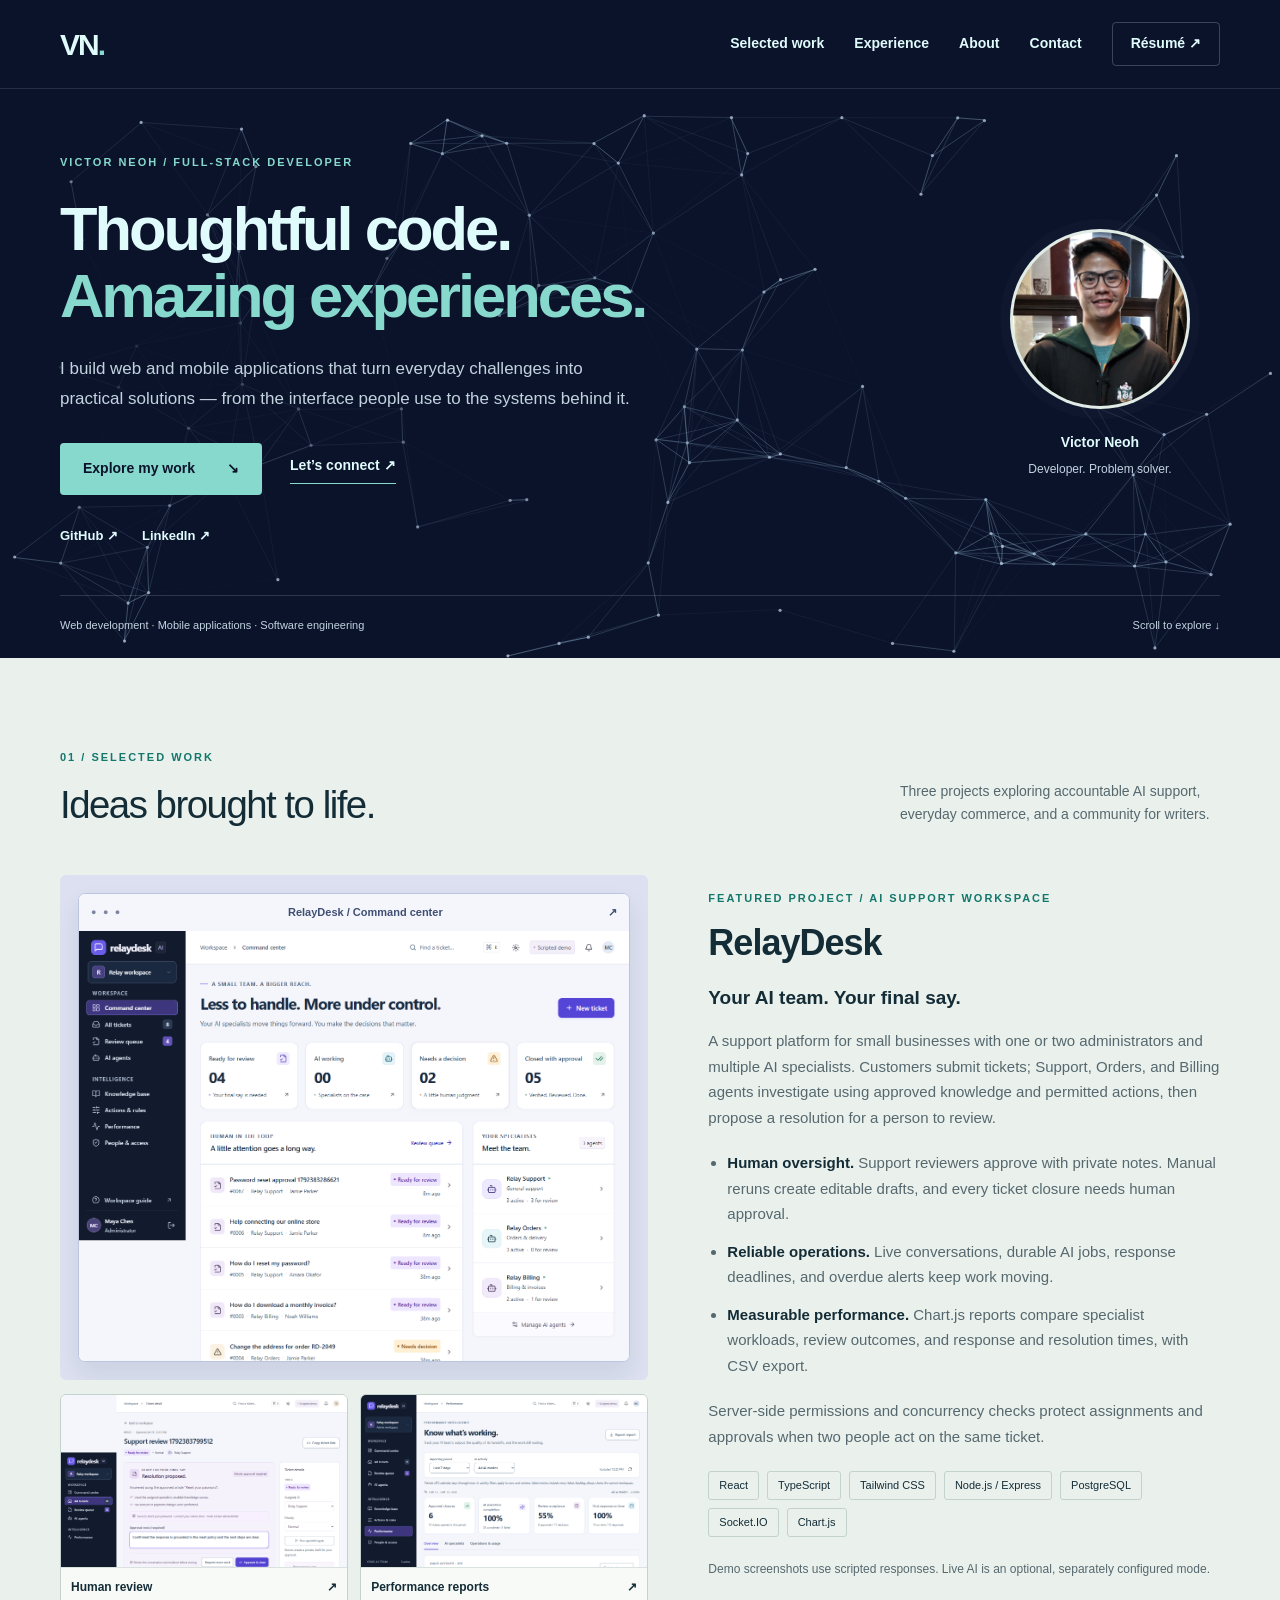
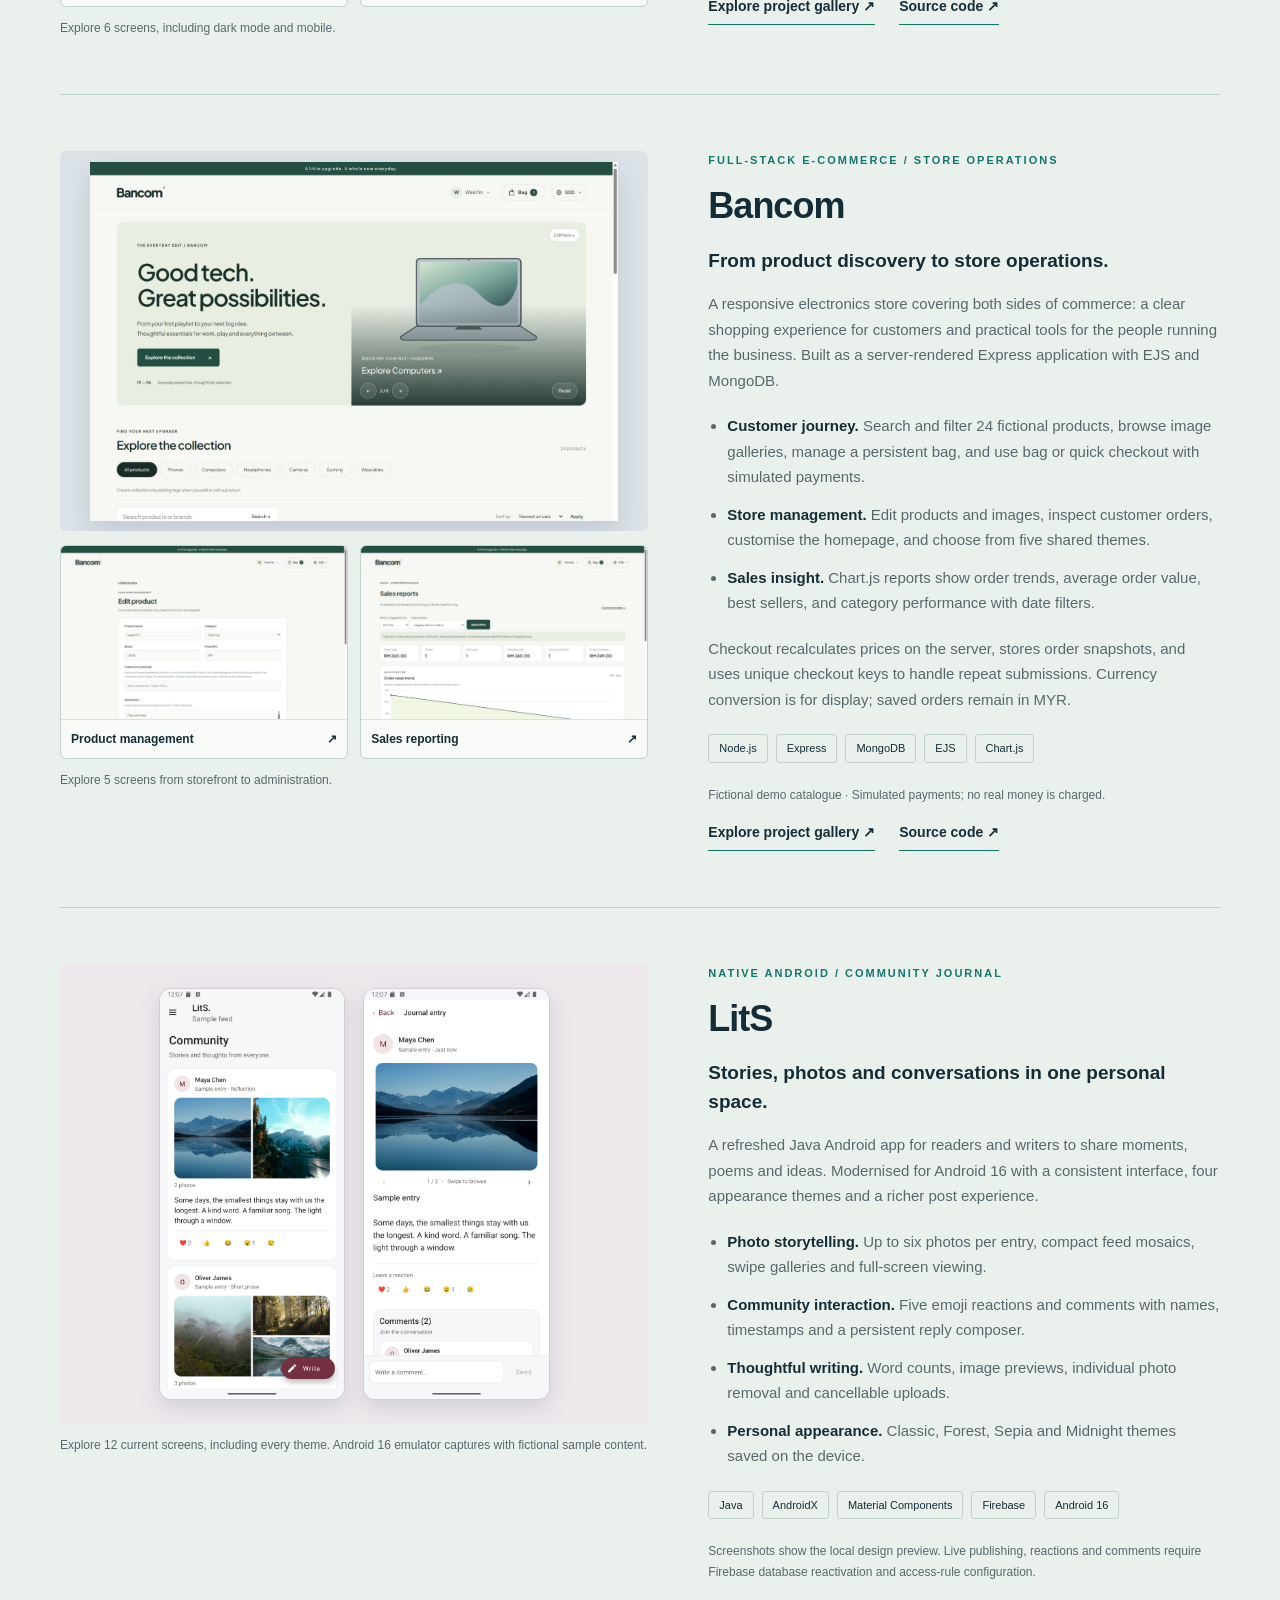
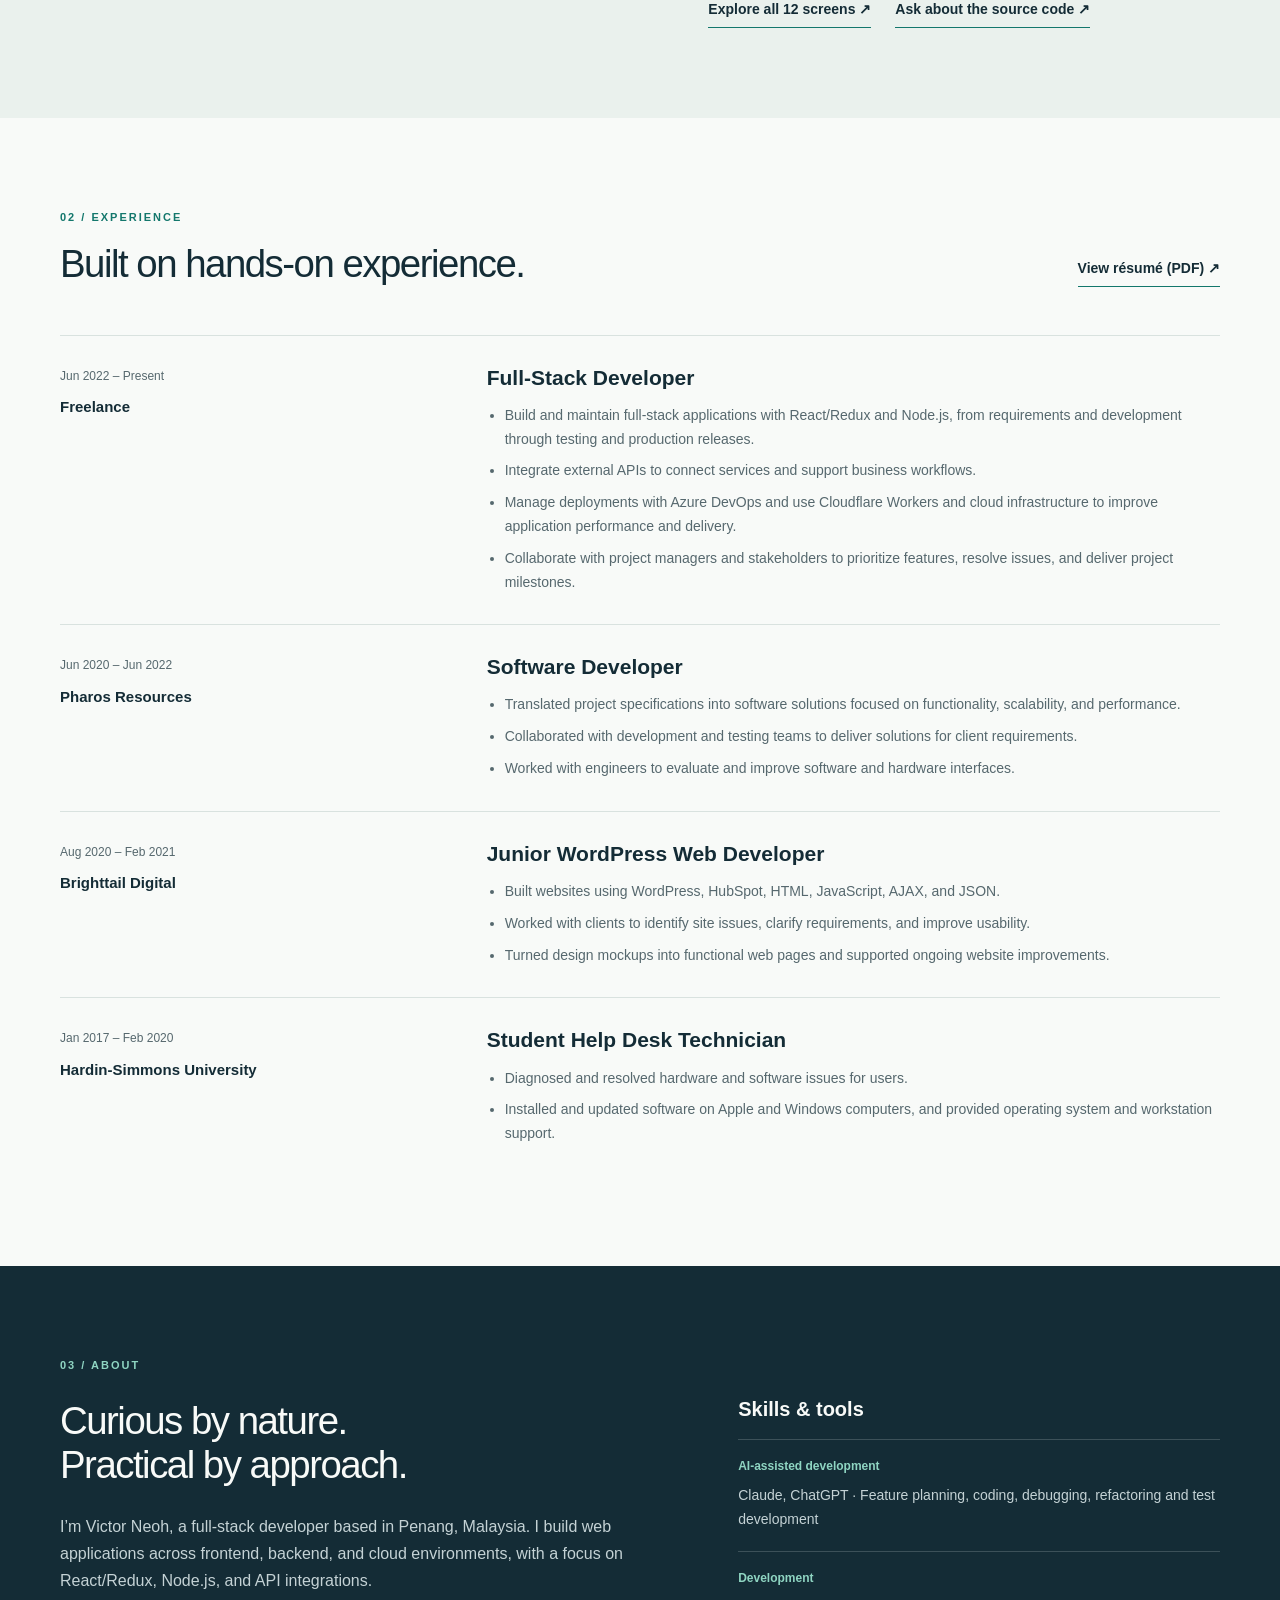
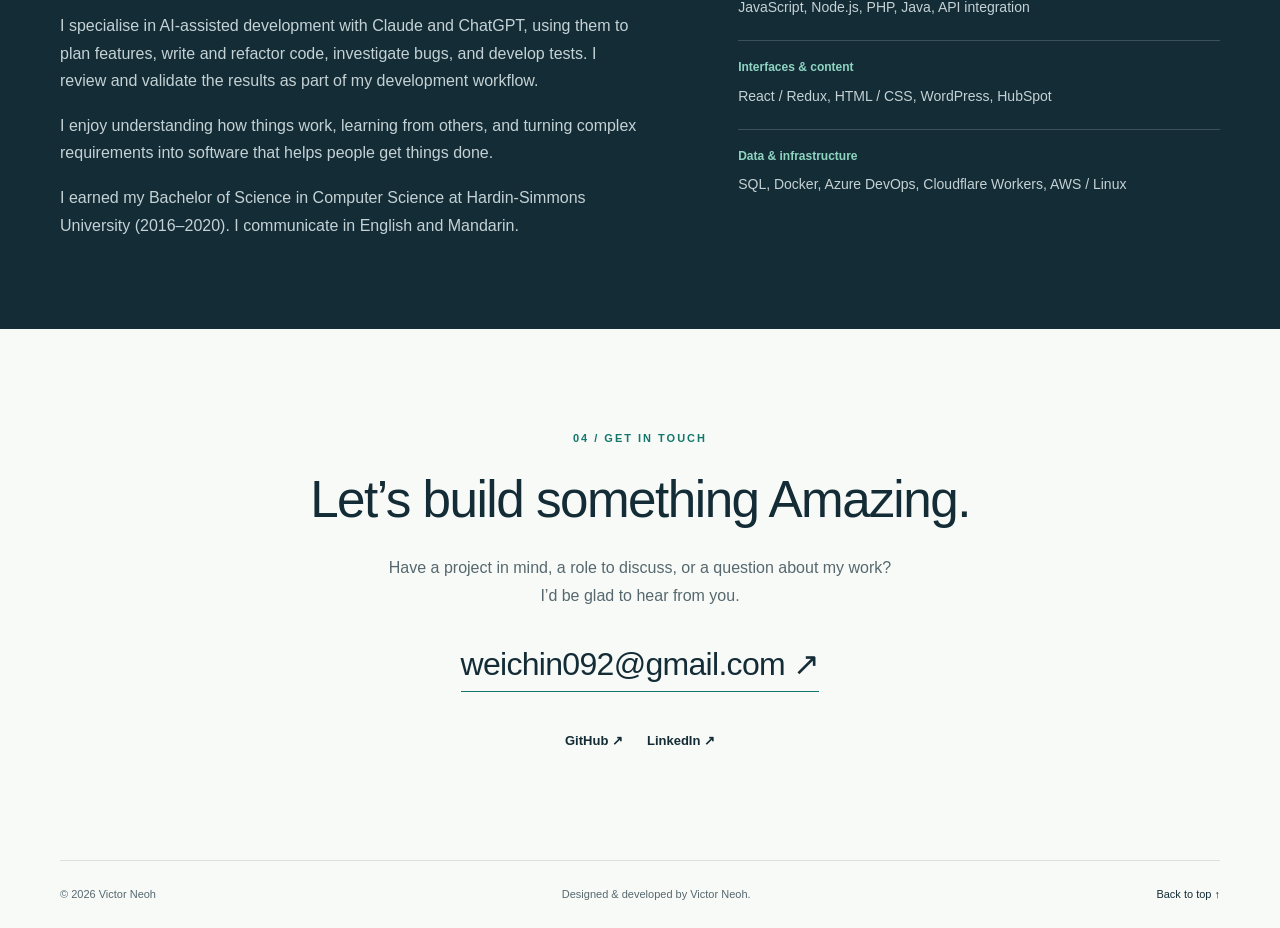
==== commit 6ccfea20: "Highlight AI-assisted development skills and fix LitS source link" ====
--- a/index.html
+++ b/index.html
@@ -64,7 +64,7 @@
 
   <article class="project bancom-project" aria-labelledby="bancom-title"><div class="project-showcase"><div class="project-visual bancom-visual"><a href="./asset/img/work/Bancom/storefront.png" data-bancom-gallery aria-label="Open Bancom project gallery"><img src="./asset/img/work/Bancom/storefront.png" alt="Bancom storefront with a collection carousel and product category filters" loading="lazy" width="1425" height="1000"></a></div><div class="project-preview-grid"><a href="./asset/img/work/Bancom/product-editor.png" data-bancom-gallery data-gallery-start="2"><img src="./asset/img/work/Bancom/product-editor.png" alt="" loading="lazy" width="1425" height="1000"><span>Product management <span aria-hidden="true">↗</span></span></a><a href="./asset/img/work/Bancom/sales-reports.png" data-bancom-gallery data-gallery-start="3"><img src="./asset/img/work/Bancom/sales-reports.png" alt="" loading="lazy" width="1425" height="1000"><span>Sales reporting <span aria-hidden="true">↗</span></span></a></div><p class="project-image-note">Explore 5 screens from storefront to administration.</p></div><div class="project-copy"><p class="eyebrow">Full-stack e-commerce / Store operations</p><h3 id="bancom-title">Bancom</h3><p class="project-lead">From product discovery to store operations.</p><p>A responsive electronics store covering both sides of commerce: a clear shopping experience for customers and practical tools for the people running the business. Built as a server-rendered Express application with EJS and MongoDB.</p><ul class="project-highlights"><li><strong>Customer journey.</strong> Search and filter 24 fictional products, browse image galleries, manage a persistent bag, and use bag or quick checkout with simulated payments.</li><li><strong>Store management.</strong> Edit products and images, inspect customer orders, customise the homepage, and choose from five shared themes.</li><li><strong>Sales insight.</strong> Chart.js reports show order trends, average order value, best sellers, and category performance with date filters.</li></ul><p>Checkout recalculates prices on the server, stores order snapshots, and uses unique checkout keys to handle repeat submissions. Currency conversion is for display; saved orders remain in MYR.</p><ul class="tags" aria-label="Bancom technologies"><li>Node.js</li><li>Express</li><li>MongoDB</li><li>EJS</li><li>Chart.js</li></ul><p class="project-note">Fictional demo catalogue · Simulated payments; no real money is charged.</p><div class="project-links"><a class="text-link" href="./asset/img/work/Bancom/storefront.png" data-bancom-gallery>Explore project gallery ↗</a><a class="text-link" href="https://github.com/Wneoh/Bancom" target="_blank" rel="noopener">Source code ↗</a></div></div></article>
 
-  <article class="project lits-project" aria-labelledby="lits-title"><div class="project-showcase"><div class="project-visual lits-visual"><a href="./asset/img/work/LitS/current/feed.png" data-lits-gallery aria-label="Open LitS community feed gallery"><img src="./asset/img/work/LitS/current/feed.png" alt="LitS community feed with a compact photo mosaic and emoji reactions" loading="lazy" width="1080" height="2400"></a><a href="./asset/img/work/LitS/current/comments.png" data-lits-gallery data-gallery-start="2" aria-label="Open LitS comments gallery"><img src="./asset/img/work/LitS/current/comments.png" alt="LitS post details with distinct comment cards and a reply composer" loading="lazy" width="1080" height="2400"></a></div><p class="project-image-note">Explore 12 current screens, including every theme. Android 16 emulator captures with fictional sample content.</p></div><div class="project-copy"><p class="eyebrow">Native Android / Community journal</p><h3 id="lits-title">LitS</h3><p class="project-lead">Stories, photos and conversations in one personal space.</p><p>A refreshed Java Android app for readers and writers to share moments, poems and ideas. Modernised for Android 16 with a consistent interface, four appearance themes and a richer post experience.</p><ul class="project-highlights"><li><strong>Photo storytelling.</strong> Up to six photos per entry, compact feed mosaics, swipe galleries and full-screen viewing.</li><li><strong>Community interaction.</strong> Five emoji reactions and comments with names, timestamps and a persistent reply composer.</li><li><strong>Thoughtful writing.</strong> Word counts, image previews, individual photo removal and cancellable uploads.</li><li><strong>Personal appearance.</strong> Classic, Forest, Sepia and Midnight themes saved on the device.</li></ul><ul class="tags" aria-label="LitS technologies"><li>Java</li><li>AndroidX</li><li>Material Components</li><li>Firebase</li><li>Android 16</li></ul><p class="project-note">Screenshots show the local design preview. Live publishing, reactions and comments require Firebase database reactivation and access-rule configuration.</p><div class="project-links"><a class="text-link" href="./asset/img/work/LitS/current/feed.png" data-lits-gallery>Explore all 12 screens ↗</a><a class="text-link" href="https://github.com/Wneoh/LitS" target="_blank" rel="noopener">Source code ↗</a></div></div></article>
+  <article class="project lits-project" aria-labelledby="lits-title"><div class="project-showcase"><div class="project-visual lits-visual"><a href="./asset/img/work/LitS/current/feed.png" data-lits-gallery aria-label="Open LitS community feed gallery"><img src="./asset/img/work/LitS/current/feed.png" alt="LitS community feed with a compact photo mosaic and emoji reactions" loading="lazy" width="1080" height="2400"></a><a href="./asset/img/work/LitS/current/comments.png" data-lits-gallery data-gallery-start="2" aria-label="Open LitS comments gallery"><img src="./asset/img/work/LitS/current/comments.png" alt="LitS post details with distinct comment cards and a reply composer" loading="lazy" width="1080" height="2400"></a></div><p class="project-image-note">Explore 12 current screens, including every theme. Android 16 emulator captures with fictional sample content.</p></div><div class="project-copy"><p class="eyebrow">Native Android / Community journal</p><h3 id="lits-title">LitS</h3><p class="project-lead">Stories, photos and conversations in one personal space.</p><p>A refreshed Java Android app for readers and writers to share moments, poems and ideas. Modernised for Android 16 with a consistent interface, four appearance themes and a richer post experience.</p><ul class="project-highlights"><li><strong>Photo storytelling.</strong> Up to six photos per entry, compact feed mosaics, swipe galleries and full-screen viewing.</li><li><strong>Community interaction.</strong> Five emoji reactions and comments with names, timestamps and a persistent reply composer.</li><li><strong>Thoughtful writing.</strong> Word counts, image previews, individual photo removal and cancellable uploads.</li><li><strong>Personal appearance.</strong> Classic, Forest, Sepia and Midnight themes saved on the device.</li></ul><ul class="tags" aria-label="LitS technologies"><li>Java</li><li>AndroidX</li><li>Material Components</li><li>Firebase</li><li>Android 16</li></ul><p class="project-note">Screenshots show the local design preview. Live publishing, reactions and comments require Firebase database reactivation and access-rule configuration.</p><div class="project-links"><a class="text-link" href="./asset/img/work/LitS/current/feed.png" data-lits-gallery>Explore all 12 screens ↗</a><a class="text-link" href="mailto:weichin092@gmail.com?subject=LitS%20source%20code%20enquiry">Ask about the source code ↗</a></div></div></article>
 
 
 </div></section>
@@ -77,7 +77,7 @@
     <article class="experience"><div><p class="date">Jan 2017 – Feb 2020</p><p class="company">Hardin-Simmons University</p></div><div><h3>Student Help Desk Technician</h3><ul><li>Diagnosed and resolved hardware and software issues for users.</li><li>Installed and updated software on Apple and Windows computers, and provided operating system and workstation support.</li></ul></div></article>
   </div>
 </section>
-<section class="section about-section" id="about" aria-labelledby="about-title"><div class="container about-grid"><div><p class="eyebrow">03 / About</p><h2 id="about-title">Curious by nature.<br>Practical by approach.</h2><p>I’m Victor Neoh, a full-stack developer based in Penang, Malaysia. I build web applications across frontend, backend, and cloud environments, with a focus on React/Redux, Node.js, and API integrations.</p><p>I enjoy understanding how things work, learning from others, and turning complex requirements into software that helps people get things done.</p><p>I earned my Bachelor of Science in Computer Science at Hardin-Simmons University (2016–2020). I communicate in English and Mandarin.</p></div><div class="skills"><h3>Tools I work with</h3><div class="skill-row"><h4>Development</h4><p>JavaScript, Node.js, PHP, Java, API integration</p></div><div class="skill-row"><h4>Interfaces & content</h4><p>React / Redux, HTML / CSS, WordPress, HubSpot</p></div><div class="skill-row"><h4>Data & infrastructure</h4><p>SQL, Docker, Azure DevOps, Cloudflare Workers, AWS / Linux</p></div></div></div></section>
+<section class="section about-section" id="about" aria-labelledby="about-title"><div class="container about-grid"><div><p class="eyebrow">03 / About</p><h2 id="about-title">Curious by nature.<br>Practical by approach.</h2><p>I’m Victor Neoh, a full-stack developer based in Penang, Malaysia. I build web applications across frontend, backend, and cloud environments, with a focus on React/Redux, Node.js, and API integrations.</p><p>I specialise in AI-assisted development with Claude and ChatGPT, using them to plan features, write and refactor code, investigate bugs, and develop tests. I review and validate the results as part of my development workflow.</p><p>I enjoy understanding how things work, learning from others, and turning complex requirements into software that helps people get things done.</p><p>I earned my Bachelor of Science in Computer Science at Hardin-Simmons University (2016–2020). I communicate in English and Mandarin.</p></div><div class="skills"><h3>Skills &amp; tools</h3><div class="skill-row"><h4>AI-assisted development</h4><p>Claude, ChatGPT · Feature planning, coding, debugging, refactoring and test development</p></div><div class="skill-row"><h4>Development</h4><p>JavaScript, Node.js, PHP, Java, API integration</p></div><div class="skill-row"><h4>Interfaces & content</h4><p>React / Redux, HTML / CSS, WordPress, HubSpot</p></div><div class="skill-row"><h4>Data & infrastructure</h4><p>SQL, Docker, Azure DevOps, Cloudflare Workers, AWS / Linux</p></div></div></div></section>
 <section class="section contact-section container" id="contact" aria-labelledby="contact-title"><p class="eyebrow">04 / Get in touch</p><h2 id="contact-title">Let’s build something Amazing.</h2><p>Have a project in mind, a role to discuss, or a question about my work?<br>I’d be glad to hear from you.</p><a class="contact-email" href="mailto:weichin092@gmail.com">weichin092@gmail.com <span aria-hidden="true">↗</span></a><div class="hero-links"><a href="https://github.com/Wneoh" target="_blank" rel="noopener">GitHub ↗</a><a href="https://www.linkedin.com/in/wei-chin-neoh-10131996/" target="_blank" rel="noopener">LinkedIn ↗</a></div></section>
 <dialog class="project-gallery" id="relaydesk-gallery" aria-labelledby="relaydesk-gallery-title"><div class="gallery-heading"><div><p class="eyebrow">AI SUPPORT WORKSPACE / RELAYDESK</p><h2 id="relaydesk-gallery-title">Inside RelayDesk</h2></div><button type="button" data-gallery-close aria-label="Close project gallery">✕</button></div><div class="gallery-stage"><figure data-gallery-slide><a href="./asset/img/work/RelayDesk/command-center.png" target="_blank" rel="noopener" aria-label="Open command center screenshot at full size"><img src="./asset/img/work/RelayDesk/command-center.png" alt="The RelayDesk dashboard showing tickets ready for review, blockers, and specialist workloads" loading="lazy"></a><figcaption><h3>Command center</h3><p>One place to see tickets awaiting review, cases that need a decision, and each specialist’s current workload.</p></figcaption></figure><figure data-gallery-slide hidden><a href="./asset/img/work/RelayDesk/support-approval.png" target="_blank" rel="noopener" aria-label="Open human review and approval screenshot at full size"><img src="./asset/img/work/RelayDesk/support-approval.png" alt="RelayDesk Support review screen with an approval note and ticket conversation" loading="lazy"></a><figcaption><h3>Human review & approval</h3><p>Support reviewers inspect the conversation and evidence, then leave a private note when approving a response or closure. Manual specialist reruns produce a draft that must be confirmed before sending.</p></figcaption></figure><figure data-gallery-slide hidden><a href="./asset/img/work/RelayDesk/agents.png" target="_blank" rel="noopener" aria-label="Open specialist ai agents screenshot at full size"><img src="./asset/img/work/RelayDesk/agents.png" alt="RelayDesk agent management screen with Support, Orders, and Billing specialists" loading="lazy"></a><figcaption><h3>Specialist AI agents</h3><p>Configure Support, Orders, and Billing specialists with separate instructions and knowledge. Administrators can pause an agent and control which actions it may perform.</p></figcaption></figure><figure data-gallery-slide hidden><a href="./asset/img/work/RelayDesk/performance.png" target="_blank" rel="noopener" aria-label="Open performance and reporting screenshot at full size"><img src="./asset/img/work/RelayDesk/performance.png" alt="RelayDesk performance dashboard with Chart.js trends and specialist comparisons" loading="lazy"></a><figcaption><h3>Performance & reporting</h3><p>Filter by date and execution mode, compare specialist outcomes, inspect response and closure times, and export the report as CSV. Demo runs are distinguished from live model activity.</p></figcaption></figure><figure data-gallery-slide hidden><a href="./asset/img/work/RelayDesk/ticket-dark.png" target="_blank" rel="noopener" aria-label="Open live conversations, dark mode screenshot at full size"><img src="./asset/img/work/RelayDesk/ticket-dark.png" alt="RelayDesk ticket conversation in dark mode" loading="lazy"></a><figcaption><h3>Live conversations, dark mode</h3><p>Ticket URLs can be shared directly. Authenticated Socket.IO updates keep conversations current, while light, dark, and system themes support different viewing preferences.</p></figcaption></figure><figure data-gallery-slide hidden><a href="./asset/img/work/RelayDesk/mobile.png" target="_blank" rel="noopener" aria-label="Open responsive workspace screenshot at full size"><img src="./asset/img/work/RelayDesk/mobile.png" alt="RelayDesk workspace on a narrow mobile screen" loading="lazy"></a><figcaption><h3>Responsive workspace</h3><p>The workspace adapts to smaller screens so reviewers can check tickets and navigate the queue away from a desktop.</p></figcaption></figure></div><div class="gallery-controls"><button type="button" data-gallery-prev aria-label="Previous screenshot">←</button><span data-gallery-count aria-live="polite">1 / 6</span><button type="button" data-gallery-next aria-label="Next screenshot">→</button></div><nav class="gallery-tabs" aria-label="Choose RelayDesk screenshot"><button type="button" data-gallery-index="0" aria-pressed="true">Command center</button><button type="button" data-gallery-index="1" aria-pressed="false">Human review & approval</button><button type="button" data-gallery-index="2" aria-pressed="false">Specialist AI agents</button><button type="button" data-gallery-index="3" aria-pressed="false">Performance & reporting</button><button type="button" data-gallery-index="4" aria-pressed="false">Live conversations, dark mode</button><button type="button" data-gallery-index="5" aria-pressed="false">Responsive workspace</button></nav></dialog>
 <dialog class="project-gallery" id="bancom-gallery" aria-labelledby="gallery-title"><div class="gallery-heading"><div><p class="eyebrow">FEATURED PROJECT / BANCOM</p><h2 id="gallery-title">Inside Bancom</h2></div><button type="button" data-gallery-close aria-label="Close project gallery">✕</button></div><div class="gallery-stage"><figure data-gallery-slide ><a href="./asset/img/work/Bancom/storefront.png" target="_blank" rel="noopener" aria-label="Open discover the collection screenshot at full size"><img src="./asset/img/work/Bancom/storefront.png" alt="Bancom discover the collection" width="1425" height="1000"></a><figcaption><h3>Discover the collection</h3><p>Browse the 24-product fictional catalogue through collections, category filters, search, sorting, and pagination. Reference currency conversion changes display prices while checkout stays in MYR.</p></figcaption></figure><figure data-gallery-slide hidden><a href="./asset/img/work/Bancom/product-detail.png" target="_blank" rel="noopener" aria-label="Open product details & quick checkout screenshot at full size"><img src="./asset/img/work/Bancom/product-detail.png" alt="Bancom product details & quick checkout" width="1425" height="1000"></a><figcaption><h3>Product details & quick checkout</h3><p>Product image galleries, quantity controls, and Buy now lead into a separate quick checkout. Simulated approvals create an order snapshot; declines leave the customer free to retry.</p></figcaption></figure><figure data-gallery-slide hidden><a href="./asset/img/work/Bancom/product-editor.png" target="_blank" rel="noopener" aria-label="Open product management screenshot at full size"><img src="./asset/img/work/Bancom/product-editor.png" alt="Bancom product management" width="1425" height="1000"></a><figcaption><h3>Product management</h3><p>Administrators edit descriptions, prices, specifications, categories, and collection tags. The gallery editor supports 1–6 images, cover selection, removal with undo, and preview before saving.</p></figcaption></figure><figure data-gallery-slide hidden><a href="./asset/img/work/Bancom/sales-reports.png" target="_blank" rel="noopener" aria-label="Open sales reports & analysis screenshot at full size"><img src="./asset/img/work/Bancom/sales-reports.png" alt="Bancom sales reports & analysis" width="1425" height="1000"></a><figcaption><h3>Sales reports & analysis</h3><p>Chart.js visualises order trends, top products and category performance. Filters include custom dates. This screenshot uses legacy demo orders, not real sales.</p></figcaption></figure><figure data-gallery-slide hidden><a href="./asset/img/work/Bancom/theme-editor.png" target="_blank" rel="noopener" aria-label="Open storefront customisation screenshot at full size"><img src="./asset/img/work/Bancom/theme-editor.png" alt="Bancom storefront customisation" width="1425" height="1000"></a><figcaption><h3>Storefront customisation</h3><p>Administrators preview and save one of five store-wide themes, then configure homepage text, local calls to action, slide images, and carousel timing. Settings persist in MongoDB for every visitor.</p></figcaption></figure></div><div class="gallery-controls"><button type="button" data-gallery-prev aria-label="Previous screenshot">←</button><span data-gallery-count aria-live="polite">1 / 5</span><button type="button" data-gallery-next aria-label="Next screenshot">→</button></div><nav class="gallery-tabs" aria-label="Choose project screenshot"><button type="button" data-gallery-index="0" aria-pressed="true">Discover the collection</button><button type="button" data-gallery-index="1" aria-pressed="false">Product details & quick checkout</button><button type="button" data-gallery-index="2" aria-pressed="false">Product management</button><button type="button" data-gallery-index="3" aria-pressed="false">Sales reports & analysis</button><button type="button" data-gallery-index="4" aria-pressed="false">Storefront customisation</button></nav></dialog><dialog class="project-gallery lits-gallery" id="lits-gallery" aria-labelledby="lits-gallery-title"><div class="gallery-heading"><div><p class="eyebrow">ANDROID APPLICATION / LITS</p><h2 id="lits-gallery-title">Inside LitS</h2></div><button type="button" data-gallery-close aria-label="Close project gallery">✕</button></div><div class="gallery-stage"><figure data-gallery-slide ><a href="./asset/img/work/LitS/current/feed.png" target="_blank" rel="noopener" aria-label="Open community feed screenshot at full size"><img src="./asset/img/work/LitS/current/feed.png" alt="LitS community feed" width="1080" height="2400" loading="lazy"></a><figcaption><p class="eyebrow">01 / APP EXPERIENCE</p><h3>Community feed</h3><p>Compact photo mosaics, author details and one-tap emoji reactions keep the shared journal easy to browse.</p><p class="gallery-preview-note">Local preview · Sample content</p></figcaption></figure><figure data-gallery-slide hidden><a href="./asset/img/work/LitS/current/details.png" target="_blank" rel="noopener" aria-label="Open photo galleries screenshot at full size"><img src="./asset/img/work/LitS/current/details.png" alt="LitS photo galleries" width="1080" height="2400" loading="lazy"></a><figcaption><p class="eyebrow">02 / APP EXPERIENCE</p><h3>Photo galleries</h3><p>Rounded photos sit in a swipe gallery with a counter and previous/next controls. Feed photos open the entry first.</p><p class="gallery-preview-note">Local preview · Sample content</p></figcaption></figure><figure data-gallery-slide hidden><a href="./asset/img/work/LitS/current/comments.png" target="_blank" rel="noopener" aria-label="Open a clearer conversation screenshot at full size"><img src="./asset/img/work/LitS/current/comments.png" alt="LitS a clearer conversation" width="1080" height="2400" loading="lazy"></a><figcaption><p class="eyebrow">03 / APP EXPERIENCE</p><h3>A clearer conversation</h3><p>A separate comments section uses avatar initials, individual cards and timestamps. The reply box stays within reach.</p><p class="gallery-preview-note">Local preview · Sample content</p></figcaption></figure><figure data-gallery-slide hidden><a href="./asset/img/work/LitS/current/editor.png" target="_blank" rel="noopener" aria-label="Open create a photo entry screenshot at full size"><img src="./asset/img/work/LitS/current/editor.png" alt="LitS create a photo entry" width="1080" height="2400" loading="lazy"></a><figcaption><p class="eyebrow">04 / APP EXPERIENCE</p><h3>Create a photo entry</h3><p>Write a story and select up to six photos. Preview and remove individual images before publishing; cancel uploads to return to the draft.</p><p class="gallery-preview-note">Local preview · Sample content</p></figcaption></figure><figure data-gallery-slide hidden><a href="./asset/img/work/LitS/current/photo-viewer.png" target="_blank" rel="noopener" aria-label="Open full-screen photos screenshot at full size"><img src="./asset/img/work/LitS/current/photo-viewer.png" alt="LitS full-screen photos" width="1080" height="2400" loading="lazy"></a><figcaption><p class="eyebrow">05 / APP EXPERIENCE</p><h3>Full-screen photos</h3><p>Open a photo from entry details and browse the album without leaving the viewer.</p><p class="gallery-preview-note">Local preview · Sample content</p></figcaption></figure><figure data-gallery-slide hidden><a href="./asset/img/work/LitS/current/themes.png" target="_blank" rel="noopener" aria-label="Open choose your appearance screenshot at full size"><img src="./asset/img/work/LitS/current/themes.png" alt="LitS choose your appearance" width="1080" height="2400" loading="lazy"></a><figcaption><p class="eyebrow">06 / APP EXPERIENCE</p><h3>Choose your appearance</h3><p>Four saved themes apply across the app: Classic, Forest, Sepia and Midnight.</p><p class="gallery-preview-note">Local preview · Sample content</p></figcaption></figure><figure data-gallery-slide hidden><a href="./asset/img/work/LitS/current/forest.png" target="_blank" rel="noopener" aria-label="Open forest theme screenshot at full size"><img src="./asset/img/work/LitS/current/forest.png" alt="LitS forest theme" width="1080" height="2400" loading="lazy"></a><figcaption><p class="eyebrow">07 / APP EXPERIENCE</p><h3>Forest theme</h3><p>Soft greens give the community feed a quieter look while preserving contrast.</p><p class="gallery-preview-note">Local preview · Sample content</p></figcaption></figure><figure data-gallery-slide hidden><a href="./asset/img/work/LitS/current/sepia.png" target="_blank" rel="noopener" aria-label="Open sepia theme screenshot at full size"><img src="./asset/img/work/LitS/current/sepia.png" alt="LitS sepia theme" width="1080" height="2400" loading="lazy"></a><figcaption><p class="eyebrow">08 / APP EXPERIENCE</p><h3>Sepia theme</h3><p>Warm paper tones suit long-form reading and personal writing.</p><p class="gallery-preview-note">Local preview · Sample content</p></figcaption></figure><figure data-gallery-slide hidden><a href="./asset/img/work/LitS/current/midnight.png" target="_blank" rel="noopener" aria-label="Open midnight theme screenshot at full size"><img src="./asset/img/work/LitS/current/midnight.png" alt="LitS midnight theme" width="1080" height="2400" loading="lazy"></a><figcaption><p class="eyebrow">09 / APP EXPERIENCE</p><h3>Midnight theme</h3><p>Dark surfaces and lavender accents carry through photos, reactions and navigation.</p><p class="gallery-preview-note">Local preview · Sample content</p></figcaption></figure><figure data-gallery-slide hidden><a href="./asset/img/work/LitS/current/login.png" target="_blank" rel="noopener" aria-label="Open sign in screenshot at full size"><img src="./asset/img/work/LitS/current/login.png" alt="LitS sign in" width="1080" height="2400" loading="lazy"></a><figcaption><p class="eyebrow">10 / APP EXPERIENCE</p><h3>Sign in</h3><p>A refreshed sign-in form with password visibility controls and a theme shortcut.</p><p class="gallery-preview-note">Local preview · Sample content</p></figcaption></figure><figure data-gallery-slide hidden><a href="./asset/img/work/LitS/current/register.png" target="_blank" rel="noopener" aria-label="Open create an account screenshot at full size"><img src="./asset/img/work/LitS/current/register.png" alt="LitS create an account" width="1080" height="2400" loading="lazy"></a><figcaption><p class="eyebrow">11 / APP EXPERIENCE</p><h3>Create an account</h3><p>A focused registration screen with password confirmation and keyboard-aware spacing.</p><p class="gallery-preview-note">Local preview · Sample content</p></figcaption></figure><figure data-gallery-slide hidden><a href="./asset/img/work/LitS/current/profile.png" target="_blank" rel="noopener" aria-label="Open make it personal screenshot at full size"><img src="./asset/img/work/LitS/current/profile.png" alt="LitS make it personal" width="1080" height="2400" loading="lazy"></a><figcaption><p class="eyebrow">12 / APP EXPERIENCE</p><h3>Make it personal</h3><p>Choose a profile photo, username, name, country and gender. This screenshot uses fictional profile details.</p><p class="gallery-preview-note">Local preview · Sample content</p></figcaption></figure></div><div class="gallery-controls"><button type="button" data-gallery-prev aria-label="Previous screenshot">←</button><span data-gallery-count aria-live="polite">1 / 12</span><button type="button" data-gallery-next aria-label="Next screenshot">→</button></div><nav class="gallery-tabs" aria-label="Choose LitS screenshot"><button type="button" data-gallery-index="0" aria-pressed="true">Community feed</button><button type="button" data-gallery-index="1" aria-pressed="false">Photo galleries</button><button type="button" data-gallery-index="2" aria-pressed="false">A clearer conversation</button><button type="button" data-gallery-index="3" aria-pressed="false">Create a photo entry</button><button type="button" data-gallery-index="4" aria-pressed="false">Full-screen photos</button><button type="button" data-gallery-index="5" aria-pressed="false">Choose your appearance</button><button type="button" data-gallery-index="6" aria-pressed="false">Forest theme</button><button type="button" data-gallery-index="7" aria-pressed="false">Sepia theme</button><button type="button" data-gallery-index="8" aria-pressed="false">Midnight theme</button><button type="button" data-gallery-index="9" aria-pressed="false">Sign in</button><button type="button" data-gallery-index="10" aria-pressed="false">Create an account</button><button type="button" data-gallery-index="11" aria-pressed="false">Make it personal</button></nav><p class="project-image-note">Sample photography from Pexels. <a href="./asset/img/work/LitS/current/PHOTO_CREDITS.md">View photo credits</a>.</p></dialog></main>
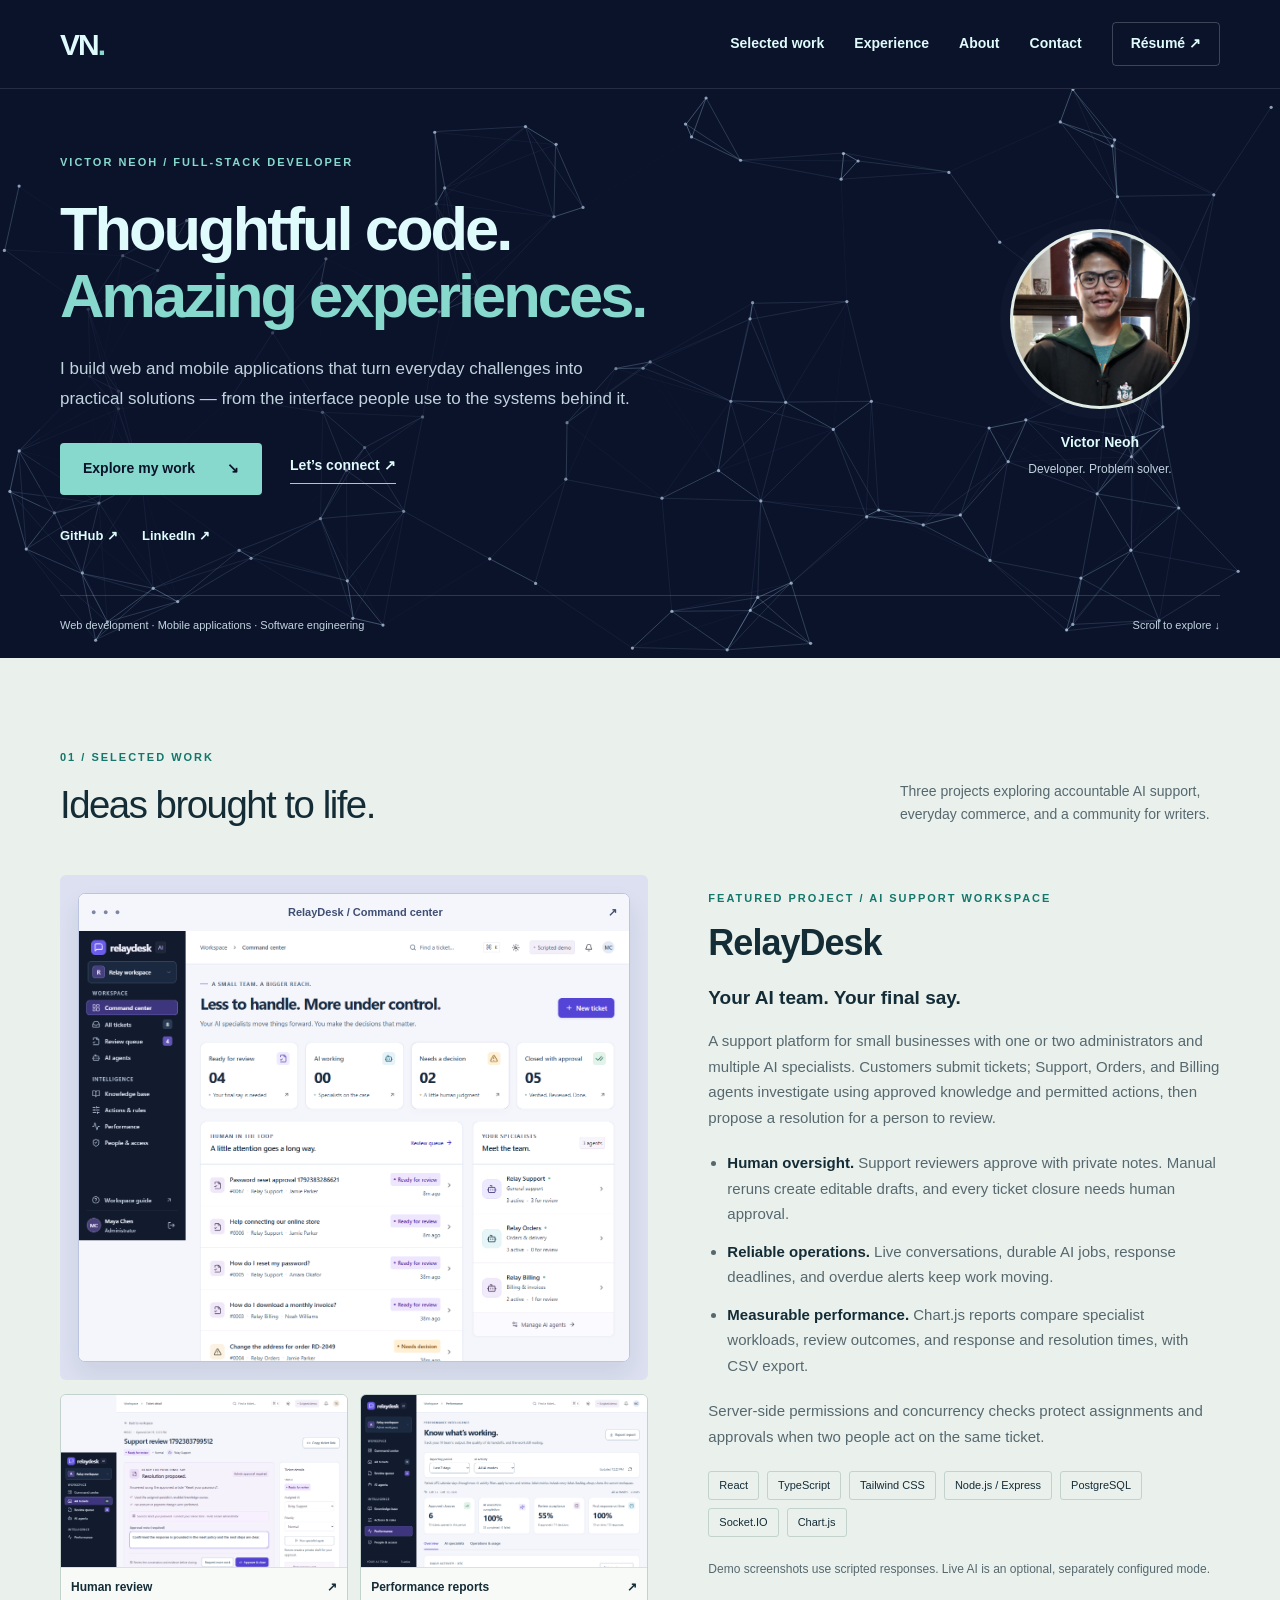
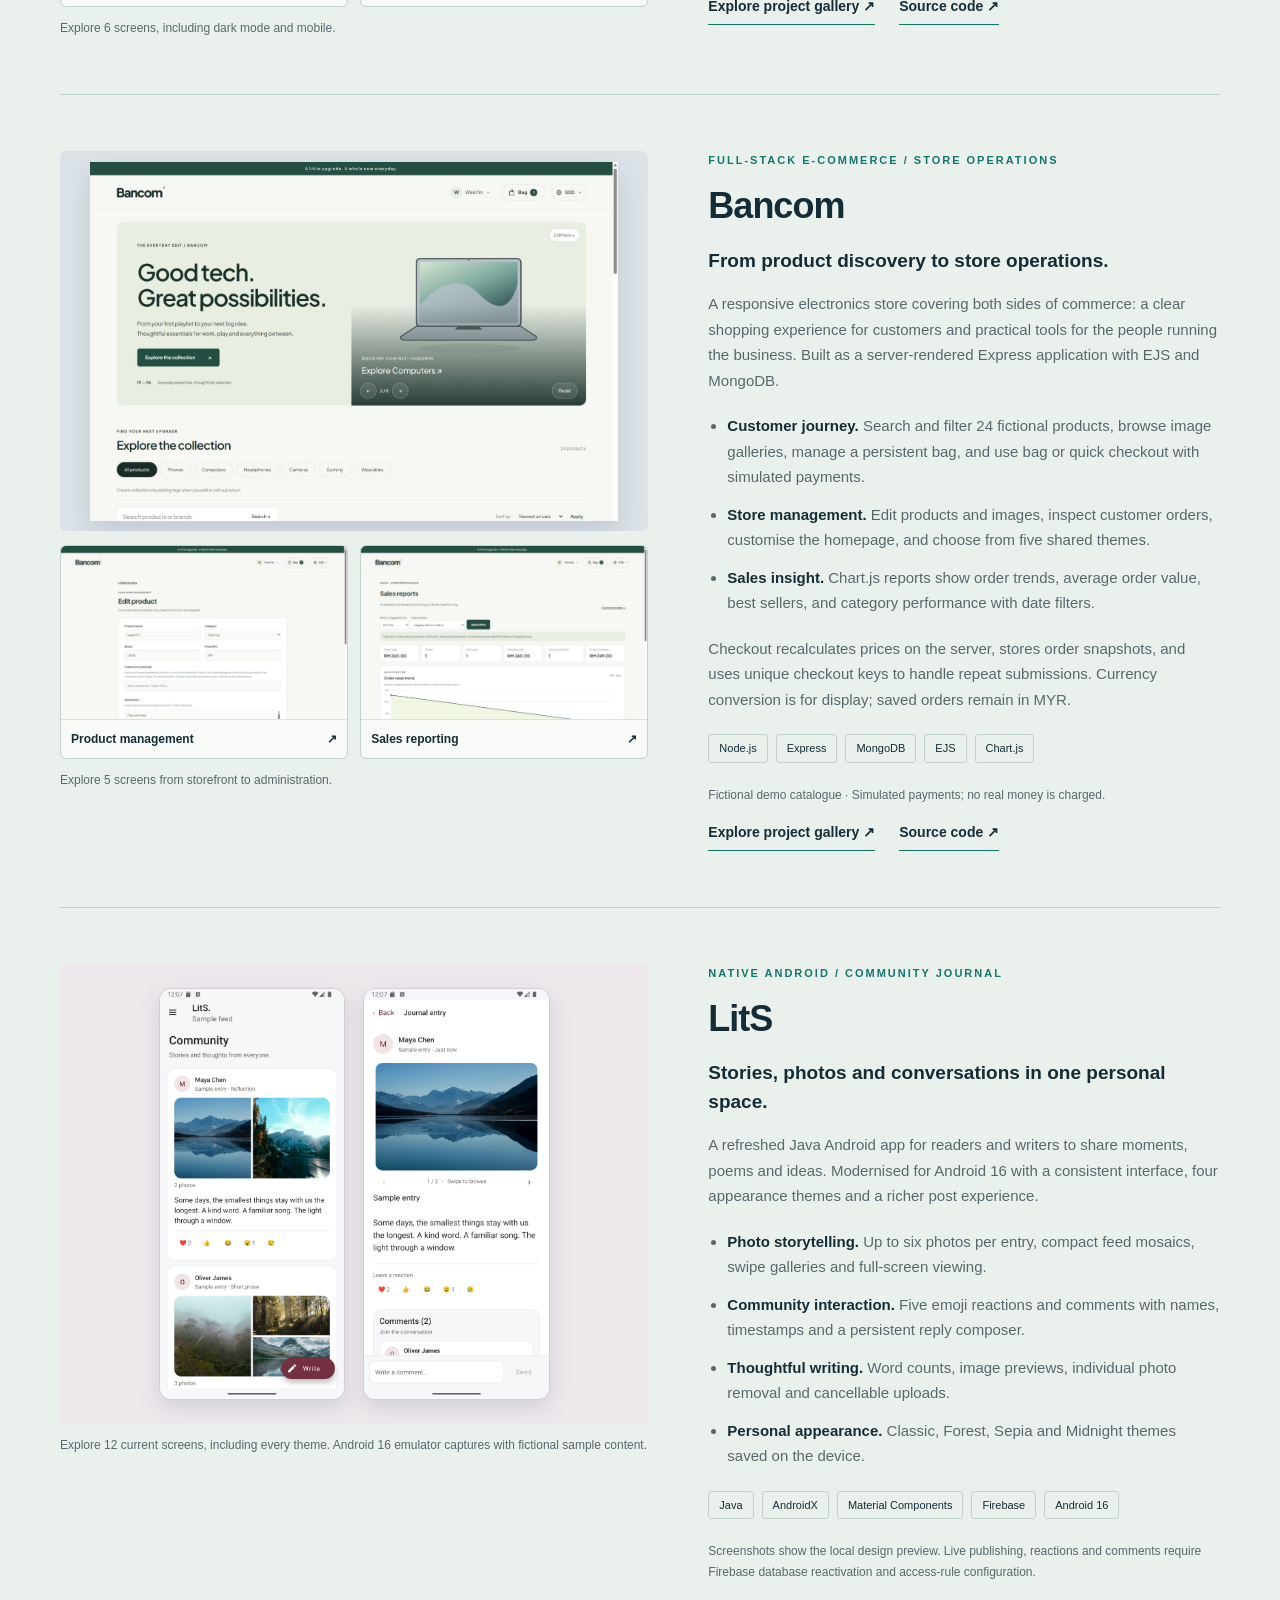
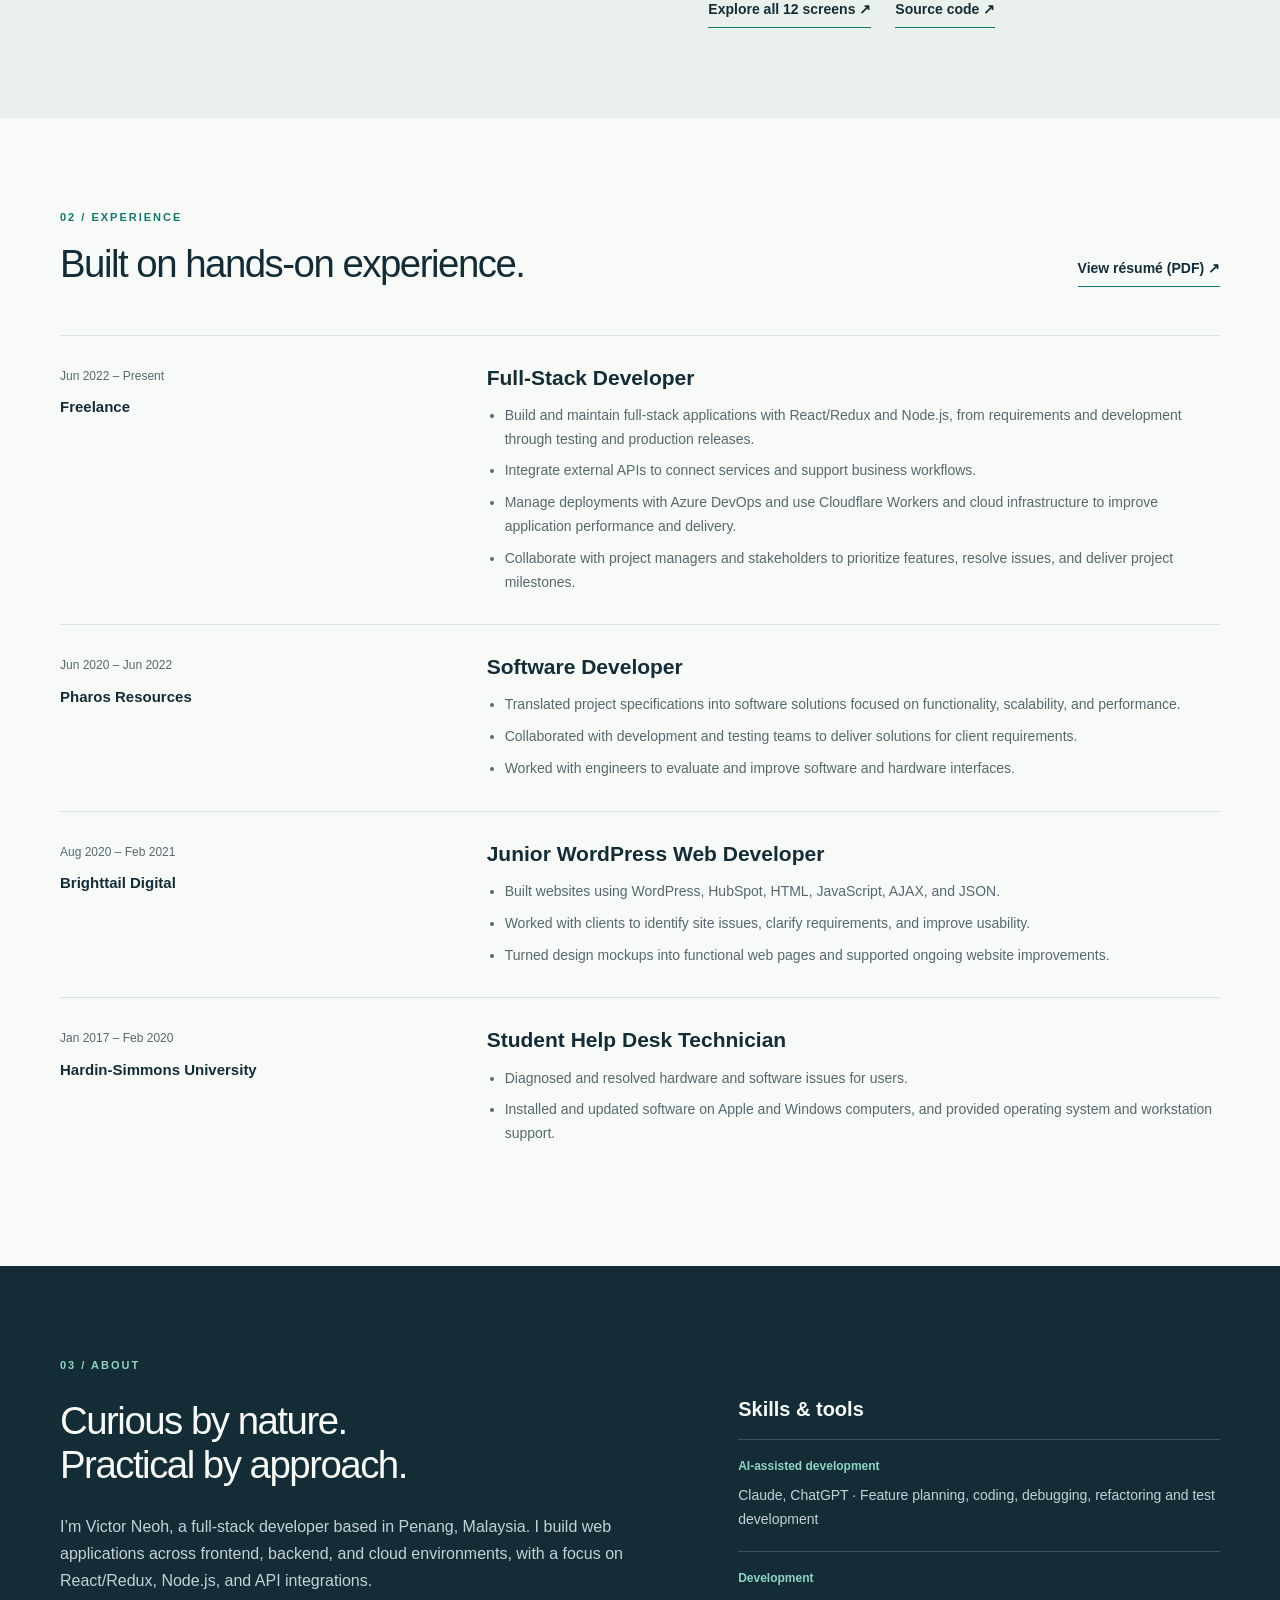
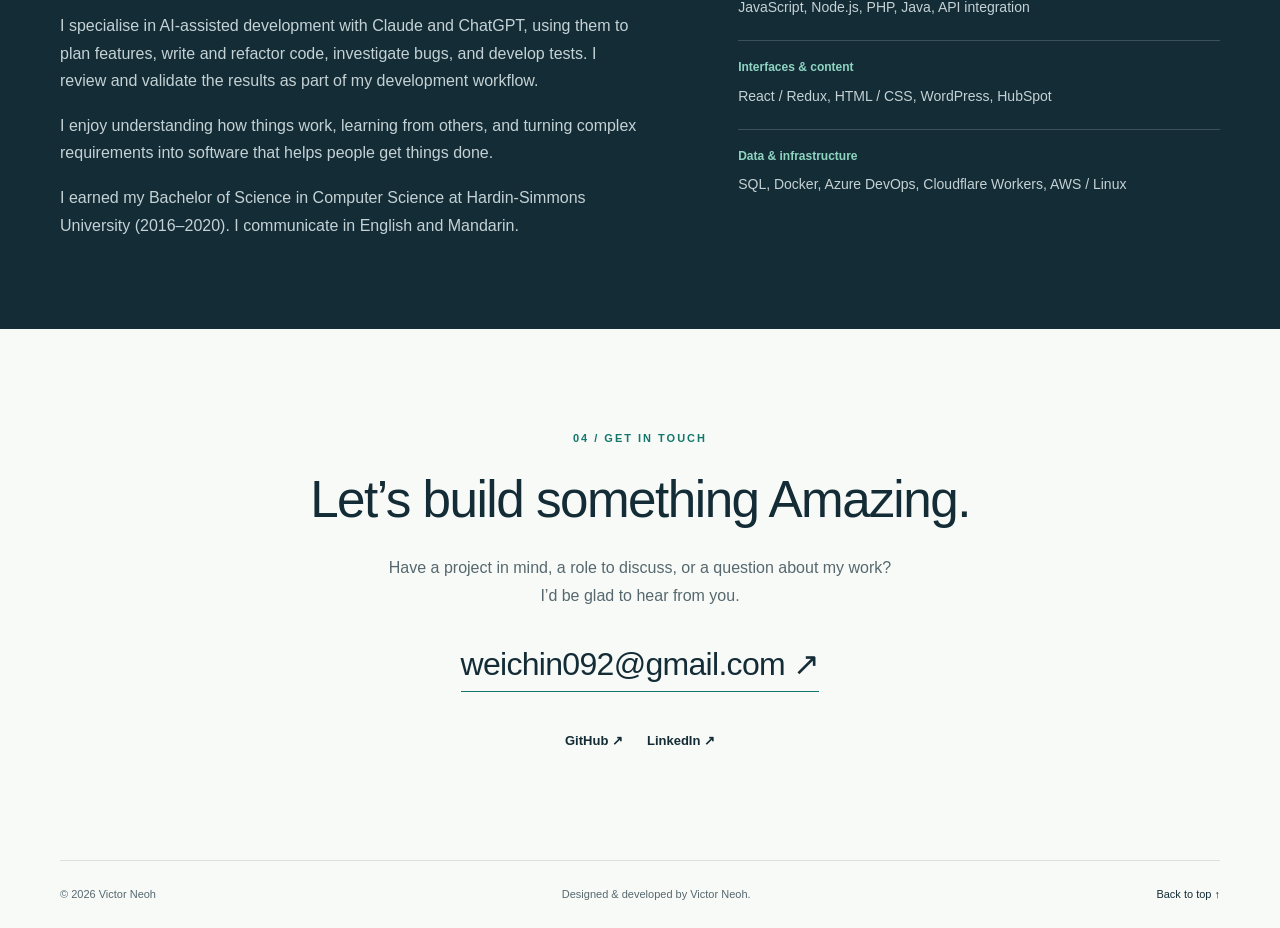
==== commit 89b59cbf: "Update LitS source code link to public repository" ====
--- a/index.html
+++ b/index.html
@@ -64,7 +64,7 @@
 
   <article class="project bancom-project" aria-labelledby="bancom-title"><div class="project-showcase"><div class="project-visual bancom-visual"><a href="./asset/img/work/Bancom/storefront.png" data-bancom-gallery aria-label="Open Bancom project gallery"><img src="./asset/img/work/Bancom/storefront.png" alt="Bancom storefront with a collection carousel and product category filters" loading="lazy" width="1425" height="1000"></a></div><div class="project-preview-grid"><a href="./asset/img/work/Bancom/product-editor.png" data-bancom-gallery data-gallery-start="2"><img src="./asset/img/work/Bancom/product-editor.png" alt="" loading="lazy" width="1425" height="1000"><span>Product management <span aria-hidden="true">↗</span></span></a><a href="./asset/img/work/Bancom/sales-reports.png" data-bancom-gallery data-gallery-start="3"><img src="./asset/img/work/Bancom/sales-reports.png" alt="" loading="lazy" width="1425" height="1000"><span>Sales reporting <span aria-hidden="true">↗</span></span></a></div><p class="project-image-note">Explore 5 screens from storefront to administration.</p></div><div class="project-copy"><p class="eyebrow">Full-stack e-commerce / Store operations</p><h3 id="bancom-title">Bancom</h3><p class="project-lead">From product discovery to store operations.</p><p>A responsive electronics store covering both sides of commerce: a clear shopping experience for customers and practical tools for the people running the business. Built as a server-rendered Express application with EJS and MongoDB.</p><ul class="project-highlights"><li><strong>Customer journey.</strong> Search and filter 24 fictional products, browse image galleries, manage a persistent bag, and use bag or quick checkout with simulated payments.</li><li><strong>Store management.</strong> Edit products and images, inspect customer orders, customise the homepage, and choose from five shared themes.</li><li><strong>Sales insight.</strong> Chart.js reports show order trends, average order value, best sellers, and category performance with date filters.</li></ul><p>Checkout recalculates prices on the server, stores order snapshots, and uses unique checkout keys to handle repeat submissions. Currency conversion is for display; saved orders remain in MYR.</p><ul class="tags" aria-label="Bancom technologies"><li>Node.js</li><li>Express</li><li>MongoDB</li><li>EJS</li><li>Chart.js</li></ul><p class="project-note">Fictional demo catalogue · Simulated payments; no real money is charged.</p><div class="project-links"><a class="text-link" href="./asset/img/work/Bancom/storefront.png" data-bancom-gallery>Explore project gallery ↗</a><a class="text-link" href="https://github.com/Wneoh/Bancom" target="_blank" rel="noopener">Source code ↗</a></div></div></article>
 
-  <article class="project lits-project" aria-labelledby="lits-title"><div class="project-showcase"><div class="project-visual lits-visual"><a href="./asset/img/work/LitS/current/feed.png" data-lits-gallery aria-label="Open LitS community feed gallery"><img src="./asset/img/work/LitS/current/feed.png" alt="LitS community feed with a compact photo mosaic and emoji reactions" loading="lazy" width="1080" height="2400"></a><a href="./asset/img/work/LitS/current/comments.png" data-lits-gallery data-gallery-start="2" aria-label="Open LitS comments gallery"><img src="./asset/img/work/LitS/current/comments.png" alt="LitS post details with distinct comment cards and a reply composer" loading="lazy" width="1080" height="2400"></a></div><p class="project-image-note">Explore 12 current screens, including every theme. Android 16 emulator captures with fictional sample content.</p></div><div class="project-copy"><p class="eyebrow">Native Android / Community journal</p><h3 id="lits-title">LitS</h3><p class="project-lead">Stories, photos and conversations in one personal space.</p><p>A refreshed Java Android app for readers and writers to share moments, poems and ideas. Modernised for Android 16 with a consistent interface, four appearance themes and a richer post experience.</p><ul class="project-highlights"><li><strong>Photo storytelling.</strong> Up to six photos per entry, compact feed mosaics, swipe galleries and full-screen viewing.</li><li><strong>Community interaction.</strong> Five emoji reactions and comments with names, timestamps and a persistent reply composer.</li><li><strong>Thoughtful writing.</strong> Word counts, image previews, individual photo removal and cancellable uploads.</li><li><strong>Personal appearance.</strong> Classic, Forest, Sepia and Midnight themes saved on the device.</li></ul><ul class="tags" aria-label="LitS technologies"><li>Java</li><li>AndroidX</li><li>Material Components</li><li>Firebase</li><li>Android 16</li></ul><p class="project-note">Screenshots show the local design preview. Live publishing, reactions and comments require Firebase database reactivation and access-rule configuration.</p><div class="project-links"><a class="text-link" href="./asset/img/work/LitS/current/feed.png" data-lits-gallery>Explore all 12 screens ↗</a><a class="text-link" href="mailto:weichin092@gmail.com?subject=LitS%20source%20code%20enquiry">Ask about the source code ↗</a></div></div></article>
+  <article class="project lits-project" aria-labelledby="lits-title"><div class="project-showcase"><div class="project-visual lits-visual"><a href="./asset/img/work/LitS/current/feed.png" data-lits-gallery aria-label="Open LitS community feed gallery"><img src="./asset/img/work/LitS/current/feed.png" alt="LitS community feed with a compact photo mosaic and emoji reactions" loading="lazy" width="1080" height="2400"></a><a href="./asset/img/work/LitS/current/comments.png" data-lits-gallery data-gallery-start="2" aria-label="Open LitS comments gallery"><img src="./asset/img/work/LitS/current/comments.png" alt="LitS post details with distinct comment cards and a reply composer" loading="lazy" width="1080" height="2400"></a></div><p class="project-image-note">Explore 12 current screens, including every theme. Android 16 emulator captures with fictional sample content.</p></div><div class="project-copy"><p class="eyebrow">Native Android / Community journal</p><h3 id="lits-title">LitS</h3><p class="project-lead">Stories, photos and conversations in one personal space.</p><p>A refreshed Java Android app for readers and writers to share moments, poems and ideas. Modernised for Android 16 with a consistent interface, four appearance themes and a richer post experience.</p><ul class="project-highlights"><li><strong>Photo storytelling.</strong> Up to six photos per entry, compact feed mosaics, swipe galleries and full-screen viewing.</li><li><strong>Community interaction.</strong> Five emoji reactions and comments with names, timestamps and a persistent reply composer.</li><li><strong>Thoughtful writing.</strong> Word counts, image previews, individual photo removal and cancellable uploads.</li><li><strong>Personal appearance.</strong> Classic, Forest, Sepia and Midnight themes saved on the device.</li></ul><ul class="tags" aria-label="LitS technologies"><li>Java</li><li>AndroidX</li><li>Material Components</li><li>Firebase</li><li>Android 16</li></ul><p class="project-note">Screenshots show the local design preview. Live publishing, reactions and comments require Firebase database reactivation and access-rule configuration.</p><div class="project-links"><a class="text-link" href="./asset/img/work/LitS/current/feed.png" data-lits-gallery>Explore all 12 screens ↗</a><a class="text-link" href="https://github.com/Wneoh/LitS" target="_blank" rel="noopener">Source code ↗</a></div></div></article>
 
 
 </div></section>
